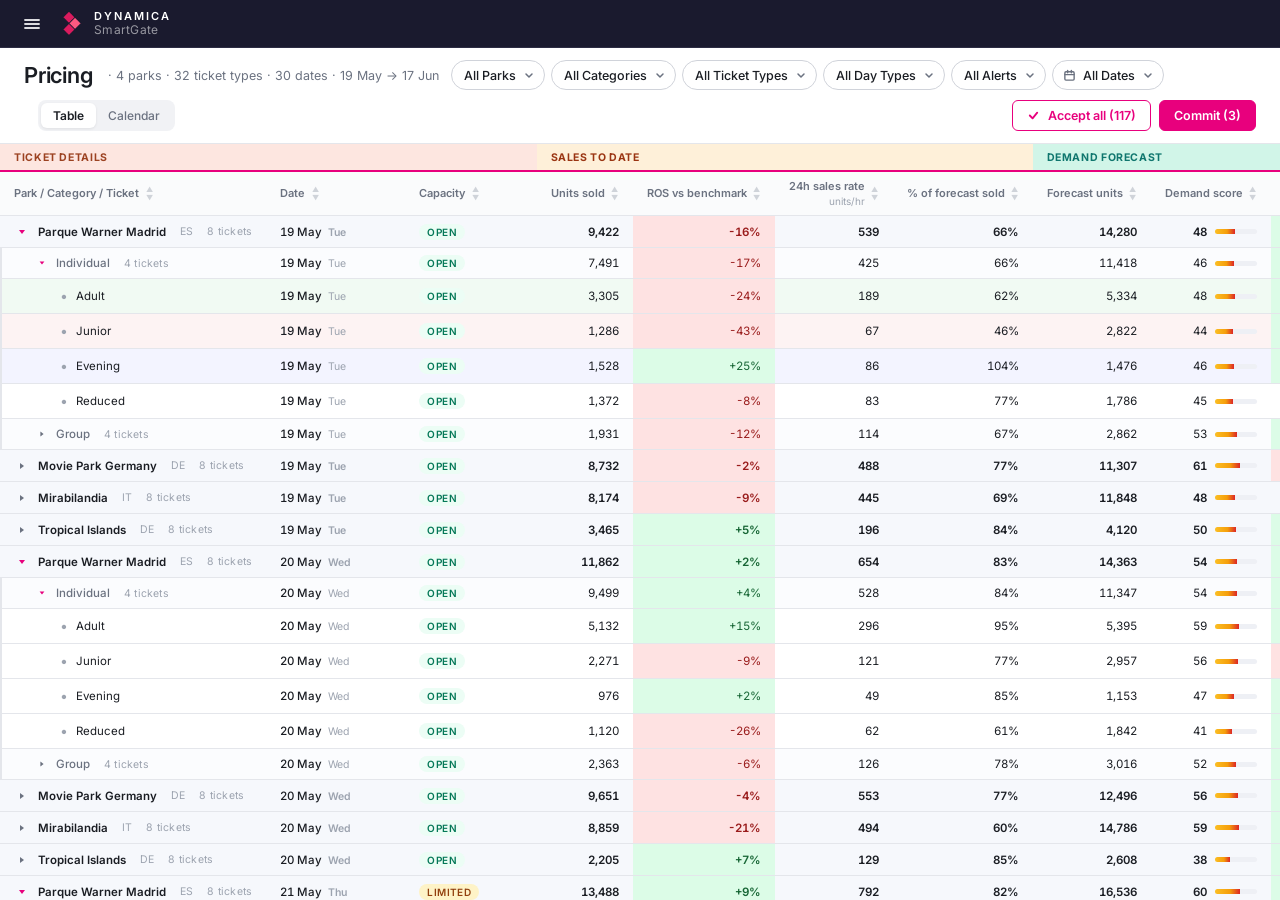
==== index.html @ e130b494 "Fix accordion indent — beat the generic td padding shorthand Earlier passes set .indent-1/2/3 { padd" ====
<!DOCTYPE html>
<html lang="en">
<head>
  <meta charset="UTF-8" />
  <meta name="viewport" content="width=device-width, initial-scale=1.0" />
  <title>Pricing — Dynamica SmartGate</title>
  <link rel="stylesheet" href="styles.css" />
  <style>
    /* SmartGate pricing — scoped to .srt */

    /* View visibility — beats display:flex on .cal-wrap so [hidden] actually hides it */
    [hidden] { display: none !important; }

    .pricing-page {
      flex: 1;
      display: flex;
      flex-direction: column;
      overflow: hidden;
      background: var(--body-bg);
    }
    .pricing-header-row {
      flex-shrink: 0;
      padding: 12px 24px;
      display: flex;
      align-items: center;
      gap: 12px;
      row-gap: 10px;
      flex-wrap: wrap;
      background: var(--surface);
      border-bottom: 1px solid var(--border);
    }
    .pricing-header-row .filter-group { flex: 1 1 auto; min-width: 0; }
    .pricing-heading {
      font-family: 'Inter', sans-serif;
      font-size: 22px;
      font-weight: 600;
      color: var(--text-primary);
      letter-spacing: -0.01em;
      margin: 0;
    }
    .pricing-sub {
      font-family: 'Inter', sans-serif;
      font-size: 12.5px;
      color: var(--text-secondary);
      margin-left: 4px;
    }
    .pricing-spacer { flex: 1; }

    /* Accept-all + Commit cluster */
    .commit-cluster { display: inline-flex; align-items: center; gap: 8px; }
    .accept-all-btn, .commit-btn {
      font-family: 'Inter', sans-serif;
      font-size: 12.5px;
      font-weight: 600;
      padding: 7px 14px;
      border-radius: var(--radius);
      cursor: pointer;
      display: inline-flex;
      align-items: center;
      gap: 8px;
      transition: background .12s, color .12s, border-color .12s, opacity .12s;
      white-space: nowrap;
    }
    .accept-all-btn {
      background: transparent;
      color: var(--accent);
      border: 1px solid var(--accent);
    }
    .accept-all-btn:hover { background: rgba(232,0,125,0.08); }
    .accept-all-btn:disabled {
      opacity: 0.45;
      cursor: default;
      background: transparent;
    }
    .commit-btn {
      background: var(--accent);
      color: #fff;
      border: 1px solid var(--accent);
    }
    .commit-btn:hover { background: var(--accent-dim); border-color: var(--accent-dim); }
    .commit-btn:disabled {
      opacity: 0.45;
      cursor: default;
      background: var(--accent);
      color: rgba(255,255,255,0.85);
    }
    .commit-btn.is-loading { pointer-events: none; }
    .commit-spinner {
      width: 12px;
      height: 12px;
      border: 2px solid rgba(255,255,255,0.4);
      border-top-color: #fff;
      border-radius: 50%;
      animation: cmtSpin .7s linear infinite;
      display: none;
    }
    .commit-btn.is-loading .commit-spinner { display: inline-block; }
    @keyframes cmtSpin { to { transform: rotate(360deg); } }

    /* ── Scroll container ── */
    .srt-wrap {
      flex: 1;
      overflow: auto;
      background: var(--surface);
    }

    table.srt {
      border-collapse: separate;
      border-spacing: 0;
      width: max-content;
      min-width: 100%;
      font-family: 'Inter', sans-serif;
      font-size: 11.5px;
      background: var(--surface);
    }
    table.srt th, table.srt td { box-sizing: border-box; }

    /* ── Group band header row ── */
    table.srt thead tr.bands th {
      position: sticky;
      top: 0;
      z-index: 12;
      height: 28px;
      padding: 0 14px;
      font-family: 'Inter', sans-serif;
      font-weight: 700;
      font-size: 10.5px;
      letter-spacing: 0.06em;
      text-transform: uppercase;
      text-align: left;
      white-space: nowrap;
      border-bottom: 2px solid var(--accent);
    }
    table.srt thead tr.bands th.band-product  { background: #fde6e0; color: #9c4221; }
    table.srt thead tr.bands th.band-sales    { background: #fef0d9; color: #9a3412; }
    table.srt thead tr.bands th.band-demand   { background: #d1f5e8; color: #0f766e; }
    table.srt thead tr.bands th.band-price    { background: #e0eaff; color: #1e3a8a; }

    /* ── Column label row ── */
    table.srt thead tr.cols th {
      position: sticky;
      top: 28px;
      z-index: 11;
      padding: 8px 14px;
      font-family: 'Inter', sans-serif;
      font-weight: 600;
      font-size: 11px;
      color: var(--text-secondary);
      background: #fafbfc;
      border-bottom: 1px solid var(--border);
      text-align: left;
      vertical-align: middle;
      white-space: nowrap;
    }
    table.srt thead tr.cols th.num { text-align: right; }
    table.srt thead tr.cols th .sub {
      display: block;
      font-weight: 400;
      color: var(--text-muted);
      font-size: 10px;
      margin-top: 2px;
      letter-spacing: 0;
      text-transform: none;
    }

    /* ── Body cells ── */
    table.srt tbody td {
      padding: 7px 14px;
      border-bottom: 1px solid var(--border);
      color: var(--text-primary);
      vertical-align: middle;
      white-space: nowrap;
      background: var(--surface);
    }
    table.srt tbody td.num {
      text-align: right;
      font-variant-numeric: tabular-nums;
    }
    table.srt tbody tr:hover td:not(.cell-pos):not(.cell-neg) { background: var(--row-hover); }

    /* Date column */
    table.srt tbody td.col-date {
      color: var(--text-secondary);
      font-variant-numeric: tabular-nums;
      width: 110px;
    }
    table.srt tbody td.col-date .date-num { color: var(--text-primary); font-weight: 500; }
    table.srt tbody td.col-date .date-dow { color: var(--text-muted); margin-left: 6px; font-size: 10.5px; }
    table.srt tbody td.col-date .holiday-tag { color: var(--accent); font-weight: 500; margin-left: 6px; font-size: 10.5px; }

    /* ── Per-level row backgrounds (Park / Category / Leaf) ──
       Use :not(.cell-pos):not(.cell-neg) so YoY tints still read through. */
    table.srt tbody tr.row-park    td:not(.cell-pos):not(.cell-neg) { background: #f6f8fc; }
    table.srt tbody tr.row-category td:not(.cell-pos):not(.cell-neg) { background: #fbfcfe; }
    table.srt tbody tr.row-leaf     td:not(.cell-pos):not(.cell-neg) { background: var(--surface); }

    table.srt tbody tr.row-park    { font-weight: 600; }
    table.srt tbody tr.row-park    td { border-bottom: 1px solid var(--border); }
    table.srt tbody tr.row-park:hover    td:not(.cell-pos):not(.cell-neg) { background: #eef2f8; }
    table.srt tbody tr.row-category:hover td:not(.cell-pos):not(.cell-neg) { background: #f3f5f9; }

    /* ── First-cell indentation per level ──
       Higher specificity than the generic `table.srt tbody td { padding: 7px 14px }`
       rule, so padding-left actually applies. Two earlier passes lost this
       silently because `.indent-1/2/3 { padding-left }` was outranked by the
       generic shorthand `padding`. */
    table.srt tbody tr.row-park     td.col-name { padding-left: 14px; }
    table.srt tbody tr.row-category td.col-name { padding-left: 36px; }
    table.srt tbody tr.row-leaf     td.col-name { padding-left: 60px; }

    /* Vertical guide-line on the left edge of nested rows (inset shadow
       composes with row background and survives table-cell rendering). */
    table.srt tbody tr.row-category td.col-name { box-shadow: inset 2px 0 0 var(--border); }
    table.srt tbody tr.row-leaf     td.col-name { box-shadow: inset 2px 0 0 var(--border); }

    /* hidden rows in collapsed accordion */
    table.srt tbody tr.is-hidden { display: none; }

    /* Accordion name cell — common */
    .accordion-name {
      display: inline-flex;
      align-items: center;
      gap: 8px;
      cursor: pointer;
      user-select: none;
    }
    .accordion-chev {
      display: inline-flex;
      align-items: center;
      justify-content: center;
      width: 16px;
      height: 16px;
      border-radius: 4px;
      color: var(--text-secondary);
      transition: transform .15s ease, background .12s, color .12s;
    }
    /* Smaller chevron for level 2 (Category) */
    .accordion-name.lvl-2 .accordion-chev { width: 12px; height: 12px; }
    .accordion-name.lvl-2 .accordion-chev svg { width: 8px; height: 8px; }
    .accordion-name:hover .accordion-chev { background: rgba(232,0,125,0.08); color: var(--accent); }
    .accordion-name.expanded .accordion-chev { transform: rotate(90deg); color: var(--accent); }

    /* Leaf bullet — Unicode • in muted colour before the ticket name */
    .leaf-bullet {
      display: inline-block;
      color: var(--text-muted);
      margin-right: 8px;
      font-size: 14px;
      line-height: 1;
      vertical-align: middle;
      transform: translateY(-1px);
    }

    /* Per-level name styling */
    .lvl-park-name   { font-weight: 600; color: var(--text-primary); }
    .lvl-cat-name    { font-weight: 500; color: var(--text-secondary); }
    .lvl-ticket-name { font-weight: 400; color: var(--text-primary); }

    .park-country {
      font-weight: 400;
      font-size: 10.5px;
      color: var(--text-muted);
      margin-left: 6px;
      letter-spacing: 0.02em;
    }
    .row-meta {
      color: var(--text-muted);
      font-weight: 400;
      font-size: 10.5px;
      margin-left: 6px;
      letter-spacing: 0.02em;
    }

    /* Capacity-mode chip */
    .cap-chip {
      display: inline-block;
      font-family: 'Inter', sans-serif;
      font-size: 10px;
      font-weight: 600;
      letter-spacing: 0.04em;
      text-transform: uppercase;
      padding: 2px 8px;
      border-radius: 999px;
      vertical-align: middle;
    }
    .cap-chip.cap-open    { background: #ecfdf5; color: #047857; }
    .cap-chip.cap-limited { background: #fef3c7; color: #92400e; }
    .cap-chip.cap-risk    { background: #fee2e2; color: #991b1b; }

    /* ── Tint cells (ROS, YoY, Rec. price) ── */
    table.srt tbody td.cell-pos { background: #dcfce7; color: #166534; }
    table.srt tbody td.cell-neg { background: #fee2e2; color: #991b1b; }
    table.srt tbody tr:hover td.cell-pos { background-color: #c9f0d4; }
    table.srt tbody tr:hover td.cell-neg { background-color: #fbcfcf; }

    /* Weather cell */
    .weather-cell {
      display: inline-flex;
      align-items: center;
      gap: 6px;
      font-variant-numeric: tabular-nums;
    }
    .weather-icon { font-size: 14px; }

    /* Demand score */
    .demand-cell {
      display: inline-flex;
      align-items: center;
      gap: 8px;
      justify-content: flex-end;
    }
    .demand-bar {
      width: 42px;
      height: 5px;
      border-radius: 999px;
      background: #eef0f5;
      overflow: hidden;
    }
    .demand-bar-fill {
      display: block;
      height: 100%;
      background: linear-gradient(90deg, #fbbf24 0%, #f59e0b 60%, #dc2626 100%);
    }

    /* ── Rec. price editing ── */
    table.srt tbody td.rec-cell {
      position: relative;
      cursor: text;
    }
    table.srt tbody td.rec-cell:hover {
      outline: 1px dashed var(--accent);
      outline-offset: -2px;
    }
    .rec-edit-icon {
      position: absolute;
      left: 6px;
      top: 50%;
      transform: translateY(-50%);
      color: var(--accent);
      pointer-events: none;
      display: none;
    }
    table.srt tbody td.rec-cell:hover .rec-edit-icon { display: block; }
    table.srt tbody td.rec-cell.editing {
      outline: 1.5px solid var(--accent);
      outline-offset: -1px;
      padding: 0;
    }
    input.rec-input {
      width: 100%;
      height: 26px;
      box-sizing: border-box;
      border: none;
      padding: 0 10px;
      font-family: 'Inter', sans-serif;
      font-size: 11.5px;
      font-weight: 500;
      font-variant-numeric: tabular-nums;
      text-align: right;
      background: var(--surface);
      outline: none;
      color: var(--text-primary);
    }

    /* ── Action cell + buttons ── */
    table.srt tbody td.action-cell {
      padding: 4px 12px;
      position: relative;
      vertical-align: middle;
      white-space: nowrap;
      border-left: 1px solid var(--border);
    }
    .action-cell-inner {
      display: flex;
      align-items: center;
      gap: 6px;
    }
    .action-corner {
      position: absolute;
      top: 4px;
      right: 4px;
      width: 7px;
      height: 7px;
      border-radius: 50%;
      box-shadow: 0 0 0 1.5px var(--surface);
      display: none;
      pointer-events: none;
    }
    .action-cell.state-accepted   .action-corner { display: block; background: #16a34a; }
    .action-cell.state-rejected   .action-corner { display: block; background: #dc2626; }
    .action-cell.state-overridden .action-corner { display: block; background: #6366f1; }

    .action-btn {
      width: 26px;
      height: 26px;
      display: inline-flex;
      align-items: center;
      justify-content: center;
      border-radius: 50%;
      border: 1.5px solid;
      background: var(--surface);
      cursor: pointer;
      padding: 0;
      transition: background .12s, border-color .12s, color .12s, opacity .12s;
      flex-shrink: 0;
    }
    .action-btn svg { display: block; }
    .act-accept { color: #16a34a; border-color: #bbf7d0; }
    .act-accept:hover { background: #dcfce7; border-color: #16a34a; }
    .act-accept.solid { background: #16a34a; color: #fff; border-color: #16a34a; }
    .act-reject { color: #dc2626; border-color: #fecaca; }
    .act-reject:hover { background: #fee2e2; border-color: #dc2626; }
    .act-reject.solid { background: #dc2626; color: #fff; border-color: #dc2626; }
    .action-btn.dim { opacity: 0.42; }

    .act-notes {
      width: 24px;
      height: 24px;
      display: inline-flex;
      align-items: center;
      justify-content: center;
      border: none;
      background: transparent;
      border-radius: 50%;
      cursor: pointer;
      color: var(--text-muted);
      margin-left: 2px;
      position: relative;
      flex-shrink: 0;
      padding: 0;
      transition: color .12s, background .12s;
    }
    .act-notes:hover { color: var(--accent); background: rgba(232,0,125,0.08); }
    .act-notes svg { display: block; }
    .act-notes .note-dot {
      position: absolute;
      top: 1px;
      right: 1px;
      width: 6px;
      height: 6px;
      border-radius: 50%;
      background: var(--accent);
      display: none;
    }
    .act-notes.has-note .note-dot { display: block; }
    .act-notes.has-note { color: var(--accent); }

    .action-badge {
      display: inline-block;
      font-family: 'Inter', sans-serif;
      font-size: 9.5px;
      font-weight: 700;
      letter-spacing: 0.05em;
      text-transform: uppercase;
      padding: 2px 7px;
      border-radius: 999px;
      margin-right: 6px;
      vertical-align: middle;
      flex-shrink: 0;
    }
    .action-badge.b-accepted   { background: #dcfce7; color: #166534; }
    .action-badge.b-rejected   { background: #fee2e2; color: #991b1b; }
    .action-badge.b-overridden { background: #e0e7ff; color: #3730a3; }
    .action-badge.b-expired    { background: #f1f5f9; color: #475569; }

    .pending-chip {
      display: inline-block;
      font-size: 9.5px;
      font-weight: 700;
      letter-spacing: 0.05em;
      text-transform: uppercase;
      padding: 2px 7px;
      border-radius: 999px;
      background: #f1f5f9;
      color: #475569;
    }

    /* Row state tints — only on neutral cells */
    table.srt tbody tr.row-accepted   td:not(.cell-pos):not(.cell-neg) { background: #f1faf3; }
    table.srt tbody tr.row-rejected   td:not(.cell-pos):not(.cell-neg) { background: #fdf3f3; }
    table.srt tbody tr.row-overridden td:not(.cell-pos):not(.cell-neg) { background: #f3f4ff; }
    table.srt tbody tr.row-accepted:hover   td:not(.cell-pos):not(.cell-neg) { background-color: #e7f4ec; }
    table.srt tbody tr.row-rejected:hover   td:not(.cell-pos):not(.cell-neg) { background-color: #f7e6e6; }
    table.srt tbody tr.row-overridden:hover td:not(.cell-pos):not(.cell-neg) { background-color: #e8eafc; }

    /* placeholder count on parent/category rows */
    .row-action-meta {
      color: var(--text-muted);
      font-size: 10.5px;
      font-style: italic;
    }

    /* ── Notes modal ── */
    .note-backdrop {
      position: fixed;
      inset: 0;
      background: rgba(26,26,46,0.55);
      z-index: 1200;
      display: none;
      align-items: center;
      justify-content: center;
      padding: 24px;
    }
    .note-backdrop.is-open { display: flex; }
    .note-modal {
      background: var(--surface);
      border-radius: var(--radius-lg);
      box-shadow: var(--shadow-lg);
      width: 520px;
      max-width: calc(100vw - 48px);
      font-family: 'Inter', sans-serif;
      display: flex;
      flex-direction: column;
    }
    .note-modal-header {
      padding: 18px 22px 14px;
      border-bottom: 1px solid var(--border);
      display: flex;
      align-items: center;
      gap: 10px;
    }
    .note-modal-title { font-size: 15px; font-weight: 600; color: var(--text-primary); }
    .note-modal-sub { font-size: 12px; color: var(--text-secondary); }
    .note-modal-close {
      margin-left: auto;
      width: 28px;
      height: 28px;
      background: transparent;
      border: none;
      color: var(--text-secondary);
      cursor: pointer;
      border-radius: 6px;
      display: inline-flex;
      align-items: center;
      justify-content: center;
    }
    .note-modal-close:hover { background: #f3f4f8; color: var(--text-primary); }
    .note-modal-body { padding: 18px 22px 22px; display: flex; flex-direction: column; gap: 14px; }
    .note-textarea {
      width: 100%;
      min-height: 110px;
      box-sizing: border-box;
      padding: 10px 12px;
      border: 1px solid var(--border-mid);
      border-radius: var(--radius);
      font-family: 'Inter', sans-serif;
      font-size: 13px;
      color: var(--text-primary);
      resize: vertical;
      outline: none;
    }
    .note-textarea:focus { border-color: var(--accent); }
    .note-row {
      display: flex;
      align-items: center;
      gap: 10px;
    }
    .note-row label { font-size: 12px; color: var(--text-secondary); }
    .note-date {
      padding: 7px 10px;
      border: 1px solid var(--border-mid);
      border-radius: var(--radius);
      font-family: 'Inter', sans-serif;
      font-size: 12.5px;
      color: var(--text-primary);
      outline: none;
    }
    .note-date:focus { border-color: var(--accent); }
    .note-hint { font-size: 11.5px; color: var(--text-muted); margin-left: auto; }

    /* ── View toggle (Table / Calendar) ── */
    .view-toggle {
      display: inline-flex;
      align-items: center;
      gap: 0;
      margin-left: 14px;
      background: #f1f2f5;
      border-radius: 8px;
      padding: 3px;
    }
    .view-toggle-btn {
      font-family: 'Inter', sans-serif;
      font-size: 12px;
      font-weight: 500;
      padding: 5px 12px;
      border: none;
      background: transparent;
      color: var(--text-secondary);
      cursor: pointer;
      border-radius: 6px;
      transition: background .12s, color .12s, box-shadow .12s;
    }
    .view-toggle-btn:hover { color: var(--text-primary); }
    .view-toggle-btn.is-active {
      background: var(--surface);
      color: var(--text-primary);
      box-shadow: var(--shadow-sm);
      font-weight: 600;
    }

    /* ── Filter pills ── */
    .filter-group {
      display: flex;
      align-items: center;
      gap: 6px;
      flex-wrap: wrap;
      min-width: 0;
    }
    .filter-pill {
      font-family: 'Inter', sans-serif;
      font-size: 12.5px;
      font-weight: 500;
      color: var(--text-primary);
      background: var(--surface);
      border: 1px solid var(--border-mid);
      border-radius: 20px;
      padding: 5px 28px 5px 12px;
      height: 30px;
      max-width: 240px;
      appearance: none;
      -webkit-appearance: none;
      cursor: pointer;
      background-image: url("data:image/svg+xml;utf8,<svg xmlns='http://www.w3.org/2000/svg' width='10' height='10' viewBox='0 0 10 10'><path d='M2 4l3 3 3-3' stroke='%236b7280' stroke-width='1.5' fill='none' stroke-linecap='round' stroke-linejoin='round'/></svg>");
      background-repeat: no-repeat;
      background-position: right 10px center;
      transition: border-color .15s, color .15s, background-image .15s;
      text-overflow: ellipsis;
      white-space: nowrap;
      overflow: hidden;
    }
    .filter-pill:hover { border-color: var(--accent); }
    .filter-pill:focus { outline: 1.5px solid var(--accent); outline-offset: -1px; }
    .filter-pill.active {
      border-color: var(--accent);
      color: var(--accent);
      background-image: url("data:image/svg+xml;utf8,<svg xmlns='http://www.w3.org/2000/svg' width='10' height='10' viewBox='0 0 10 10'><path d='M2 4l3 3 3-3' stroke='%23e8007d' stroke-width='1.5' fill='none' stroke-linecap='round' stroke-linejoin='round'/></svg>");
    }

    .filter-clear {
      font-family: 'Inter', sans-serif;
      font-size: 11.5px;
      font-weight: 500;
      color: var(--accent);
      background: none;
      border: none;
      padding: 4px 10px;
      cursor: pointer;
      border-radius: 4px;
      transition: background .12s;
    }
    .filter-clear:hover { background: rgba(232,0,125,0.08); }

    .filter-pill.ms-pill {
      display: inline-flex;
      align-items: center;
      gap: 6px;
      padding: 0 28px 0 12px;
    }
    .filter-pill.ms-pill .ms-trigger-text {
      overflow: hidden;
      text-overflow: ellipsis;
      white-space: nowrap;
      min-width: 0;
    }
    .filter-pill.ms-pill .ms-trigger-count {
      flex-shrink: 0;
      font-weight: 600;
      color: var(--text-muted);
    }
    .filter-pill.ms-pill.active .ms-trigger-count { color: var(--accent); }

    /* ── Multi-select popover ── */
    .ms-popover {
      position: fixed;
      z-index: 200;
      background: var(--surface);
      border: 1px solid var(--border);
      border-radius: var(--radius-lg);
      box-shadow: var(--shadow-lg);
      font-family: 'Inter', sans-serif;
      user-select: none;
      display: flex;
      flex-direction: column;
      min-width: 280px;
      max-width: 360px;
      max-height: 380px;
      overflow: hidden;
    }
    .ms-search-wrap {
      position: relative;
      padding: 10px 10px 6px;
      flex-shrink: 0;
    }
    .ms-search {
      width: 100%;
      font-family: 'Inter', sans-serif;
      font-size: 12.5px;
      font-weight: 500;
      color: var(--text-primary);
      background: var(--surface);
      border: 1px solid var(--border-mid);
      border-radius: var(--radius);
      padding: 0 10px 0 30px;
      height: 30px;
      box-sizing: border-box;
    }
    .ms-search::placeholder { color: var(--text-muted); font-weight: 400; }
    .ms-search:focus {
      outline: 1.5px solid var(--accent);
      outline-offset: -1px;
      border-color: var(--accent);
    }
    .ms-search-icon {
      position: absolute;
      left: 20px;
      top: 50%;
      transform: translateY(calc(-50% + 2px));
      color: var(--text-muted);
      pointer-events: none;
    }
    .ms-quick-actions {
      display: flex;
      align-items: center;
      justify-content: space-between;
      padding: 4px 14px 8px;
      flex-shrink: 0;
      border-bottom: 1px solid var(--border);
    }
    .ms-link {
      font-family: 'Inter', sans-serif;
      font-size: 11.5px;
      font-weight: 500;
      color: var(--accent);
      background: transparent;
      border: none;
      padding: 2px 0;
      cursor: pointer;
      border-radius: 4px;
    }
    .ms-link:hover { color: var(--accent-dim); text-decoration: underline; }
    .ms-options {
      flex: 1;
      overflow-y: auto;
      padding: 4px 0;
      min-height: 60px;
    }
    .ms-option {
      display: flex;
      align-items: center;
      gap: 10px;
      width: 100%;
      padding: 7px 14px;
      background: transparent;
      border: none;
      cursor: pointer;
      font-family: 'Inter', sans-serif;
      font-size: 12.5px;
      font-weight: 500;
      color: var(--text-primary);
      text-align: left;
    }
    .ms-option:hover,
    .ms-option:focus { background: var(--row-hover); outline: none; }
    .ms-option .ms-label {
      flex: 1;
      overflow: hidden;
      text-overflow: ellipsis;
      white-space: nowrap;
      min-width: 0;
    }
    .ms-check {
      width: 16px; height: 16px;
      border: 1.5px solid var(--border-mid);
      border-radius: 4px;
      flex-shrink: 0;
      position: relative;
      transition: background .12s, border-color .12s;
      background: var(--surface);
    }
    .ms-option[aria-checked="true"] .ms-check {
      background: var(--accent);
      border-color: var(--accent);
    }
    .ms-option[aria-checked="true"] .ms-check::after {
      content: '';
      position: absolute;
      left: 4px; top: 1px;
      width: 4px; height: 8px;
      border: solid #fff;
      border-width: 0 1.5px 1.5px 0;
      transform: rotate(45deg);
    }
    .ms-divider {
      height: 1px;
      background: var(--border);
      margin: 4px 0;
    }
    .ms-empty {
      padding: 24px 14px;
      text-align: center;
      font-family: 'Inter', sans-serif;
      font-size: 12px;
      color: var(--text-muted);
      font-style: italic;
    }

    /* Date-range trigger pill */
    .filter-pill.date-pill {
      display: inline-flex;
      align-items: center;
      gap: 7px;
      padding: 0 28px 0 10px;
    }
    .filter-pill.date-pill .cal-icon { color: var(--text-secondary); flex-shrink: 0; }
    .filter-pill.date-pill.active .cal-icon { color: var(--accent); }
    .filter-pill.date-pill > span {
      overflow: hidden;
      text-overflow: ellipsis;
      white-space: nowrap;
    }

    /* ── Date-range popover ── */
    .dp-popover {
      position: fixed;
      z-index: 200;
      background: var(--nav-bg);
      color: rgba(255,255,255,0.85);
      border: 1px solid var(--nav-border);
      border-radius: 12px;
      box-shadow: var(--shadow-lg);
      padding: 16px;
      font-family: 'Inter', sans-serif;
      user-select: none;
    }
    .dp-months { display: flex; gap: 24px; }
    .dp-month { width: 252px; }
    .dp-month-header {
      display: grid;
      grid-template-columns: 24px 1fr 24px;
      align-items: center;
      margin-bottom: 6px;
      height: 28px;
    }
    .dp-month-label {
      text-align: center;
      font-size: 13px;
      font-weight: 600;
      color: #fff;
      letter-spacing: 0.01em;
    }
    .dp-nav-btn {
      width: 24px; height: 24px;
      display: flex;
      align-items: center;
      justify-content: center;
      border: none;
      background: transparent;
      color: rgba(255,255,255,0.55);
      cursor: pointer;
      border-radius: 4px;
      padding: 0;
      transition: background .12s, color .12s;
    }
    .dp-nav-btn:hover { color: #fff; background: rgba(255,255,255,0.08); }
    .dp-grid { display: grid; grid-template-columns: repeat(7, 36px); }
    .dp-dow {
      text-align: center;
      font-size: 10px;
      font-weight: 600;
      color: rgba(255,255,255,0.4);
      padding: 6px 0 4px;
      text-transform: uppercase;
      letter-spacing: 0.04em;
    }
    .dp-day {
      width: 36px; height: 36px;
      position: relative;
      border: none;
      background: transparent;
      cursor: pointer;
      display: flex;
      align-items: center;
      justify-content: center;
      font-family: 'Inter', sans-serif;
      font-size: 12px;
      font-weight: 500;
      color: rgba(255,255,255,0.85);
      font-variant-numeric: tabular-nums;
      padding: 0;
    }
    .dp-day-num {
      position: relative;
      z-index: 2;
      width: 30px; height: 30px;
      display: flex;
      align-items: center;
      justify-content: center;
      border-radius: 50%;
      transition: outline-color .1s, background-color .1s, color .1s;
    }
    .dp-day:hover .dp-day-num {
      outline: 1.5px solid var(--accent);
      outline-offset: -1.5px;
    }
    .dp-day.in-range { background: rgba(232,0,125,0.18); }
    .dp-day.is-start { background: linear-gradient(to right, transparent 50%, rgba(232,0,125,0.18) 50%); }
    .dp-day.is-end   { background: linear-gradient(to right, rgba(232,0,125,0.18) 50%, transparent 50%); }
    .dp-day.is-start.is-end { background: transparent; }
    .dp-day.is-start .dp-day-num,
    .dp-day.is-end   .dp-day-num {
      background: var(--accent);
      color: #fff;
    }
    .dp-day.is-start:hover .dp-day-num,
    .dp-day.is-end:hover .dp-day-num {
      background: var(--accent-dim);
      outline: none;
    }
    .dp-day.out-of-month { color: rgba(255,255,255,0.25); }
    .dp-day.out-of-month:hover .dp-day-num { outline-color: rgba(232,0,125,0.45); }

    .dp-footer {
      display: flex;
      align-items: center;
      justify-content: space-between;
      margin-top: 12px;
      padding-top: 12px;
      border-top: 1px solid var(--nav-border);
      gap: 12px;
    }
    .dp-status { font-size: 11.5px; color: rgba(255,255,255,0.65); font-weight: 500; }
    .dp-actions { display: flex; gap: 8px; }
    .dp-btn {
      font-family: 'Inter', sans-serif;
      font-size: 11.5px;
      font-weight: 500;
      padding: 6px 14px;
      border-radius: 999px;
      cursor: pointer;
      border: 1px solid transparent;
      transition: background .12s, color .12s, border-color .12s;
    }
    .dp-btn-ghost {
      background: transparent;
      border-color: rgba(255,255,255,0.2);
      color: rgba(255,255,255,0.85);
    }
    .dp-btn-ghost:hover {
      background: rgba(255,255,255,0.08);
      border-color: rgba(255,255,255,0.4);
    }
    .dp-btn-primary {
      background: var(--accent);
      color: #fff;
      border-color: var(--accent);
    }
    .dp-btn-primary:hover:not(:disabled) {
      background: var(--accent-dim);
      border-color: var(--accent-dim);
    }
    .dp-btn-primary:disabled {
      background: rgba(232,0,125,0.4);
      border-color: rgba(232,0,125,0.4);
      cursor: not-allowed;
    }

    /* Empty-state row in the Table */
    table.srt tbody tr.srt-empty td {
      text-align: center;
      font-style: italic;
      color: var(--text-muted);
      padding: 32px 16px;
      background: var(--surface);
    }

    /* ── Calendar view ── */
    /* Granularity segmented toggle */
    .seg-toggle {
      display: inline-flex;
      background: #ececf2;
      border-radius: 999px;
      padding: 3px;
      flex-shrink: 0;
    }
    .seg-toggle button {
      font-family: 'Inter', sans-serif;
      font-size: 12px;
      font-weight: 500;
      color: var(--text-secondary);
      border: none;
      background: transparent;
      padding: 6px 16px;
      border-radius: 999px;
      cursor: pointer;
      transition: background .15s, color .15s, box-shadow .15s;
      letter-spacing: 0.01em;
    }
    .seg-toggle button:hover:not(.active) { color: var(--text-primary); }
    .seg-toggle button.active {
      background: var(--accent);
      color: #fff;
      box-shadow: 0 1px 2px rgba(232,0,125,0.25);
    }
    .seg-toggle.secondary { background: #f1f3f8; padding: 2px; }
    .seg-toggle.secondary button { padding: 4px 12px; font-size: 11.5px; }

    .cal-wrap {
      flex: 1;
      overflow: hidden;
      background: var(--surface);
      display: flex;
      flex-direction: column;
    }
    .cal-toolbar {
      display: flex;
      align-items: center;
      gap: 14px;
      padding: 10px 24px;
      border-bottom: 1px solid var(--border);
      flex-shrink: 0;
      background: var(--surface);
    }
    .cal-toolbar-label {
      font-family: 'Inter', sans-serif;
      font-size: 11px;
      font-weight: 600;
      color: var(--text-secondary);
      text-transform: uppercase;
      letter-spacing: 0.06em;
    }
    .cal-scroll {
      flex: 1;
      overflow: auto;
      background: var(--surface);
    }

    table.cal-table {
      border-collapse: separate;
      border-spacing: 0;
      width: max-content;
      min-width: 100%;
      font-family: 'Inter', sans-serif;
      font-size: 11.5px;
      background: var(--surface);
    }
    table.cal-table th, table.cal-table td {
      box-sizing: border-box;
      vertical-align: middle;
      white-space: nowrap;
    }
    /* Column header row */
    table.cal-table thead th {
      position: sticky;
      top: 0;
      z-index: 2;
      height: 40px;
      padding: 0 10px;
      background: #fafbfc;
      border-bottom: 1px solid var(--border);
      font-family: 'Inter', sans-serif;
      font-size: 11px;
      font-weight: 600;
      color: var(--text-secondary);
      text-align: center;
      letter-spacing: 0.02em;
    }
    table.cal-table thead th .col-dow {
      display: block;
      font-size: 9.5px;
      font-weight: 500;
      color: var(--text-muted);
      letter-spacing: 0.06em;
      text-transform: uppercase;
      margin-bottom: 2px;
    }
    table.cal-table thead th.is-weekend .col-dow { color: var(--accent); }
    table.cal-table thead th.is-holiday::after {
      content: '';
      display: inline-block;
      width: 5px;
      height: 5px;
      border-radius: 50%;
      background: var(--accent);
      margin-left: 4px;
      vertical-align: middle;
      transform: translateY(-5px);
    }
    /* Top-left corner (sticky in both axes) */
    table.cal-table thead th.cal-corner {
      left: 0;
      z-index: 4;
      text-align: left;
      padding: 0 14px;
      border-right: 1px solid var(--border);
      background: #fafbfc;
      min-width: 270px;
      width: 270px;
    }
    table.cal-table thead th.cal-corner.sortable {
      cursor: pointer;
      user-select: none;
      transition: background .12s, color .12s;
    }
    table.cal-table thead th.cal-corner.sortable:hover {
      background: #eef0f5;
      color: var(--text-primary);
    }
    table.cal-table thead th.cal-corner.sort-asc,
    table.cal-table thead th.cal-corner.sort-desc {
      background: #e8eaf1;
      color: var(--text-primary);
    }
    /* List-view (main Pricing table) sortable headers */
    table.srt thead tr.cols th.sortable {
      cursor: pointer;
      user-select: none;
      transition: background .12s, color .12s;
    }
    table.srt thead tr.cols th.sortable:hover {
      background: #eef0f5;
      color: var(--text-primary);
    }
    table.srt thead tr.cols th.sort-asc,
    table.srt thead tr.cols th.sort-desc {
      background: #e8eaf1;
      color: var(--text-primary);
    }
    .th-inner {
      display: inline-flex;
      align-items: center;
      gap: 6px;
      vertical-align: middle;
    }
    .th-text {
      display: inline-flex;
      flex-direction: column;
      line-height: 1.2;
    }
    .sort-ind {
      display: inline-flex;
      flex-direction: column;
      align-items: center;
      justify-content: center;
      font-size: 7px;
      line-height: 1;
      color: var(--text-muted);
      opacity: 0.45;
      flex-shrink: 0;
      width: 8px;
    }
    .sort-ind .sa-up,
    .sort-ind .sa-down { display: block; }
    .sort-ind .sa-down { margin-top: 1px; }
    th.sort-asc .sort-ind,
    th.sort-desc .sort-ind {
      opacity: 1;
      color: var(--accent);
      font-size: 10px;
    }
    th.sort-asc .sort-ind .sa-down,
    th.sort-desc .sort-ind .sa-up { display: none; }

    /* Body row label (sticky left) */
    table.cal-table tbody th.cal-route {
      position: sticky;
      left: 0;
      z-index: 1;
      background: var(--surface);
      border-right: 1px solid var(--border);
      border-bottom: 1px solid var(--border);
      padding: 10px 14px;
      font-family: 'Inter', sans-serif;
      font-size: 12px;
      font-weight: 500;
      color: var(--text-primary);
      text-align: left;
      min-width: 270px;
      width: 270px;
      white-space: normal;
      line-height: 1.35;
    }
    table.cal-table tbody th.cal-route .cal-park-name { font-weight: 600; }
    table.cal-table tbody th.cal-route .cal-park-country {
      display: inline-block;
      font-size: 10px;
      font-weight: 600;
      color: var(--text-secondary);
      background: #eef0f5;
      padding: 1px 6px;
      border-radius: 999px;
      letter-spacing: 0.04em;
      margin-left: 8px;
      vertical-align: middle;
    }
    table.cal-table tbody th.cal-route .cal-park-meta {
      display: block;
      font-size: 10.5px;
      color: var(--text-muted);
      margin-top: 3px;
      font-weight: 400;
    }
    /* Data cells */
    table.cal-table tbody td {
      padding: 7px 10px;
      border-right: 1px solid var(--border);
      border-bottom: 1px solid var(--border);
      text-align: left;
      font-variant-numeric: tabular-nums;
      min-width: 120px;
      background: var(--surface);
    }
    table.cal-table tbody td .cell-rev {
      font-size: 12.5px;
      font-weight: 600;
      color: var(--text-primary);
      letter-spacing: -0.005em;
      line-height: 1.15;
    }
    table.cal-table tbody td .cell-meta {
      font-size: 10px;
      color: var(--text-muted);
      margin-top: 3px;
      font-weight: 500;
      line-height: 1.2;
      display: flex;
      align-items: center;
      gap: 8px;
    }
    table.cal-table tbody td .cell-meta .pipe {
      color: var(--text-muted);
      opacity: 0.5;
      font-weight: 400;
    }
    /* Heatmap tiers — ROS vs benchmark % */
    table.cal-table tbody td.tier-pos2 { background: #bbf7d0; }
    table.cal-table tbody td.tier-pos2 .cell-rev  { color: #14532d; }
    table.cal-table tbody td.tier-pos2 .cell-meta { color: #166534; }
    table.cal-table tbody td.tier-pos1 { background: #dcfce7; }
    table.cal-table tbody td.tier-pos1 .cell-rev  { color: #166534; }
    table.cal-table tbody td.tier-pos1 .cell-meta { color: #15803d; }
    table.cal-table tbody td.tier-zero { background: var(--surface); }
    table.cal-table tbody td.tier-neg1 { background: #fee2e2; }
    table.cal-table tbody td.tier-neg1 .cell-rev  { color: #991b1b; }
    table.cal-table tbody td.tier-neg1 .cell-meta { color: #b91c1c; }
    table.cal-table tbody td.tier-neg2 { background: #fecaca; }
    table.cal-table tbody td.tier-neg2 .cell-rev  { color: #7f1d1d; }
    table.cal-table tbody td.tier-neg2 .cell-meta { color: #991b1b; }
    /* Cell hover */
    table.cal-table tbody td:hover {
      outline: 2px solid var(--accent);
      outline-offset: -2px;
      position: relative;
      z-index: 3;
    }
    /* Click affordance + decision markers */
    table.cal-table tbody td[data-row] { cursor: pointer; }
    table.cal-table tbody td.decided-accept,
    table.cal-table tbody td.decided-reject { position: relative; }
    table.cal-table tbody td.decided-accept::after,
    table.cal-table tbody td.decided-reject::after {
      content: '';
      position: absolute;
      top: 4px;
      right: 4px;
      width: 8px;
      height: 8px;
      border-radius: 50%;
      z-index: 1;
      box-shadow: 0 0 0 1.5px var(--surface);
    }
    table.cal-table tbody td.decided-accept::after { background: #16a34a; }
    table.cal-table tbody td.decided-reject::after { background: #dc2626; }

    /* Empty-state row */
    .cal-empty-th {
      position: sticky;
      left: 0;
      background: var(--surface);
      border-right: 1px solid var(--border);
      padding: 18px 14px;
      font-family: 'Inter', sans-serif;
      font-size: 12px;
      font-weight: 500;
      color: var(--text-muted);
      text-align: left;
      min-width: 270px;
      width: 270px;
      font-style: italic;
    }

    /* ── Detail modal (calendar cell click) ── */
    .dm-backdrop {
      position: fixed;
      inset: 0;
      background: rgba(26,26,46,0.55);
      z-index: 1300;
      display: none;
      align-items: center;
      justify-content: center;
      padding: 24px;
    }
    .dm-backdrop.is-open { display: flex; }
    .dm-modal {
      background: var(--surface);
      border-radius: var(--radius-lg);
      box-shadow: var(--shadow-lg);
      width: 640px;
      max-width: calc(100vw - 48px);
      max-height: calc(100vh - 48px);
      display: flex;
      flex-direction: column;
      font-family: 'Inter', sans-serif;
    }
    .dm-header {
      padding: 18px 22px 14px;
      border-bottom: 1px solid var(--border);
      display: flex;
      align-items: flex-start;
      gap: 12px;
    }
    .dm-title {
      font-size: 15px;
      font-weight: 600;
      color: var(--text-primary);
      line-height: 1.3;
    }
    .dm-sub {
      font-size: 12px;
      color: var(--text-secondary);
      margin-top: 4px;
    }
    .dm-close {
      margin-left: auto;
      width: 28px;
      height: 28px;
      background: transparent;
      border: none;
      color: var(--text-secondary);
      cursor: pointer;
      border-radius: 6px;
      display: inline-flex;
      align-items: center;
      justify-content: center;
      flex-shrink: 0;
    }
    .dm-close:hover { background: #f3f4f8; color: var(--text-primary); }
    .dm-body {
      overflow-y: auto;
      padding: 4px 0 12px;
    }
    .dm-cat-head {
      padding: 14px 22px 6px;
      font-size: 10.5px;
      font-weight: 700;
      color: var(--text-muted);
      letter-spacing: 0.08em;
      text-transform: uppercase;
    }
    .dm-row {
      display: grid;
      grid-template-columns: 1fr auto auto;
      align-items: center;
      gap: 14px;
      padding: 10px 22px;
      border-bottom: 1px solid var(--border);
    }
    .dm-row:hover { background: var(--row-hover); }
    .dm-row.row-accepted   { background: #f1faf3; }
    .dm-row.row-rejected   { background: #fdf3f3; }
    .dm-row.row-overridden { background: #f3f4ff; }
    .dm-ticket {
      font-size: 13px;
      font-weight: 500;
      color: var(--text-primary);
    }
    .dm-prices {
      font-size: 12px;
      color: var(--text-secondary);
      font-variant-numeric: tabular-nums;
      margin-top: 4px;
      display: inline-flex;
      align-items: center;
      gap: 6px;
    }
    .dm-prices .current { color: var(--text-secondary); }
    .dm-prices .arrow   { color: var(--text-muted); }
    .dm-prices .rec     { color: var(--text-primary); font-weight: 600; }
    .dm-prices .pct     { margin-left: 4px; font-weight: 600; font-size: 11.5px; padding: 1px 6px; border-radius: 999px; }
    .dm-prices .pct.cell-pos { background: #dcfce7; color: #166534; }
    .dm-prices .pct.cell-neg { background: #fee2e2; color: #991b1b; }
    .dm-prices .pct.cell-neutral { background: #f1f5f9; color: #475569; }
    .dm-status {
      font-size: 9.5px;
      font-weight: 700;
      letter-spacing: 0.05em;
      text-transform: uppercase;
      padding: 2px 7px;
      border-radius: 999px;
    }
    .dm-status.b-accepted   { background: #dcfce7; color: #166534; }
    .dm-status.b-rejected   { background: #fee2e2; color: #991b1b; }
    .dm-status.b-overridden { background: #e0e7ff; color: #3730a3; }
    .dm-actions { display: inline-flex; gap: 6px; align-items: center; }
    .dm-month-totals {
      padding: 12px 22px 4px;
      display: grid;
      grid-template-columns: repeat(3, 1fr);
      gap: 18px;
      font-size: 11.5px;
      color: var(--text-secondary);
    }
    .dm-month-totals .label { color: var(--text-muted); text-transform: uppercase; letter-spacing: 0.06em; font-size: 10px; }
    .dm-month-totals .value { color: var(--text-primary); font-weight: 600; font-size: 14px; font-variant-numeric: tabular-nums; margin-top: 2px; }
  </style>
</head>
<body>
<div class="app">

  <!-- ── Top Nav ── -->
  <nav class="topnav">
    <button class="burger-btn" type="button" aria-label="Open menu" aria-expanded="false" aria-controls="appDrawer">
      <svg width="20" height="20" viewBox="0 0 20 20" fill="none" stroke="currentColor" stroke-width="1.8" stroke-linecap="round" aria-hidden="true">
        <line x1="3" y1="6"  x2="17" y2="6"/>
        <line x1="3" y1="10" x2="17" y2="10"/>
        <line x1="3" y1="14" x2="17" y2="14"/>
      </svg>
    </button>
    <a href="index.html" style="display:flex;align-items:center;gap:8px;margin-right:32px;text-decoration:none;flex-shrink:0;">
      <img src="engine_logo (2).png" style="height:28px;width:auto;display:block;" alt="Dynamica SmartGate">
      <div style="display:flex;flex-direction:column;line-height:1;gap:2px;">
        <span style="font-family:'Inter',sans-serif;font-size:11px;font-weight:600;letter-spacing:0.18em;color:#ffffff;text-transform:uppercase;">DYNAMICA</span>
        <span style="font-family:'Inter',sans-serif;font-size:12px;font-weight:400;letter-spacing:0.02em;color:rgba(255,255,255,0.55);">SmartGate</span>
      </div>
    </a>
  </nav>

  <main class="pricing-page">

    <div class="pricing-header-row">
      <h1 class="pricing-heading">Pricing</h1>
      <span class="pricing-sub" id="pricingSub"></span>

      <div class="filter-group" id="filterGroup">
        <button class="filter-pill ms-pill" data-filter="park" type="button" aria-haspopup="listbox" aria-expanded="false">
          <span class="ms-trigger-text">All Parks</span>
          <span class="ms-trigger-count" hidden></span>
        </button>
        <button class="filter-pill ms-pill" data-filter="category" type="button" aria-haspopup="listbox" aria-expanded="false">
          <span class="ms-trigger-text">All Categories</span>
          <span class="ms-trigger-count" hidden></span>
        </button>
        <button class="filter-pill ms-pill" data-filter="ticket" type="button" aria-haspopup="listbox" aria-expanded="false">
          <span class="ms-trigger-text">All Ticket Types</span>
          <span class="ms-trigger-count" hidden></span>
        </button>
        <button class="filter-pill ms-pill" data-filter="daytype" type="button" aria-haspopup="listbox" aria-expanded="false">
          <span class="ms-trigger-text">All Day Types</span>
          <span class="ms-trigger-count" hidden></span>
        </button>
        <button class="filter-pill ms-pill" data-filter="alert" type="button" aria-haspopup="listbox" aria-expanded="false">
          <span class="ms-trigger-text">All Alerts</span>
          <span class="ms-trigger-count" hidden></span>
        </button>
        <button class="filter-pill date-pill" id="dateRangeTrigger" type="button" aria-haspopup="dialog" aria-expanded="false">
          <svg class="cal-icon" width="13" height="13" viewBox="0 0 14 14" fill="none" stroke="currentColor" stroke-width="1.5" stroke-linecap="round" stroke-linejoin="round" aria-hidden="true">
            <rect x="2" y="3" width="10" height="9" rx="1.2"/>
            <line x1="2" y1="6" x2="12" y2="6"/>
            <line x1="5" y1="1.5" x2="5" y2="4"/>
            <line x1="9" y1="1.5" x2="9" y2="4"/>
          </svg>
          <span id="dateRangeLabel">All Dates</span>
        </button>
        <button class="filter-clear" id="filterClear" type="button" hidden>Clear filters</button>
      </div>

      <div class="view-toggle" role="tablist" aria-label="View">
        <button class="view-toggle-btn is-active" type="button" data-view="table" role="tab" aria-selected="true">Table</button>
        <button class="view-toggle-btn" type="button" data-view="calendar" role="tab" aria-selected="false">Calendar</button>
      </div>
      <div class="pricing-spacer"></div>
      <div class="commit-cluster">
        <button class="accept-all-btn" id="acceptAllBtn" type="button" disabled>
          <svg width="13" height="13" viewBox="0 0 14 14" fill="none" stroke="currentColor" stroke-width="2" stroke-linecap="round" stroke-linejoin="round" aria-hidden="true">
            <polyline points="3,7 6,10 11,4"/>
          </svg>
          <span class="accept-all-label">Accept all (0)</span>
        </button>
        <button class="commit-btn" id="commitBtn" type="button" disabled>
          <span class="commit-spinner"></span>
          <span class="commit-label">Commit (0)</span>
        </button>
      </div>
    </div>

    <div class="srt-wrap">
      <table class="srt">
        <thead>
          <tr class="bands">
            <th class="band-product" colspan="3">Ticket details</th>
            <th class="band-sales"   colspan="4">Sales to date</th>
            <th class="band-demand"  colspan="4">Demand forecast</th>
            <th class="band-price"   colspan="4">Price recommendation</th>
          </tr>
          <tr class="cols">
            <th class="sortable" data-sort-key="name" data-sort-type="text"><span class="th-inner"><span class="th-text">Park / Category / Ticket</span><span class="sort-ind" aria-hidden="true"><span class="sa-up">▲</span><span class="sa-down">▼</span></span></span></th>
            <th class="sortable" data-sort-key="date" data-sort-type="text"><span class="th-inner"><span class="th-text">Date</span><span class="sort-ind" aria-hidden="true"><span class="sa-up">▲</span><span class="sa-down">▼</span></span></span></th>
            <th class="sortable" data-sort-key="cap" data-sort-type="text"><span class="th-inner"><span class="th-text">Capacity</span><span class="sort-ind" aria-hidden="true"><span class="sa-up">▲</span><span class="sa-down">▼</span></span></span></th>

            <th class="num sortable" data-sort-key="sold" data-sort-type="num"><span class="th-inner"><span class="th-text">Units sold</span><span class="sort-ind" aria-hidden="true"><span class="sa-up">▲</span><span class="sa-down">▼</span></span></span></th>
            <th class="num sortable" data-sort-key="ros" data-sort-type="num"><span class="th-inner"><span class="th-text">ROS vs benchmark</span><span class="sort-ind" aria-hidden="true"><span class="sa-up">▲</span><span class="sa-down">▼</span></span></span></th>
            <th class="num sortable" data-sort-key="salesRate" data-sort-type="num"><span class="th-inner"><span class="th-text">24h sales rate<span class="sub">units/hr</span></span><span class="sort-ind" aria-hidden="true"><span class="sa-up">▲</span><span class="sa-down">▼</span></span></span></th>
            <th class="num sortable" data-sort-key="pctOfFcst" data-sort-type="num"><span class="th-inner"><span class="th-text">% of forecast sold</span><span class="sort-ind" aria-hidden="true"><span class="sa-up">▲</span><span class="sa-down">▼</span></span></span></th>

            <th class="num sortable" data-sort-key="fcst" data-sort-type="num"><span class="th-inner"><span class="th-text">Forecast units</span><span class="sort-ind" aria-hidden="true"><span class="sa-up">▲</span><span class="sa-down">▼</span></span></span></th>
            <th class="num sortable" data-sort-key="demand" data-sort-type="num"><span class="th-inner"><span class="th-text">Demand score</span><span class="sort-ind" aria-hidden="true"><span class="sa-up">▲</span><span class="sa-down">▼</span></span></span></th>
            <th class="num sortable" data-sort-key="yoy" data-sort-type="num"><span class="th-inner"><span class="th-text">YoY revenue</span><span class="sort-ind" aria-hidden="true"><span class="sa-up">▲</span><span class="sa-down">▼</span></span></span></th>
            <th>Weather</th>

            <th class="num sortable" data-sort-key="current" data-sort-type="num"><span class="th-inner"><span class="th-text">Current price</span><span class="sort-ind" aria-hidden="true"><span class="sa-up">▲</span><span class="sa-down">▼</span></span></span></th>
            <th class="num sortable" data-sort-key="rec" data-sort-type="num"><span class="th-inner"><span class="th-text">Rec. price</span><span class="sort-ind" aria-hidden="true"><span class="sa-up">▲</span><span class="sa-down">▼</span></span></span></th>
            <th class="num sortable" data-sort-key="pctChange" data-sort-type="num"><span class="th-inner"><span class="th-text">% change</span><span class="sort-ind" aria-hidden="true"><span class="sa-up">▲</span><span class="sa-down">▼</span></span></span></th>
            <th>Action</th>
          </tr>
        </thead>
        <tbody id="srtBody"><!-- rendered by JS --></tbody>
      </table>
    </div>

    <!-- ── Calendar view (hidden by default) ── -->
    <div class="cal-wrap" id="calWrap" hidden>
      <div class="cal-toolbar">
        <span class="cal-toolbar-label">Granularity</span>
        <div class="seg-toggle secondary" id="modeToggle" role="tablist" aria-label="Granularity">
          <button type="button" class="active" data-mode="monthly" role="tab" aria-selected="true">Monthly</button>
          <button type="button" data-mode="daily" role="tab" aria-selected="false">Daily</button>
        </div>
      </div>
      <div class="cal-scroll">
        <table class="cal-table" id="calTable">
          <thead><tr id="calHead"></tr></thead>
          <tbody id="calBody"></tbody>
        </table>
      </div>
    </div>

    <!-- ── Detail modal (calendar cell click) ── -->
    <div class="dm-backdrop" id="dmBackdrop" aria-hidden="true">
      <div class="dm-modal" role="dialog" aria-modal="true" aria-labelledby="dmTitle">
        <header class="dm-header">
          <div>
            <div class="dm-title" id="dmTitle">—</div>
            <div class="dm-sub"   id="dmSub"></div>
          </div>
          <button class="dm-close" type="button" id="dmClose" aria-label="Close">
            <svg width="16" height="16" viewBox="0 0 16 16" fill="none" stroke="currentColor" stroke-width="1.8" stroke-linecap="round" aria-hidden="true">
              <line x1="4"  y1="4"  x2="12" y2="12"/>
              <line x1="12" y1="4"  x2="4"  y2="12"/>
            </svg>
          </button>
        </header>
        <div class="dm-month-totals" id="dmTotals" hidden></div>
        <div class="dm-body" id="dmBody"></div>
      </div>
    </div>

  </main>
</div>

<!-- ── Slide-out drawer ── -->
<div class="drawer-backdrop"></div>
<aside class="drawer" id="appDrawer" aria-label="Main menu">
  <div class="drawer-header">
    <img src="engine_logo (2).png" alt="Dynamica">
    <div class="drawer-brand">
      <span class="wordmark">DYNAMICA</span>
      <span class="sub">SmartGate</span>
    </div>
    <button class="drawer-close" type="button" aria-label="Close menu">
      <svg width="18" height="18" viewBox="0 0 18 18" fill="none" stroke="currentColor" stroke-width="1.8" stroke-linecap="round" aria-hidden="true">
        <line x1="4"  y1="4"  x2="14" y2="14"/>
        <line x1="14" y1="4"  x2="4"  y2="14"/>
      </svg>
    </button>
  </div>
  <nav>
    <ul class="drawer-menu">
      <li>
        <a href="index.html" class="drawer-item active">
          <span class="drawer-icon">
            <svg width="18" height="18" viewBox="0 0 18 18" fill="none" stroke="currentColor" stroke-width="1.6" stroke-linecap="round" stroke-linejoin="round" aria-hidden="true">
              <rect x="2.5"  y="9"  width="3" height="6"  rx="0.8"/>
              <rect x="7.5"  y="5"  width="3" height="10" rx="0.8"/>
              <rect x="12.5" y="2"  width="3" height="13" rx="0.8"/>
            </svg>
          </span>
          Pricing
        </a>
      </li>
      <li>
        <a href="settings.html" class="drawer-item">
          <span class="drawer-icon">
            <svg width="18" height="18" viewBox="0 0 18 18" fill="none" stroke="currentColor" stroke-width="1.5" stroke-linecap="round" stroke-linejoin="round" aria-hidden="true">
              <circle cx="9" cy="9" r="2.2"/>
              <path d="M9 1.6v1.7M9 14.7v1.7M16.4 9h-1.7M3.3 9H1.6M14.2 3.8l-1.2 1.2M5 13l-1.2 1.2M14.2 14.2L13 13M5 5L3.8 3.8"/>
            </svg>
          </span>
          Settings
        </a>
      </li>
      <li>
        <button class="drawer-item drawer-logout" type="button">
          <span class="drawer-icon">
            <svg width="18" height="18" viewBox="0 0 18 18" fill="none" stroke="currentColor" stroke-width="1.6" stroke-linecap="round" stroke-linejoin="round" aria-hidden="true">
              <path d="M11 13v1.2A1.3 1.3 0 0 1 9.7 15.5h-5.2A1.3 1.3 0 0 1 3.2 14.2V3.8A1.3 1.3 0 0 1 4.5 2.5h5.2A1.3 1.3 0 0 1 11 3.8V5"/>
              <path d="M7.5 9h8.4"/>
              <path d="M13.4 6.5L15.9 9 13.4 11.5"/>
            </svg>
          </span>
          Log out
        </button>
      </li>
    </ul>
  </nav>
</aside>
<div class="logout-overlay" aria-hidden="true">
  <div class="logout-spinner"></div>
</div>

<!-- ── Notes modal ── -->
<div class="note-backdrop" id="noteBackdrop" aria-hidden="true">
  <div class="note-modal" role="dialog" aria-modal="true" aria-labelledby="noteTitle">
    <div class="note-modal-header">
      <div>
        <div class="note-modal-title" id="noteTitle">Note</div>
        <div class="note-modal-sub" id="noteSub"></div>
      </div>
      <button class="note-modal-close" type="button" id="noteCloseBtn" aria-label="Close">
        <svg width="14" height="14" viewBox="0 0 14 14" fill="none" stroke="currentColor" stroke-width="1.8" stroke-linecap="round" aria-hidden="true">
          <line x1="3" y1="3" x2="11" y2="11"/>
          <line x1="11" y1="3" x2="3" y2="11"/>
        </svg>
      </button>
    </div>
    <div class="note-modal-body">
      <textarea class="note-textarea" id="noteTextarea" placeholder="Add a note for this row…"></textarea>
      <div class="note-row">
        <label for="noteExpiry">Expires</label>
        <input type="date" class="note-date" id="noteExpiry">
        <span class="note-hint">Auto-saves on blur</span>
      </div>
    </div>
  </div>
</div>

<div class="app-toast" id="appToast" role="status" aria-live="polite"></div>

<script src="app.js"></script>
<script>
(function () {

  // ── Seeded RNG ──
  function hashStr(s) {
    let h = 2166136261 >>> 0;
    for (let i = 0; i < s.length; i++) {
      h ^= s.charCodeAt(i);
      h = Math.imul(h, 16777619) >>> 0;
    }
    return h >>> 0;
  }
  function mulberry32(seed) {
    let a = seed >>> 0;
    return function () {
      a = (a + 0x6D2B79F5) >>> 0;
      let t = a;
      t = Math.imul(t ^ (t >>> 15), t | 1);
      t ^= t + Math.imul(t ^ (t >>> 7), t | 61);
      return ((t ^ (t >>> 14)) >>> 0) / 4294967296;
    };
  }
  function rngFor(key) { return mulberry32(hashStr(key)); }
  function pick(rng, lo, hi) { return lo + rng() * (hi - lo); }
  function pickInt(rng, lo, hi) { return Math.round(pick(rng, lo, hi)); }

  // ── Domain model ──
  const PARKS = [
    {
      id: 'warner',
      name: 'Parque Warner Madrid',
      country: 'ES',
      capacity: 22000,
      categories: [
        {
          id: 'individual', label: 'Individual',
          tickets: [
            { id: 'adult',   label: 'Adult',   basePrice: 34 },
            { id: 'junior',  label: 'Junior',  basePrice: 27 },
            { id: 'evening', label: 'Evening', basePrice: 22 },
            { id: 'reduced', label: 'Reduced', basePrice: 30 },
          ]
        },
        {
          id: 'group', label: 'Group',
          tickets: [
            { id: 'school',    label: 'School groups',    basePrice: 24 },
            { id: 'adultgrp',  label: 'Adult groups 20+', basePrice: 31 },
            { id: 'family',    label: 'Family pack',      basePrice: 28 },
            { id: 'corporate', label: 'Corporate',        basePrice: 36 },
          ]
        }
      ]
    },
    {
      id: 'moviepark',
      name: 'Movie Park Germany',
      country: 'DE',
      capacity: 18000,
      categories: [
        {
          id: 'individual', label: 'Individual',
          tickets: [
            { id: 'adult',   label: 'Adult',   basePrice: 33 },
            { id: 'junior',  label: 'Junior',  basePrice: 28 },
            { id: 'evening', label: 'Evening', basePrice: 22 },
            { id: 'senior',  label: 'Senior',  basePrice: 28 },
          ]
        },
        {
          id: 'group', label: 'Group',
          tickets: [
            { id: 'school',    label: 'School groups',    basePrice: 23 },
            { id: 'adultgrp',  label: 'Adult groups 20+', basePrice: 30 },
            { id: 'family',    label: 'Family pack',      basePrice: 27 },
            { id: 'corporate', label: 'Corporate',        basePrice: 35 },
          ]
        }
      ]
    },
    {
      id: 'mirabilandia',
      name: 'Mirabilandia',
      country: 'IT',
      capacity: 20000,
      categories: [
        {
          id: 'individual', label: 'Individual',
          tickets: [
            { id: 'adult',   label: 'Adult',   basePrice: 33 },
            { id: 'junior',  label: 'Junior',  basePrice: 27 },
            { id: 'evening', label: 'Evening', basePrice: 22 },
            { id: 'reduced', label: 'Reduced', basePrice: 27 },
          ]
        },
        {
          id: 'group', label: 'Group',
          tickets: [
            { id: 'school',    label: 'School groups',    basePrice: 22 },
            { id: 'adultgrp',  label: 'Adult groups 20+', basePrice: 29 },
            { id: 'family',    label: 'Family pack',      basePrice: 26 },
            { id: 'corporate', label: 'Corporate',        basePrice: 34 },
          ]
        }
      ]
    },
    {
      id: 'tropical',
      name: 'Tropical Islands',
      country: 'DE',
      capacity: 6000,
      categories: [
        {
          id: 'individual', label: 'Individual',
          tickets: [
            { id: 'adult',   label: 'Adult',   basePrice: 45 },
            { id: 'junior',  label: 'Junior',  basePrice: 36 },
            { id: 'evening', label: 'Evening', basePrice: 30 },
            { id: 'senior',  label: 'Senior',  basePrice: 40 },
          ]
        },
        {
          id: 'group', label: 'Group',
          tickets: [
            { id: 'school',    label: 'School groups',    basePrice: 32 },
            { id: 'adultgrp',  label: 'Adult groups 20+', basePrice: 41 },
            { id: 'family',    label: 'Family pack',      basePrice: 38 },
            { id: 'corporate', label: 'Corporate',        basePrice: 46 },
          ]
        }
      ]
    },
  ];

  // ── 30-day horizon from tomorrow (today = 2026-05-18) ──
  function buildDates() {
    const out = [];
    const start = new Date(Date.UTC(2026, 4, 19));   // 2026-05-19
    for (let i = 0; i < 30; i++) {
      const d = new Date(start);
      d.setUTCDate(start.getUTCDate() + i);
      const y = d.getUTCFullYear();
      const m = String(d.getUTCMonth() + 1).padStart(2, '0');
      const dd = String(d.getUTCDate()).padStart(2, '0');
      const iso = y + '-' + m + '-' + dd;
      const dow = d.getUTCDay();              // 0..6 (Sun..Sat)
      const isWeekend = dow === 0 || dow === 6;
      // School-holiday week: Sat 2026-05-30 .. Fri 2026-06-05
      const isHoliday = iso >= '2026-05-30' && iso <= '2026-06-05';
      const label = String(d.getUTCDate()).padStart(2, '0') + ' ' +
                    ['Jan','Feb','Mar','Apr','May','Jun','Jul','Aug','Sep','Oct','Nov','Dec'][d.getUTCMonth()];
      const dowLabel = ['Sun','Mon','Tue','Wed','Thu','Fri','Sat'][dow];
      out.push({ iso, label, dow, dowLabel, isWeekend, isHoliday });
    }
    return out;
  }
  const DATES = buildDates();

  // Weather
  function weatherFor(parkId, iso) {
    const r = rngFor('wx|' + parkId + '|' + iso);
    const roll = r();
    let icon, kind, temp;
    if (roll < 0.55)      { icon = '☀'; kind = 'sun';   temp = pickInt(r, 22, 30); }
    else if (roll < 0.80) { icon = '⛅'; kind = 'mixed'; temp = pickInt(r, 19, 26); }
    else if (roll < 0.92) { icon = '☁'; kind = 'cloud'; temp = pickInt(r, 17, 22); }
    else                  { icon = '🌧'; kind = 'rain';  temp = pickInt(r, 14, 19); }
    return { icon, kind, temp };
  }

  function leafRowFor(park, category, ticket, date) {
    const key = park.id + '|' + category.id + '|' + ticket.id + '|' + date.iso;
    const r = rngFor(key);

    let dayMult = 1.0;
    if (date.isWeekend) dayMult *= 1.25;
    if (date.isHoliday) dayMult *= 1.40;

    const wx = weatherFor(park.id, date.iso);
    const inverted = park.id === 'tropical';
    let wxMult = 1.0;
    if (wx.kind === 'sun')   wxMult = inverted ? 0.78 : 1.18;
    if (wx.kind === 'mixed') wxMult = inverted ? 0.95 : 1.06;
    if (wx.kind === 'cloud') wxMult = inverted ? 1.10 : 0.94;
    if (wx.kind === 'rain')  wxMult = inverted ? 1.35 : 0.65;

    // Share of capacity per ticket type — totals ~0.61 across all 8 leaves
    const indivShare = { adult: 0.22, junior: 0.13, evening: 0.06, reduced: 0.07, senior: 0.07 }[ticket.id] || 0.08;
    const grpShare   = { school: 0.04, adultgrp: 0.03, family: 0.04, corporate: 0.02 }[ticket.id] || 0.03;
    const baseShare  = category.id === 'individual' ? indivShare : grpShare;

    const baseFcst = park.capacity * baseShare;
    const fcst = Math.max(20, Math.round(baseFcst * dayMult * wxMult * pick(r, 0.78, 1.15)));

    const sellThrough = pick(r, 0.45, 1.10);
    const sold = Math.round(fcst * sellThrough);

    // ROS vs benchmark
    const benchmarkSellThrough = 0.82 + (date.isWeekend ? 0.04 : 0) + (date.isHoliday ? 0.06 : 0);
    const ros = Math.round((sellThrough / benchmarkSellThrough - 1) * 100 + pick(r, -3, 3));

    const salesRate = Math.max(1, Math.round((sold / 18) * pick(r, 0.85, 1.15)));
    const pctOfFcst = Math.round((sold / Math.max(1, fcst)) * 100);

    const dsBase = 50
      + (date.isWeekend ? 12 : 0)
      + (date.isHoliday ? 18 : 0)
      + (wx.kind === 'sun' ? (inverted ? -10 : 8) : 0)
      + (wx.kind === 'rain' ? (inverted ? 15 : -10) : 0);
    const demand = Math.max(8, Math.min(99, Math.round(dsBase + pick(r, -10, 10))));

    const yoy = Math.round(pick(r, -12, 18));

    const current = Math.max(8,
      ticket.basePrice +
      (date.isWeekend ? Math.round(ticket.basePrice * 0.22) : 0) +
      (date.isHoliday ? Math.round(ticket.basePrice * 0.10) : 0) +
      pickInt(r, -2, 2)
    );

    const recLean = ((demand - 60) / 30) + (ros / 60) + pick(r, -0.25, 0.25);
    let rec = current + Math.round(recLean * 4);
    if (rec === current && r() > 0.4) rec = current + (r() > 0.5 ? 1 : -1);
    const pctChange = Math.round(((rec - current) / current) * 1000) / 10;

    // leaf-level cap is filled in by computeParkDayFill() below
    return {
      key,
      park, category, ticket, date,
      sold, fcst, ros, salesRate, pctOfFcst,
      demand, yoy, wx,
      current, rec, pctChange,
      cap: 'open',
      revenue: sold * current,
    };
  }

  // Park × Date capacity mode — applies to all rows (park / cat / leaf) in that group
  function capModeForParkDay(parkFcstSum, capacity) {
    const u = parkFcstSum / capacity;
    if (u > 0.90) return 'risk';
    if (u > 0.75) return 'limited';
    return 'open';
  }

  function aggregate(rows) {
    let sold = 0, fcst = 0, revenue = 0, salesRate = 0;
    let rosNum = 0, rosDen = 0;
    let demandNum = 0, demandDen = 0;
    let yoyNum = 0, yoyDen = 0;
    let recRev = 0;
    rows.forEach(row => {
      sold += row.sold;
      fcst += row.fcst;
      revenue += row.revenue;
      recRev += row.sold * row.rec;
      salesRate += row.salesRate;
      rosNum += row.ros * row.revenue;
      rosDen += row.revenue;
      demandNum += row.demand * row.fcst;
      demandDen += row.fcst;
      yoyNum += row.yoy * row.revenue;
      yoyDen += row.revenue;
    });
    return {
      sold, fcst, revenue, salesRate,
      ros: rosDen ? Math.round(rosNum / rosDen) : 0,
      demand: demandDen ? Math.round(demandNum / demandDen) : 0,
      yoy: yoyDen ? Math.round(yoyNum / yoyDen) : 0,
      pctOfFcst: fcst ? Math.round((sold / fcst) * 100) : 0,
      recRevenue: recRev,
    };
  }

  // ── State key (per brief) ──
  function stateKey(park, category, ticket, date) {
    return park.name + ' — ' + category.label + ' — ' + ticket.label + '|' + date.iso;
  }

  // ── State stores ──
  const rowStates = {};   // keyed by stateKey
  const expanded = {
    parks: new Set(),   // `${parkId}|${dateISO}`
    cats:  new Set(),   // `${parkId}|${categoryId}|${dateISO}`
  };
  // Default expansion: Warner Madrid → Individual, across all dates
  DATES.forEach(d => {
    expanded.parks.add('warner|' + d.iso);
    expanded.cats.add('warner|individual|' + d.iso);
  });

  // ── Compute all rows once, keyed for state lookups ──
  const ALL_LEAVES = {};   // stateKey → leaf
  PARKS.forEach(park => {
    park.categories.forEach(cat => {
      cat.tickets.forEach(t => {
        DATES.forEach(d => {
          const leaf = leafRowFor(park, cat, t, d);
          leaf.stateKey = stateKey(park, cat, t, d);
          ALL_LEAVES[leaf.stateKey] = leaf;
        });
      });
    });
  });

  // ── Pre-seed demo states for screenshot ──
  (function preseed() {
    const warner = PARKS[0];
    const indiv  = warner.categories[0];
    const d0     = DATES[0];
    const adultKey   = stateKey(warner, indiv, indiv.tickets[0], d0);
    const juniorKey  = stateKey(warner, indiv, indiv.tickets[1], d0);
    const eveningKey = stateKey(warner, indiv, indiv.tickets[2], d0);
    rowStates[adultKey]   = { state: 'accepted' };
    rowStates[juniorKey]  = { state: 'rejected' };
    const evLeaf = ALL_LEAVES[eveningKey];
    rowStates[eveningKey] = { state: 'overridden', overrideValue: evLeaf.current + 3 };
  })();

  // ── Formatting helpers ──
  function fmtInt(n) { return n.toLocaleString('en-GB'); }
  function fmtEur(n) { return '€' + Math.round(n).toLocaleString('en-GB'); }
  function fmtEurK(n) {
    if (n >= 1000000) return '€' + (n / 1000000).toFixed(1) + 'M';
    if (n >= 1000)    return '€' + Math.round(n / 1000) + 'k';
    return '€' + Math.round(n);
  }
  function signed(n, unit) {
    const s = n > 0 ? '+' + n : String(n);
    return unit ? (s + unit) : s;
  }
  function tintFor(value) {
    if (value > 1)  return 'cell-pos';
    if (value < -1) return 'cell-neg';
    return '';
  }
  function capChip(mode) {
    const label = mode === 'open' ? 'Open' : (mode === 'limited' ? 'Limited' : 'Sold-out risk');
    return '<span class="cap-chip cap-' + mode + '">' + label + '</span>';
  }
  function weatherCell(wx) {
    return '<span class="weather-cell"><span class="weather-icon">' + wx.icon + '</span><span>' + wx.temp + '°</span></span>';
  }
  function demandCell(score) {
    return (
      '<span class="demand-cell">' +
        '<span>' + score + '</span>' +
        '<span class="demand-bar"><span class="demand-bar-fill" style="width:' + Math.min(100, score) + '%"></span></span>' +
      '</span>'
    );
  }

  // ── SVG snippets ──
  const PENCIL_SVG = '<svg class="rec-edit-icon" width="11" height="11" viewBox="0 0 12 12" fill="none" stroke="currentColor" stroke-width="1.5" stroke-linecap="round" stroke-linejoin="round" aria-hidden="true"><path d="M8.3 1.7 L10.3 3.7 L4.3 9.7 L1.7 10.3 L2.3 7.7 z"/></svg>';
  const ACCEPT_SVG = '<svg width="13" height="13" viewBox="0 0 14 14" fill="none" stroke="currentColor" stroke-width="2" stroke-linecap="round" stroke-linejoin="round" aria-hidden="true"><polyline points="3,7 6,10 11,4"/></svg>';
  const REJECT_SVG = '<svg width="11" height="11" viewBox="0 0 14 14" fill="none" stroke="currentColor" stroke-width="2" stroke-linecap="round" aria-hidden="true"><line x1="4" y1="4" x2="10" y2="10"/><line x1="10" y1="4" x2="4" y2="10"/></svg>';
  const NOTE_SVG   = '<svg width="13" height="13" viewBox="0 0 14 14" fill="none" stroke="currentColor" stroke-width="1.5" stroke-linecap="round" stroke-linejoin="round" aria-hidden="true"><path d="M2.5 11.5 V3 a1 1 0 0 1 1-1 H10 l1.5 1.5 V11.5 a1 1 0 0 1 -1 1 H3.5 a1 1 0 0 1 -1 -1 z"/><path d="M5 5.5h4M5 7.5h4M5 9.5h3"/></svg>';

  // (capacity mode is computed at park × date level — see render())

  // ── Display value of Rec. price after override ──
  function recDisplayed(leaf) {
    const st = rowStates[leaf.stateKey] || {};
    if (typeof st.overrideValue === 'number') return st.overrideValue;
    return leaf.rec;
  }

  function recTintClass(leaf) {
    const shown = recDisplayed(leaf);
    if (shown > leaf.current) return 'cell-pos';
    if (shown < leaf.current) return 'cell-neg';
    return '';
  }

  function noteIsExpired(st) {
    if (!st || !st.noteExpiry) return false;
    const today = '2026-05-18';
    return st.noteExpiry < today;
  }

  // ── Column sort (Pricing table) ──
  const listSort = { key: null, dir: null };

  function parseSortNum(raw) {
    if (raw == null) return null;
    const s = String(raw).trim();
    if (s === '' || s === '—' || s === 'Closed') return null;
    const cleaned = s.replace(/[€$,%\s+]/g, '');
    const n = parseFloat(cleaned);
    return isNaN(n) ? null : n;
  }
  function cycleSort(state, key) {
    if (key !== undefined && state.key !== key) {
      state.key = key;
      state.dir = 'asc';
      return;
    }
    state.dir = state.dir === 'asc' ? 'desc' : (state.dir === 'desc' ? null : 'asc');
    if (key !== undefined && state.dir === null) state.key = null;
  }
  function getListSortType() {
    if (!listSort.key) return 'text';
    const th = document.querySelector('table.srt thead tr.cols th[data-sort-key="' + listSort.key + '"]');
    return th ? th.dataset.sortType : 'text';
  }
  function updateListSortIndicators() {
    document.querySelectorAll('table.srt thead tr.cols th[data-sort-key]').forEach(th => {
      th.classList.remove('sort-asc', 'sort-desc');
      if (th.dataset.sortKey === listSort.key && listSort.dir) {
        th.classList.add(listSort.dir === 'asc' ? 'sort-asc' : 'sort-desc');
      }
    });
  }

  // Sort-value for a leaf row, by sort key.
  function leafSortValueForKey(leaf, key) {
    if (key === 'name') return leaf.ticket.label.toLowerCase();
    if (key === 'date') return leaf.date.iso;
    if (key === 'cap')  return leaf.cap;
    const st  = rowStates[leaf.stateKey];
    const rec = st && typeof st.overrideValue === 'number' ? st.overrideValue : leaf.rec;
    switch (key) {
      case 'sold':      return leaf.sold;
      case 'ros':       return leaf.ros;
      case 'salesRate': return leaf.salesRate;
      case 'pctOfFcst': return leaf.pctOfFcst;
      case 'fcst':      return leaf.fcst;
      case 'demand':    return leaf.demand;
      case 'yoy':       return leaf.yoy;
      case 'current':   return leaf.current;
      case 'rec':       return rec;
      case 'pctChange': return (rec - leaf.current) / leaf.current * 100;
    }
    return null;
  }

  // Sort-value for a Park or Park×Category aggregate row.
  function aggSortValueForKey(park, cat /* optional */, date, key) {
    if (key === 'name') return (cat ? cat.label : park.name).toLowerCase();
    if (key === 'date') return date.iso;
    const leaves = [];
    if (cat) {
      cat.tickets.forEach(t => leaves.push(ALL_LEAVES[stateKey(park, cat, t, date)]));
    } else {
      park.categories.forEach(c =>
        c.tickets.forEach(t => leaves.push(ALL_LEAVES[stateKey(park, c, t, date)]))
      );
    }
    const agg = aggregate(leaves);
    if (key === 'cap') return capModeForParkDay(agg.fcst, park.capacity);
    switch (key) {
      case 'sold':      return agg.sold;
      case 'ros':       return agg.ros;
      case 'salesRate': return agg.salesRate;
      case 'pctOfFcst': return agg.pctOfFcst;
      case 'fcst':      return agg.fcst;
      case 'demand':    return agg.demand;
      case 'yoy':       return agg.yoy;
      case 'current':   return agg.revenue;  // parent rows show revenue in the current-price slot
      case 'rec':       return null;
      case 'pctChange': return null;
    }
    return null;
  }

  // Stable sort that pushes nulls/NaNs to the bottom regardless of direction.
  function sortByKey(arr, getValue, isText) {
    if (!listSort.key || !listSort.dir) return arr;
    const dir = listSort.dir === 'asc' ? 1 : -1;
    return arr
      .map((x, i) => ({ x, i, v: getValue(x) }))
      .sort((a, b) => {
        const av = a.v, bv = b.v;
        const aNull = av == null || (typeof av === 'number' && isNaN(av));
        const bNull = bv == null || (typeof bv === 'number' && isNaN(bv));
        if (aNull && bNull) return a.i - b.i;
        if (aNull) return 1;
        if (bNull) return -1;
        if (isText) {
          const cmp = String(av).localeCompare(String(bv));
          return cmp !== 0 ? cmp * dir : a.i - b.i;
        }
        if (av < bv) return -1 * dir;
        if (av > bv) return  1 * dir;
        return a.i - b.i;
      })
      .map(o => o.x);
  }

  // ── Render ──
  function render() {
    const body = document.getElementById('srtBody');
    const out  = [];

    const sortKey = listSort.key;
    const isText  = getListSortType() === 'text';
    const useAggSort = sortKey && sortKey !== 'date' && listSort.dir;

    let visibleDates = DATES.filter(dateInDateRange);
    if (sortKey === 'date' && listSort.dir) {
      visibleDates = sortByKey(visibleDates, d => d.iso, true);
    }

    visibleDates.forEach(date => {
      let parksToIter = PARKS.filter(parkMatchesFilter).filter(park => anyLeafPassesIn(park, date));
      if (useAggSort) {
        parksToIter = sortByKey(parksToIter, p => aggSortValueForKey(p, null, date, sortKey), isText);
      }

      parksToIter.forEach(park => {
        const parkExpanded = expanded.parks.has(park.id + '|' + date.iso);

        // Compute category aggregates + leaf rows
        const catAggs = park.categories.map(cat => {
          const leafRows = cat.tickets.map(t => ALL_LEAVES[stateKey(park, cat, t, date)]);
          const agg = aggregate(leafRows);
          return { cat, leafRows, agg };
        });
        const allLeafRows = [].concat(...catAggs.map(c => c.leafRows));
        const parkAgg  = aggregate(allLeafRows);
        const parkCap  = capModeForParkDay(parkAgg.fcst, park.capacity);
        // Propagate park-day capacity mode to every leaf for consistent chip display
        allLeafRows.forEach(l => { l.cap = parkCap; });
        catAggs.forEach(c => { c.capMode = parkCap; });
        const parkWx   = weatherFor(park.id, date.iso);

        // ── Park row ──
        out.push(parkRowHtml(park, date, parkAgg, parkCap, parkWx, parkExpanded));

        if (!parkExpanded) return;

        // ── Category rows (sorted within park) ──
        let catsToIter = catAggs.filter(({ cat }) => anyLeafPassesIn(park, date, cat));
        if (useAggSort) {
          catsToIter = sortByKey(catsToIter, ca => aggSortValueForKey(park, ca.cat, date, sortKey), isText);
        }

        catsToIter.forEach(({ cat, leafRows, agg, capMode }) => {
          const catExpanded = expanded.cats.has(park.id + '|' + cat.id + '|' + date.iso);
          out.push(categoryRowHtml(park, cat, date, agg, capMode, catExpanded));

          if (!catExpanded) return;

          // ── Leaf rows (sorted within category) ──
          let leavesToIter = leafRows.filter(leafPasses);
          if (useAggSort) {
            leavesToIter = sortByKey(leavesToIter, leaf => leafSortValueForKey(leaf, sortKey), isText);
          }
          leavesToIter.forEach(leaf => out.push(leafRowHtml(leaf)));
        });
      });
    });

    if (!out.length) {
      out.push('<tr class="srt-empty"><td colspan="15">No matching rows for the current filters.</td></tr>');
    }

    body.innerHTML = out.join('');

    // Sub-text under heading
    const leafCount = PARKS.reduce((s, p) => s + p.categories.reduce((s2, c) => s2 + c.tickets.length, 0), 0);
    document.getElementById('pricingSub').textContent =
      '· ' + PARKS.length + ' parks · ' + leafCount + ' ticket types · 30 dates · ' +
      DATES[0].label + ' → ' + DATES[DATES.length - 1].label;

    refreshHeaderCounts();
  }

  function parkRowHtml(park, date, agg, capMode, wx, isExpanded) {
    const totalLeaves = park.categories.reduce((s, c) => s + c.tickets.length, 0);
    return (
      '<tr class="row-park" data-park="' + park.id + '" data-date="' + date.iso + '">' +
        '<td class="col-name">' +
          '<span class="accordion-name ' + (isExpanded ? 'expanded' : '') + '" role="button" tabindex="0" data-toggle="park" aria-expanded="' + isExpanded + '">' +
            '<span class="accordion-chev">' +
              '<svg width="10" height="10" viewBox="0 0 10 10" fill="currentColor" aria-hidden="true"><polygon points="3,2 7,5 3,8"/></svg>' +
            '</span>' +
            '<span class="lvl-park-name">' + park.name + '</span>' +
            '<span class="park-country">' + park.country + '</span>' +
            '<span class="row-meta">' + totalLeaves + ' tickets</span>' +
          '</span>' +
        '</td>' +
        '<td class="col-date">' +
          '<span class="date-num">' + date.label + '</span>' +
          '<span class="date-dow">' + date.dowLabel + '</span>' +
          (date.isHoliday ? '<span class="holiday-tag">Holiday</span>' : '') +
        '</td>' +
        '<td>' + capChip(capMode) + '</td>' +

        '<td class="num">' + fmtInt(agg.sold) + '</td>' +
        '<td class="num ' + tintFor(agg.ros) + '">' + signed(agg.ros, '%') + '</td>' +
        '<td class="num">' + fmtInt(agg.salesRate) + '</td>' +
        '<td class="num">' + agg.pctOfFcst + '%</td>' +

        '<td class="num">' + fmtInt(agg.fcst) + '</td>' +
        '<td class="num">' + demandCell(agg.demand) + '</td>' +
        '<td class="num ' + tintFor(agg.yoy) + '">' + signed(agg.yoy, '%') + '</td>' +
        '<td>' + weatherCell(wx) + '</td>' +

        // Price band on parent: show revenue total in current-price slot, dashes elsewhere
        '<td class="num" style="color:var(--text-secondary);">' + fmtEurK(agg.revenue) + '</td>' +
        '<td class="num" style="color:var(--text-muted);">—</td>' +
        '<td class="num" style="color:var(--text-muted);">—</td>' +
        '<td class="action-cell"><span class="row-action-meta">' + totalLeaves + ' rows</span></td>' +
      '</tr>'
    );
  }

  function categoryRowHtml(park, cat, date, agg, capMode, isExpanded) {
    return (
      '<tr class="row-category" data-park="' + park.id + '" data-cat="' + cat.id + '" data-date="' + date.iso + '">' +
        '<td class="col-name">' +
          '<span class="accordion-name lvl-2 ' + (isExpanded ? 'expanded' : '') + '" role="button" tabindex="0" data-toggle="cat" aria-expanded="' + isExpanded + '">' +
            '<span class="accordion-chev">' +
              '<svg width="10" height="10" viewBox="0 0 10 10" fill="currentColor" aria-hidden="true"><polygon points="3,2 7,5 3,8"/></svg>' +
            '</span>' +
            '<span class="lvl-cat-name">' + cat.label + '</span>' +
            '<span class="row-meta">' + cat.tickets.length + ' tickets</span>' +
          '</span>' +
        '</td>' +
        '<td class="col-date">' +
          '<span class="date-num">' + date.label + '</span>' +
          '<span class="date-dow">' + date.dowLabel + '</span>' +
        '</td>' +
        '<td>' + capChip(capMode) + '</td>' +

        '<td class="num">' + fmtInt(agg.sold) + '</td>' +
        '<td class="num ' + tintFor(agg.ros) + '">' + signed(agg.ros, '%') + '</td>' +
        '<td class="num">' + fmtInt(agg.salesRate) + '</td>' +
        '<td class="num">' + agg.pctOfFcst + '%</td>' +

        '<td class="num">' + fmtInt(agg.fcst) + '</td>' +
        '<td class="num">' + demandCell(agg.demand) + '</td>' +
        '<td class="num ' + tintFor(agg.yoy) + '">' + signed(agg.yoy, '%') + '</td>' +
        '<td></td>' +

        '<td class="num" style="color:var(--text-secondary);">' + fmtEurK(agg.revenue) + '</td>' +
        '<td class="num" style="color:var(--text-muted);">—</td>' +
        '<td class="num" style="color:var(--text-muted);">—</td>' +
        '<td class="action-cell"><span class="row-action-meta">' + cat.tickets.length + ' rows</span></td>' +
      '</tr>'
    );
  }

  function leafRowHtml(leaf) {
    const st = rowStates[leaf.stateKey] || {};
    const stateCls =
      st.state === 'accepted'   ? ' row-accepted' :
      st.state === 'rejected'   ? ' row-rejected' :
      st.state === 'overridden' ? ' row-overridden' : '';
    const recTint = recTintClass(leaf);
    const rosTint = tintFor(leaf.ros);
    const yoyTint = tintFor(leaf.yoy);
    const recShown = recDisplayed(leaf);
    const recChangePct = Math.round(((recShown - leaf.current) / leaf.current) * 1000) / 10;
    const actionCorner =
      st.state === 'accepted'   ? ' state-accepted' :
      st.state === 'rejected'   ? ' state-rejected' :
      st.state === 'overridden' ? ' state-overridden' : '';
    const acceptClass = (st.state === 'accepted')   ? 'solid' : (st.state ? 'dim' : '');
    const rejectClass = (st.state === 'rejected')   ? 'solid' : (st.state ? 'dim' : '');
    const hasNote = !!(st.note && String(st.note).trim());
    const expired = noteIsExpired(st);

    let actionInner;
    if (st.state === 'accepted') {
      actionInner = '<span class="action-badge b-accepted">Accepted</span>' + actionButtons(acceptClass, rejectClass, hasNote);
    } else if (st.state === 'rejected') {
      actionInner = '<span class="action-badge b-rejected">Rejected</span>' + actionButtons(acceptClass, rejectClass, hasNote);
    } else if (st.state === 'overridden') {
      actionInner = '<span class="action-badge b-overridden">Overridden</span>' + actionButtons(acceptClass, rejectClass, hasNote);
    } else if (expired) {
      actionInner = '<span class="action-badge b-expired">Expired note</span>' + actionButtons('', '', hasNote);
    } else {
      actionInner = '<span class="pending-chip">Pending</span>' + actionButtons('', '', hasNote);
    }

    return (
      '<tr class="row-leaf' + stateCls + '" data-key="' + leaf.stateKey + '" data-park="' + leaf.park.id + '" data-cat="' + leaf.category.id + '" data-date="' + leaf.date.iso + '">' +
        '<td class="col-name">' +
          '<span class="leaf-bullet" aria-hidden="true">•</span>' +
          '<span class="lvl-ticket-name">' + leaf.ticket.label + '</span>' +
        '</td>' +
        '<td class="col-date">' +
          '<span class="date-num">' + leaf.date.label + '</span>' +
          '<span class="date-dow">' + leaf.date.dowLabel + '</span>' +
        '</td>' +
        '<td>' + capChip(leaf.cap) + '</td>' +

        '<td class="num">' + fmtInt(leaf.sold) + '</td>' +
        '<td class="num ' + rosTint + '">' + signed(leaf.ros, '%') + '</td>' +
        '<td class="num">' + fmtInt(leaf.salesRate) + '</td>' +
        '<td class="num">' + leaf.pctOfFcst + '%</td>' +

        '<td class="num">' + fmtInt(leaf.fcst) + '</td>' +
        '<td class="num">' + demandCell(leaf.demand) + '</td>' +
        '<td class="num ' + yoyTint + '">' + signed(leaf.yoy, '%') + '</td>' +
        '<td>' + weatherCell(leaf.wx) + '</td>' +

        '<td class="num">' + fmtEur(leaf.current) + '</td>' +
        '<td class="num rec-cell ' + recTint + '" data-key="' + leaf.stateKey + '">' +
          PENCIL_SVG +
          '<span class="rec-value">' + fmtEur(recShown) + '</span>' +
        '</td>' +
        '<td class="num ' + recTint + '">' + signed(recChangePct, '%') + '</td>' +
        '<td class="action-cell' + actionCorner + '">' +
          '<span class="action-corner"></span>' +
          '<span class="action-cell-inner">' + actionInner + '</span>' +
        '</td>' +
      '</tr>'
    );
  }

  function actionButtons(acceptClass, rejectClass, hasNote) {
    return (
      '<button class="action-btn act-accept ' + acceptClass + '" type="button" data-action="accept" aria-label="Accept">' + ACCEPT_SVG + '</button>' +
      '<button class="action-btn act-reject ' + rejectClass + '" type="button" data-action="reject" aria-label="Reject">' + REJECT_SVG + '</button>' +
      '<button class="act-notes ' + (hasNote ? 'has-note' : '') + '" type="button" data-action="note" aria-label="Note">' + NOTE_SVG + '<span class="note-dot"></span></button>'
    );
  }

  // ── Header counts ──
  function refreshHeaderCounts() {
    let visibleLeaves = 0;
    let visibleLeafKeys = [];
    let pendingLeaves = 0;
    DATES.forEach(date => {
      PARKS.forEach(park => {
        if (!expanded.parks.has(park.id + '|' + date.iso)) return;
        park.categories.forEach(cat => {
          if (!expanded.cats.has(park.id + '|' + cat.id + '|' + date.iso)) return;
          cat.tickets.forEach(t => {
            const key = stateKey(park, cat, t, date);
            visibleLeaves++;
            visibleLeafKeys.push(key);
            const st = rowStates[key];
            if (!st || (!st.state && typeof st.overrideValue !== 'number')) pendingLeaves++;
          });
        });
      });
    });
    let committableTotal = 0;
    Object.keys(rowStates).forEach(k => {
      const st = rowStates[k];
      if (st && (st.state || typeof st.overrideValue === 'number')) committableTotal++;
    });

    const accBtn = document.getElementById('acceptAllBtn');
    const cmtBtn = document.getElementById('commitBtn');
    accBtn.querySelector('.accept-all-label').textContent = 'Accept all (' + pendingLeaves + ')';
    cmtBtn.querySelector('.commit-label').textContent = 'Commit (' + committableTotal + ')';
    accBtn.disabled = pendingLeaves === 0;
    cmtBtn.disabled = committableTotal === 0;
  }

  // ── Toast ──
  function showToast(msg) {
    const toast = document.getElementById('appToast');
    toast.textContent = msg;
    toast.classList.add('show');
    clearTimeout(showToast._t);
    showToast._t = setTimeout(() => toast.classList.remove('show'), 2500);
  }

  // ── Event delegation: accordion toggles + action buttons + rec edit ──
  const bodyEl = document.getElementById('srtBody');

  bodyEl.addEventListener('click', e => {
    // Accordion toggle (park / category)
    const toggle = e.target.closest('[data-toggle]');
    if (toggle) {
      const tr = toggle.closest('tr');
      if (toggle.dataset.toggle === 'park') {
        const k = tr.dataset.park + '|' + tr.dataset.date;
        if (expanded.parks.has(k)) expanded.parks.delete(k);
        else expanded.parks.add(k);
      } else if (toggle.dataset.toggle === 'cat') {
        const k = tr.dataset.park + '|' + tr.dataset.cat + '|' + tr.dataset.date;
        if (expanded.cats.has(k)) expanded.cats.delete(k);
        else expanded.cats.add(k);
      }
      render();
      return;
    }

    // Rec. price cell → edit
    const recCell = e.target.closest('td.rec-cell');
    if (recCell && !recCell.classList.contains('editing')) {
      enterRecEdit(recCell);
      return;
    }

    // Action buttons
    const actionBtn = e.target.closest('[data-action]');
    if (actionBtn) {
      const tr = actionBtn.closest('tr.row-leaf');
      if (!tr) return;
      const key = tr.dataset.key;
      const action = actionBtn.dataset.action;
      if (action === 'accept') toggleAccept(key);
      else if (action === 'reject') toggleReject(key);
      else if (action === 'note')   openNoteModal(key);
    }
  });

  bodyEl.addEventListener('keydown', e => {
    if (e.key !== 'Enter' && e.key !== ' ') return;
    const toggle = e.target.closest('[data-toggle]');
    if (!toggle) return;
    e.preventDefault();
    toggle.click();
  });

  function toggleAccept(key) {
    const st = rowStates[key] || (rowStates[key] = {});
    if (st.state === 'accepted') { delete st.state; }
    else { st.state = 'accepted'; delete st.overrideValue; }
    if (!st.state && typeof st.overrideValue !== 'number' && !st.note) delete rowStates[key];
    render();
  }
  function toggleReject(key) {
    const st = rowStates[key] || (rowStates[key] = {});
    if (st.state === 'rejected') { delete st.state; }
    else { st.state = 'rejected'; delete st.overrideValue; }
    if (!st.state && typeof st.overrideValue !== 'number' && !st.note) delete rowStates[key];
    render();
  }

  function enterRecEdit(cell) {
    const key = cell.dataset.key;
    const leaf = ALL_LEAVES[key];
    if (!leaf) return;
    const startVal = recDisplayed(leaf);
    cell.classList.add('editing');
    cell.innerHTML = '<input class="rec-input" type="text" inputmode="decimal" value="' + startVal + '" />';
    const input = cell.querySelector('input.rec-input');
    input.focus();
    input.select();

    let committed = false;
    const commit = () => {
      if (committed) return;
      committed = true;
      const raw = input.value.trim();
      const sanitized = raw.replace(/[^0-9.,]/g, '').replace(',', '.');
      const n = parseFloat(sanitized);
      if (!isNaN(n) && n > 0 && Math.round(n) !== Math.round(leaf.current === n ? leaf.current : n)) {
        const rounded = Math.round(n);
        const st = rowStates[key] || (rowStates[key] = {});
        if (rounded === leaf.current) {
          // Reverting to current — treat as cancel
          delete st.overrideValue;
          if (st.state !== 'accepted' && st.state !== 'rejected' && !st.note) delete rowStates[key];
        } else {
          st.overrideValue = rounded;
          st.state = 'overridden';
        }
      }
      render();
    };
    const cancel = () => {
      if (committed) return;
      committed = true;
      render();
    };
    input.addEventListener('input', () => {
      input.value = input.value.replace(/[^0-9.,]/g, '');
    });
    input.addEventListener('keydown', ev => {
      if (ev.key === 'Enter') { ev.preventDefault(); commit(); }
      else if (ev.key === 'Escape') { ev.preventDefault(); cancel(); }
    });
    input.addEventListener('blur', commit);
  }

  // ── Notes modal ──
  const noteBackdrop  = document.getElementById('noteBackdrop');
  const noteTextarea  = document.getElementById('noteTextarea');
  const noteExpiry    = document.getElementById('noteExpiry');
  const noteSub       = document.getElementById('noteSub');
  let activeNoteKey   = null;

  function openNoteModal(key) {
    activeNoteKey = key;
    const st = rowStates[key] || {};
    const leaf = ALL_LEAVES[key];
    noteSub.textContent = leaf.park.name + ' · ' + leaf.category.label + ' · ' + leaf.ticket.label + ' · ' + leaf.date.label + ' ' + leaf.date.dowLabel;
    noteTextarea.value = st.note || '';
    noteExpiry.value = st.noteExpiry || '';
    noteBackdrop.classList.add('is-open');
    noteBackdrop.setAttribute('aria-hidden', 'false');
    setTimeout(() => noteTextarea.focus(), 30);
  }
  function closeNoteModal() {
    noteBackdrop.classList.remove('is-open');
    noteBackdrop.setAttribute('aria-hidden', 'true');
    activeNoteKey = null;
  }
  function saveActiveNote() {
    if (!activeNoteKey) return;
    const st = rowStates[activeNoteKey] || (rowStates[activeNoteKey] = {});
    const text = noteTextarea.value.trim();
    const exp  = noteExpiry.value || '';
    if (text) st.note = text; else delete st.note;
    if (exp)  st.noteExpiry = exp; else delete st.noteExpiry;
    if (!st.state && typeof st.overrideValue !== 'number' && !st.note) delete rowStates[activeNoteKey];
    render();
  }
  noteTextarea.addEventListener('blur', saveActiveNote);
  noteExpiry.addEventListener('blur', saveActiveNote);
  document.getElementById('noteCloseBtn').addEventListener('click', () => { saveActiveNote(); closeNoteModal(); });
  noteBackdrop.addEventListener('click', e => {
    if (e.target === noteBackdrop) { saveActiveNote(); closeNoteModal(); }
  });
  document.addEventListener('keydown', e => {
    if (e.key === 'Escape' && noteBackdrop.classList.contains('is-open')) {
      saveActiveNote(); closeNoteModal();
    }
  });

  // ── Accept all + Commit ──
  document.getElementById('acceptAllBtn').addEventListener('click', () => {
    let n = 0;
    DATES.forEach(date => {
      PARKS.forEach(park => {
        if (!expanded.parks.has(park.id + '|' + date.iso)) return;
        park.categories.forEach(cat => {
          if (!expanded.cats.has(park.id + '|' + cat.id + '|' + date.iso)) return;
          cat.tickets.forEach(t => {
            const key = stateKey(park, cat, t, date);
            const st = rowStates[key];
            if (!st || (!st.state && typeof st.overrideValue !== 'number')) {
              rowStates[key] = Object.assign({}, st || {}, { state: 'accepted' });
              n++;
            }
          });
        });
      });
    });
    render();
    showToast('Accepted ' + n + ' change' + (n === 1 ? '' : 's'));
  });

  // ── View toggle (Table / Calendar) ──
  const srtWrap = document.querySelector('.srt-wrap');
  const calWrap = document.getElementById('calWrap');
  let currentView = 'table';
  function setView(v) {
    currentView = v;
    document.querySelectorAll('.view-toggle-btn').forEach(b => {
      const active = b.dataset.view === v;
      b.classList.toggle('is-active', active);
      b.setAttribute('aria-selected', active ? 'true' : 'false');
    });
    if (v === 'table') {
      srtWrap.hidden = false;
      calWrap.hidden = true;
    } else {
      srtWrap.hidden = true;
      calWrap.hidden = false;
      renderCalendar();
    }
  }
  document.querySelector('.view-toggle').addEventListener('click', e => {
    const btn = e.target.closest('.view-toggle-btn');
    if (!btn) return;
    setView(btn.dataset.view);
  });
  // Hash deep-link (e.g. #calendar, optionally #calendar:warner|2026-05-23
  //  or #calendar:warner|2026-05 for monthly view)
  const hashRaw = (location.hash || '').replace('#', '');
  if (hashRaw.startsWith('calendar')) {
    requestAnimationFrame(() => {
      setView('calendar');
      const mDay = hashRaw.match(/^calendar:([^|]+)\|(\d{4}-\d{2}-\d{2})$/);
      const mMon = hashRaw.match(/^calendar:([^|]+)\|(\d{4}-\d{2})$/);
      if (mDay) { setCalMode('daily');   openDetail(mDay[1], mDay[2]); }
      else if (mMon) { setCalMode('monthly'); openDetail(mMon[1], mMon[2]); }
    });
  }

  // ── Tier function (verbatim from logistics) ──
  function tier(rev) {
    if (rev >=  10) return 'tier-pos2';
    if (rev >=   3) return 'tier-pos1';
    if (rev >   -3) return 'tier-zero';
    if (rev >  -10) return 'tier-neg1';
    return 'tier-neg2';
  }
  function fmtPct(n) {
    const sign = n > 0 ? '+' : (n < 0 ? '' : '');
    return sign + n.toFixed(1) + '%';
  }
  function esc(s) {
    return String(s).replace(/[&<>"']/g, m => (
      m === '&' ? '&amp;' : m === '<' ? '&lt;' : m === '>' ? '&gt;' :
      m === '"' ? '&quot;' : '&#39;'
    ));
  }

  // ── Filter state ──
  const filters = {
    park: [], category: [], ticket: [], daytype: [], alert: [],
    dateRange: { start: null, end: null },
  };

  // Filter option lists (built from the data, sorted alphabetically)
  function uniqueSorted(arr) { return [...new Set(arr)].sort((a, b) => a.localeCompare(b)); }
  const ALL_TICKET_LABELS = (function () {
    const out = [];
    PARKS.forEach(p => p.categories.forEach(c => c.tickets.forEach(t => out.push(t.label))));
    return uniqueSorted(out);
  })();
  const filterItems = {
    park:     PARKS.map(p => p.name),
    category: ['Individual', 'Group'],
    ticket:   ALL_TICKET_LABELS,
    daytype:  ['Weekday', 'Weekend', 'Holiday'],
    alert:    ['Any alert', 'No alert', 'Low pace', 'High demand', 'Weather warning', 'Capacity risk'],
  };
  const FILTER_LABELS = {
    park: 'Parks', category: 'Categories', ticket: 'Ticket Types',
    daytype: 'Day Types', alert: 'Alerts',
  };

  // Date helpers
  const MONTHS_SHORT = ['Jan','Feb','Mar','Apr','May','Jun','Jul','Aug','Sep','Oct','Nov','Dec'];
  const MONTHS_LONG  = ['January','February','March','April','May','June','July','August','September','October','November','December'];
  const DOWS_SHORT   = ['Su','Mo','Tu','We','Th','Fr','Sa'];
  function startOfDay(d) { return new Date(d.getFullYear(), d.getMonth(), d.getDate()); }
  function endOfDay(d)   { return new Date(d.getFullYear(), d.getMonth(), d.getDate(), 23, 59, 59, 999); }
  function sameDay(a, b) { return !!a && !!b && a.getFullYear() === b.getFullYear() && a.getMonth() === b.getMonth() && a.getDate() === b.getDate(); }
  function fmtShort(d)   { return d.toLocaleDateString('en-US', { month: 'short', day: 'numeric', year: 'numeric' }); }
  function isoToDate(iso) {
    const [y, m, d] = iso.split('-').map(Number);
    return new Date(y, m - 1, d);
  }

  // Day-type label for a date object (our date model has isWeekend/isHoliday)
  function dateDayType(date) {
    if (date.isHoliday) return 'Holiday';
    if (date.isWeekend) return 'Weekend';
    return 'Weekday';
  }

  // Leaf-level alerts. Real alert wiring lands in a later build step;
  // for now leaves carry no alerts, so this returns an empty array.
  function leafActiveAlerts(leaf) {
    return leaf.alerts || [];
  }

  // Predicates
  function parkMatchesFilter(park) {
    if (!filters.park.length) return true;
    return filters.park.indexOf(park.name) !== -1;
  }
  function dateInDateRange(date) {
    const r = filters.dateRange;
    if (!r.start && !r.end) return true;
    const d = isoToDate(date.iso);
    if (r.start && d < startOfDay(r.start)) return false;
    if (r.end   && d > endOfDay(r.end))     return false;
    return true;
  }
  function periodInDateRange(period) {
    const r = filters.dateRange;
    if (!r.start && !r.end) return true;
    // accept if any date inside the period falls within the range
    return period.dates.some(d => dateInDateRange(d));
  }
  function leafMatchesAlertFilter(leaf) {
    if (!filters.alert.length) return true;
    const active = leafActiveAlerts(leaf);
    // OR semantics across selected filter values
    return filters.alert.some(filterVal => {
      if (filterVal === 'Any alert') return active.length > 0;
      if (filterVal === 'No alert')  return active.length === 0;
      return active.includes(filterVal);
    });
  }
  function leafPasses(leaf) {
    if (filters.park.length     && !filters.park.includes(leaf.park.name)) return false;
    if (filters.category.length && !filters.category.includes(leaf.category.label)) return false;
    if (filters.ticket.length   && !filters.ticket.includes(leaf.ticket.label)) return false;
    if (filters.daytype.length  && !filters.daytype.includes(dateDayType(leaf.date))) return false;
    if (!dateInDateRange(leaf.date)) return false;
    if (!leafMatchesAlertFilter(leaf)) return false;
    return true;
  }
  function anyLeafPassesIn(park, date, cat /* optional */) {
    if (cat) {
      return cat.tickets.some(t => leafPasses(ALL_LEAVES[stateKey(park, cat, t, date)]));
    }
    return park.categories.some(c => anyLeafPassesIn(park, date, c));
  }

  // ── Period model (Daily / Monthly) ──
  const DAY_PERIODS = DATES.map(d => ({
    key:   d.iso,
    label: d.dowLabel + ' ' + (d.iso.slice(5, 7) + '/' + d.iso.slice(8, 10)),
    dow:   d.dowLabel,
    isWeekend: d.isWeekend,
    isHoliday: d.isHoliday,
    dates: [d],
  }));
  const MONTH_PERIODS = (function () {
    const groups = {};
    DATES.forEach(d => {
      const ym = d.iso.slice(0, 7); // YYYY-MM
      (groups[ym] = groups[ym] || []).push(d);
    });
    const monthNames = ['Jan','Feb','Mar','Apr','May','Jun','Jul','Aug','Sep','Oct','Nov','Dec'];
    return Object.keys(groups).sort().map(ym => {
      const [y, m] = ym.split('-');
      return {
        key:   ym,
        label: monthNames[parseInt(m, 10) - 1] + '-' + y.slice(2),
        isWeekend: false,
        isHoliday: false,
        dates: groups[ym],
      };
    });
  })();

  // ── Per-leaf units-YoY (deterministic, separate from revenue YoY) ──
  function leafUnitsYoY(leaf) {
    if (typeof leaf._unitsYoY === 'number') return leaf._unitsYoY;
    const r = rngFor('units-yoy|' + leaf.stateKey);
    leaf._unitsYoY = Math.round(pick(r, -10, 18) * 10) / 10;
    return leaf._unitsYoY;
  }

  // ── Park × Period aggregation ──
  function aggregateParkPeriod(park, period) {
    const leafRows = [];
    period.dates.forEach(d => {
      park.categories.forEach(cat => {
        cat.tickets.forEach(t => leafRows.push(ALL_LEAVES[stateKey(park, cat, t, d)]));
      });
    });
    let sold = 0, fcst = 0, revenue = 0;
    let rosNum = 0, rosDen = 0;
    let priceNum = 0, priceDen = 0;
    let unitsNum = 0, unitsDen = 0;
    let anyAccepted = false, anyRejected = false;
    leafRows.forEach(leaf => {
      sold    += leaf.sold;
      fcst    += leaf.fcst;
      revenue += leaf.revenue;
      rosNum  += leaf.ros * leaf.revenue;
      rosDen  += leaf.revenue;
      // Price change = (rec or override) vs current, weighted by sold
      const st = rowStates[leaf.stateKey];
      const rec = st && typeof st.overrideValue === 'number' ? st.overrideValue : leaf.rec;
      const pct = ((rec - leaf.current) / leaf.current) * 100;
      priceNum += pct * leaf.sold;
      priceDen += leaf.sold;
      // Units YoY weighted by sold
      unitsNum += leafUnitsYoY(leaf) * leaf.sold;
      unitsDen += leaf.sold;
      if (st && st.state === 'accepted') anyAccepted = true;
      if (st && st.state === 'rejected') anyRejected = true;
    });
    return {
      leafRows,
      sold, fcst, revenue,
      ros:   rosDen   ? rosNum   / rosDen   : 0,
      price: priceDen ? priceNum / priceDen : 0,
      units: unitsDen ? unitsNum / unitsDen : 0,
      anyAccepted, anyRejected,
    };
  }

  // ── Calendar sort state ──
  const calSort = { dir: null }; // 'asc' | 'desc' | null
  function cycleCalSort() {
    calSort.dir = calSort.dir === null ? 'asc' : calSort.dir === 'asc' ? 'desc' : null;
  }
  function applyCalSort(parks) {
    if (!calSort.dir) return parks;
    const sorted = parks.slice().sort((a, b) => a.name.localeCompare(b.name));
    return calSort.dir === 'desc' ? sorted.reverse() : sorted;
  }

  // ── Calendar mode (daily / monthly) ──
  let calMode = 'monthly';
  function setCalMode(m) {
    calMode = m;
    document.querySelectorAll('#modeToggle button').forEach(b => {
      const active = b.dataset.mode === m;
      b.classList.toggle('active', active);
      b.setAttribute('aria-selected', active ? 'true' : 'false');
    });
    renderCalendar();
  }
  document.getElementById('modeToggle').addEventListener('click', e => {
    const btn = e.target.closest('button[data-mode]');
    if (!btn) return;
    setCalMode(btn.dataset.mode);
  });

  // ── Calendar rendering ──
  function renderCalendar() {
    const periods = (calMode === 'daily' ? DAY_PERIODS : MONTH_PERIODS)
      .filter(periodInDateRange);

    const sortCls = calSort.dir === 'asc' ? ' sort-asc' : (calSort.dir === 'desc' ? ' sort-desc' : '');
    const headCells =
      '<th class="cal-corner sortable' + sortCls + '" data-sort-key="park">' +
        '<span class="th-inner">' +
          '<span class="th-text">Park</span>' +
          '<span class="sort-ind" aria-hidden="true"><span class="sa-up">▲</span><span class="sa-down">▼</span></span>' +
        '</span>' +
      '</th>' +
      periods.map(p => {
        const cls = (p.isWeekend ? ' is-weekend' : '') + (p.isHoliday ? ' is-holiday' : '');
        if (calMode === 'daily') {
          const d = p.dates[0];
          return '<th class="' + cls.trim() + '">' +
            '<span class="col-dow">' + d.dowLabel + '</span>' +
            d.iso.slice(5, 7) + '/' + d.iso.slice(8, 10) +
          '</th>';
        }
        return '<th>' + esc(p.label) + '</th>';
      }).join('');
    document.getElementById('calHead').innerHTML = headCells;

    const body = document.getElementById('calBody');
    const visibleParks = applyCalSort(PARKS.filter(parkMatchesFilter));

    if (!visibleParks.length) {
      body.innerHTML =
        '<tr><th class="cal-empty-th">No matching parks for the current filters.</th>' +
        periods.map(() => '<td></td>').join('') +
        '</tr>';
      return;
    }
    if (!periods.length) {
      body.innerHTML =
        '<tr><th class="cal-empty-th">No periods match the current filters.</th></tr>';
      return;
    }

    body.innerHTML = visibleParks.map(park => {
      const totalLeaves = park.categories.reduce((s, c) => s + c.tickets.length, 0);
      const cells = periods.map(period => {
        const agg = aggregateParkPeriod(park, period);
        const rosRound   = Math.round(agg.ros   * 10) / 10;
        const unitsRound = Math.round(agg.units * 10) / 10;
        const priceRound = Math.round(agg.price * 10) / 10;
        const cls = tier(rosRound);
        const decisionCls = agg.anyAccepted ? ' decided-accept'
                          : agg.anyRejected ? ' decided-reject' : '';
        return (
          '<td class="' + cls + decisionCls + '" data-park="' + park.id + '" data-period="' + period.key + '" data-row="' + park.id + '">' +
            '<div class="cell-rev">' + fmtPct(rosRound) + '</div>' +
            '<div class="cell-meta">' +
              '<span>U ' + fmtPct(unitsRound) + '</span>' +
              '<span class="pipe" aria-hidden="true">|</span>' +
              '<span>P ' + fmtPct(priceRound) + '</span>' +
            '</div>' +
          '</td>'
        );
      }).join('');
      return (
        '<tr>' +
          '<th class="cal-route">' +
            '<span class="cal-park-name">' + esc(park.name) + '</span>' +
            '<span class="cal-park-country">' + esc(park.country) + '</span>' +
            '<span class="cal-park-meta">' + totalLeaves + ' tickets · capacity ' +
              park.capacity.toLocaleString('en-GB') + '/day</span>' +
          '</th>' +
          cells +
        '</tr>'
      );
    }).join('');
  }

  // ── Corner-cell sort cycle ──
  document.getElementById('calHead').addEventListener('click', e => {
    const corner = e.target.closest('th.cal-corner.sortable');
    if (!corner) return;
    cycleCalSort();
    renderCalendar();
  });

  // ── Detail modal (calendar cell click) ──
  const dmBackdrop = document.getElementById('dmBackdrop');
  const dmTitle    = document.getElementById('dmTitle');
  const dmSub      = document.getElementById('dmSub');
  const dmTotals   = document.getElementById('dmTotals');
  const dmBody     = document.getElementById('dmBody');
  let activeDetail = null; // { parkId, periodKey }

  function openDetail(parkId, periodKey) {
    activeDetail = { parkId, periodKey };
    renderDetail();
    dmBackdrop.classList.add('is-open');
    dmBackdrop.setAttribute('aria-hidden', 'false');
  }
  function closeDetail() {
    activeDetail = null;
    dmBackdrop.classList.remove('is-open');
    dmBackdrop.setAttribute('aria-hidden', 'true');
  }

  function renderDetail() {
    if (!activeDetail) return;
    const park = PARKS.find(p => p.id === activeDetail.parkId);
    if (!park) return;
    const periodList = calMode === 'daily' ? DAY_PERIODS : MONTH_PERIODS;
    const period = periodList.find(p => p.key === activeDetail.periodKey);
    if (!period) return;
    const agg = aggregateParkPeriod(park, period);

    let titleSuffix;
    if (calMode === 'daily') {
      const d = period.dates[0];
      titleSuffix = d.label + ' ' + d.dowLabel + (d.isHoliday ? ' · Holiday' : '');
    } else {
      titleSuffix = period.label + ' · ' + period.dates.length + ' days';
    }
    dmTitle.textContent = park.name + ' · ' + titleSuffix;

    if (calMode === 'daily') {
      const d = period.dates[0];
      const wx = weatherFor(park.id, d.iso);
      dmSub.innerHTML =
        wx.icon + ' ' + wx.temp + '°  ·  ROS ' + fmtPct(Math.round(agg.ros * 10) / 10) +
        '  ·  ' + agg.sold.toLocaleString('en-GB') + ' / ' + agg.fcst.toLocaleString('en-GB') + ' units';
      dmTotals.hidden = true;
    } else {
      dmSub.innerHTML =
        period.dates.length + ' days · ROS ' + fmtPct(Math.round(agg.ros * 10) / 10) +
        '  ·  Units YoY ' + fmtPct(Math.round(agg.units * 10) / 10);
      dmTotals.hidden = false;
      dmTotals.innerHTML =
        '<div><div class="label">Units sold</div><div class="value">' + agg.sold.toLocaleString('en-GB') + '</div></div>' +
        '<div><div class="label">Revenue</div><div class="value">' + fmtEurK(agg.revenue) + '</div></div>' +
        '<div><div class="label">Avg price change</div><div class="value">' + fmtPct(Math.round(agg.price * 10) / 10) + '</div></div>';
    }

    if (calMode === 'monthly') {
      // Monthly view: aggregate per Category × Ticket (not per date)
      const sections = park.categories.map(cat => {
        const rows = cat.tickets.map(t => {
          let sold = 0, current = 0, recSum = 0, n = 0;
          let anyAccepted = false, anyRejected = false, anyOverridden = false;
          period.dates.forEach(d => {
            const leaf = ALL_LEAVES[stateKey(park, cat, t, d)];
            const st   = rowStates[leaf.stateKey] || {};
            const rec  = typeof st.overrideValue === 'number' ? st.overrideValue : leaf.rec;
            sold    += leaf.sold;
            current += leaf.current;
            recSum  += rec;
            n++;
            if (st.state === 'accepted')   anyAccepted = true;
            if (st.state === 'rejected')   anyRejected = true;
            if (st.state === 'overridden') anyOverridden = true;
          });
          const avgCur = current / n;
          const avgRec = recSum / n;
          const pct = ((avgRec - avgCur) / avgCur) * 100;
          const pctR = Math.round(pct * 10) / 10;
          const pctClass = pctR > 1 ? 'cell-pos' : (pctR < -1 ? 'cell-neg' : 'cell-neutral');
          const statusBadge =
            anyOverridden ? '<span class="dm-status b-overridden">Mixed override</span>' :
            anyAccepted   ? '<span class="dm-status b-accepted">Some accepted</span>' :
            anyRejected   ? '<span class="dm-status b-rejected">Some rejected</span>' : '';
          return (
            '<div class="dm-row">' +
              '<div>' +
                '<span class="dm-ticket">' + esc(t.label) + '</span>' +
                '<div class="dm-prices">' +
                  '<span class="current">' + fmtEur(avgCur) + '</span>' +
                  '<span class="arrow">→</span>' +
                  '<span class="rec">' + fmtEur(avgRec) + '</span>' +
                  '<span class="pct ' + pctClass + '">' + fmtPct(pctR) + '</span>' +
                '</div>' +
              '</div>' +
              '<div>' + statusBadge + '</div>' +
              '<div class="dm-actions"><span style="font-size:10.5px;color:var(--text-muted);">' +
                sold.toLocaleString('en-GB') + ' sold · ' + n + ' days</span></div>' +
            '</div>'
          );
        }).join('');
        return '<div class="dm-cat-head">' + esc(cat.label) + '</div>' + rows;
      }).join('');
      dmBody.innerHTML = sections;
      return;
    }

    // Daily view: per-leaf rows with Accept/Reject
    const d = period.dates[0];
    const sections = park.categories.map(cat => {
      const rows = cat.tickets.map(t => {
        const leaf = ALL_LEAVES[stateKey(park, cat, t, d)];
        const st = rowStates[leaf.stateKey] || {};
        const rec = (typeof st.overrideValue === 'number') ? st.overrideValue : leaf.rec;
        const pctChange = Math.round(((rec - leaf.current) / leaf.current) * 1000) / 10;
        const pctClass = pctChange > 1 ? 'cell-pos' : (pctChange < -1 ? 'cell-neg' : 'cell-neutral');
        const stateCls =
          st.state === 'accepted'   ? ' row-accepted'   :
          st.state === 'rejected'   ? ' row-rejected'   :
          st.state === 'overridden' ? ' row-overridden' : '';
        const acceptSolid = (st.state === 'accepted') ? 'solid' : (st.state ? 'dim' : '');
        const rejectSolid = (st.state === 'rejected') ? 'solid' : (st.state ? 'dim' : '');
        const statusBadge =
          st.state === 'accepted'   ? '<span class="dm-status b-accepted">Accepted</span>' :
          st.state === 'rejected'   ? '<span class="dm-status b-rejected">Rejected</span>' :
          st.state === 'overridden' ? '<span class="dm-status b-overridden">Overridden</span>' : '';
        return (
          '<div class="dm-row' + stateCls + '" data-key="' + leaf.stateKey + '">' +
            '<div>' +
              '<span class="dm-ticket">' + esc(t.label) + '</span>' +
              '<div class="dm-prices">' +
                '<span class="current">' + fmtEur(leaf.current) + '</span>' +
                '<span class="arrow">→</span>' +
                '<span class="rec">' + fmtEur(rec) + '</span>' +
                '<span class="pct ' + pctClass + '">' + fmtPct(pctChange) + '</span>' +
              '</div>' +
            '</div>' +
            '<div>' + statusBadge + '</div>' +
            '<div class="dm-actions">' +
              '<button class="action-btn act-accept ' + acceptSolid + '" type="button" data-action="accept" data-key="' + leaf.stateKey + '" aria-label="Accept">' + ACCEPT_SVG + '</button>' +
              '<button class="action-btn act-reject ' + rejectSolid + '" type="button" data-action="reject" data-key="' + leaf.stateKey + '" aria-label="Reject">' + REJECT_SVG + '</button>' +
            '</div>' +
          '</div>'
        );
      }).join('');
      return '<div class="dm-cat-head">' + esc(cat.label) + '</div>' + rows;
    }).join('');
    dmBody.innerHTML = sections;
  }

  // Cell click → modal (ignore header clicks; the head sortable handler is separate)
  document.getElementById('calBody').addEventListener('click', e => {
    const cell = e.target.closest('td[data-row]');
    if (!cell) return;
    openDetail(cell.dataset.park, cell.dataset.period);
  });

  // Modal Accept / Reject delegation (daily mode only)
  dmBody.addEventListener('click', e => {
    const btn = e.target.closest('[data-action]');
    if (!btn) return;
    const key = btn.dataset.key;
    if (btn.dataset.action === 'accept') toggleAccept(key);
    else if (btn.dataset.action === 'reject') toggleReject(key);
  });

  document.getElementById('dmClose').addEventListener('click', closeDetail);
  dmBackdrop.addEventListener('click', e => {
    if (e.target === dmBackdrop) closeDetail();
  });
  document.addEventListener('keydown', e => {
    if (e.key === 'Escape' && dmBackdrop.classList.contains('is-open')) closeDetail();
  });

  // Patch render() so the calendar + open modal refresh on state change
  const _origRender = render;
  render = function () {
    _origRender();
    if (currentView === 'calendar') renderCalendar();
    if (activeDetail) renderDetail();
  };

  document.getElementById('commitBtn').addEventListener('click', () => {
    const btn = document.getElementById('commitBtn');
    if (btn.disabled || btn.classList.contains('is-loading')) return;
    let n = 0;
    Object.keys(rowStates).forEach(k => {
      const st = rowStates[k];
      if (st && (st.state || typeof st.overrideValue === 'number')) n++;
    });
    btn.classList.add('is-loading');
    btn.querySelector('.commit-label').textContent = 'Committing…';
    setTimeout(() => {
      Object.keys(rowStates).forEach(k => {
        const st = rowStates[k];
        delete st.state;
        delete st.overrideValue;
        if (!st.note && !st.noteExpiry) delete rowStates[k];
      });
      btn.classList.remove('is-loading');
      render();
      showToast(n + ' change' + (n === 1 ? '' : 's') + ' committed');
    }, 1200);
  });

  // ─────────────────────────────────────────────────────────────
  //  Filter pills — multi-select popover (portaled, position:fixed)
  // ─────────────────────────────────────────────────────────────
  let msPopover = null;
  let msActiveFilter = null;
  let msSearchTerm = '';

  function buildMsPopover() {
    if (msPopover) return;
    msPopover = document.createElement('div');
    msPopover.className = 'ms-popover';
    msPopover.id = 'msPopover';
    msPopover.hidden = true;
    msPopover.innerHTML =
      '<div class="ms-search-wrap">' +
        '<svg class="ms-search-icon" width="13" height="13" viewBox="0 0 14 14" fill="none" stroke="currentColor" stroke-width="1.5" aria-hidden="true">' +
          '<circle cx="6" cy="6" r="4"/>' +
          '<line x1="9" y1="9" x2="12.5" y2="12.5" stroke-linecap="round"/>' +
        '</svg>' +
        '<input type="text" class="ms-search" id="msSearch" placeholder="Search…">' +
      '</div>' +
      '<div class="ms-quick-actions">' +
        '<button class="ms-link" id="msSelectAll" type="button">Select all</button>' +
        '<button class="ms-link" id="msClearLink"  type="button">Clear</button>' +
      '</div>' +
      '<div class="ms-options" id="msOptions" role="listbox" aria-multiselectable="true"></div>';
    document.body.appendChild(msPopover);

    msPopover.querySelector('#msSearch').addEventListener('input', e => {
      msSearchTerm = e.target.value.toLowerCase();
      renderMsOptions();
    });
    msPopover.querySelector('#msSelectAll').addEventListener('click', onMsSelectAll);
    msPopover.querySelector('#msClearLink').addEventListener('click', onMsClearOne);

    const optionsEl = msPopover.querySelector('#msOptions');
    optionsEl.addEventListener('click', e => {
      const opt = e.target.closest('.ms-option');
      if (!opt) return;
      onMsToggle(opt.dataset.value);
    });
  }

  function getVisibleMsItems() {
    if (!msActiveFilter) return [];
    const all = filterItems[msActiveFilter];
    if (!msSearchTerm) return all;
    return all.filter(v => v.toLowerCase().includes(msSearchTerm));
  }

  function renderMsOptions() {
    const container = msPopover.querySelector('#msOptions');
    const visible = getVisibleMsItems();
    if (!visible.length) {
      container.innerHTML = '<div class="ms-empty">No matches</div>';
      return;
    }
    const selected = new Set(filters[msActiveFilter]);
    const sel   = visible.filter(v =>  selected.has(v));
    const unsel = visible.filter(v => !selected.has(v));
    const row = (v, checked) =>
      '<button class="ms-option" data-value="' + esc(v) + '" role="option" aria-checked="' + checked + '" type="button" title="' + esc(v) + '">' +
        '<span class="ms-check"></span><span class="ms-label">' + esc(v) + '</span>' +
      '</button>';
    let html = sel.map(v => row(v, true)).join('');
    if (sel.length && unsel.length) html += '<div class="ms-divider"></div>';
    html += unsel.map(v => row(v, false)).join('');
    container.innerHTML = html;
  }

  function onMsToggle(value) {
    if (!msActiveFilter) return;
    const arr = filters[msActiveFilter];
    const idx = arr.indexOf(value);
    if (idx >= 0) arr.splice(idx, 1);
    else arr.push(value);
    renderMsOptions();
    applyFilters();
  }
  function onMsSelectAll() {
    if (!msActiveFilter) return;
    const visible = getVisibleMsItems();
    const cur = new Set(filters[msActiveFilter]);
    visible.forEach(v => cur.add(v));
    filters[msActiveFilter] = [...cur];
    renderMsOptions();
    applyFilters();
  }
  function onMsClearOne() {
    if (!msActiveFilter) return;
    filters[msActiveFilter] = [];
    renderMsOptions();
    applyFilters();
  }

  function positionMsPopover(filter) {
    const trigger = document.querySelector('[data-filter="' + filter + '"]');
    const tr = trigger.getBoundingClientRect();
    const minW = Math.max(tr.width, 280);
    msPopover.style.minWidth = minW + 'px';
    const pw = Math.max(msPopover.offsetWidth, minW);
    let left = tr.left;
    const margin = 8;
    if (left + pw + margin > window.innerWidth) left = window.innerWidth - pw - margin;
    if (left < margin) left = margin;
    msPopover.style.top  = (tr.bottom + 4) + 'px';
    msPopover.style.left = left + 'px';
  }

  function openMsPopover(filter) {
    buildMsPopover();
    if (msActiveFilter === filter) { closeMsPopover(); return; }
    if (msActiveFilter) closeMsPopover();
    msActiveFilter = filter;
    msSearchTerm = '';
    const search = msPopover.querySelector('#msSearch');
    search.value = '';
    search.placeholder = 'Search ' + FILTER_LABELS[filter].toLowerCase() + '…';
    renderMsOptions();
    msPopover.hidden = false;
    positionMsPopover(filter);
    document.querySelector('[data-filter="' + filter + '"]').setAttribute('aria-expanded', 'true');
    requestAnimationFrame(() => search.focus());
    document.addEventListener('keydown',  onMsKey);
    document.addEventListener('mousedown', onMsOutside, true);
    window.addEventListener('resize', closeMsPopover);
  }
  function closeMsPopover() {
    if (!msActiveFilter) return;
    const filter = msActiveFilter;
    msActiveFilter = null;
    msPopover.hidden = true;
    const trigger = document.querySelector('[data-filter="' + filter + '"]');
    if (trigger) trigger.setAttribute('aria-expanded', 'false');
    document.removeEventListener('keydown',  onMsKey);
    document.removeEventListener('mousedown', onMsOutside, true);
    window.removeEventListener('resize', closeMsPopover);
  }
  function onMsKey(e) {
    if (e.key === 'Escape') { e.stopPropagation(); closeMsPopover(); }
  }
  function onMsOutside(e) {
    if (msPopover.contains(e.target)) return;
    if (e.target.closest('.ms-pill')) return;
    closeMsPopover();
  }

  function updateMsTrigger(filter) {
    const trigger = document.querySelector('[data-filter="' + filter + '"]');
    if (!trigger) return;
    const sel = filters[filter] || [];
    const textEl  = trigger.querySelector('.ms-trigger-text');
    const countEl = trigger.querySelector('.ms-trigger-count');
    if (sel.length === 0) {
      textEl.textContent = 'All ' + FILTER_LABELS[filter];
      countEl.hidden = true;
      countEl.textContent = '';
    } else if (sel.length === 1) {
      textEl.textContent = sel[0];
      countEl.hidden = true;
      countEl.textContent = '';
    } else {
      textEl.textContent = sel[0];
      countEl.hidden = false;
      countEl.textContent = '+' + (sel.length - 1);
    }
    trigger.classList.toggle('active', sel.length > 0);
  }

  // Wire pill triggers
  document.querySelectorAll('.ms-pill').forEach(btn => {
    btn.addEventListener('click', e => {
      e.stopPropagation();
      openMsPopover(btn.dataset.filter);
    });
  });

  // ─────────────────────────────────────────────────────────────
  //  Date-range popover (portaled, dark)
  // ─────────────────────────────────────────────────────────────
  let dpPopover = null;
  let dpOpen = false;
  const picker = { start: null, end: null, hover: null };
  let viewMonth = (function () {
    // default view = the month of the first horizon date (2026-05)
    const d = isoToDate(DATES[0].iso);
    return new Date(d.getFullYear(), d.getMonth(), 1);
  })();

  function updateDateTrigger() {
    const trigger = document.getElementById('dateRangeTrigger');
    const label   = document.getElementById('dateRangeLabel');
    const r = filters.dateRange;
    label.textContent = (r.start && r.end) ? (fmtShort(r.start) + ' → ' + fmtShort(r.end)) : 'All Dates';
    trigger.classList.toggle('active', !!(r.start || r.end));
  }

  function rangeBounds() {
    if (!picker.start) return [null, null];
    let a = picker.start;
    let b = picker.end || (picker.hover && !picker.end ? picker.hover : null);
    if (!b) return [a, null];
    if (a > b) { const t = a; a = b; b = t; }
    return [a, b];
  }
  function isStart(d)   { const [a] = rangeBounds(); return a && sameDay(d, a); }
  function isEnd(d)     { const b = rangeBounds()[1]; return b && sameDay(d, b); }
  function isInRange(d) {
    const [a, b] = rangeBounds();
    if (!a || !b) return false;
    return d >= a && d <= b;
  }

  function buildDpPopover() {
    if (dpPopover) return;
    dpPopover = document.createElement('div');
    dpPopover.className = 'dp-popover';
    dpPopover.id = 'dateRangePopover';
    dpPopover.setAttribute('role', 'dialog');
    dpPopover.setAttribute('aria-label', 'Select date range');
    dpPopover.hidden = true;
    dpPopover.innerHTML =
      '<div class="dp-months">' +
        '<div class="dp-month">' +
          '<div class="dp-month-header">' +
            '<button class="dp-nav-btn" data-nav="prev" type="button" aria-label="Previous month">' +
              '<svg width="12" height="12" viewBox="0 0 12 12" fill="none" stroke="currentColor" stroke-width="1.5"><polyline points="7,2 3,6 7,10" stroke-linecap="round" stroke-linejoin="round"/></svg>' +
            '</button>' +
            '<div class="dp-month-label" data-label="left"></div>' +
            '<span></span>' +
          '</div>' +
          '<div class="dp-grid" data-grid="left"></div>' +
        '</div>' +
        '<div class="dp-month">' +
          '<div class="dp-month-header">' +
            '<span></span>' +
            '<div class="dp-month-label" data-label="right"></div>' +
            '<button class="dp-nav-btn" data-nav="next" type="button" aria-label="Next month">' +
              '<svg width="12" height="12" viewBox="0 0 12 12" fill="none" stroke="currentColor" stroke-width="1.5"><polyline points="5,2 9,6 5,10" stroke-linecap="round" stroke-linejoin="round"/></svg>' +
            '</button>' +
          '</div>' +
          '<div class="dp-grid" data-grid="right"></div>' +
        '</div>' +
      '</div>' +
      '<div class="dp-footer">' +
        '<div class="dp-status" id="dpStatus">Select start date</div>' +
        '<div class="dp-actions">' +
          '<button class="dp-btn dp-btn-ghost"   id="dpClear" type="button">Clear</button>' +
          '<button class="dp-btn dp-btn-primary" id="dpApply" type="button" disabled>Apply</button>' +
        '</div>' +
      '</div>';
    document.body.appendChild(dpPopover);

    dpPopover.addEventListener('click', e => {
      const nav = e.target.closest('[data-nav]');
      if (nav) { shiftMonths(nav.dataset.nav === 'prev' ? -1 : 1); return; }
      const dayBtn = e.target.closest('[data-date]');
      if (dayBtn) { onDayClick(new Date(+dayBtn.dataset.date)); return; }
    });
    dpPopover.querySelector('#dpClear').addEventListener('click', clearPickerSelection);
    dpPopover.querySelector('#dpApply').addEventListener('click', applyPicker);
    dpPopover.addEventListener('mouseover', e => {
      const dayBtn = e.target.closest('[data-date]');
      if (!dayBtn) return;
      if (picker.start && !picker.end) {
        const d = new Date(+dayBtn.dataset.date);
        if (!sameDay(picker.hover, d)) { picker.hover = d; renderPicker(); }
      }
    });
    dpPopover.addEventListener('mouseleave', () => {
      if (picker.hover) { picker.hover = null; renderPicker(); }
    });
  }

  function renderDpGrid(side, year, month) {
    const grid  = dpPopover.querySelector('[data-grid="' + side + '"]');
    const label = dpPopover.querySelector('[data-label="' + side + '"]');
    label.textContent = MONTHS_LONG[month] + ' ' + year;
    let html = DOWS_SHORT.map(d => '<div class="dp-dow">' + d + '</div>').join('');
    const first = new Date(year, month, 1);
    const startOff = first.getDay();
    for (let i = 0; i < 42; i++) {
      const d = new Date(year, month, 1 - startOff + i);
      const cls = ['dp-day'];
      if (d.getMonth() !== month) cls.push('out-of-month');
      if (isStart(d))   cls.push('is-start');
      if (isEnd(d))     cls.push('is-end');
      if (isInRange(d)) cls.push('in-range');
      html += '<button type="button" class="' + cls.join(' ') + '" data-date="' + d.getTime() + '" aria-label="' + fmtShort(d) + '"><span class="dp-day-num">' + d.getDate() + '</span></button>';
    }
    grid.innerHTML = html;
  }

  function renderPicker() {
    const ly = viewMonth.getFullYear(), lm = viewMonth.getMonth();
    const right = new Date(ly, lm + 1, 1);
    renderDpGrid('left',  ly, lm);
    renderDpGrid('right', right.getFullYear(), right.getMonth());
    const status = dpPopover.querySelector('#dpStatus');
    if (!picker.start)    status.textContent = 'Select start date';
    else if (!picker.end) status.textContent = 'Select end date';
    else                  status.textContent = fmtShort(picker.start) + ' → ' + fmtShort(picker.end);
    dpPopover.querySelector('#dpApply').disabled = !(picker.start && picker.end);
  }

  function onDayClick(d) {
    d = startOfDay(d);
    if (!picker.start || (picker.start && picker.end)) {
      picker.start = d; picker.end = null; picker.hover = null;
    } else if (d < picker.start) {
      picker.start = d; picker.end = null;
    } else if (sameDay(d, picker.start)) {
      picker.end = d;
    } else {
      picker.end = d; picker.hover = null;
    }
    renderPicker();
  }
  function shiftMonths(delta) {
    viewMonth = new Date(viewMonth.getFullYear(), viewMonth.getMonth() + delta, 1);
    renderPicker();
  }
  function clearPickerSelection() {
    picker.start = null; picker.end = null; picker.hover = null;
    renderPicker();
  }
  function applyPicker() {
    if (!picker.start || !picker.end) return;
    filters.dateRange = { start: picker.start, end: picker.end };
    closeDpPopover();
    applyFilters();
  }

  function positionDpPopover() {
    const trigger = document.getElementById('dateRangeTrigger');
    const tr = trigger.getBoundingClientRect();
    const pw = dpPopover.offsetWidth;
    let left = tr.left;
    const margin = 8;
    if (left + pw + margin > window.innerWidth) left = window.innerWidth - pw - margin;
    if (left < margin) left = margin;
    dpPopover.style.top  = (tr.bottom + 6) + 'px';
    dpPopover.style.left = left + 'px';
  }
  function openDpPopover() {
    buildDpPopover();
    picker.start = filters.dateRange.start;
    picker.end   = filters.dateRange.end;
    picker.hover = null;
    if (picker.start) viewMonth = new Date(picker.start.getFullYear(), picker.start.getMonth(), 1);
    else {
      const d = isoToDate(DATES[0].iso);
      viewMonth = new Date(d.getFullYear(), d.getMonth(), 1);
    }
    dpPopover.hidden = false;
    dpOpen = true;
    renderPicker();
    positionDpPopover();
    document.getElementById('dateRangeTrigger').setAttribute('aria-expanded', 'true');
    document.addEventListener('keydown',  onDpKey);
    document.addEventListener('mousedown', onDpOutside, true);
    window.addEventListener('resize', closeDpPopover);
    window.addEventListener('scroll', closeDpPopover, true);
  }
  function closeDpPopover() {
    if (!dpPopover || !dpOpen) return;
    dpPopover.hidden = true;
    dpOpen = false;
    const trig = document.getElementById('dateRangeTrigger');
    if (trig) trig.setAttribute('aria-expanded', 'false');
    document.removeEventListener('keydown',  onDpKey);
    document.removeEventListener('mousedown', onDpOutside, true);
    window.removeEventListener('resize', closeDpPopover);
    window.removeEventListener('scroll', closeDpPopover, true);
  }
  function onDpKey(e) {
    if (e.key === 'Escape') { e.stopPropagation(); closeDpPopover(); }
  }
  function onDpOutside(e) {
    const trigger = document.getElementById('dateRangeTrigger');
    if (dpPopover.contains(e.target) || (trigger && trigger.contains(e.target))) return;
    closeDpPopover();
  }
  document.getElementById('dateRangeTrigger').addEventListener('click', e => {
    e.stopPropagation();
    if (dpOpen) closeDpPopover(); else openDpPopover();
  });

  // ─────────────────────────────────────────────────────────────
  //  applyFilters — single source of truth that re-renders both views
  // ─────────────────────────────────────────────────────────────
  function applyFilters() {
    ['park', 'category', 'ticket', 'daytype', 'alert'].forEach(updateMsTrigger);
    updateDateTrigger();
    const anyActive =
      filters.park.length     > 0 ||
      filters.category.length > 0 ||
      filters.ticket.length   > 0 ||
      filters.daytype.length  > 0 ||
      filters.alert.length    > 0 ||
      !!(filters.dateRange.start || filters.dateRange.end);
    document.getElementById('filterClear').hidden = !anyActive;
    render();
  }

  // Column sort click (delegated; cycles asc → desc → off, single column)
  document.querySelector('table.srt thead tr.cols').addEventListener('click', e => {
    const th = e.target.closest('th[data-sort-key]');
    if (!th) return;
    cycleSort(listSort, th.dataset.sortKey);
    updateListSortIndicators();
    render();
  });

  // Clear button
  document.getElementById('filterClear').addEventListener('click', () => {
    filters.park = [];
    filters.category = [];
    filters.ticket = [];
    filters.daytype = [];
    filters.alert = [];
    filters.dateRange = { start: null, end: null };
    applyFilters();
  });

  render();
  applyFilters();   // populate trigger labels + initial filter-clear hidden state
})();
</script>

</body>
</html>
---- styles.css ----
@import url('https://fonts.googleapis.com/css2?family=Inter:wght@400;500;600;700&family=JetBrains+Mono:wght@400;500&display=swap');

/* ── Reset & Base ─────────────────────────────────────────── */
*, *::before, *::after { box-sizing: border-box; margin: 0; padding: 0; }

:root {
  --nav-bg:       #1a1a2e;
  --nav-border:   #2d2d44;
  --accent:       #e8007d;
  --accent-dim:   #c2185b;
  --accent-text:  #e8007d;
  --warn:         #f5a623;
  --danger:       #e05252;
  --body-bg:      #f5f6f8;
  --surface:      #ffffff;
  --border:       #e4e6eb;
  --border-mid:   #d0d3da;
  --text-primary: #1a1d23;
  --text-secondary: #6b7280;
  --text-muted:   #9ca3af;
  --row-hover:    #f0f4ff;
  --row-selected: #eef2ff;
  --pill-bg:      #1e2028;
  --radius:       6px;
  --radius-lg:    10px;
  --shadow-sm:    0 1px 3px rgba(0,0,0,.08);
  --shadow-md:    0 4px 16px rgba(0,0,0,.12);
  --shadow-lg:    0 8px 32px rgba(0,0,0,.18);
}

html, body {
  font-family: 'Inter', -apple-system, BlinkMacSystemFont, sans-serif;
  font-size: 13px;
  color: var(--text-primary);
  background: var(--body-bg);
  height: 100%;
  overflow: hidden;
}

/* ── App Shell ────────────────────────────────────────────── */
.app {
  display: flex;
  flex-direction: column;
  height: 100vh;
  overflow: hidden;
}

/* ── Top Nav ──────────────────────────────────────────────── */
.topnav {
  background: var(--nav-bg);
  border-bottom: 1px solid var(--nav-border);
  display: flex;
  align-items: center;
  padding: 0 20px;
  height: 48px;
  flex-shrink: 0;
  gap: 0;
  position: relative;
  z-index: 100;
}

.logo {
  display: flex;
  align-items: center;
  gap: 8px;
  margin-right: 32px;
  text-decoration: none;
}

.logo-mark {
  width: 26px;
  height: 26px;
  background: var(--accent);
  border-radius: 5px;
  display: flex;
  align-items: center;
  justify-content: center;
}

.logo-mark svg { width: 14px; height: 14px; fill: #fff; }

.logo-text {
  font-size: 14px;
  font-weight: 600;
  color: #fff;
  letter-spacing: .04em;
  text-transform: uppercase;
}

/* Main tabs in nav */
.nav-tabs {
  display: flex;
  align-items: center;
  gap: 2px;
  flex: 1;
}

.nav-tab {
  color: #9ca3af;
  text-decoration: none;
  font-size: 13px;
  font-weight: 500;
  padding: 14px 16px 13px;
  border-bottom: 2px solid transparent;
  transition: color .15s, border-color .15s;
  white-space: nowrap;
  height: 48px;
  display: inline-flex;
  align-items: center;
}

.nav-tab:hover { color: #e5e7eb; }

.nav-tab.active {
  color: #fff;
  border-bottom-color: var(--accent);
  background: none;
}

.nav-divider {
  width: 1px;
  height: 20px;
  background: var(--nav-border);
  margin: 0 12px;
}

/* Burger / menu icon */
.nav-menu-btn {
  width: 32px;
  height: 32px;
  border-radius: var(--radius);
  border: 1px solid var(--nav-border);
  background: transparent;
  cursor: pointer;
  display: flex;
  align-items: center;
  justify-content: center;
  gap: 0;
  flex-direction: column;
  padding: 0;
  transition: background .15s;
  position: relative;
}

.nav-menu-btn:hover { background: rgba(255,255,255,.08); }

.nav-menu-btn span {
  display: block;
  width: 14px;
  height: 1.5px;
  background: #9ca3af;
  margin: 1.5px 0;
  border-radius: 2px;
  transition: background .15s;
}

.nav-menu-btn:hover span { background: #e5e7eb; }

/* Dropdown menu from burger */
.nav-dropdown {
  position: absolute;
  top: calc(100% + 8px);
  right: 0;
  background: var(--surface);
  border: 1px solid var(--border);
  border-radius: var(--radius-lg);
  box-shadow: var(--shadow-lg);
  min-width: 180px;
  z-index: 999;
  display: none;
  overflow: hidden;
}

.nav-dropdown.open { display: block; }

.nav-dropdown a {
  display: flex;
  align-items: center;
  gap: 10px;
  padding: 10px 16px;
  color: var(--text-primary);
  text-decoration: none;
  font-size: 13px;
  font-weight: 500;
  transition: background .12s;
}

.nav-dropdown a:hover { background: var(--row-hover); }

.nav-dropdown a svg { width: 15px; height: 15px; color: var(--text-secondary); }

/* ── Filter Bar ───────────────────────────────────────────── */
.filter-bar {
  background: #ffffff;
  border-bottom: 1px solid var(--border);
  display: flex;
  align-items: center;
  padding: 0 20px;
  height: 44px;
  flex-shrink: 0;
  gap: 8px;
}

/* ── Multi-Select Filter ──────────────────────────────────── */
.ms-wrap { position: relative; display: inline-block; }

.ms-trigger {
  display: flex;
  align-items: center;
  gap: 6px;
  background: var(--surface);
  border: 1px solid var(--border-mid);
  border-radius: 20px;
  color: var(--text-primary);
  font-family: 'Inter', sans-serif;
  font-size: 12.5px;
  font-weight: 500;
  padding: 4px 12px;
  min-width: 130px;
  cursor: pointer;
  transition: border-color .15s;
  white-space: nowrap;
}

.ms-trigger:hover { border-color: var(--accent); }
.ms-trigger svg { flex-shrink: 0; color: #6b7280; }

.ms-dropdown {
  position: absolute;
  top: calc(100% + 4px);
  left: 0;
  min-width: 200px;
  background: #1e2028;
  border: 1px solid #2a2d35;
  border-radius: 8px;
  box-shadow: var(--shadow-lg);
  z-index: 200;
  display: none;
}

.ms-wrap.open .ms-dropdown { display: block; }

.ms-search input {
  width: 100%;
  background: #16181d;
  border: none;
  border-bottom: 1px solid #2a2d35;
  padding: 8px 12px;
  color: #e5e7eb;
  font-family: 'Inter', sans-serif;
  font-size: 12px;
  outline: none;
}

.ms-search input::placeholder { color: #6b7280; }

.ms-options { max-height: 200px; overflow-y: auto; padding: 4px 0; }

.ms-option {
  display: flex;
  align-items: center;
  gap: 8px;
  padding: 6px 12px;
  color: #cbd5e1;
  font-size: 12px;
  cursor: pointer;
  user-select: none;
}

.ms-option:hover { background: rgba(255,255,255,.05); }

.ms-option input[type=checkbox] { accent-color: var(--accent); cursor: pointer; }

.ms-all {
  border-bottom: 1px solid #2a2d35;
  color: #9ca3af;
  font-weight: 500;
}

/* ── Availability Range Picker ───────────────────────────── */
/* Portaled to document.body and position:fixed, so no ancestor can trap it
   in a stacking context. z-index sits above modals (500) and nav dropdowns
   (999) so the popup always renders above whatever triggered it — including
   inside the Lock Unit Pricing modal on pricing.html. */
.avail-range-picker {
  position: fixed;
  z-index: 1100;
  display: none;
  background: #1e2028;
  border: 1px solid #2a2d35;
  border-radius: 10px;
  box-shadow: var(--shadow-lg);
  padding: 16px;
  width: 520px;
}

.avail-range-picker.open { display: block; }

.ar-calendars { display: flex; gap: 20px; }

.ar-cal { flex: 1; }

.ar-cal-header {
  display: flex;
  align-items: center;
  justify-content: space-between;
  margin-bottom: 8px;
}

.ar-weekdays {
  display: grid;
  grid-template-columns: repeat(7, 1fr);
  text-align: center;
  font-size: 10px;
  font-weight: 600;
  color: #6b7280;
  margin-bottom: 4px;
}

.ar-days {
  display: grid;
  grid-template-columns: repeat(7, 1fr);
  gap: 2px;
}

.ar-day {
  width: 32px;
  height: 32px;
  display: flex;
  align-items: center;
  justify-content: center;
  border-radius: 50%;
  color: #e5e7eb;
  font-size: 11.5px;
  cursor: pointer;
  transition: background .12s;
  border: none;
  background: none;
  font-family: 'Inter', sans-serif;
}

.ar-day:hover { background: rgba(255,255,255,.1); }
.ar-day.empty { visibility: hidden; cursor: default; }
.ar-day.today { outline: 1px solid var(--accent); }
.ar-day.range-start,
.ar-day.range-end { background: var(--accent); color: #fff; }
.ar-day.range-start { border-radius: 50% 0 0 50%; }
.ar-day.range-end { border-radius: 0 50% 50% 0; }
.ar-day.in-range { background: rgba(62,207,142,0.15); border-radius: 0; }
.ar-day.hover-range { background: rgba(232,0,125,0.12); border-radius: 0; }

.ar-footer {
  display: flex;
  align-items: center;
  justify-content: space-between;
  margin-top: 14px;
  padding-top: 12px;
  border-top: 1px solid #2a2d35;
}

.ar-range-text {
  font-size: 12px;
  color: #9ca3af;
}

.avail-range-btn svg:first-child { margin-right: 2px; }

/* ── Sub-tab Bar ──────────────────────────────────────────── */
.subtab-bar {
  background: var(--surface);
  border-bottom: 1px solid var(--border);
  display: flex;
  align-items: center;
  padding: 0 20px;
  height: 44px;
  flex-shrink: 0;
  gap: 0;
}

.subtab {
  color: var(--text-secondary);
  text-decoration: none;
  font-size: 13px;
  font-weight: 500;
  padding: 10px 16px;
  border-bottom: 2px solid transparent;
  margin-bottom: -1px;
  transition: color .15s, border-color .15s;
  white-space: nowrap;
}

.subtab:hover { color: var(--text-primary); }

.subtab.active {
  color: var(--text-primary);
  border-bottom-color: var(--accent);
}

.subtab-spacer { flex: 1; }

/* Advanced Filters button */
.btn-adv-filters {
  display: flex;
  align-items: center;
  gap: 6px;
  padding: 6px 12px;
  border: 1px solid var(--border-mid);
  border-radius: var(--radius);
  background: var(--surface);
  color: var(--text-secondary);
  font-family: 'Inter', sans-serif;
  font-size: 12px;
  font-weight: 500;
  cursor: pointer;
  transition: background .15s, border-color .15s;
}

.btn-adv-filters:hover { background: var(--row-hover); border-color: var(--border-mid); }

.btn-adv-filters svg { width: 13px; height: 13px; }

/* Re-run pricing — reuses the .btn-adv-filters outlined look so the two
   sit flush in the subtab bar. Disabled + spinner states handled inline. */
.btn-rerun[disabled] { opacity: .7; cursor: default; }
.btn-rerun .rerun-spinner {
  width: 12px; height: 12px;
  border: 2px solid rgba(0,0,0,0.15);
  border-top-color: var(--accent);
  border-radius: 50%;
  animation: rerun-spin .7s linear infinite;
  display: inline-block;
}
@keyframes rerun-spin { to { transform: rotate(360deg); } }

/* Small muted timestamp that sits to the left of the Re-run button. */
.rerun-timestamp {
  font-family: 'Inter', sans-serif;
  font-size: 11.5px;
  color: var(--text-muted);
  white-space: nowrap;
  margin-right: 8px;
}

/* Save button */
.btn-save {
  display: flex;
  align-items: center;
  gap: 6px;
  padding: 6px 16px;
  border: none;
  border-radius: var(--radius);
  background: var(--accent);
  color: #fff;
  font-family: 'Inter', sans-serif;
  font-size: 12px;
  font-weight: 600;
  cursor: pointer;
  transition: background .15s;
}

.btn-save:hover { background: var(--accent-dim); }

/* ── Main Content Area ────────────────────────────────────── */
.main {
  flex: 1;
  overflow: hidden;
  display: flex;
  flex-direction: column;
  position: relative;
}

/* ── Status Legend ────────────────────────────────────────── */
.status-legend {
  background: #fafbfc;
  border-bottom: 1px solid var(--border);
  padding: 5px 20px;
  font-size: 11px;
  color: var(--text-muted);
  display: flex;
  align-items: center;
  gap: 10px;
  flex-shrink: 0;
}

.status-legend-group { font-weight: 500; color: var(--text-secondary); }
.status-legend-item { display: inline-flex; align-items: center; gap: 4px; }
.status-legend-sep { color: var(--border-mid); margin: 0 4px; }

/* ── Term Table Sticky Column ─────────────────────────────── */
.term-name-cell {
  position: sticky;
  left: 0;
  background: var(--surface);
  z-index: 5;
  min-width: 180px;
  max-width: 180px;
  width: 180px;
  white-space: nowrap;
  overflow: hidden;
  text-overflow: ellipsis;
  padding-right: 12px;
}

.term-name-cell .term-name-text {
  display: inline-block;
  max-width: 140px;
  overflow: hidden;
  text-overflow: ellipsis;
  vertical-align: middle;
}

tr.row-property .term-name-cell { background: #fff; }
tr.row-bedtype .term-name-cell { background: #fafbfc; padding-left: 20px; max-width: none; overflow: visible; }

/* ── Data Table ───────────────────────────────────────────── */
.table-wrap {
  flex: 1;
  overflow-x: auto;
  overflow-y: auto;
}

table.data-table {
  table-layout: auto;
  width: 100%;
  border-collapse: collapse;
  font-family: 'Inter', sans-serif;
  font-size: 12.5px;
}

table.data-table th:first-child,
table.data-table td:first-child { min-width: 160px; }

table.data-table thead th {
  background: var(--surface);
  border-bottom: 1px solid var(--border);
  padding: 9px 12px;
  text-align: left;
  font-family: 'Inter', sans-serif;
  font-weight: 600;
  font-size: 11px;
  letter-spacing: 0.02em;
  color: var(--text-secondary);
  white-space: nowrap;
  position: sticky;
  top: 0;
  z-index: 10;
}

table.data-table thead th .th-sub {
  font-weight: 400;
  color: var(--text-muted);
  display: block;
  font-size: 10.5px;
  margin-top: 1px;
}


table.data-table tbody tr {
  border-bottom: 1px solid var(--border);
  transition: background .1s;
}

table.data-table tbody tr:hover { background: var(--row-hover); }

table.data-table tbody td {
  padding: 8px 12px;
  vertical-align: middle;
  white-space: nowrap;
  color: var(--text-primary);
}

/* Row hierarchy levels */
tr.row-property td:first-child { font-weight: 600; font-size: 13px; }
tr.row-property { background: #fff; }
tr.row-property td {
  padding-top: 10px;
  padding-bottom: 10px;
  height: 44px;
  vertical-align: middle;
}

tr.row-bedtype td { background: #fafbfc; }
tr.row-bedtype td:first-child { font-weight: 500; padding-left: 28px; }
tr.row-bedtype.clickable:hover td { background: #f0f4ff !important; cursor: pointer; }
tr.row-bedtype td {
  padding-top: 8px;
  padding-bottom: 8px;
  height: 38px;
  vertical-align: middle;
}

tr.row-unit td { background: #fff; }
tr.row-unit td:first-child { padding-left: 44px; }
tr.row-unit td {
  padding-top: 6px;
  padding-bottom: 6px;
  height: 34px;
  vertical-align: middle;
}

/* Consistent thead height */
table.data-table thead tr { height: 40px; }
table.data-table thead th { padding-top: 8px; padding-bottom: 8px; vertical-align: middle; }

/* Ensure form elements align in cells */
table.data-table td input,
table.data-table td select,
table.data-table td button { vertical-align: middle; }

/* Expand chevron */
.expand-btn {
  background: none;
  border: none;
  cursor: pointer;
  padding: 0;
  color: var(--text-muted);
  display: inline-flex;
  align-items: center;
  margin-right: 6px;
  transition: transform .15s;
}

.expand-btn svg { width: 12px; height: 12px; }
.expand-btn.open svg { transform: rotate(90deg); }

/* Availability % */
.avail-pct {
  display: inline-flex;
  align-items: center;
  gap: 5px;
  font-weight: 500;
}

.warn-icon {
  color: var(--warn);
  font-size: 13px;
}


/* Avg badge (ø symbol) */
.avg-badge {
  display: inline-flex;
  align-items: center;
  gap: 4px;
  color: var(--text-secondary);
}

.avg-badge .avg-sym {
  font-size: 11px;
  color: var(--text-muted);
}

/* Price change column sizing */
.price-change-abs .price-input { width: 64px; }
.price-change-pct .price-input { width: 56px; }

/* Price change inline input */
.price-input {
  width: 80px;
  height: 26px;
  border: 1px solid var(--border-mid);
  border-radius: 4px;
  background: #f3f4f6;
  font-family: 'Inter', sans-serif;
  font-size: 12px;
  color: var(--text-primary);
  padding: 3px 6px;
  text-align: right;
  outline: none;
}

.price-input:focus { border-color: var(--accent); background: #fff; }

/* Alert icons row */
.alert-icons {
  display: inline-flex;
  align-items: center;
  gap: 6px;
  color: var(--accent);
}

.alert-icons button {
  background: none;
  border: none;
  cursor: pointer;
  color: var(--accent);
  padding: 0;
  display: flex;
  align-items: center;
}

.alert-icons button svg { width: 13px; height: 13px; }
.alert-icons button:hover { color: var(--accent-dim); }

/* Delta values */
.delta-neg { color: var(--danger); }
.delta-pos { color: var(--accent); }

/* LT / Att. Value highlight */
.highlight-teal { color: var(--accent); font-weight: 600; }

/* Reason input */
.reason-input {
  border: 1px solid var(--border-mid);
  border-radius: 4px;
  background: #f3f4f6;
  font-family: 'Inter', sans-serif;
  font-size: 12px;
  color: var(--text-secondary);
  padding: 4px 8px;
  width: 90px;
  outline: none;
}

.reason-input:focus { border-color: var(--accent); background: #fff; }

/* ── Modal ────────────────────────────────────────────────── */
.modal-backdrop {
  position: fixed;
  inset: 0;
  background: rgba(0,0,0,.45);
  z-index: 500;
  display: none;
  align-items: center;
  justify-content: center;
}

.modal-backdrop.open { display: flex; }

.modal {
  background: var(--surface);
  border-radius: var(--radius-lg);
  box-shadow: var(--shadow-lg);
  font-family: 'Inter', sans-serif;
  width: 480px;
  max-height: 80vh;
  display: flex;
  flex-direction: column;
  overflow: hidden;
}

.modal-header {
  display: flex;
  align-items: flex-start;
  justify-content: space-between;
  padding: 18px 20px 14px;
  border-bottom: 1px solid var(--border);
}

.modal-title { font-size: 15px; font-weight: 600; }
.modal-subtitle { font-size: 12px; color: var(--text-secondary); margin-top: 2px; }

.modal-close {
  background: none;
  border: none;
  cursor: pointer;
  color: var(--text-muted);
  padding: 2px;
  border-radius: 4px;
  display: flex;
  align-items: center;
}

.modal-close:hover { background: var(--row-hover); color: var(--text-primary); }
.modal-close svg { width: 16px; height: 16px; }

.modal-body {
  flex: 1;
  overflow-y: auto;
  padding: 16px 20px;
}

.modal-footer {
  display: flex;
  justify-content: flex-end;
  gap: 8px;
  padding: 14px 20px;
  border-top: 1px solid var(--border);
}

/* Modal table */
table.modal-table {
  width: 100%;
  border-collapse: collapse;
  font-size: 12.5px;
}

table.modal-table thead th {
  border-bottom: 1px solid var(--border);
  padding: 7px 10px;
  text-align: left;
  font-weight: 600;
  font-size: 11.5px;
  color: var(--text-secondary);
}

table.modal-table thead th .th-sub {
  font-weight: 400;
  font-size: 10.5px;
  color: var(--text-muted);
}

table.modal-table tbody td {
  padding: 8px 10px;
  border-bottom: 1px solid var(--border);
}

table.modal-table tbody tr:last-child td { border-bottom: none; }

table.modal-table .info-icon {
  color: var(--warn);
  font-size: 13px;
}

/* Form fields in modal */
.form-field {
  position: relative;
  margin-bottom: 12px;
}

.form-field label {
  position: absolute;
  top: 8px;
  left: 12px;
  font-size: 11px;
  color: var(--text-muted);
  pointer-events: none;
}

.form-field input,
.form-field select {
  width: 100%;
  border: 1px solid var(--border-mid);
  border-radius: var(--radius);
  padding: 22px 12px 8px;
  font-family: 'Inter', sans-serif;
  font-size: 13px;
  color: var(--text-primary);
  background: var(--surface);
  outline: none;
  appearance: none;
}

.form-field input:focus,
.form-field select:focus { border-color: var(--accent); }

.form-row { display: flex; gap: 10px; }
.form-row .form-field { flex: 1; }

/* Toggle */
.toggle-row {
  display: flex;
  align-items: center;
  justify-content: space-between;
  padding: 10px 0;
}

.toggle {
  position: relative;
  width: 38px;
  height: 20px;
}

.toggle input { opacity: 0; width: 0; height: 0; }

.toggle-slider {
  position: absolute;
  inset: 0;
  background: var(--border-mid);
  border-radius: 20px;
  cursor: pointer;
  transition: background .2s;
}

.toggle-slider::before {
  content: '';
  position: absolute;
  width: 14px;
  height: 14px;
  background: #fff;
  border-radius: 50%;
  top: 3px;
  left: 3px;
  transition: transform .2s;
}

.toggle input:checked + .toggle-slider { background: var(--accent); }
.toggle input:checked + .toggle-slider::before { transform: translateX(18px); }

/* ── Advanced Filters Drawer ──────────────────────────────── */
.adv-drawer {
  position: absolute;
  top: 0;
  right: 0;
  bottom: 20px;            /* small gap above viewport bottom */
  width: 420px;
  background: var(--surface);
  border-left: 1px solid var(--border);
  box-shadow: var(--shadow-md);
  display: none;
  flex-direction: column;
  z-index: 50;
  overflow: hidden;        /* scroll happens in .adv-drawer-body */
}

/* Modifier for pages whose drawer should visually overlap the legend strip
   and KPI stats strip (pricing.html, pricing-renewals.html). Positions the
   drawer against the viewport so its top sits at the bottom of the subtab
   bar (topnav 48 + filter-bar 44 + subtab-bar 44 = 136px). */
.adv-drawer.adv-drawer-tall {
  position: fixed;
  top: 136px;
  right: 0;
  bottom: 20px;
}

.adv-drawer.open { display: flex; }

/* Scrollable section wrapper between the sticky header and footer. Host
   pages wrap their existing .adv-section list in this div. */
.adv-drawer-body {
  flex: 1;
  overflow-y: auto;
}

.adv-drawer-header {
  display: flex;
  align-items: center;
  justify-content: space-between;
  padding: 16px 18px;
  border-bottom: 1px solid var(--border);
  background: var(--surface);
  flex-shrink: 0;
}

.adv-drawer-title { font-size: 14px; font-weight: 600; }

.adv-close {
  background: none;
  border: none;
  cursor: pointer;
  color: var(--text-muted);
  display: flex;
  align-items: center;
}

.adv-close svg { width: 16px; height: 16px; }
.adv-close:hover { color: var(--text-primary); }

.adv-section { padding: 14px 18px; border-bottom: 1px solid var(--border); }
.adv-section-title { font-size: 11px; font-weight: 600; color: var(--text-muted); text-transform: uppercase; letter-spacing: .06em; margin-bottom: 10px; }

.adv-row {
  display: flex;
  align-items: center;
  justify-content: space-between;
  margin-bottom: 8px;
}

.adv-row label { font-size: 12.5px; color: var(--text-secondary); }

.adv-select {
  appearance: none;
  border: 1px solid var(--border-mid);
  border-radius: var(--radius);
  background: var(--surface);
  font-family: 'Inter', sans-serif;
  font-size: 12px;
  color: var(--text-secondary);
  padding: 5px 24px 5px 8px;
  cursor: pointer;
  background-image: url("data:image/svg+xml,%3Csvg xmlns='http://www.w3.org/2000/svg' width='10' height='6' fill='none'%3E%3Cpath d='M1 1l4 4 4-4' stroke='%236b7280' stroke-width='1.5' stroke-linecap='round'/%3E%3C/svg%3E");
  background-repeat: no-repeat;
  background-position: right 6px center;
  min-width: 90px;
}

.adv-select:focus { outline: none; border-color: var(--accent); }

.adv-full-select {
  width: 100%;
  margin-bottom: 8px;
  appearance: none;
  border: 1px solid var(--border-mid);
  border-radius: var(--radius);
  background: var(--surface);
  font-family: 'Inter', sans-serif;
  font-size: 12px;
  color: var(--text-muted);
  padding: 7px 28px 7px 10px;
  cursor: pointer;
  background-image: url("data:image/svg+xml,%3Csvg xmlns='http://www.w3.org/2000/svg' width='10' height='6' fill='none'%3E%3Cpath d='M1 1l4 4 4-4' stroke='%236b7280' stroke-width='1.5' stroke-linecap='round'/%3E%3C/svg%3E");
  background-repeat: no-repeat;
  background-position: right 8px center;
}

.adv-full-select:focus { outline: none; border-color: var(--accent); }

.adv-footer {
  padding: 14px 18px;
  background: var(--surface);
  border-top: 1px solid var(--border);
  flex-shrink: 0;
}

.btn-apply {
  width: 100%;
  padding: 10px;
  background: var(--accent);
  color: #fff;
  border: none;
  border-radius: var(--radius);
  font-family: 'Inter', sans-serif;
  font-size: 13px;
  font-weight: 600;
  cursor: pointer;
  transition: background .15s;
}

.btn-apply:hover { background: var(--accent-dim); }

/* ── Panels Container ─────────────────────────────────────── */
.panels-container {
  position: absolute;
  bottom: 0;
  left: 0;
  right: 0;
  z-index: 40;
  display: flex;
  flex-direction: column;
  pointer-events: none;
}

.panels-container > * { pointer-events: auto; }

/* ── Panel Collapse Handle ───────────────────────────────── */
.panel-collapse-handle {
  display: flex;
  align-items: center;
  justify-content: center;
  width: 52px;
  height: 22px;
  background: #2a2d35;
  border-radius: 8px 8px 0 0;
  cursor: pointer;
  margin: 0 auto;
  transition: background .15s;
  position: relative;
  z-index: 1;
}

.panel-collapse-handle:hover { background: #3d4150; }

.panel-collapse-handle svg {
  color: #9ca3af;
  transition: transform .3s, color .15s;
  width: 12px;
  height: 12px;
}

.panel-collapse-handle:hover svg { color: #e5e7eb; }

/* Chevron points down when open, rotates up when closed */
.exposure-wrap.panel-closed .panel-collapse-handle svg,
.unit-pricing-wrap.panel-closed .panel-collapse-handle svg {
  transform: rotate(180deg);
}

/* ── Panel Header Bar ────────────────────────────────────── */
.panel-header-bar {
  display: flex;
  align-items: center;
  height: 44px;
  padding: 0 16px;
  border-bottom: 1px solid var(--nav-border);
  flex-shrink: 0;
}

/* ── Expiration KPI Panel ────────────────────────────────── */
.exp-kpi-wrap {
  position: absolute;
  bottom: 0;
  left: 0;
  right: 0;
  z-index: 40;
  overflow: visible;
}

.exp-kpi-panel {
  height: 320px;
  background: linear-gradient(180deg, #1e2128 0%, #23262f 100%);
  border-top: 1px solid var(--nav-border);
  display: flex;
  flex-direction: column;
  overflow: hidden;
  transition: transform .3s cubic-bezier(0.4, 0, 0.2, 1), height .3s cubic-bezier(0.4, 0, 0.2, 1);
  width: 100%;
  transform: translateY(0);
}

.exp-kpi-wrap.minimized .exp-kpi-panel { transform: translateY(100%); }
.exp-kpi-wrap.minimized .panel-collapse-handle { display: none; }
.exp-kpi-wrap.minimized .panel-collapse-handle svg { transform: rotate(180deg); }

/* ── Exposure Panel ──────────────────────────────────────── */
.exposure-wrap {
  position: fixed;
  bottom: 0;
  left: 0;
  right: 0;
  z-index: 200;
  max-height: 52vh;
  display: flex;
  flex-direction: column;
  overflow: hidden;
}

.exposure-panel {
  width: 100%;
  flex: 1;
  min-height: 0;
  background: linear-gradient(180deg, #1e2128 0%, #23262f 100%);
  border-top: 1px solid var(--nav-border);
  transition: transform .3s cubic-bezier(0.4, 0, 0.2, 1);
  overflow: hidden;
  display: flex;
  flex-direction: column;
  transform: translateY(0);
}

.exposure-panel.panel-closed {
  transform: translateY(100%);
}

/* ── Unit Pricing Panel ──────────────────────────────────── */
.unit-pricing-wrap {
  overflow: visible;
}

.unit-pricing-panel {
  width: 100%;
  height: 420px;
  background: linear-gradient(180deg, #1e2128 0%, #23262f 100%);
  border-top: 1px solid var(--nav-border);
  transition: transform .3s cubic-bezier(0.4, 0, 0.2, 1), height .3s cubic-bezier(0.4, 0, 0.2, 1);
  overflow: hidden;
  display: flex;
  flex-direction: column;
  transform: translateY(0);
}

.unit-pricing-panel.panel-closed {
  transform: translateY(100%);
  height: 0;
}

/* When both panels are open, share space */
.panels-container.both-open .exposure-panel { max-height: 360px; }
.panels-container.both-open .unit-pricing-panel { max-height: 360px; }


.exposure-inner {
  padding: 12px 16px;
  flex: 1;
  min-height: 0;
  display: flex;
  flex-direction: column;
  overflow: hidden;
}

.exposure-title { font-size: 14px; font-weight: 600; color: #fff; }
.exposure-divider { color: #3d4150; }
.exposure-prop { font-size: 13px; color: #9ca3af; }

.exposure-dates { display: flex; gap: 8px; margin-bottom: 14px; flex-shrink: 0; }

.date-input-wrap {
  position: relative;
}

.date-input-wrap input {
  background: #1e2028;
  border: 1px solid var(--nav-border);
  border-radius: var(--radius);
  color: #9ca3af;
  font-family: 'Inter', sans-serif;
  font-size: 12px;
  padding: 5px 28px 5px 10px;
  width: 120px;
  outline: none;
}

.date-input-wrap input:focus { border-color: var(--accent); }

.date-input-wrap .cal-icon {
  position: absolute;
  right: 8px;
  top: 50%;
  transform: translateY(-50%);
  color: #6b7280;
  font-size: 12px;
}

.exposure-charts {
  display: flex;
  flex-direction: column;
  flex: 1;
  min-height: 0;
  overflow: hidden;
  gap: 0;
}

.chart-box {
  display: flex;
  flex-direction: column;
  overflow: hidden;
  flex: 1;
  min-height: 0;
}

.chart-canvas-wrap {
  position: relative;
  width: 100%;
  flex: 1;
  min-height: 140px;
  height: 180px;
}

.chart-label {
  font-size: 11.5px;
  font-weight: 600;
  color: #e5e7eb;
  margin-bottom: 4px;
  display: flex;
  align-items: center;
  flex-shrink: 0;
  justify-content: space-between;
}

.chart-legend {
  display: flex;
  gap: 12px;
  flex-wrap: wrap;
}

.legend-item {
  display: flex;
  align-items: center;
  gap: 4px;
  font-size: 10.5px;
  color: #9ca3af;
}

.legend-dot {
  width: 8px;
  height: 8px;
  border-radius: 50%;
}

.legend-line {
  width: 14px;
  height: 2px;
  border-radius: 1px;
}

canvas.chart-canvas { flex: 1; }

.chart-box canvas { width: 100% !important; height: 100% !important; max-width: 100%; max-height: 100%; }

/* ── Tooltip ──────────────────────────────────────────────── */
.tooltip-popup {
  position: fixed;
  background: var(--nav-bg);
  border: 1px solid var(--nav-border);
  border-radius: var(--radius);
  padding: 8px 0;
  min-width: 180px;
  z-index: 999;
  display: none;
  box-shadow: var(--shadow-md);
}

.tooltip-popup.open { display: block; }

.tooltip-title {
  font-size: 10.5px;
  font-weight: 600;
  color: var(--text-muted);
  text-transform: uppercase;
  letter-spacing: .06em;
  padding: 0 12px 6px;
  border-bottom: 1px solid var(--nav-border);
  margin-bottom: 4px;
}

.tooltip-item {
  display: flex;
  align-items: center;
  gap: 8px;
  padding: 5px 12px;
  color: #e5e7eb;
  font-size: 12px;
}

.tooltip-item svg { width: 13px; height: 13px; color: #9ca3af; }

/* ── Buttons ──────────────────────────────────────────────── */
.btn {
  display: inline-flex;
  align-items: center;
  gap: 6px;
  padding: 7px 14px;
  border-radius: var(--radius);
  font-family: 'Inter', sans-serif;
  font-size: 12.5px;
  font-weight: 500;
  cursor: pointer;
  border: none;
  transition: background .15s;
  text-decoration: none;
}

.btn-primary {
  background: var(--accent);
  color: #fff;
}
.btn-primary:hover { background: var(--accent-dim); }

.btn-ghost {
  background: transparent;
  color: var(--text-secondary);
  border: 1px solid var(--border-mid);
}
.btn-ghost:hover { background: var(--row-hover); }

.btn-danger {
  background: var(--danger);
  color: #fff;
}

/* ── Date Picker Button ──────────────────────────────────── */
.date-picker-btn {
  display: flex;
  align-items: center;
  gap: 8px;
  background: #1e2028;
  border: 1px solid var(--nav-border);
  border-radius: var(--radius);
  color: #9ca3af;
  font-family: 'Inter', sans-serif;
  font-size: 12px;
  padding: 5px 10px;
  cursor: pointer;
  min-width: 120px;
  transition: border-color .15s;
}

.date-picker-btn:hover { border-color: #3d4150; }
.date-picker-btn:focus { outline: none; border-color: var(--accent); }

/* ── Calendar Popup ──────────────────────────────────────── */
.calendar-popup {
  position: fixed;
  z-index: 600;
  display: none;
  background: #1e2028;
  border: 1px solid #2a2d35;
  border-radius: 8px;
  padding: 12px;
  width: 240px;
  box-shadow: var(--shadow-lg);
}

.calendar-popup.open { display: block; }

.calendar-header {
  display: flex;
  align-items: center;
  justify-content: space-between;
  margin-bottom: 8px;
}

.calendar-month {
  font-size: 12.5px;
  font-weight: 600;
  color: #e5e7eb;
}

.calendar-nav {
  background: none;
  border: none;
  cursor: pointer;
  color: #9ca3af;
  padding: 4px;
  border-radius: 4px;
  display: flex;
  align-items: center;
}

.calendar-nav:hover { background: rgba(255,255,255,.08); color: #e5e7eb; }

.calendar-weekdays {
  display: grid;
  grid-template-columns: repeat(7, 1fr);
  text-align: center;
  font-size: 10px;
  font-weight: 600;
  color: #6b7280;
  margin-bottom: 4px;
}

.calendar-days {
  display: grid;
  grid-template-columns: repeat(7, 1fr);
  gap: 2px;
}

.calendar-days button {
  background: none;
  border: none;
  color: #e5e7eb;
  font-family: 'Inter', sans-serif;
  font-size: 11.5px;
  padding: 5px 0;
  border-radius: 4px;
  cursor: pointer;
  transition: background .12s;
}

.calendar-days button:hover { background: rgba(255,255,255,.1); }
.calendar-days button.today { outline: 1px solid #475569; }
.calendar-days button.selected { background: var(--accent); color: #fff; }
.calendar-days button.empty { visibility: hidden; cursor: default; }

/* ── Add Button (concs / notes) ───────────────────────────── */
.add-concs-btn {
  background: none;
  border: none;
  cursor: pointer;
  color: var(--accent);
  font-family: 'Inter', sans-serif;
  font-size: 11.5px;
  font-weight: 500;
  display: inline-flex;
  align-items: center;
  gap: 4px;
  padding: 0;
}

.add-concs-btn:hover { opacity: 0.75; }

.note-textarea {
  width: 100%;
  border: 1px solid var(--border-mid);
  border-radius: var(--radius);
  padding: 10px;
  font-family: 'Inter', sans-serif;
  font-size: 13px;
  color: var(--text-primary);
  background: var(--surface);
  outline: none;
  resize: vertical;
}

.note-textarea:focus { border-color: var(--accent); }

/* ── Utility ──────────────────────────────────────────────── */
.hidden { display: none !important; }
.text-right { text-align: right; }
.text-muted { color: var(--text-muted); }
.font-mono { font-family: 'JetBrains Mono', monospace; }

/* ── KPI panel height constraint ─────────────────────────── */
.exp-kpi-wrap, .unit-pricing-wrap {
  max-height: 55vh;
}
.exp-kpi-panel, .unit-pricing-panel {
  max-height: 55vh;
}

/* ── Wide screen optimizations ───────────────────────────── */
@media (min-width: 1600px) {
  .filter-bar { gap: 10px; }
  .nav-tab { font-size: 14px; }
  .data-table th, .data-table td { padding: 8px 14px; font-size: 13px; }
  tr.row-property td, tr.row-bedtype td { font-size: 13px; }
}

/* ── Burger button (sits in topnav) ──────────────────────── */
.burger-btn {
  display: inline-flex;
  align-items: center;
  justify-content: center;
  width: 40px;
  height: 40px;
  margin-right: 6px;
  margin-left: -8px;
  background: transparent;
  border: none;
  border-radius: 6px;
  cursor: pointer;
  color: rgba(255,255,255,0.85);
  transition: background .12s, color .12s;
  flex-shrink: 0;
}
.burger-btn:hover { background: rgba(255,255,255,0.08); color: #fff; }
.burger-btn:focus-visible { outline: 2px solid var(--accent); outline-offset: -2px; }
.burger-btn svg { display: block; }

/* ── Slide-out drawer ────────────────────────────────────── */
.drawer-backdrop {
  position: fixed;
  inset: 0;
  background: rgba(15, 18, 30, 0.45);
  opacity: 0;
  visibility: hidden;
  transition: opacity .18s ease-out, visibility .18s ease-out;
  z-index: 1500;
}
.drawer-backdrop.open { opacity: 1; visibility: visible; }

.drawer {
  position: fixed;
  top: 0;
  left: 0;
  width: 280px;
  height: 100vh;
  background: var(--surface);
  box-shadow: var(--shadow-lg);
  transform: translateX(-100%);
  transition: transform .2s ease-out;
  z-index: 1501;
  display: flex;
  flex-direction: column;
  visibility: hidden;
}
.drawer.open { transform: translateX(0); visibility: visible; }
.drawer.closing { transition-duration: .15s; visibility: visible; }

.drawer-header {
  background: var(--nav-bg);
  border-bottom: 1px solid var(--nav-border);
  height: 64px;
  padding: 0 12px 0 20px;
  display: flex;
  align-items: center;
  gap: 10px;
  flex-shrink: 0;
}
.drawer-header img { height: 28px; width: auto; display: block; }
.drawer-brand {
  display: flex;
  flex-direction: column;
  line-height: 1;
  gap: 2px;
  flex: 1;
  min-width: 0;
}
.drawer-brand .wordmark {
  font-family: 'Inter', sans-serif;
  font-size: 11px;
  font-weight: 600;
  letter-spacing: 0.18em;
  color: #fff;
  text-transform: uppercase;
}
.drawer-brand .sub {
  font-family: 'Inter', sans-serif;
  font-size: 12px;
  font-weight: 400;
  letter-spacing: 0.02em;
  color: rgba(255,255,255,0.55);
}
.drawer-close {
  width: 32px;
  height: 32px;
  display: inline-flex;
  align-items: center;
  justify-content: center;
  background: transparent;
  border: none;
  border-radius: 6px;
  cursor: pointer;
  color: rgba(255,255,255,0.7);
  transition: background .12s, color .12s;
  flex-shrink: 0;
}
.drawer-close:hover { background: rgba(255,255,255,0.1); color: #fff; }
.drawer-close:focus-visible { outline: 2px solid var(--accent); outline-offset: -2px; }
.drawer-close svg { display: block; }

.drawer-menu {
  list-style: none;
  margin: 0;
  padding: 8px 0;
  flex: 1;
  overflow-y: auto;
}
.drawer-item {
  display: flex;
  align-items: center;
  gap: 12px;
  padding: 12px 20px;
  font-family: 'Inter', sans-serif;
  font-size: 13.5px;
  font-weight: 500;
  color: var(--text-primary);
  text-decoration: none;
  cursor: pointer;
  background: transparent;
  border: none;
  border-left: 3px solid transparent;
  width: 100%;
  text-align: left;
  transition: background .12s, color .12s, border-color .12s;
}
.drawer-item:hover { background: #f3f4f8; }
.drawer-item:focus-visible { outline: 2px solid var(--accent); outline-offset: -2px; }
.drawer-item .drawer-icon {
  width: 18px;
  height: 18px;
  color: var(--text-secondary);
  flex-shrink: 0;
  display: inline-flex;
  align-items: center;
  justify-content: center;
}
.drawer-item .drawer-icon svg { display: block; }
.drawer-item.active {
  color: var(--accent);
  background: #fdf2f8;
  border-left-color: var(--accent);
}
.drawer-item.active .drawer-icon { color: var(--accent); }

/* ── Logout fade overlay ─────────────────────────────────── */
.logout-overlay {
  position: fixed;
  inset: 0;
  background: var(--body-bg);
  z-index: 2000;
  opacity: 0;
  pointer-events: none;
  display: flex;
  align-items: center;
  justify-content: center;
  transition: opacity .25s ease-out;
}
.logout-overlay.show { opacity: 1; pointer-events: auto; }
.logout-spinner {
  width: 28px;
  height: 28px;
  border: 2.5px solid var(--border);
  border-top-color: var(--accent);
  border-radius: 50%;
  animation: logoutSpin .8s linear infinite;
}
@keyframes logoutSpin { to { transform: rotate(360deg); } }

/* ── Settings page ───────────────────────────────────────── */
.settings-page {
  flex: 1;
  display: flex;
  flex-direction: column;
  overflow: hidden;
  background: var(--body-bg);
}
.settings-header {
  flex-shrink: 0;
  padding: 14px 24px;
  background: var(--surface);
  border-bottom: 1px solid var(--border);
}
.settings-title {
  font-family: 'Inter', sans-serif;
  font-size: 22px;
  font-weight: 600;
  color: var(--text-primary);
  letter-spacing: -0.01em;
  margin: 0;
}
.settings-body {
  flex: 1;
  display: grid;
  grid-template-columns: 220px 1fr;
  overflow: hidden;
  min-height: 0;
}
.settings-sidebar {
  border-right: 1px solid var(--border);
  background: var(--surface);
  padding: 16px 0;
  overflow-y: auto;
}
.settings-sidebar-item {
  display: block;
  width: 100%;
  text-align: left;
  background: transparent;
  border: none;
  border-left: 3px solid transparent;
  padding: 10px 20px;
  font-family: 'Inter', sans-serif;
  font-size: 13px;
  font-weight: 500;
  color: var(--text-secondary);
  cursor: pointer;
  transition: background .12s, color .12s, border-color .12s;
}
.settings-sidebar-item:hover { background: #f3f4f8; color: var(--text-primary); }
.settings-sidebar-item.active {
  color: var(--accent);
  background: #fdf2f8;
  border-left-color: var(--accent);
}
.settings-content {
  padding: 28px 32px;
  overflow-y: auto;
  background: var(--body-bg);
}
.settings-card {
  background: var(--surface);
  border: 1px solid var(--border);
  border-radius: var(--radius-lg);
  padding: 26px 28px 22px;
  max-width: 560px;
  box-shadow: var(--shadow-sm);
}
.settings-section-title {
  font-family: 'Inter', sans-serif;
  font-size: 16px;
  font-weight: 600;
  color: var(--text-primary);
  margin-bottom: 4px;
}
.settings-section-sub {
  font-family: 'Inter', sans-serif;
  font-size: 12.5px;
  color: var(--text-muted);
  margin-bottom: 22px;
}
.settings-field { margin-bottom: 16px; }
.settings-field label {
  display: block;
  font-family: 'Inter', sans-serif;
  font-size: 12px;
  font-weight: 500;
  color: var(--text-secondary);
  margin-bottom: 6px;
}
.settings-input,
.settings-select {
  width: 100%;
  font-family: 'Inter', sans-serif;
  font-size: 13.5px;
  color: var(--text-primary);
  padding: 9px 12px;
  border: 1px solid var(--border-mid);
  border-radius: var(--radius);
  background: var(--surface);
  outline: none;
  transition: border-color .12s, box-shadow .12s;
}
.settings-input:focus,
.settings-select:focus {
  border-color: var(--accent);
  box-shadow: 0 0 0 3px rgba(232,0,125,0.12);
}
.settings-save-btn {
  margin-top: 8px;
  background: var(--accent);
  color: #fff;
  font-family: 'Inter', sans-serif;
  font-size: 13px;
  font-weight: 600;
  padding: 9px 20px;
  border: none;
  border-radius: var(--radius);
  cursor: pointer;
  transition: background .12s;
}
.settings-save-btn:hover { background: var(--accent-dim); }

.settings-coming-soon {
  display: flex;
  flex-direction: column;
  align-items: center;
  justify-content: center;
  padding: 64px 32px;
  background: var(--surface);
  border: 1px dashed var(--border);
  border-radius: var(--radius-lg);
  color: var(--text-muted);
  text-align: center;
  max-width: 560px;
}
.settings-coming-soon-title {
  font-family: 'Inter', sans-serif;
  font-size: 16px;
  font-weight: 600;
  color: var(--text-secondary);
  margin-bottom: 6px;
}
.settings-coming-soon-sub {
  font-family: 'Inter', sans-serif;
  font-size: 13px;
  color: var(--text-muted);
}

.app-toast {
  position: fixed;
  bottom: 24px;
  left: 50%;
  transform: translateX(-50%) translateY(20px);
  background: var(--text-primary);
  color: #fff;
  padding: 10px 18px;
  border-radius: 999px;
  font-family: 'Inter', sans-serif;
  font-size: 13px;
  font-weight: 500;
  box-shadow: var(--shadow-md);
  opacity: 0;
  pointer-events: none;
  transition: opacity .2s, transform .2s;
  z-index: 2500;
}
.app-toast.show {
  opacity: 1;
  transform: translateX(-50%) translateY(0);
}

/* ── Settings: toggle switch ── */
.switch {
  position: relative;
  display: inline-block;
  width: 34px;
  height: 20px;
  flex-shrink: 0;
}
.switch input {
  opacity: 0;
  width: 0;
  height: 0;
}
.switch-track {
  position: absolute;
  inset: 0;
  background: #d4d6dc;
  border-radius: 999px;
  transition: background .15s;
  cursor: pointer;
}
.switch-thumb {
  position: absolute;
  top: 2px;
  left: 2px;
  width: 16px;
  height: 16px;
  background: #fff;
  border-radius: 50%;
  transition: transform .15s;
  box-shadow: 0 1px 2px rgba(0,0,0,0.18);
}
.switch input:checked + .switch-track { background: var(--accent); }
.switch input:checked + .switch-track .switch-thumb { transform: translateX(14px); }
.switch input:focus-visible + .switch-track { box-shadow: 0 0 0 3px rgba(232,0,125,0.18); }

.settings-toggle-row {
  display: flex;
  align-items: center;
  gap: 12px;
  margin-bottom: 20px;
}
.settings-toggle-label {
  font-family: 'Inter', sans-serif;
  font-size: 13px;
  font-weight: 500;
  color: var(--text-primary);
}

.settings-two-col {
  display: grid;
  grid-template-columns: 1fr 1fr;
  gap: 16px;
  margin-bottom: 8px;
}

.settings-input-suffix {
  position: relative;
}
.settings-input-suffix .settings-input,
.settings-input-suffix input {
  padding-right: 28px;
}
.settings-input-suffix-text {
  position: absolute;
  right: 10px;
  top: 50%;
  transform: translateY(-50%);
  font-family: 'Inter', sans-serif;
  font-size: 13px;
  color: var(--text-muted);
  pointer-events: none;
}
.settings-input:disabled {
  background: #f5f6f8;
  color: var(--text-muted);
  cursor: not-allowed;
}

.settings-hint {
  font-family: 'Inter', sans-serif;
  font-size: 12px;
  color: var(--text-muted);
  margin: 10px 0 14px;
  line-height: 1.5;
}
.settings-example {
  font-family: 'Inter', sans-serif;
  font-size: 12.5px;
  color: var(--text-secondary);
  background: #f5f6f8;
  border-left: 3px solid var(--accent);
  padding: 10px 12px;
  border-radius: 4px;
  margin-bottom: 20px;
  line-height: 1.5;
}

/* ── Settings: alert config rows ── */
.alert-config-list {
  display: flex;
  flex-direction: column;
  gap: 10px;
  margin-bottom: 20px;
}
.alert-config-row {
  display: grid;
  grid-template-columns: auto auto 1fr 90px;
  align-items: center;
  gap: 12px;
  padding: 10px 12px;
  background: #fafbfc;
  border: 1px solid var(--border);
  border-radius: var(--radius);
}
.alert-swatch {
  width: 22px;
  height: 22px;
  border-radius: 6px;
  display: inline-flex;
  align-items: center;
  justify-content: center;
  color: #fff;
  font-family: 'Inter', sans-serif;
  font-size: 11px;
  font-weight: 700;
  flex-shrink: 0;
}
.alert-config-text { min-width: 0; }
.alert-config-label {
  font-family: 'Inter', sans-serif;
  font-size: 13px;
  font-weight: 600;
  color: var(--text-primary);
}
.alert-config-desc {
  font-family: 'Inter', sans-serif;
  font-size: 11.5px;
  color: var(--text-muted);
  margin-top: 1px;
}
.alert-thresh-input .settings-input { padding: 6px 24px 6px 8px; font-size: 13px; }
.alert-thresh-input .settings-input-suffix-text { right: 8px; font-size: 12px; }

/* ── Pricing: inline alert chips (Lane cell) ── */
.alert-chips {
  display: inline-flex;
  gap: 3px;
  margin-right: 6px;
  vertical-align: middle;
}
.alert-chip {
  display: inline-flex;
  align-items: center;
  justify-content: center;
  width: 16px;
  height: 16px;
  border-radius: 4px;
  font-family: 'Inter', sans-serif;
  font-size: 9.5px;
  font-weight: 700;
  color: #fff;
  cursor: help;
  flex-shrink: 0;
  line-height: 1;
}
.action-badge.b-autopilot {
  background: #fce7f3;
  color: var(--accent);
}
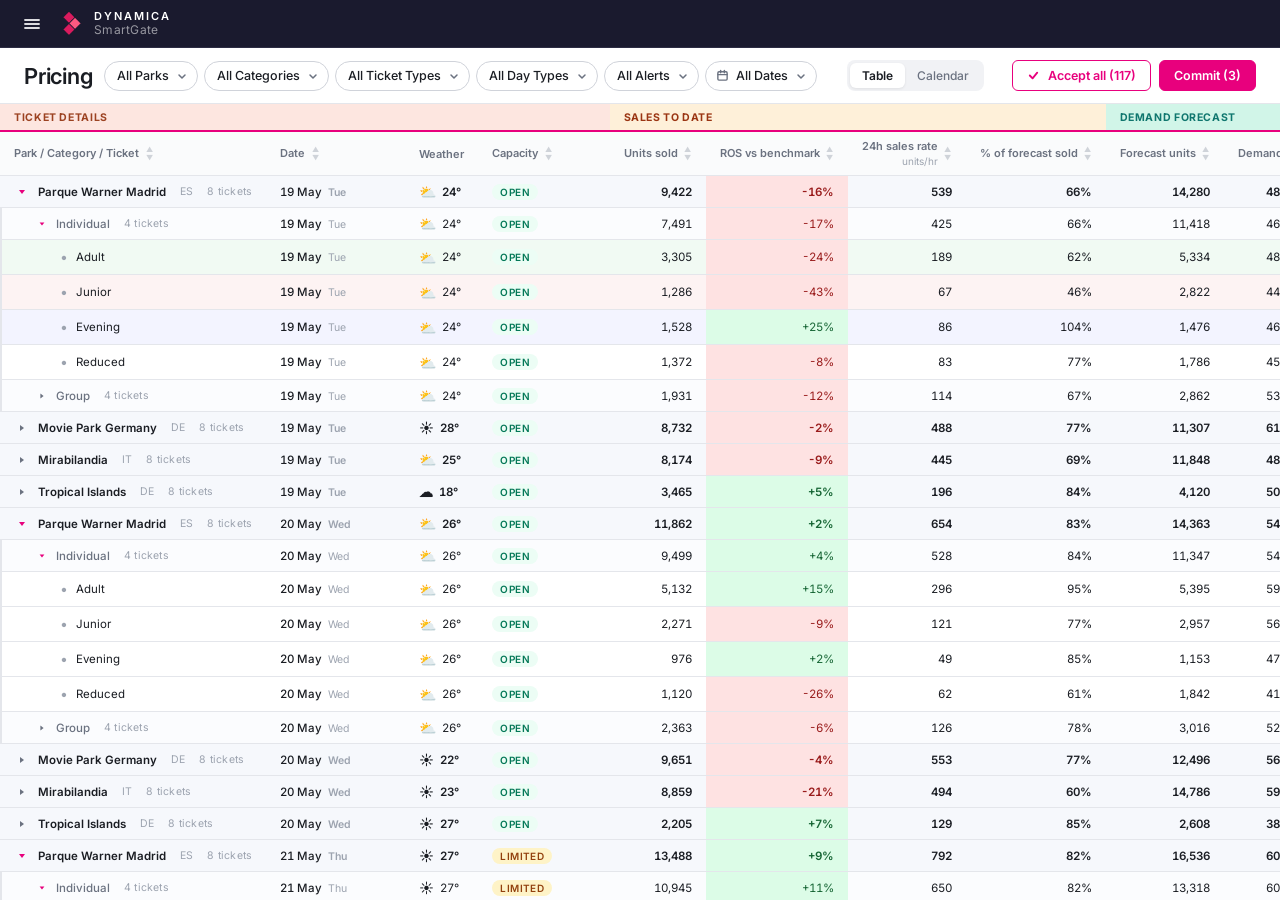
==== commit 56bacb1a: "Parent-row price avg, row-click detail modal, Weather move, Daily default Four related changes to th" ====
--- a/index.html
+++ b/index.html
@@ -37,12 +37,6 @@
       color: var(--text-primary);
       letter-spacing: -0.01em;
       margin: 0;
-    }
-    .pricing-sub {
-      font-family: 'Inter', sans-serif;
-      font-size: 12.5px;
-      color: var(--text-secondary);
-      margin-left: 4px;
     }
     .pricing-spacer { flex: 1; }
 
@@ -1411,6 +1405,251 @@
     }
     .dm-month-totals .label { color: var(--text-muted); text-transform: uppercase; letter-spacing: 0.06em; font-size: 10px; }
     .dm-month-totals .value { color: var(--text-primary); font-weight: 600; font-size: 14px; font-variant-numeric: tabular-nums; margin-top: 2px; }
+
+    /* ── Leaf detail modal (row click) ── */
+    .lm-backdrop {
+      position: fixed;
+      inset: 0;
+      background: rgba(26,26,46,0.55);
+      z-index: 1300;
+      display: none;
+      align-items: flex-start;
+      justify-content: center;
+      padding: 24px;
+      overflow-y: auto;
+    }
+    .lm-backdrop.is-open { display: flex; }
+    .lm-modal {
+      background: var(--surface);
+      border-radius: var(--radius-lg);
+      box-shadow: var(--shadow-lg);
+      width: min(1080px, calc(100vw - 48px));
+      max-height: calc(100vh - 48px);
+      display: flex;
+      flex-direction: column;
+      font-family: 'Inter', sans-serif;
+    }
+    .lm-header {
+      padding: 16px 22px;
+      border-bottom: 1px solid var(--border);
+      display: flex;
+      align-items: flex-start;
+      gap: 12px;
+      flex-shrink: 0;
+    }
+    .lm-title {
+      font-size: 16px;
+      font-weight: 600;
+      color: var(--text-primary);
+      line-height: 1.3;
+    }
+    .lm-subtitle {
+      font-size: 12px;
+      color: var(--text-secondary);
+      margin-top: 4px;
+    }
+    .lm-close {
+      margin-left: auto;
+      width: 28px; height: 28px;
+      border: none; background: transparent;
+      color: var(--text-secondary);
+      border-radius: 6px;
+      cursor: pointer;
+      display: inline-flex;
+      align-items: center;
+      justify-content: center;
+      flex-shrink: 0;
+    }
+    .lm-close:hover { background: #f3f4f8; color: var(--text-primary); }
+    .lm-body {
+      overflow-y: auto;
+      padding: 18px 22px 22px;
+      display: grid;
+      grid-template-columns: minmax(0, 1.4fr) minmax(280px, 1fr);
+      gap: 20px;
+    }
+    .lm-col-left, .lm-col-right {
+      display: flex;
+      flex-direction: column;
+      gap: 14px;
+      min-width: 0;
+    }
+    .lm-panel {
+      border: 1px solid var(--border);
+      border-radius: var(--radius);
+      background: var(--surface);
+      padding: 14px 16px;
+    }
+    .lm-panel-title {
+      font-size: 12px;
+      font-weight: 600;
+      color: var(--text-secondary);
+      letter-spacing: 0.04em;
+      text-transform: uppercase;
+      margin-bottom: 10px;
+    }
+    .lm-chart-area { position: relative; }
+    .lm-chart-area svg { display: block; width: 100%; height: auto; }
+    .lm-legend {
+      display: inline-flex;
+      gap: 14px;
+      margin-bottom: 8px;
+      font-size: 11.5px;
+      color: var(--text-secondary);
+    }
+    .lm-legend .swatch {
+      display: inline-block;
+      width: 10px; height: 10px;
+      border-radius: 2px;
+      margin-right: 6px;
+      vertical-align: middle;
+    }
+
+    /* Weather panel */
+    .lm-wx {
+      display: flex;
+      align-items: center;
+      gap: 14px;
+    }
+    .lm-wx-icon { font-size: 32px; line-height: 1; }
+    .lm-wx-text { display: flex; flex-direction: column; gap: 2px; }
+    .lm-wx-temp { font-size: 18px; font-weight: 600; color: var(--text-primary); font-variant-numeric: tabular-nums; }
+    .lm-wx-desc { font-size: 12px; color: var(--text-secondary); }
+
+    /* Comparison table */
+    table.lm-compare { width: 100%; border-collapse: collapse; font-size: 12px; }
+    table.lm-compare th, table.lm-compare td {
+      padding: 7px 8px;
+      text-align: right;
+      font-variant-numeric: tabular-nums;
+      border-bottom: 1px solid var(--border);
+    }
+    table.lm-compare th {
+      font-weight: 600;
+      color: var(--text-secondary);
+      font-size: 10.5px;
+      text-transform: uppercase;
+      letter-spacing: 0.04em;
+    }
+    table.lm-compare th:first-child,
+    table.lm-compare td:first-child {
+      text-align: left;
+      color: var(--text-secondary);
+      font-weight: 500;
+    }
+    table.lm-compare td { color: var(--text-primary); }
+    table.lm-compare tr:last-child td { border-bottom: none; }
+
+    /* Recommendation panel */
+    .lm-rec-row {
+      display: flex;
+      align-items: center;
+      justify-content: space-between;
+      padding: 6px 0;
+      font-size: 13px;
+    }
+    .lm-rec-row .label { color: var(--text-secondary); }
+    .lm-rec-row .value { color: var(--text-primary); font-weight: 600; font-variant-numeric: tabular-nums; }
+    .lm-rec-row .value.pct.cell-pos { background: #dcfce7; color: #166534; padding: 1px 8px; border-radius: 999px; font-size: 12px; }
+    .lm-rec-row .value.pct.cell-neg { background: #fee2e2; color: #991b1b; padding: 1px 8px; border-radius: 999px; font-size: 12px; }
+    .lm-rec-row .value.pct.cell-neutral { background: #f1f5f9; color: #475569; padding: 1px 8px; border-radius: 999px; font-size: 12px; }
+    .lm-override-row {
+      display: flex;
+      align-items: center;
+      gap: 8px;
+      margin-top: 10px;
+    }
+    .lm-override-row label {
+      font-size: 12px;
+      color: var(--text-secondary);
+    }
+    .lm-override-input {
+      flex: 1;
+      height: 32px;
+      padding: 0 10px;
+      border: 1px solid var(--border-mid);
+      border-radius: var(--radius);
+      font-family: 'Inter', sans-serif;
+      font-size: 13px;
+      font-weight: 500;
+      color: var(--text-primary);
+      font-variant-numeric: tabular-nums;
+    }
+    .lm-override-input:focus { outline: 1.5px solid var(--accent); outline-offset: -1px; border-color: var(--accent); }
+    .lm-actions {
+      display: flex;
+      gap: 8px;
+      margin-top: 14px;
+    }
+    .lm-btn {
+      flex: 1;
+      height: 34px;
+      border-radius: 8px;
+      border: 1px solid;
+      cursor: pointer;
+      font-family: 'Inter', sans-serif;
+      font-size: 13px;
+      font-weight: 600;
+      transition: background .12s, border-color .12s, color .12s;
+    }
+    .lm-btn-reject { color: #dc2626; border-color: #fecaca; background: var(--surface); }
+    .lm-btn-reject:hover { background: #fee2e2; border-color: #dc2626; }
+    .lm-btn-reject.solid { background: #dc2626; color: #fff; border-color: #dc2626; }
+    .lm-btn-accept { color: #166534; border-color: #bbf7d0; background: var(--surface); }
+    .lm-btn-accept:hover { background: #dcfce7; border-color: #16a34a; }
+    .lm-btn-accept.solid { background: #16a34a; color: #fff; border-color: #16a34a; }
+    .lm-state-tag {
+      display: inline-block;
+      font-size: 10.5px;
+      font-weight: 700;
+      letter-spacing: 0.05em;
+      text-transform: uppercase;
+      padding: 2px 8px;
+      border-radius: 999px;
+      margin-bottom: 10px;
+    }
+    .lm-state-tag.b-accepted   { background: #dcfce7; color: #166534; }
+    .lm-state-tag.b-rejected   { background: #fee2e2; color: #991b1b; }
+    .lm-state-tag.b-overridden { background: #e0e7ff; color: #3730a3; }
+
+    /* Chart hover tooltip */
+    .chart-tooltip {
+      position: absolute;
+      z-index: 50;
+      background: var(--nav-bg);
+      color: #fff;
+      padding: 8px 11px;
+      border-radius: 6px;
+      font-family: 'Inter', sans-serif;
+      font-size: 12px;
+      line-height: 1.4;
+      box-shadow: var(--shadow-lg);
+      pointer-events: none;
+      display: none;
+      white-space: nowrap;
+      min-width: 130px;
+    }
+    .chart-tooltip-header {
+      font-weight: 600;
+      margin-bottom: 4px;
+      color: rgba(255,255,255,0.96);
+    }
+    .chart-tooltip-row {
+      display: flex;
+      align-items: center;
+      gap: 8px;
+      color: rgba(255,255,255,0.82);
+      padding: 1px 0;
+    }
+    .chart-tooltip-row .swatch {
+      width: 9px; height: 9px;
+      border-radius: 2px;
+      flex-shrink: 0;
+    }
+    .chart-tooltip-row .label { flex: 1; }
+    .chart-tooltip-row .value { font-variant-numeric: tabular-nums; font-weight: 500; }
+    .chart-tooltip-row.emphasized { font-weight: 700; color: #fff; }
+    .chart-tooltip-row.emphasized .swatch { width: 12px; height: 12px; }
   </style>
 </head>
 <body>
@@ -1438,7 +1677,6 @@
 
     <div class="pricing-header-row">
       <h1 class="pricing-heading">Pricing</h1>
-      <span class="pricing-sub" id="pricingSub"></span>
 
       <div class="filter-group" id="filterGroup">
         <button class="filter-pill ms-pill" data-filter="park" type="button" aria-haspopup="listbox" aria-expanded="false">
@@ -1496,14 +1734,15 @@
       <table class="srt">
         <thead>
           <tr class="bands">
-            <th class="band-product" colspan="3">Ticket details</th>
+            <th class="band-product" colspan="4">Ticket details</th>
             <th class="band-sales"   colspan="4">Sales to date</th>
-            <th class="band-demand"  colspan="4">Demand forecast</th>
+            <th class="band-demand"  colspan="3">Demand forecast</th>
             <th class="band-price"   colspan="4">Price recommendation</th>
           </tr>
           <tr class="cols">
             <th class="sortable" data-sort-key="name" data-sort-type="text"><span class="th-inner"><span class="th-text">Park / Category / Ticket</span><span class="sort-ind" aria-hidden="true"><span class="sa-up">▲</span><span class="sa-down">▼</span></span></span></th>
             <th class="sortable" data-sort-key="date" data-sort-type="text"><span class="th-inner"><span class="th-text">Date</span><span class="sort-ind" aria-hidden="true"><span class="sa-up">▲</span><span class="sa-down">▼</span></span></span></th>
+            <th>Weather</th>
             <th class="sortable" data-sort-key="cap" data-sort-type="text"><span class="th-inner"><span class="th-text">Capacity</span><span class="sort-ind" aria-hidden="true"><span class="sa-up">▲</span><span class="sa-down">▼</span></span></span></th>
 
             <th class="num sortable" data-sort-key="sold" data-sort-type="num"><span class="th-inner"><span class="th-text">Units sold</span><span class="sort-ind" aria-hidden="true"><span class="sa-up">▲</span><span class="sa-down">▼</span></span></span></th>
@@ -1514,7 +1753,6 @@
             <th class="num sortable" data-sort-key="fcst" data-sort-type="num"><span class="th-inner"><span class="th-text">Forecast units</span><span class="sort-ind" aria-hidden="true"><span class="sa-up">▲</span><span class="sa-down">▼</span></span></span></th>
             <th class="num sortable" data-sort-key="demand" data-sort-type="num"><span class="th-inner"><span class="th-text">Demand score</span><span class="sort-ind" aria-hidden="true"><span class="sa-up">▲</span><span class="sa-down">▼</span></span></span></th>
             <th class="num sortable" data-sort-key="yoy" data-sort-type="num"><span class="th-inner"><span class="th-text">YoY revenue</span><span class="sort-ind" aria-hidden="true"><span class="sa-up">▲</span><span class="sa-down">▼</span></span></span></th>
-            <th>Weather</th>
 
             <th class="num sortable" data-sort-key="current" data-sort-type="num"><span class="th-inner"><span class="th-text">Current price</span><span class="sort-ind" aria-hidden="true"><span class="sa-up">▲</span><span class="sa-down">▼</span></span></span></th>
             <th class="num sortable" data-sort-key="rec" data-sort-type="num"><span class="th-inner"><span class="th-text">Rec. price</span><span class="sort-ind" aria-hidden="true"><span class="sa-up">▲</span><span class="sa-down">▼</span></span></span></th>
@@ -1531,8 +1769,8 @@
       <div class="cal-toolbar">
         <span class="cal-toolbar-label">Granularity</span>
         <div class="seg-toggle secondary" id="modeToggle" role="tablist" aria-label="Granularity">
-          <button type="button" class="active" data-mode="monthly" role="tab" aria-selected="true">Monthly</button>
-          <button type="button" data-mode="daily" role="tab" aria-selected="false">Daily</button>
+          <button type="button" data-mode="monthly" role="tab" aria-selected="false">Monthly</button>
+          <button type="button" class="active" data-mode="daily" role="tab" aria-selected="true">Daily</button>
         </div>
       </div>
       <div class="cal-scroll">
@@ -1562,6 +1800,9 @@
         <div class="dm-body" id="dmBody"></div>
       </div>
     </div>
+
+    <!-- ── Leaf detail modal (row click) ── -->
+    <div class="lm-backdrop" id="lmBackdrop" aria-hidden="true"></div>
 
   </main>
 </div>
@@ -1929,6 +2170,22 @@
     };
   }
 
+  // Revenue-weighted price aggregation across leaf rows (override-aware).
+  function aggregatePrice(leafRows) {
+    let soldSum = 0, currentNum = 0, recNum = 0;
+    leafRows.forEach(l => {
+      soldSum    += l.sold;
+      currentNum += l.sold * l.current;
+      const st = rowStates[l.stateKey];
+      const r  = st && typeof st.overrideValue === 'number' ? st.overrideValue : l.rec;
+      recNum   += l.sold * r;
+    });
+    const avgCurrent = soldSum ? currentNum / soldSum : 0;
+    const avgRec     = soldSum ? recNum     / soldSum : 0;
+    const pctChange  = avgCurrent ? (avgRec - avgCurrent) / avgCurrent * 100 : 0;
+    return { avgCurrent, avgRec, pctChange };
+  }
+
   // ── State key (per brief) ──
   function stateKey(park, category, ticket, date) {
     return park.name + ' — ' + category.label + ' — ' + ticket.label + '|' + date.iso;
@@ -2105,6 +2362,12 @@
     }
     const agg = aggregate(leaves);
     if (key === 'cap') return capModeForParkDay(agg.fcst, park.capacity);
+    if (key === 'current' || key === 'rec' || key === 'pctChange') {
+      const price = aggregatePrice(leaves);
+      if (key === 'current')   return price.avgCurrent;
+      if (key === 'rec')       return price.avgRec;
+      if (key === 'pctChange') return price.pctChange;
+    }
     switch (key) {
       case 'sold':      return agg.sold;
       case 'ros':       return agg.ros;
@@ -2113,9 +2376,6 @@
       case 'fcst':      return agg.fcst;
       case 'demand':    return agg.demand;
       case 'yoy':       return agg.yoy;
-      case 'current':   return agg.revenue;  // parent rows show revenue in the current-price slot
-      case 'rec':       return null;
-      case 'pctChange': return null;
     }
     return null;
   }
@@ -2182,7 +2442,7 @@
         const parkWx   = weatherFor(park.id, date.iso);
 
         // ── Park row ──
-        out.push(parkRowHtml(park, date, parkAgg, parkCap, parkWx, parkExpanded));
+        out.push(parkRowHtml(park, date, parkAgg, parkCap, parkWx, parkExpanded, allLeafRows));
 
         if (!parkExpanded) return;
 
@@ -2194,7 +2454,7 @@
 
         catsToIter.forEach(({ cat, leafRows, agg, capMode }) => {
           const catExpanded = expanded.cats.has(park.id + '|' + cat.id + '|' + date.iso);
-          out.push(categoryRowHtml(park, cat, date, agg, capMode, catExpanded));
+          out.push(categoryRowHtml(park, cat, date, agg, capMode, catExpanded, leafRows));
 
           if (!catExpanded) return;
 
@@ -2214,17 +2474,13 @@
 
     body.innerHTML = out.join('');
 
-    // Sub-text under heading
-    const leafCount = PARKS.reduce((s, p) => s + p.categories.reduce((s2, c) => s2 + c.tickets.length, 0), 0);
-    document.getElementById('pricingSub').textContent =
-      '· ' + PARKS.length + ' parks · ' + leafCount + ' ticket types · 30 dates · ' +
-      DATES[0].label + ' → ' + DATES[DATES.length - 1].label;
-
     refreshHeaderCounts();
   }
 
-  function parkRowHtml(park, date, agg, capMode, wx, isExpanded) {
+  function parkRowHtml(park, date, agg, capMode, wx, isExpanded, leafRows) {
     const totalLeaves = park.categories.reduce((s, c) => s + c.tickets.length, 0);
+    const price = aggregatePrice(leafRows);
+    const recTint = tintFor(Math.round(price.pctChange));
     return (
       '<tr class="row-park" data-park="' + park.id + '" data-date="' + date.iso + '">' +
         '<td class="col-name">' +
@@ -2242,6 +2498,7 @@
           '<span class="date-dow">' + date.dowLabel + '</span>' +
           (date.isHoliday ? '<span class="holiday-tag">Holiday</span>' : '') +
         '</td>' +
+        '<td>' + weatherCell(wx) + '</td>' +
         '<td>' + capChip(capMode) + '</td>' +
 
         '<td class="num">' + fmtInt(agg.sold) + '</td>' +
@@ -2252,18 +2509,20 @@
         '<td class="num">' + fmtInt(agg.fcst) + '</td>' +
         '<td class="num">' + demandCell(agg.demand) + '</td>' +
         '<td class="num ' + tintFor(agg.yoy) + '">' + signed(agg.yoy, '%') + '</td>' +
-        '<td>' + weatherCell(wx) + '</td>' +
-
-        // Price band on parent: show revenue total in current-price slot, dashes elsewhere
-        '<td class="num" style="color:var(--text-secondary);">' + fmtEurK(agg.revenue) + '</td>' +
-        '<td class="num" style="color:var(--text-muted);">—</td>' +
-        '<td class="num" style="color:var(--text-muted);">—</td>' +
+
+        // Price band on parent: revenue-weighted avg current/rec, computed pctChange
+        '<td class="num">' + fmtEur(price.avgCurrent) + '</td>' +
+        '<td class="num ' + recTint + '">' + fmtEur(price.avgRec) + '</td>' +
+        '<td class="num ' + recTint + '">' + signed(Math.round(price.pctChange * 10) / 10, '%') + '</td>' +
         '<td class="action-cell"><span class="row-action-meta">' + totalLeaves + ' rows</span></td>' +
       '</tr>'
     );
   }
 
-  function categoryRowHtml(park, cat, date, agg, capMode, isExpanded) {
+  function categoryRowHtml(park, cat, date, agg, capMode, isExpanded, leafRows) {
+    const price = aggregatePrice(leafRows);
+    const recTint = tintFor(Math.round(price.pctChange));
+    const wx = weatherFor(park.id, date.iso);
     return (
       '<tr class="row-category" data-park="' + park.id + '" data-cat="' + cat.id + '" data-date="' + date.iso + '">' +
         '<td class="col-name">' +
@@ -2279,6 +2538,7 @@
           '<span class="date-num">' + date.label + '</span>' +
           '<span class="date-dow">' + date.dowLabel + '</span>' +
         '</td>' +
+        '<td>' + weatherCell(wx) + '</td>' +
         '<td>' + capChip(capMode) + '</td>' +
 
         '<td class="num">' + fmtInt(agg.sold) + '</td>' +
@@ -2289,11 +2549,10 @@
         '<td class="num">' + fmtInt(agg.fcst) + '</td>' +
         '<td class="num">' + demandCell(agg.demand) + '</td>' +
         '<td class="num ' + tintFor(agg.yoy) + '">' + signed(agg.yoy, '%') + '</td>' +
-        '<td></td>' +
-
-        '<td class="num" style="color:var(--text-secondary);">' + fmtEurK(agg.revenue) + '</td>' +
-        '<td class="num" style="color:var(--text-muted);">—</td>' +
-        '<td class="num" style="color:var(--text-muted);">—</td>' +
+
+        '<td class="num">' + fmtEur(price.avgCurrent) + '</td>' +
+        '<td class="num ' + recTint + '">' + fmtEur(price.avgRec) + '</td>' +
+        '<td class="num ' + recTint + '">' + signed(Math.round(price.pctChange * 10) / 10, '%') + '</td>' +
         '<td class="action-cell"><span class="row-action-meta">' + cat.tickets.length + ' rows</span></td>' +
       '</tr>'
     );
@@ -2342,6 +2601,7 @@
           '<span class="date-num">' + leaf.date.label + '</span>' +
           '<span class="date-dow">' + leaf.date.dowLabel + '</span>' +
         '</td>' +
+        '<td>' + weatherCell(leaf.wx) + '</td>' +
         '<td>' + capChip(leaf.cap) + '</td>' +
 
         '<td class="num">' + fmtInt(leaf.sold) + '</td>' +
@@ -2352,7 +2612,6 @@
         '<td class="num">' + fmtInt(leaf.fcst) + '</td>' +
         '<td class="num">' + demandCell(leaf.demand) + '</td>' +
         '<td class="num ' + yoyTint + '">' + signed(leaf.yoy, '%') + '</td>' +
-        '<td>' + weatherCell(leaf.wx) + '</td>' +
 
         '<td class="num">' + fmtEur(leaf.current) + '</td>' +
         '<td class="num rec-cell ' + recTint + '" data-key="' + leaf.stateKey + '">' +
@@ -2596,6 +2855,468 @@
     });
     render();
     showToast('Accepted ' + n + ' change' + (n === 1 ? '' : 's'));
+  });
+
+  // ─────────────────────────────────────────────────────────────
+  //  Leaf detail modal — opens on leaf row click
+  // ─────────────────────────────────────────────────────────────
+  const lmBackdrop = document.getElementById('lmBackdrop');
+  let activeLeafKey = null;
+  let lmOverrideValue = null;   // pending override (€), uncommitted
+
+  function openLeafModal(key) {
+    if (!ALL_LEAVES[key]) return;
+    activeLeafKey = key;
+    lmOverrideValue = null;     // start fresh — pick up existing override on render
+    renderLeafModal();
+    lmBackdrop.classList.add('is-open');
+    lmBackdrop.setAttribute('aria-hidden', 'false');
+    document.addEventListener('keydown', onLeafModalKey);
+  }
+  function closeLeafModal() {
+    activeLeafKey = null;
+    lmOverrideValue = null;
+    lmBackdrop.classList.remove('is-open');
+    lmBackdrop.setAttribute('aria-hidden', 'true');
+    document.removeEventListener('keydown', onLeafModalKey);
+  }
+  function onLeafModalKey(e) {
+    if (e.key === 'Escape') { e.stopPropagation(); closeLeafModal(); }
+  }
+  lmBackdrop.addEventListener('click', e => {
+    if (e.target === lmBackdrop) closeLeafModal();
+  });
+
+  // Synthetic data for the modal's charts + comparison table.
+  function leafModalData(leaf) {
+    const k = leaf.stateKey;
+    const r = rngFor('modal|' + k);
+
+    // ── Demand pace: cumulative units across the past 14 days leading up to the date ──
+    // Two curves: this-year (actual, ending at leaf.sold) and benchmark (last-year-style, ending at fcst * 0.82).
+    const N = 14;
+    const actualTotal    = leaf.sold;
+    const benchmarkTotal = Math.round(leaf.fcst * 0.82);
+    // Theme-park lead times skew sales to the last few days → concave-up curve
+    const pacePower = 2.4 + (r() - 0.5) * 0.3;
+    const pace = (t, total) => {
+      const x = t / (N - 1);
+      // Smooth ramp with mild noise
+      const base = Math.pow(x, pacePower);
+      return Math.round(total * base);
+    };
+    const actualSeries    = Array.from({ length: N }, (_, i) => pace(i, actualTotal));
+    const benchmarkSeries = Array.from({ length: N }, (_, i) => pace(i, benchmarkTotal));
+    // Mild day-to-day noise on the actual series
+    for (let i = 1; i < N; i++) {
+      const noise = Math.round((r() - 0.5) * actualTotal * 0.04);
+      actualSeries[i] = Math.max(actualSeries[i - 1], actualSeries[i] + noise);
+    }
+    actualSeries[N - 1] = actualTotal;
+
+    // ── 7-day hourly sales rate (avg units/hr per day for the last 7 days) ──
+    const dayLabels = [];
+    const baseDate = isoToDate(leaf.date.iso);
+    const wxKindByDay = [];
+    for (let i = 6; i >= 0; i--) {
+      const d = new Date(baseDate.getTime() - i * 86400000);
+      const iso = d.toISOString().slice(0, 10);
+      dayLabels.push({
+        iso,
+        short: ['Sun','Mon','Tue','Wed','Thu','Fri','Sat'][d.getDay()],
+        num:   d.getDate(),
+      });
+      const wx = weatherFor(leaf.park.id, iso);
+      wxKindByDay.push(wx.kind);
+    }
+    // baseline rate = leaf.salesRate; trend modestly toward final day, plus weather effect
+    const inverted = leaf.park.id === 'tropical';
+    const hourly = dayLabels.map((d, i) => {
+      const trend = 0.75 + (i / 6) * 0.5;      // 0.75 → 1.25
+      const wxMult = wxKindByDay[i] === 'sun'  ? (inverted ? 0.85 : 1.10)
+                   : wxKindByDay[i] === 'rain' ? (inverted ? 1.25 : 0.75)
+                   : 1.0;
+      const noise  = 0.85 + r() * 0.30;
+      return Math.max(1, Math.round(leaf.salesRate * trend * wxMult * noise));
+    });
+
+    // ── Comparison table: Current / Forecast / Last year for Units, Revenue, ROS ──
+    const cmp = {
+      units: {
+        current:  leaf.sold,
+        forecast: leaf.fcst,
+        lastYear: Math.round(leaf.sold / (1 + (leaf.yoy / 100))),
+      },
+      revenue: {
+        current:  leaf.sold * leaf.current,
+        forecast: leaf.fcst * leaf.current,
+        lastYear: Math.round((leaf.sold * leaf.current) / (1 + (leaf.yoy / 100))),
+      },
+      ros: {
+        current:  leaf.ros,
+        forecast: 0,        // benchmark by definition
+        lastYear: 0,
+      },
+    };
+
+    return { actualSeries, benchmarkSeries, hourly, dayLabels, cmp };
+  }
+
+  // ── SVG charts (inline) ──
+  function demandPaceSvg(actual, benchmark) {
+    const W = 520, H = 200;
+    const padL = 36, padR = 12, padT = 14, padB = 26;
+    const innerW = W - padL - padR;
+    const innerH = H - padT - padB;
+    const N = actual.length;
+    const maxY = Math.max(...actual, ...benchmark, 1);
+
+    const xAt = i => padL + (innerW * i) / (N - 1);
+    const yAt = v => padT + innerH * (1 - v / maxY);
+    const buildPath = arr => arr.map((v, i) => (i === 0 ? 'M' : 'L') + xAt(i) + ',' + yAt(v)).join(' ');
+
+    // Y-axis tick lines
+    const ticks = 4;
+    const tickLines = Array.from({ length: ticks + 1 }, (_, i) => {
+      const y = padT + (innerH * i) / ticks;
+      const v = Math.round(maxY * (1 - i / ticks));
+      return '<line x1="' + padL + '" y1="' + y + '" x2="' + (W - padR) + '" y2="' + y + '" stroke="#eef0f5" stroke-width="1"/>' +
+             '<text x="' + (padL - 6) + '" y="' + (y + 3) + '" font-size="9" fill="#9ca3af" text-anchor="end" font-family="Inter">' + v.toLocaleString('en-GB') + '</text>';
+    }).join('');
+
+    // X-axis day labels (every 2 days)
+    const xLabels = Array.from({ length: N }, (_, i) => {
+      if (i % 3 !== 0 && i !== N - 1) return '';
+      const x = xAt(i);
+      const label = i === N - 1 ? 'today' : 'T−' + (N - 1 - i);
+      return '<text x="' + x + '" y="' + (H - 8) + '" font-size="9" fill="#9ca3af" text-anchor="middle" font-family="Inter">' + label + '</text>';
+    }).join('');
+
+    return (
+      '<svg class="chart-demand" viewBox="0 0 ' + W + ' ' + H + '" preserveAspectRatio="none" ' +
+        'data-w="' + W + '" data-h="' + H + '" data-padl="' + padL + '" data-padr="' + padR + '" data-padt="' + padT + '" data-padb="' + padB + '" data-maxy="' + maxY + '">' +
+        tickLines +
+        '<path d="' + buildPath(benchmark) + '" stroke="#9ca3af" stroke-width="1.5" stroke-dasharray="3 3" fill="none"/>' +
+        '<path d="' + buildPath(actual)    + '" stroke="#e8007d" stroke-width="2"   fill="none"/>' +
+        xLabels +
+        '<line class="chart-guide" x1="0" y1="' + padT + '" x2="0" y2="' + (H - padB) + '" stroke="rgba(232,0,125,0.5)" stroke-width="1" style="display:none"/>' +
+        '<g class="chart-markers" style="display:none">' +
+          '<circle r="4" fill="#9ca3af" stroke="#fff" stroke-width="1.5"/>' +
+          '<circle r="4" fill="#e8007d" stroke="#fff" stroke-width="1.5"/>' +
+        '</g>' +
+      '</svg>'
+    );
+  }
+
+  function hourlyBarsSvg(values, labels) {
+    const W = 520, H = 160;
+    const padL = 36, padR = 12, padT = 14, padB = 30;
+    const innerW = W - padL - padR;
+    const innerH = H - padT - padB;
+    const N = values.length;
+    const maxV = Math.max(...values, 1);
+    const gap = 8;
+    const bw = (innerW - gap * (N - 1)) / N;
+
+    const ticks = 4;
+    const tickLines = Array.from({ length: ticks + 1 }, (_, i) => {
+      const y = padT + (innerH * i) / ticks;
+      const v = Math.round(maxV * (1 - i / ticks));
+      return '<line x1="' + padL + '" y1="' + y + '" x2="' + (W - padR) + '" y2="' + y + '" stroke="#eef0f5" stroke-width="1"/>' +
+             '<text x="' + (padL - 6) + '" y="' + (y + 3) + '" font-size="9" fill="#9ca3af" text-anchor="end" font-family="Inter">' + v + '</text>';
+    }).join('');
+
+    const bars = values.map((v, i) => {
+      const x = padL + i * (bw + gap);
+      const h = innerH * (v / maxV);
+      const y = padT + innerH - h;
+      return '<rect class="bar" data-i="' + i + '" x="' + x + '" y="' + y + '" width="' + bw + '" height="' + h + '" rx="2" fill="#e8007d" fill-opacity="0.85"/>' +
+             '<text x="' + (x + bw / 2) + '" y="' + (H - 14) + '" font-size="10" fill="#1a1d23" text-anchor="middle" font-family="Inter" font-weight="500">' + labels[i].num + '</text>' +
+             '<text x="' + (x + bw / 2) + '" y="' + (H - 4) + '" font-size="9" fill="#9ca3af" text-anchor="middle" font-family="Inter">' + labels[i].short + '</text>';
+    }).join('');
+
+    return (
+      '<svg class="chart-hourly" viewBox="0 0 ' + W + ' ' + H + '" preserveAspectRatio="none" ' +
+        'data-w="' + W + '" data-h="' + H + '" data-padl="' + padL + '" data-padr="' + padR + '" data-padt="' + padT + '" data-padb="' + padB + '">' +
+        tickLines + bars +
+      '</svg>'
+    );
+  }
+
+  // ── Modal renderer ──
+  function renderLeafModal() {
+    if (!activeLeafKey) return;
+    const leaf = ALL_LEAVES[activeLeafKey];
+    if (!leaf) return;
+    const st  = rowStates[activeLeafKey] || {};
+    const wx  = leaf.wx;
+    const m   = leafModalData(leaf);
+
+    const recCurrent = (typeof st.overrideValue === 'number') ? st.overrideValue : leaf.rec;
+    const pendingOverride = lmOverrideValue;
+    const pctChange = ((recCurrent - leaf.current) / leaf.current) * 100;
+    const pctR = Math.round(pctChange * 10) / 10;
+    const pctClass = pctR > 1 ? 'cell-pos' : (pctR < -1 ? 'cell-neg' : 'cell-neutral');
+
+    const wxDesc = {
+      sun:   'Sunny', mixed: 'Partly cloudy', cloud: 'Cloudy', rain:  'Rain expected',
+    }[wx.kind] || '';
+
+    const acceptSolid = st.state === 'accepted' ? 'solid' : '';
+    const rejectSolid = st.state === 'rejected' ? 'solid' : '';
+    const stateTag =
+      st.state === 'accepted'   ? '<span class="lm-state-tag b-accepted">Accepted</span>' :
+      st.state === 'rejected'   ? '<span class="lm-state-tag b-rejected">Rejected</span>' :
+      st.state === 'overridden' ? '<span class="lm-state-tag b-overridden">Overridden</span>' : '';
+
+    const c = m.cmp;
+    const yoyR = leaf.yoy;
+    const yoyClass = yoyR > 1 ? 'cell-pos' : (yoyR < -1 ? 'cell-neg' : 'cell-neutral');
+
+    const html =
+      '<div class="lm-modal" role="dialog" aria-modal="true">' +
+        '<header class="lm-header">' +
+          '<div>' +
+            '<div class="lm-title">' + esc(leaf.park.name) + ' — ' + esc(leaf.category.label) + ' — ' + esc(leaf.ticket.label) + '</div>' +
+            '<div class="lm-subtitle">' + esc(leaf.date.label) + ' ' + esc(leaf.date.dowLabel) +
+              (leaf.date.isHoliday ? ' · Holiday' : '') +
+              ' · Capacity ' + esc(leaf.cap === 'open' ? 'Open' : leaf.cap === 'limited' ? 'Limited' : 'Sold-out risk') +
+            '</div>' +
+          '</div>' +
+          '<button class="lm-close" type="button" id="lmCloseBtn" aria-label="Close">' +
+            '<svg width="16" height="16" viewBox="0 0 16 16" fill="none" stroke="currentColor" stroke-width="1.8" stroke-linecap="round" aria-hidden="true">' +
+              '<line x1="4" y1="4" x2="12" y2="12"/><line x1="12" y1="4" x2="4" y2="12"/>' +
+            '</svg>' +
+          '</button>' +
+        '</header>' +
+        '<div class="lm-body">' +
+          '<div class="lm-col-left">' +
+            '<div class="lm-panel">' +
+              '<div class="lm-panel-title">Demand pace · last 14 days</div>' +
+              '<div class="lm-legend">' +
+                '<span><span class="swatch" style="background:#e8007d"></span>This year</span>' +
+                '<span><span class="swatch" style="background:#9ca3af;border:1px dashed #9ca3af"></span>Benchmark (last year)</span>' +
+              '</div>' +
+              '<div class="lm-chart-area" id="lmChartDemand">' + demandPaceSvg(m.actualSeries, m.benchmarkSeries) + '</div>' +
+            '</div>' +
+            '<div class="lm-panel">' +
+              '<div class="lm-panel-title">Last 7 days · hourly sales rate</div>' +
+              '<div class="lm-chart-area" id="lmChartHourly">' + hourlyBarsSvg(m.hourly, m.dayLabels) + '</div>' +
+            '</div>' +
+          '</div>' +
+
+          '<div class="lm-col-right">' +
+            '<div class="lm-panel">' +
+              '<div class="lm-wx">' +
+                '<div class="lm-wx-icon">' + wx.icon + '</div>' +
+                '<div class="lm-wx-text">' +
+                  '<div class="lm-wx-temp">' + wx.temp + '°C</div>' +
+                  '<div class="lm-wx-desc">' + esc(wxDesc) +
+                    (leaf.park.id === 'tropical' ? ' · indoor venue, rain lifts demand' : '') +
+                  '</div>' +
+                '</div>' +
+              '</div>' +
+            '</div>' +
+
+            '<div class="lm-panel">' +
+              '<div class="lm-panel-title">Comparison</div>' +
+              '<table class="lm-compare">' +
+                '<thead><tr><th></th><th>Current</th><th>Forecast</th><th>Last yr</th></tr></thead>' +
+                '<tbody>' +
+                  '<tr><td>Units</td>' +
+                    '<td>' + fmtInt(c.units.current)  + '</td>' +
+                    '<td>' + fmtInt(c.units.forecast) + '</td>' +
+                    '<td>' + fmtInt(c.units.lastYear) + '</td></tr>' +
+                  '<tr><td>Revenue</td>' +
+                    '<td>' + fmtEurK(c.revenue.current)  + '</td>' +
+                    '<td>' + fmtEurK(c.revenue.forecast) + '</td>' +
+                    '<td>' + fmtEurK(c.revenue.lastYear) + '</td></tr>' +
+                  '<tr><td>ROS</td>' +
+                    '<td>' + (c.ros.current > 0 ? '+' : '') + c.ros.current + '%</td>' +
+                    '<td>0%</td>' +
+                    '<td>—</td></tr>' +
+                '</tbody>' +
+              '</table>' +
+            '</div>' +
+
+            '<div class="lm-panel">' +
+              '<div class="lm-panel-title">Recommendation</div>' +
+              stateTag +
+              '<div class="lm-rec-row"><span class="label">Current</span><span class="value">' + fmtEur(leaf.current) + '</span></div>' +
+              '<div class="lm-rec-row"><span class="label">Recommended</span><span class="value">' + fmtEur(recCurrent) + '</span></div>' +
+              '<div class="lm-rec-row"><span class="label">% change</span><span class="value pct ' + pctClass + '">' + (pctR > 0 ? '+' : '') + pctR + '%</span></div>' +
+              '<div class="lm-override-row">' +
+                '<label for="lmOverride">Override:</label>' +
+                '<input type="text" class="lm-override-input" id="lmOverride" inputmode="decimal" ' +
+                  'value="' + (pendingOverride != null ? pendingOverride : (typeof st.overrideValue === 'number' ? st.overrideValue : '')) + '" ' +
+                  'placeholder="' + fmtEur(leaf.rec) + '">' +
+              '</div>' +
+              '<div class="lm-actions">' +
+                '<button class="lm-btn lm-btn-reject ' + rejectSolid + '" type="button" id="lmReject">Reject</button>' +
+                '<button class="lm-btn lm-btn-accept ' + acceptSolid + '" type="button" id="lmAccept">Accept</button>' +
+              '</div>' +
+            '</div>' +
+          '</div>' +
+        '</div>' +
+      '</div>';
+
+    lmBackdrop.innerHTML = html;
+
+    // Wire controls
+    document.getElementById('lmCloseBtn').addEventListener('click', closeLeafModal);
+    document.getElementById('lmAccept').addEventListener('click', () => {
+      // Commit any pending override first, then toggle accepted
+      if (lmOverrideValue != null && !isNaN(lmOverrideValue) && lmOverrideValue > 0 && Math.round(lmOverrideValue) !== leaf.current) {
+        const stRef = rowStates[activeLeafKey] || (rowStates[activeLeafKey] = {});
+        stRef.overrideValue = Math.round(lmOverrideValue);
+        stRef.state = 'overridden';
+      } else {
+        toggleAccept(activeLeafKey);   // toggles accepted state + clears override
+      }
+      lmOverrideValue = null;
+      renderLeafModal();
+    });
+    document.getElementById('lmReject').addEventListener('click', () => {
+      toggleReject(activeLeafKey);
+      lmOverrideValue = null;
+      renderLeafModal();
+    });
+    const ovIn = document.getElementById('lmOverride');
+    ovIn.addEventListener('input', () => {
+      const raw = ovIn.value.replace(/[^0-9.,]/g, '').replace(',', '.');
+      ovIn.value = ovIn.value.replace(/[^0-9.,]/g, '');
+      const n = parseFloat(raw);
+      lmOverrideValue = isNaN(n) ? null : n;
+    });
+
+    // Wire chart tooltips
+    wireDemandPaceTooltip(lmBackdrop.querySelector('.chart-demand'), m);
+    wireHourlyTooltip(lmBackdrop.querySelector('.chart-hourly'),    m);
+  }
+
+  // ── Chart tooltip wiring ──
+  function wireDemandPaceTooltip(svg, data) {
+    if (!svg) return;
+    const container = svg.parentElement;
+    const ds = svg.dataset;
+    const W = +ds.w, H = +ds.h;
+    const padL = +ds.padl, padR = +ds.padr, padT = +ds.padt, padB = +ds.padb;
+    const innerW = W - padL - padR;
+    const maxY = +ds.maxy;
+    const innerH = H - padT - padB;
+    const N = data.actualSeries.length;
+    const yAt = v => padT + innerH * (1 - v / maxY);
+
+    const guide   = svg.querySelector('.chart-guide');
+    const markersG = svg.querySelector('.chart-markers');
+    const markers = [...markersG.querySelectorAll('circle')];
+    const tip = document.createElement('div');
+    tip.className = 'chart-tooltip';
+    container.appendChild(tip);
+
+    function hide() {
+      guide.style.display = 'none';
+      markersG.style.display = 'none';
+      tip.style.display = 'none';
+    }
+    function onMove(e) {
+      const rect = container.getBoundingClientRect();
+      if (rect.width === 0) return hide();
+      const px = e.clientX - rect.left;
+      const py = e.clientY - rect.top;
+      const sx = px * (W / rect.width);
+      const sy = py * (H / rect.height);
+      if (sx < padL || sx > W - padR || sy < padT || sy > H - padB) return hide();
+      const i = Math.max(0, Math.min(N - 1, Math.round((sx - padL) / innerW * (N - 1))));
+      const snapVbX = padL + innerW * (i / (N - 1));
+      guide.setAttribute('x1', snapVbX);
+      guide.setAttribute('x2', snapVbX);
+      guide.style.display = '';
+
+      const series = [
+        { name: 'Benchmark', color: '#9ca3af', value: data.benchmarkSeries[i] },
+        { name: 'This year', color: '#e8007d', value: data.actualSeries[i] },
+      ];
+      series.forEach((s, idx) => {
+        markers[idx].setAttribute('cx', snapVbX);
+        markers[idx].setAttribute('cy', yAt(s.value));
+        markers[idx].setAttribute('fill', s.color);
+      });
+      markersG.style.display = '';
+
+      let bestIdx = 0, bestDelta = Infinity;
+      series.forEach((s, idx) => {
+        const d = Math.abs(yAt(s.value) - sy);
+        if (d < bestDelta) { bestDelta = d; bestIdx = idx; }
+      });
+      const dayLabel = i === N - 1 ? 'Today' : 'T−' + (N - 1 - i);
+      tip.innerHTML =
+        '<div class="chart-tooltip-header">' + dayLabel + '</div>' +
+        series.map((s, idx) =>
+          '<div class="chart-tooltip-row' + (idx === bestIdx ? ' emphasized' : '') + '">' +
+            '<span class="swatch" style="background:' + s.color + '"></span>' +
+            '<span class="label">' + s.name + '</span>' +
+            '<span class="value">' + s.value.toLocaleString('en-GB') + '</span>' +
+          '</div>'
+        ).join('');
+      tip.style.display = 'block';
+
+      const tipR = tip.getBoundingClientRect();
+      let tx = px + 12, ty = py + 12;
+      if (tx + tipR.width  > rect.width)  tx = px - tipR.width  - 12;
+      if (ty + tipR.height > rect.height) ty = py - tipR.height - 12;
+      tip.style.left = Math.max(0, tx) + 'px';
+      tip.style.top  = Math.max(0, ty) + 'px';
+    }
+    container.addEventListener('mousemove', onMove);
+    container.addEventListener('mouseleave', hide);
+  }
+
+  function wireHourlyTooltip(svg, data) {
+    if (!svg) return;
+    const container = svg.parentElement;
+    const tip = document.createElement('div');
+    tip.className = 'chart-tooltip';
+    container.appendChild(tip);
+    const bars = [...svg.querySelectorAll('rect.bar')];
+
+    function hide() { tip.style.display = 'none'; bars.forEach(b => b.setAttribute('fill-opacity', '0.85')); }
+
+    function show(i, e) {
+      const rect = container.getBoundingClientRect();
+      const px = e.clientX - rect.left;
+      const py = e.clientY - rect.top;
+      bars.forEach((b, j) => b.setAttribute('fill-opacity', j === i ? '1' : '0.5'));
+      const v = data.hourly[i];
+      const lbl = data.dayLabels[i];
+      tip.innerHTML =
+        '<div class="chart-tooltip-header">' + lbl.short + ' ' + lbl.num + '</div>' +
+        '<div class="chart-tooltip-row"><span class="label">Avg units/hr</span><span class="value">' + v + '</span></div>';
+      tip.style.display = 'block';
+      const tipR = tip.getBoundingClientRect();
+      let tx = px + 12, ty = py + 12;
+      if (tx + tipR.width  > rect.width)  tx = px - tipR.width  - 12;
+      if (ty + tipR.height > rect.height) ty = py - tipR.height - 12;
+      tip.style.left = Math.max(0, tx) + 'px';
+      tip.style.top  = Math.max(0, ty) + 'px';
+    }
+    bars.forEach((b, i) => {
+      b.addEventListener('mousemove', e => show(i, e));
+      b.addEventListener('mouseleave', hide);
+    });
+    container.addEventListener('mouseleave', hide);
+  }
+
+  // ── Row click → open modal (leaf rows only, exclude interactive controls) ──
+  document.getElementById('srtBody').addEventListener('click', e => {
+    if (e.target.closest('[data-action]'))  return;
+    if (e.target.closest('td.rec-cell'))    return;
+    if (e.target.closest('input, select, textarea, button')) return;
+    if (e.target.closest('.accordion-name')) return;   // chevron click reserved for toggle
+    const tr = e.target.closest('tr.row-leaf');
+    if (!tr) return;
+    const key = tr.dataset.key;
+    if (key) openLeafModal(key);
   });
 
   // ── View toggle (Table / Calendar) ──
@@ -2840,7 +3561,7 @@
   }
 
   // ── Calendar mode (daily / monthly) ──
-  let calMode = 'monthly';
+  let calMode = 'daily';
   function setCalMode(m) {
     calMode = m;
     document.querySelectorAll('#modeToggle button').forEach(b => {
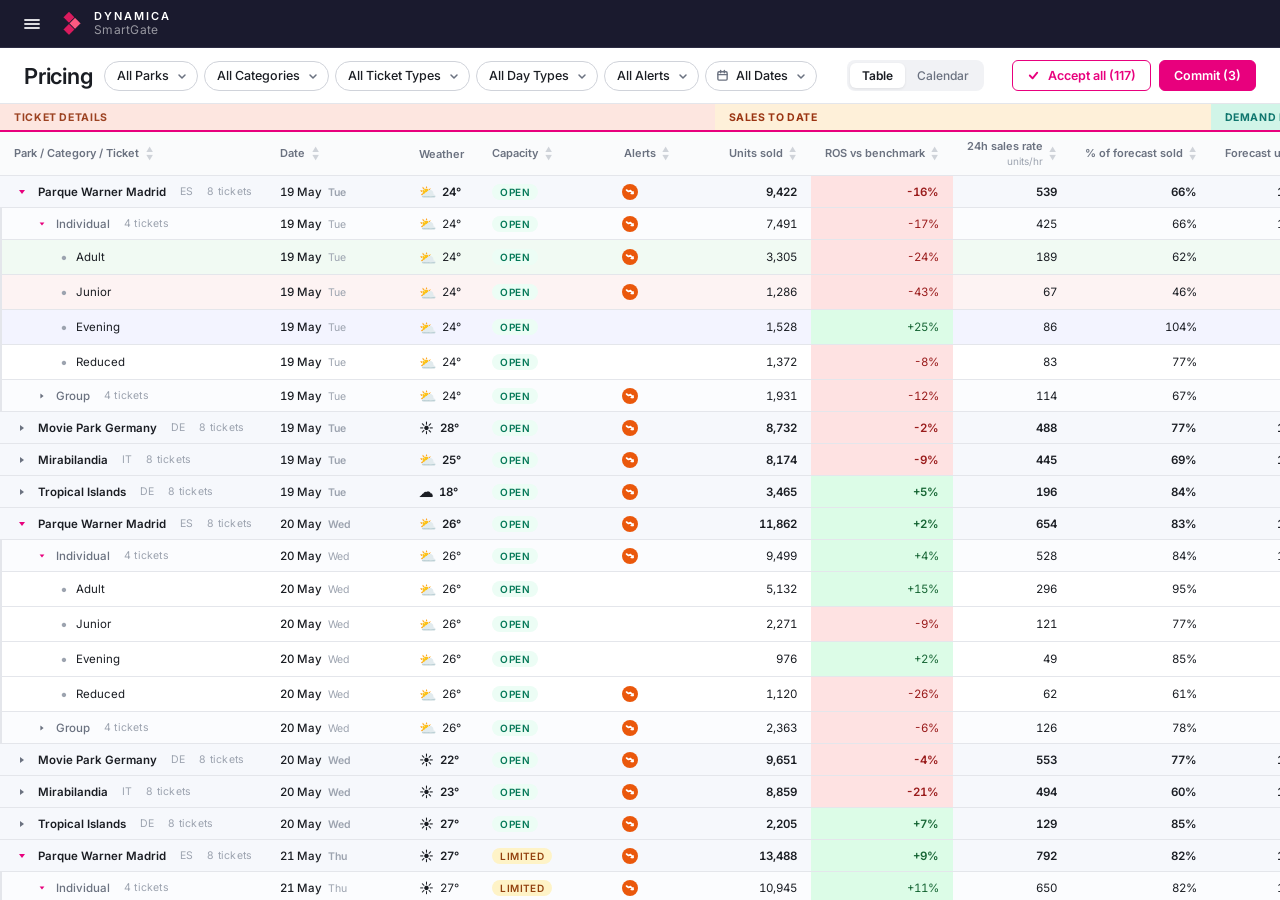
==== commit 7a693d6c: "Alerts column + hourly-chart benchmark tick Two related changes to the Pricing screen:  1. Add an Al" ====
--- a/index.html
+++ b/index.html
@@ -172,6 +172,20 @@
     }
     table.srt tbody tr:hover td:not(.cell-pos):not(.cell-neg) { background: var(--row-hover); }
 
+    /* ── Row hover dim (opacity on td, not the row, so cell-pos/neg + heatmap tints survive) ── */
+    table.srt tbody[data-hover-active="true"] tr:not(.is-hovered) td {
+      opacity: 0.55;
+      transition: opacity .12s;
+    }
+    table.srt tbody tr.is-hovered td:not(.cell-pos):not(.cell-neg) {
+      background-color: var(--row-hover);
+    }
+    table.cal-table tbody[data-hover-active="true"] tr:not(.is-hovered) td,
+    table.cal-table tbody[data-hover-active="true"] tr:not(.is-hovered) th.cal-route {
+      opacity: 0.55;
+      transition: opacity .12s;
+    }
+
     /* Date column */
     table.srt tbody td.col-date {
       color: var(--text-secondary);
@@ -295,6 +309,61 @@
       font-variant-numeric: tabular-nums;
     }
     .weather-icon { font-size: 14px; }
+
+    /* ── Alerts cell + chips ── */
+    table.srt tbody td.alerts-cell {
+      padding: 4px 12px;
+      vertical-align: middle;
+      white-space: nowrap;
+      min-width: 90px;
+    }
+    .alert-chips {
+      display: inline-flex;
+      align-items: center;
+      gap: 3px;
+    }
+    .alert-chip {
+      display: inline-flex;
+      align-items: center;
+      justify-content: center;
+      width: 16px;
+      height: 16px;
+      border-radius: 50%;
+      color: #fff;
+      flex-shrink: 0;
+      cursor: default;
+    }
+    .alert-chip svg { display: block; }
+    .alert-chip-overflow {
+      display: inline-flex;
+      align-items: center;
+      justify-content: center;
+      min-width: 16px;
+      height: 16px;
+      padding: 0 4px;
+      border-radius: 999px;
+      font-size: 9.5px;
+      font-weight: 700;
+      color: var(--text-secondary);
+      background: #eef0f5;
+      flex-shrink: 0;
+      cursor: default;
+    }
+
+    /* ── Calendar cell alert dot (top-left, opposite the decision dot) ── */
+    table.cal-table tbody td.has-alert { position: relative; }
+    table.cal-table tbody td.has-alert::before {
+      content: '';
+      position: absolute;
+      top: 4px;
+      left: 4px;
+      width: 6px;
+      height: 6px;
+      border-radius: 50%;
+      background: var(--accent);
+      box-shadow: 0 0 0 1.5px var(--surface);
+      z-index: 1;
+    }
 
     /* Demand score */
     .demand-cell {
@@ -1246,6 +1315,25 @@
       position: relative;
       z-index: 3;
     }
+    /* ── Calendar 3-level accordion ── */
+    /* Indentation in the sticky left column — match the table's 14/36/60px steps.
+       Higher specificity than `table.cal-table tbody th.cal-route { padding: 10px 14px }`
+       so the shorthand doesn't outrank padding-left. */
+    table.cal-table tbody tr.row-park     th.cal-route { padding-left: 14px; }
+    table.cal-table tbody tr.row-category th.cal-route { padding-left: 36px; }
+    table.cal-table tbody tr.row-leaf     th.cal-route { padding-left: 60px; }
+
+    /* Per-level backgrounds.
+       Sticky left column always tinted regardless of tier.
+       Data cells only tinted when not in a heatmap tier — so tier colours
+       continue to read through where they apply. */
+    table.cal-table tbody tr.row-park     th.cal-route { background: #f6f8fc; }
+    table.cal-table tbody tr.row-category th.cal-route { background: #fbfcfe; }
+    table.cal-table tbody tr.row-leaf     th.cal-route { background: var(--surface); }
+    table.cal-table tbody tr.row-park     td:not(.tier-pos2):not(.tier-pos1):not(.tier-zero):not(.tier-neg1):not(.tier-neg2) { background: #f6f8fc; }
+    table.cal-table tbody tr.row-category td:not(.tier-pos2):not(.tier-pos1):not(.tier-zero):not(.tier-neg1):not(.tier-neg2) { background: #fbfcfe; }
+    table.cal-table tbody tr.row-leaf     td:not(.tier-pos2):not(.tier-pos1):not(.tier-zero):not(.tier-neg1):not(.tier-neg2) { background: var(--surface); }
+
     /* Click affordance + decision markers */
     table.cal-table tbody td[data-row] { cursor: pointer; }
     table.cal-table tbody td.decided-accept,
@@ -1503,6 +1591,14 @@
       border-radius: 2px;
       margin-right: 6px;
       vertical-align: middle;
+    }
+    .lm-legend-tick {
+      display: inline-block;
+      width: 18px; height: 3px;
+      border-radius: 2px;
+      margin-right: 6px;
+      vertical-align: middle;
+      background: linear-gradient(to right, #2563eb 0%, #2563eb 50%, #dc2626 50%, #dc2626 100%);
     }
 
     /* Weather panel */
@@ -1734,7 +1830,7 @@
       <table class="srt">
         <thead>
           <tr class="bands">
-            <th class="band-product" colspan="4">Ticket details</th>
+            <th class="band-product" colspan="5">Ticket details</th>
             <th class="band-sales"   colspan="4">Sales to date</th>
             <th class="band-demand"  colspan="3">Demand forecast</th>
             <th class="band-price"   colspan="4">Price recommendation</th>
@@ -1744,6 +1840,7 @@
             <th class="sortable" data-sort-key="date" data-sort-type="text"><span class="th-inner"><span class="th-text">Date</span><span class="sort-ind" aria-hidden="true"><span class="sa-up">▲</span><span class="sa-down">▼</span></span></span></th>
             <th>Weather</th>
             <th class="sortable" data-sort-key="cap" data-sort-type="text"><span class="th-inner"><span class="th-text">Capacity</span><span class="sort-ind" aria-hidden="true"><span class="sa-up">▲</span><span class="sa-down">▼</span></span></span></th>
+            <th class="sortable" data-sort-key="alertCount" data-sort-type="num"><span class="th-inner"><span class="th-text">Alerts</span><span class="sort-ind" aria-hidden="true"><span class="sa-up">▲</span><span class="sa-down">▼</span></span></span></th>
 
             <th class="num sortable" data-sort-key="sold" data-sort-type="num"><span class="th-inner"><span class="th-text">Units sold</span><span class="sort-ind" aria-hidden="true"><span class="sa-up">▲</span><span class="sa-down">▼</span></span></span></th>
             <th class="num sortable" data-sort-key="ros" data-sort-type="num"><span class="th-inner"><span class="th-text">ROS vs benchmark</span><span class="sort-ind" aria-hidden="true"><span class="sa-up">▲</span><span class="sa-down">▼</span></span></span></th>
@@ -2171,6 +2268,85 @@
   }
 
   // Revenue-weighted price aggregation across leaf rows (override-aware).
+  // Group A alerts on an aggregate row (park or category × date).
+  function aggregateGroupAAlerts(agg, capacity, wxKind, parkId) {
+    const out = [];
+    const cfg = alertCfg;
+    if (cfg.lowPace.enabled && agg.ros < cfg.lowPace.threshold) {
+      out.push(makeAlert('lowPace',
+        'Low pace: ROS ' + (agg.ros > 0 ? '+' : '') + agg.ros + '% (threshold ' + cfg.lowPace.threshold + '%)'));
+    }
+    if (cfg.highDemand.enabled && agg.demand > cfg.highDemand.threshold) {
+      out.push(makeAlert('highDemand',
+        'High demand: score ' + agg.demand + ' (threshold ' + cfg.highDemand.threshold + ')'));
+    }
+    if (cfg.lowDemand.enabled && agg.demand < cfg.lowDemand.threshold) {
+      out.push(makeAlert('lowDemand',
+        'Low demand: score ' + agg.demand + ' (threshold ' + cfg.lowDemand.threshold + ')'));
+    }
+    if (cfg.weather.enabled && agg.demand >= cfg.weather.threshold) {
+      const inverted = parkId === 'tropical';
+      if ((!inverted && wxKind === 'rain') || (inverted && wxKind === 'sun')) {
+        out.push(makeAlert('weather',
+          'Weather warning: ' + (inverted ? 'sunny day' : 'rain forecast') +
+          ', demand ' + agg.demand + ' (threshold ' + cfg.weather.threshold + ')'));
+      }
+    }
+    if (cfg.capacity.enabled) {
+      const pct = agg.fcst / capacity * 100;
+      if (pct > cfg.capacity.threshold) {
+        out.push(makeAlert('capacity',
+          'Capacity risk: ' + pct.toFixed(1) + '% of capacity (threshold ' + cfg.capacity.threshold + '%)'));
+      }
+    }
+    return out;
+  }
+
+  // Union of (this row's Group A alerts) and (descendant rollup),
+  // de-duplicated by type. Direct alerts win over rollups for tooltip text.
+  function unionAlertsWithRollup(directAlerts, leafRows) {
+    const byType = new Map();
+    directAlerts.forEach(a => byType.set(a.type, a));
+    // Count descendants per type for rollup tooltips
+    const descendantCount = {};
+    leafRows.forEach(l => {
+      if (!l.alerts) return;
+      l.alerts.forEach(a => {
+        descendantCount[a.type] = (descendantCount[a.type] || 0) + 1;
+      });
+    });
+    Object.keys(descendantCount).forEach(type => {
+      if (byType.has(type)) return;
+      byType.set(type, makeAlert(type,
+        ALERT_META[type].label + ': ' + descendantCount[type] +
+        ' descendant' + (descendantCount[type] === 1 ? '' : 's'),
+        true));
+    });
+    // Preserve a stable, predictable order
+    const out = [];
+    ALERT_ORDER.forEach(t => { if (byType.has(t)) out.push(byType.get(t)); });
+    return out;
+  }
+
+  function alertsCellHtml(alerts) {
+    if (!alerts || alerts.length === 0) return '<td class="alerts-cell"></td>';
+    const visible = alerts.slice(0, 3);
+    const overflow = alerts.length - 3;
+    let html = '<td class="alerts-cell"><span class="alert-chips">';
+    visible.forEach(a => {
+      html += '<span class="alert-chip" data-alert-type="' + a.type +
+        '" style="background:' + a.color + '" title="' + esc(a.tooltip) + '">' +
+        ALERT_ICONS[a.type] + '</span>';
+    });
+    if (overflow > 0) {
+      const labels = alerts.slice(3).map(a => a.label).join(', ');
+      html += '<span class="alert-chip-overflow" title="' + esc(labels) +
+        '" data-alert-type="overflow">+' + overflow + '</span>';
+    }
+    html += '</span></td>';
+    return html;
+  }
+
   function aggregatePrice(leafRows) {
     let soldSum = 0, currentNum = 0, recNum = 0;
     leafRows.forEach(l => {
@@ -2216,6 +2392,150 @@
       });
     });
   });
+
+  // ─────────────────────────────────────────────────────────────
+  //  Alerts — config, types, icons
+  // ─────────────────────────────────────────────────────────────
+  const ALERT_DEFAULTS = {
+    lowPace:    { enabled: true, threshold: -15 },
+    highDemand: { enabled: true, threshold:  80 },
+    lowDemand:  { enabled: true, threshold:  25 },
+    weather:    { enabled: true, threshold:  70 },
+    capacity:   { enabled: true, threshold:  95 },
+    priceInv:   { enabled: true },
+    outOfLine:  { enabled: true },
+  };
+  function loadAlertCfg() {
+    try {
+      const raw = localStorage.getItem('dynamica.alerts');
+      const out = JSON.parse(JSON.stringify(ALERT_DEFAULTS));
+      if (!raw) return out;
+      const parsed = JSON.parse(raw);
+      Object.keys(out).forEach(k => {
+        if (parsed[k]) {
+          if ('enabled' in parsed[k])  out[k].enabled  = !!parsed[k].enabled;
+          if ('threshold' in parsed[k] && 'threshold' in out[k]) out[k].threshold = parsed[k].threshold;
+        }
+      });
+      return out;
+    } catch (e) {
+      return JSON.parse(JSON.stringify(ALERT_DEFAULTS));
+    }
+  }
+  const alertCfg = loadAlertCfg();
+
+  const ALERT_META = {
+    lowPace:    { label: 'Low pace',         color: '#ea580c' },
+    highDemand: { label: 'High demand',      color: '#2563eb' },
+    lowDemand:  { label: 'Low demand',       color: '#94a3b8' },
+    weather:    { label: 'Weather warning',  color: '#dc2626' },
+    capacity:   { label: 'Capacity risk',    color: '#16a34a' },
+    priceInv:   { label: 'Price inversion',  color: '#a855f7' },
+    outOfLine:  { label: 'Out-of-line move', color: '#f59e0b' },
+  };
+  // Inline SVGs — 10x10 viewBox centred, stroke white via currentColor on the chip.
+  const ALERT_ICONS = {
+    lowPace:    '<svg viewBox="0 0 10 10" width="10" height="10" fill="none" stroke="currentColor" stroke-width="1.6" stroke-linecap="round" stroke-linejoin="round"><polyline points="1.5,3 3.5,4.5 5.5,3.5 8,6.5"/><polyline points="6.2,6.5 8,6.5 8,4.7"/></svg>',
+    highDemand: '<svg viewBox="0 0 10 10" width="10" height="10" fill="none" stroke="currentColor" stroke-width="1.7" stroke-linecap="round" stroke-linejoin="round"><line x1="5" y1="8.5" x2="5" y2="2.2"/><polyline points="2.8,4 5,1.8 7.2,4"/></svg>',
+    lowDemand:  '<svg viewBox="0 0 10 10" width="10" height="10" fill="none" stroke="currentColor" stroke-width="1.7" stroke-linecap="round" stroke-linejoin="round"><line x1="5" y1="1.5" x2="5" y2="7.8"/><polyline points="2.8,6 5,8.2 7.2,6"/></svg>',
+    weather:    '<svg viewBox="0 0 10 10" width="10" height="10" fill="none" stroke="currentColor" stroke-width="1.4" stroke-linecap="round" stroke-linejoin="round"><path d="M2.3 5.5 a1.6 1.6 0 0 1 1.5 -1.7 a1.8 1.8 0 0 1 3.5 0.3 a1.2 1.2 0 0 1 0.5 2.3 h-5 a1.3 1.3 0 0 1 -0.5 -0.9 z"/><line x1="3.8" y1="7.6" x2="3.3" y2="8.8"/><line x1="6.2" y1="7.6" x2="5.7" y2="8.8"/></svg>',
+    capacity:   '<svg viewBox="0 0 10 10" width="10" height="10" fill="currentColor" stroke="none"><rect x="1"   y="5.8" width="2" height="3.2" rx="0.3"/><rect x="4"   y="3.4" width="2" height="5.6" rx="0.3"/><rect x="7"   y="1"   width="2" height="8"   rx="0.3"/></svg>',
+    priceInv:   '<svg viewBox="0 0 10 10" width="10" height="10" fill="none" stroke="currentColor" stroke-width="1.6" stroke-linecap="round" stroke-linejoin="round"><line x1="3" y1="1.6" x2="3" y2="8.4"/><polyline points="1.5,7 3,8.5 4.5,7"/><line x1="7" y1="1.6" x2="7" y2="8.4"/><polyline points="5.5,3 7,1.5 8.5,3"/></svg>',
+    outOfLine:  '<svg viewBox="0 0 10 10" width="10" height="10" fill="currentColor" stroke="none"><polygon points="5.4,0.8 2.4,5.2 4.6,5.2 4,9.2 7.6,4.6 5.4,4.6 5.8,0.8"/></svg>',
+  };
+  // Stable order used for rendering chips (Group A first, then Group B).
+  const ALERT_ORDER = ['lowPace','highDemand','lowDemand','weather','capacity','priceInv','outOfLine'];
+
+  function makeAlert(type, tooltip, isRollup) {
+    const meta = ALERT_META[type];
+    return {
+      type, label: meta.label, color: meta.color,
+      tooltip: tooltip,
+      isRollup: !!isRollup,
+    };
+  }
+
+  function computeLeafAlertsAt(leaf) {
+    const out = [];
+    const cfg = alertCfg;
+    const fmtSigned = n => (n > 0 ? '+' : '') + n + '%';
+
+    if (cfg.lowPace.enabled && leaf.ros < cfg.lowPace.threshold) {
+      out.push(makeAlert('lowPace',
+        'Low pace: ROS ' + fmtSigned(leaf.ros) + ' (threshold ' + cfg.lowPace.threshold + '%)'));
+    }
+    if (cfg.highDemand.enabled && leaf.demand > cfg.highDemand.threshold) {
+      out.push(makeAlert('highDemand',
+        'High demand: score ' + leaf.demand + ' (threshold ' + cfg.highDemand.threshold + ')'));
+    }
+    if (cfg.lowDemand.enabled && leaf.demand < cfg.lowDemand.threshold) {
+      out.push(makeAlert('lowDemand',
+        'Low demand: score ' + leaf.demand + ' (threshold ' + cfg.lowDemand.threshold + ')'));
+    }
+    if (cfg.weather.enabled && leaf.demand >= cfg.weather.threshold) {
+      const inverted = leaf.park.id === 'tropical';
+      if ((!inverted && leaf.wx.kind === 'rain') || (inverted && leaf.wx.kind === 'sun')) {
+        out.push(makeAlert('weather',
+          'Weather warning: ' + (inverted ? 'sunny day' : 'rain forecast') +
+          ', demand ' + leaf.demand + ' (threshold ' + cfg.weather.threshold + ')'));
+      }
+    }
+    if (cfg.capacity.enabled) {
+      const pct = leaf.fcst / leaf.park.capacity * 100;
+      if (pct > cfg.capacity.threshold) {
+        out.push(makeAlert('capacity',
+          'Capacity risk: ' + pct.toFixed(1) + '% of capacity (threshold ' + cfg.capacity.threshold + '%)'));
+      }
+    }
+    return out;
+  }
+
+  function computeGroupBAlerts() {
+    if (!alertCfg.priceInv.enabled && !alertCfg.outOfLine.enabled) return;
+    PARKS.forEach(park => {
+      DATES.forEach(date => {
+        // Price inversion: Adult cheaper than any sibling within Individual.
+        if (alertCfg.priceInv.enabled) {
+          const cat = park.categories.find(c => c.id === 'individual');
+          if (cat) {
+            const adultTicket = cat.tickets.find(t => t.id === 'adult');
+            if (adultTicket) {
+              const adult = ALL_LEAVES[stateKey(park, cat, adultTicket, date)];
+              const higher = cat.tickets
+                .filter(t => t.id !== 'adult')
+                .map(t => ALL_LEAVES[stateKey(park, cat, t, date)])
+                .filter(s => s.current > adult.current);
+              if (higher.length) {
+                const worst = higher.reduce((m, s) => s.current > m.current ? s : m, higher[0]);
+                adult.alerts.push(makeAlert('priceInv',
+                  'Price inversion: Adult €' + adult.current + ' < ' + worst.ticket.label + ' €' + worst.current));
+              }
+            }
+          }
+        }
+        // Out-of-line move: leaf's |% change| > 3× sibling median.
+        if (alertCfg.outOfLine.enabled) {
+          park.categories.forEach(cat => {
+            const leaves = cat.tickets.map(t => ALL_LEAVES[stateKey(park, cat, t, date)]);
+            const pcts = leaves.map(l => Math.abs((l.rec - l.current) / l.current * 100));
+            const sorted = pcts.slice().sort((a, b) => a - b);
+            const median = sorted[Math.floor(sorted.length / 2)];
+            if (median < 1) return; // skip when siblings are flat
+            leaves.forEach((l, i) => {
+              if (pcts[i] > median * 3) {
+                l.alerts.push(makeAlert('outOfLine',
+                  'Out-of-line move: ' + pcts[i].toFixed(1) + '% vs sibling median ' + median.toFixed(1) + '%'));
+              }
+            });
+          });
+        }
+      });
+    });
+  }
+
+  // Run once at startup.
+  Object.values(ALL_LEAVES).forEach(leaf => { leaf.alerts = computeLeafAlertsAt(leaf); });
+  computeGroupBAlerts();
 
   // ── Pre-seed demo states for screenshot ──
   (function preseed() {
@@ -2343,7 +2663,8 @@
       case 'yoy':       return leaf.yoy;
       case 'current':   return leaf.current;
       case 'rec':       return rec;
-      case 'pctChange': return (rec - leaf.current) / leaf.current * 100;
+      case 'pctChange':  return (rec - leaf.current) / leaf.current * 100;
+      case 'alertCount': return (leaf.alerts && leaf.alerts.length) ? leaf.alerts.length : null;
     }
     return null;
   }
@@ -2367,6 +2688,12 @@
       if (key === 'current')   return price.avgCurrent;
       if (key === 'rec')       return price.avgRec;
       if (key === 'pctChange') return price.pctChange;
+    }
+    if (key === 'alertCount') {
+      const wx = weatherFor(park.id, date.iso);
+      const direct = aggregateGroupAAlerts(agg, park.capacity, wx.kind, park.id);
+      const unioned = unionAlertsWithRollup(direct, leaves);
+      return unioned.length ? unioned.length : null;
     }
     switch (key) {
       case 'sold':      return agg.sold;
@@ -2469,7 +2796,7 @@
     });
 
     if (!out.length) {
-      out.push('<tr class="srt-empty"><td colspan="15">No matching rows for the current filters.</td></tr>');
+      out.push('<tr class="srt-empty"><td colspan="16">No matching rows for the current filters.</td></tr>');
     }
 
     body.innerHTML = out.join('');
@@ -2481,6 +2808,8 @@
     const totalLeaves = park.categories.reduce((s, c) => s + c.tickets.length, 0);
     const price = aggregatePrice(leafRows);
     const recTint = tintFor(Math.round(price.pctChange));
+    const direct = aggregateGroupAAlerts(agg, park.capacity, wx.kind, park.id);
+    const alerts = unionAlertsWithRollup(direct, leafRows);
     return (
       '<tr class="row-park" data-park="' + park.id + '" data-date="' + date.iso + '">' +
         '<td class="col-name">' +
@@ -2500,6 +2829,7 @@
         '</td>' +
         '<td>' + weatherCell(wx) + '</td>' +
         '<td>' + capChip(capMode) + '</td>' +
+        alertsCellHtml(alerts) +
 
         '<td class="num">' + fmtInt(agg.sold) + '</td>' +
         '<td class="num ' + tintFor(agg.ros) + '">' + signed(agg.ros, '%') + '</td>' +
@@ -2523,6 +2853,8 @@
     const price = aggregatePrice(leafRows);
     const recTint = tintFor(Math.round(price.pctChange));
     const wx = weatherFor(park.id, date.iso);
+    const direct = aggregateGroupAAlerts(agg, park.capacity, wx.kind, park.id);
+    const alerts = unionAlertsWithRollup(direct, leafRows);
     return (
       '<tr class="row-category" data-park="' + park.id + '" data-cat="' + cat.id + '" data-date="' + date.iso + '">' +
         '<td class="col-name">' +
@@ -2540,6 +2872,7 @@
         '</td>' +
         '<td>' + weatherCell(wx) + '</td>' +
         '<td>' + capChip(capMode) + '</td>' +
+        alertsCellHtml(alerts) +
 
         '<td class="num">' + fmtInt(agg.sold) + '</td>' +
         '<td class="num ' + tintFor(agg.ros) + '">' + signed(agg.ros, '%') + '</td>' +
@@ -2603,6 +2936,7 @@
         '</td>' +
         '<td>' + weatherCell(leaf.wx) + '</td>' +
         '<td>' + capChip(leaf.cap) + '</td>' +
+        alertsCellHtml(leaf.alerts) +
 
         '<td class="num">' + fmtInt(leaf.sold) + '</td>' +
         '<td class="num ' + rosTint + '">' + signed(leaf.ros, '%') + '</td>' +
@@ -2858,34 +3192,102 @@
   });
 
   // ─────────────────────────────────────────────────────────────
-  //  Leaf detail modal — opens on leaf row click
+  //  Detail modal — opens on park / category / leaf row clicks
   // ─────────────────────────────────────────────────────────────
   const lmBackdrop = document.getElementById('lmBackdrop');
-  let activeLeafKey = null;
-  let lmOverrideValue = null;   // pending override (€), uncommitted
-
-  function openLeafModal(key) {
-    if (!ALL_LEAVES[key]) return;
-    activeLeafKey = key;
-    lmOverrideValue = null;     // start fresh — pick up existing override on render
-    renderLeafModal();
+  let activeModal = null;       // { level: 'park'|'category'|'leaf', park, category?, leaf?, date }
+  let lmOverrideValue = null;   // pending override (€), uncommitted — leaf level only
+
+  // openModal({ level, key })           ← leaf level (key = stateKey)
+  // openModal({ level, parkId, dateIso })          ← park level
+  // openModal({ level, parkId, catId, dateIso })   ← category level
+  function openModal(opts) {
+    let park = null, category = null, leaf = null, date = null;
+    if (opts.level === 'leaf') {
+      leaf = ALL_LEAVES[opts.key];
+      if (!leaf) return;
+      park = leaf.park; category = leaf.category; date = leaf.date;
+    } else {
+      park = PARKS.find(p => p.id === opts.parkId);
+      if (!park) return;
+      date = DATES.find(d => d.iso === opts.dateIso);
+      if (!date) return;
+      if (opts.level === 'category') {
+        category = park.categories.find(c => c.id === opts.catId);
+        if (!category) return;
+      }
+    }
+    activeModal  = { level: opts.level, park, category, leaf, date };
+    lmOverrideValue = null;
+    renderModal();
     lmBackdrop.classList.add('is-open');
     lmBackdrop.setAttribute('aria-hidden', 'false');
-    document.addEventListener('keydown', onLeafModalKey);
-  }
-  function closeLeafModal() {
-    activeLeafKey = null;
+    document.addEventListener('keydown', onLmKey);
+  }
+  function closeModal() {
+    activeModal     = null;
     lmOverrideValue = null;
     lmBackdrop.classList.remove('is-open');
     lmBackdrop.setAttribute('aria-hidden', 'true');
-    document.removeEventListener('keydown', onLeafModalKey);
-  }
-  function onLeafModalKey(e) {
-    if (e.key === 'Escape') { e.stopPropagation(); closeLeafModal(); }
+    document.removeEventListener('keydown', onLmKey);
+  }
+  function onLmKey(e) {
+    if (e.key === 'Escape') { e.stopPropagation(); closeModal(); }
   }
   lmBackdrop.addEventListener('click', e => {
-    if (e.target === lmBackdrop) closeLeafModal();
+    if (e.target === lmBackdrop) closeModal();
   });
+
+  // Resolve the leaves that participate in the modal for the active context.
+  function modalLeaves() {
+    if (!activeModal) return [];
+    const { level, park, category, leaf, date } = activeModal;
+    if (level === 'leaf') return [leaf];
+    if (level === 'category') {
+      return category.tickets.map(t => ALL_LEAVES[stateKey(park, category, t, date)]);
+    }
+    const out = [];
+    park.categories.forEach(c => c.tickets.forEach(t => out.push(ALL_LEAVES[stateKey(park, c, t, date)])));
+    return out;
+  }
+
+  // Aggregate modal data: sum child curves so the aggregate visibly equals
+  // the sum of its children at every point.
+  function aggregateModalData(leaves) {
+    if (leaves.length === 1) return leafModalData(leaves[0]);
+    const children = leaves.map(l => leafModalData(l));
+    const N = children[0].actualSeries.length;
+    const M = children[0].hourly.length;
+    const sumAt = (key, len) => Array.from({ length: len }, (_, i) =>
+      children.reduce((s, c) => s + c[key][i], 0));
+    let unitsCur = 0, unitsFcst = 0, unitsLY = 0;
+    let revCur = 0, revFcst = 0, revLY = 0;
+    let rosNum = 0, rosDen = 0;
+    children.forEach((c, idx) => {
+      unitsCur  += c.cmp.units.current;
+      unitsFcst += c.cmp.units.forecast;
+      unitsLY   += c.cmp.units.lastYear;
+      revCur    += c.cmp.revenue.current;
+      revFcst   += c.cmp.revenue.forecast;
+      revLY     += c.cmp.revenue.lastYear;
+      // Revenue-weighted ROS
+      const w = c.cmp.revenue.current;
+      rosNum += c.cmp.ros.current * w;
+      rosDen += w;
+    });
+    return {
+      actualSeries:    sumAt('actualSeries', N),
+      benchmarkSeries: sumAt('benchmarkSeries', N),
+      hourly:          sumAt('hourly', M),
+      hourlyBenchmark: sumAt('hourlyBenchmark', M),
+      dayLabels:       children[0].dayLabels,
+      cmp: {
+        units:   { current: unitsCur,  forecast: unitsFcst, lastYear: unitsLY  },
+        revenue: { current: revCur,    forecast: revFcst,   lastYear: revLY    },
+        ros:     { current: rosDen ? Math.round(rosNum / rosDen) : 0, forecast: 0, lastYear: 0 },
+      },
+    };
+  }
 
   // Synthetic data for the modal's charts + comparison table.
   function leafModalData(leaf) {
@@ -2939,6 +3341,15 @@
       const noise  = 0.85 + r() * 0.30;
       return Math.max(1, Math.round(leaf.salesRate * trend * wxMult * noise));
     });
+    // Benchmark hourly rate per day — what the demand-pace model would have expected,
+    // seeded separately so it's deterministic but uncorrelated with the actual-noise stream.
+    const benchRng = rngFor(leaf.park.id + '|' + leaf.ticket.id + '|' + leaf.date.iso + '|benchmark');
+    const hourlyBenchmark = dayLabels.map(d => {
+      const dow = isoToDate(d.iso).getDay();
+      const dowMult   = (dow === 0 || dow === 6) ? 1.20 : 1.0;
+      const benchNoise = 0.80 + benchRng() * 0.50;   // 0.80 → 1.30
+      return Math.max(1, Math.round(leaf.salesRate * dowMult * benchNoise));
+    });
 
     // ── Comparison table: Current / Forecast / Last year for Units, Revenue, ROS ──
     const cmp = {
@@ -2959,7 +3370,7 @@
       },
     };
 
-    return { actualSeries, benchmarkSeries, hourly, dayLabels, cmp };
+    return { actualSeries, benchmarkSeries, hourly, hourlyBenchmark, dayLabels, cmp };
   }
 
   // ── SVG charts (inline) ──
@@ -3008,13 +3419,14 @@
     );
   }
 
-  function hourlyBarsSvg(values, labels) {
+  function hourlyBarsSvg(values, labels, benchmarks) {
     const W = 520, H = 160;
     const padL = 36, padR = 12, padT = 14, padB = 30;
     const innerW = W - padL - padR;
     const innerH = H - padT - padB;
     const N = values.length;
-    const maxV = Math.max(...values, 1);
+    // Include benchmark in maxV so a tick above the bar stays inside the chart area.
+    const maxV = Math.max(...values, ...(benchmarks || []), 1);
     const gap = 8;
     const bw = (innerW - gap * (N - 1)) / N;
 
@@ -3030,7 +3442,18 @@
       const x = padL + i * (bw + gap);
       const h = innerH * (v / maxV);
       const y = padT + innerH - h;
+      let benchTick = '';
+      if (benchmarks && benchmarks.length === N) {
+        const b = benchmarks[i];
+        const benchY = padT + innerH * (1 - b / maxV);
+        const tx1 = x - 3, tx2 = x + bw + 3;
+        const tickColor = b <= v ? '#2563eb' : '#dc2626';   // blue = beat benchmark; red = fell short
+        benchTick = '<line class="bench-tick" data-i="' + i + '" x1="' + tx1 + '" y1="' + benchY +
+          '" x2="' + tx2 + '" y2="' + benchY + '" stroke="' + tickColor +
+          '" stroke-width="2" stroke-linecap="round"/>';
+      }
       return '<rect class="bar" data-i="' + i + '" x="' + x + '" y="' + y + '" width="' + bw + '" height="' + h + '" rx="2" fill="#e8007d" fill-opacity="0.85"/>' +
+             benchTick +
              '<text x="' + (x + bw / 2) + '" y="' + (H - 14) + '" font-size="10" fill="#1a1d23" text-anchor="middle" font-family="Inter" font-weight="500">' + labels[i].num + '</text>' +
              '<text x="' + (x + bw / 2) + '" y="' + (H - 4) + '" font-size="9" fill="#9ca3af" text-anchor="middle" font-family="Inter">' + labels[i].short + '</text>';
     }).join('');
@@ -3043,45 +3466,90 @@
     );
   }
 
-  // ── Modal renderer ──
-  function renderLeafModal() {
-    if (!activeLeafKey) return;
-    const leaf = ALL_LEAVES[activeLeafKey];
-    if (!leaf) return;
-    const st  = rowStates[activeLeafKey] || {};
-    const wx  = leaf.wx;
-    const m   = leafModalData(leaf);
-
-    const recCurrent = (typeof st.overrideValue === 'number') ? st.overrideValue : leaf.rec;
-    const pendingOverride = lmOverrideValue;
-    const pctChange = ((recCurrent - leaf.current) / leaf.current) * 100;
-    const pctR = Math.round(pctChange * 10) / 10;
-    const pctClass = pctR > 1 ? 'cell-pos' : (pctR < -1 ? 'cell-neg' : 'cell-neutral');
+  // ── Modal renderer (handles park / category / leaf levels) ──
+  function renderModal() {
+    if (!activeModal) return;
+    const { level, park, category, leaf, date } = activeModal;
+    const leaves = modalLeaves();
+    const m = aggregateModalData(leaves);
+    const wx = weatherFor(park.id, date.iso);
+
+    let title, subtitle;
+    if (level === 'leaf') {
+      title = esc(park.name) + ' — ' + esc(category.label) + ' — ' + esc(leaf.ticket.label);
+      subtitle = esc(date.label) + ' ' + esc(date.dowLabel) +
+        (date.isHoliday ? ' · Holiday' : '') +
+        ' · Capacity ' + esc(leaf.cap === 'open' ? 'Open' : leaf.cap === 'limited' ? 'Limited' : 'Sold-out risk');
+    } else if (level === 'category') {
+      title = esc(park.name) + ' — ' + esc(category.label);
+      subtitle = esc(date.label) + ' ' + esc(date.dowLabel) +
+        (date.isHoliday ? ' · Holiday' : '') +
+        ' · ' + category.tickets.length + ' ticket types · aggregate';
+    } else {
+      title = esc(park.name);
+      const totalLeaves = park.categories.reduce((s, c) => s + c.tickets.length, 0);
+      subtitle = esc(date.label) + ' ' + esc(date.dowLabel) +
+        (date.isHoliday ? ' · Holiday' : '') +
+        ' · ' + totalLeaves + ' ticket types · aggregate';
+    }
 
     const wxDesc = {
-      sun:   'Sunny', mixed: 'Partly cloudy', cloud: 'Cloudy', rain:  'Rain expected',
+      sun: 'Sunny', mixed: 'Partly cloudy', cloud: 'Cloudy', rain: 'Rain expected',
     }[wx.kind] || '';
 
-    const acceptSolid = st.state === 'accepted' ? 'solid' : '';
-    const rejectSolid = st.state === 'rejected' ? 'solid' : '';
-    const stateTag =
-      st.state === 'accepted'   ? '<span class="lm-state-tag b-accepted">Accepted</span>' :
-      st.state === 'rejected'   ? '<span class="lm-state-tag b-rejected">Rejected</span>' :
-      st.state === 'overridden' ? '<span class="lm-state-tag b-overridden">Overridden</span>' : '';
+    // Recommendation panel: leaf level only — read-only message at park/category levels.
+    let recPanelHtml;
+    if (level === 'leaf') {
+      const st = rowStates[leaf.stateKey] || {};
+      const recCurrent = (typeof st.overrideValue === 'number') ? st.overrideValue : leaf.rec;
+      const pendingOverride = lmOverrideValue;
+      const pctChange = ((recCurrent - leaf.current) / leaf.current) * 100;
+      const pctR = Math.round(pctChange * 10) / 10;
+      const pctClass = pctR > 1 ? 'cell-pos' : (pctR < -1 ? 'cell-neg' : 'cell-neutral');
+      const acceptSolid = st.state === 'accepted' ? 'solid' : '';
+      const rejectSolid = st.state === 'rejected' ? 'solid' : '';
+      const stateTag =
+        st.state === 'accepted'   ? '<span class="lm-state-tag b-accepted">Accepted</span>' :
+        st.state === 'rejected'   ? '<span class="lm-state-tag b-rejected">Rejected</span>' :
+        st.state === 'overridden' ? '<span class="lm-state-tag b-overridden">Overridden</span>' : '';
+      recPanelHtml =
+        '<div class="lm-panel">' +
+          '<div class="lm-panel-title">Recommendation</div>' +
+          stateTag +
+          '<div class="lm-rec-row"><span class="label">Current</span><span class="value">' + fmtEur(leaf.current) + '</span></div>' +
+          '<div class="lm-rec-row"><span class="label">Recommended</span><span class="value">' + fmtEur(recCurrent) + '</span></div>' +
+          '<div class="lm-rec-row"><span class="label">% change</span><span class="value pct ' + pctClass + '">' + (pctR > 0 ? '+' : '') + pctR + '%</span></div>' +
+          '<div class="lm-override-row">' +
+            '<label for="lmOverride">Override:</label>' +
+            '<input type="text" class="lm-override-input" id="lmOverride" inputmode="decimal" ' +
+              'value="' + (pendingOverride != null ? pendingOverride : (typeof st.overrideValue === 'number' ? st.overrideValue : '')) + '" ' +
+              'placeholder="' + fmtEur(leaf.rec) + '">' +
+          '</div>' +
+          '<div class="lm-actions">' +
+            '<button class="lm-btn lm-btn-reject ' + rejectSolid + '" type="button" id="lmReject">Reject</button>' +
+            '<button class="lm-btn lm-btn-accept ' + acceptSolid + '" type="button" id="lmAccept">Accept</button>' +
+          '</div>' +
+        '</div>';
+    } else {
+      recPanelHtml =
+        '<div class="lm-panel">' +
+          '<div class="lm-panel-title">Recommendation</div>' +
+          '<div style="color:var(--text-secondary);font-size:13px;line-height:1.5;padding:6px 0;">' +
+            'Multiple ticket types — review individually.' +
+            '<br><span style="color:var(--text-muted);font-size:12px;">' +
+              'Expand the row to act on each ticket type\'s recommendation.' +
+            '</span>' +
+          '</div>' +
+        '</div>';
+    }
 
     const c = m.cmp;
-    const yoyR = leaf.yoy;
-    const yoyClass = yoyR > 1 ? 'cell-pos' : (yoyR < -1 ? 'cell-neg' : 'cell-neutral');
-
     const html =
       '<div class="lm-modal" role="dialog" aria-modal="true">' +
         '<header class="lm-header">' +
           '<div>' +
-            '<div class="lm-title">' + esc(leaf.park.name) + ' — ' + esc(leaf.category.label) + ' — ' + esc(leaf.ticket.label) + '</div>' +
-            '<div class="lm-subtitle">' + esc(leaf.date.label) + ' ' + esc(leaf.date.dowLabel) +
-              (leaf.date.isHoliday ? ' · Holiday' : '') +
-              ' · Capacity ' + esc(leaf.cap === 'open' ? 'Open' : leaf.cap === 'limited' ? 'Limited' : 'Sold-out risk') +
-            '</div>' +
+            '<div class="lm-title">' + title + '</div>' +
+            '<div class="lm-subtitle">' + subtitle + '</div>' +
           '</div>' +
           '<button class="lm-close" type="button" id="lmCloseBtn" aria-label="Close">' +
             '<svg width="16" height="16" viewBox="0 0 16 16" fill="none" stroke="currentColor" stroke-width="1.8" stroke-linecap="round" aria-hidden="true">' +
@@ -3097,11 +3565,15 @@
                 '<span><span class="swatch" style="background:#e8007d"></span>This year</span>' +
                 '<span><span class="swatch" style="background:#9ca3af;border:1px dashed #9ca3af"></span>Benchmark (last year)</span>' +
               '</div>' +
-              '<div class="lm-chart-area" id="lmChartDemand">' + demandPaceSvg(m.actualSeries, m.benchmarkSeries) + '</div>' +
+              '<div class="lm-chart-area">' + demandPaceSvg(m.actualSeries, m.benchmarkSeries) + '</div>' +
             '</div>' +
             '<div class="lm-panel">' +
               '<div class="lm-panel-title">Last 7 days · hourly sales rate</div>' +
-              '<div class="lm-chart-area" id="lmChartHourly">' + hourlyBarsSvg(m.hourly, m.dayLabels) + '</div>' +
+              '<div class="lm-legend">' +
+                '<span><span class="swatch" style="background:#e8007d"></span>Actual hourly rate</span>' +
+                '<span><span class="lm-legend-tick" aria-hidden="true"></span>Benchmark (above/below)</span>' +
+              '</div>' +
+              '<div class="lm-chart-area">' + hourlyBarsSvg(m.hourly, m.dayLabels, m.hourlyBenchmark) + '</div>' +
             '</div>' +
           '</div>' +
 
@@ -3112,7 +3584,7 @@
                 '<div class="lm-wx-text">' +
                   '<div class="lm-wx-temp">' + wx.temp + '°C</div>' +
                   '<div class="lm-wx-desc">' + esc(wxDesc) +
-                    (leaf.park.id === 'tropical' ? ' · indoor venue, rain lifts demand' : '') +
+                    (park.id === 'tropical' ? ' · indoor venue, rain lifts demand' : '') +
                   '</div>' +
                 '</div>' +
               '</div>' +
@@ -3139,57 +3611,44 @@
               '</table>' +
             '</div>' +
 
-            '<div class="lm-panel">' +
-              '<div class="lm-panel-title">Recommendation</div>' +
-              stateTag +
-              '<div class="lm-rec-row"><span class="label">Current</span><span class="value">' + fmtEur(leaf.current) + '</span></div>' +
-              '<div class="lm-rec-row"><span class="label">Recommended</span><span class="value">' + fmtEur(recCurrent) + '</span></div>' +
-              '<div class="lm-rec-row"><span class="label">% change</span><span class="value pct ' + pctClass + '">' + (pctR > 0 ? '+' : '') + pctR + '%</span></div>' +
-              '<div class="lm-override-row">' +
-                '<label for="lmOverride">Override:</label>' +
-                '<input type="text" class="lm-override-input" id="lmOverride" inputmode="decimal" ' +
-                  'value="' + (pendingOverride != null ? pendingOverride : (typeof st.overrideValue === 'number' ? st.overrideValue : '')) + '" ' +
-                  'placeholder="' + fmtEur(leaf.rec) + '">' +
-              '</div>' +
-              '<div class="lm-actions">' +
-                '<button class="lm-btn lm-btn-reject ' + rejectSolid + '" type="button" id="lmReject">Reject</button>' +
-                '<button class="lm-btn lm-btn-accept ' + acceptSolid + '" type="button" id="lmAccept">Accept</button>' +
-              '</div>' +
-            '</div>' +
+            recPanelHtml +
           '</div>' +
         '</div>' +
       '</div>';
 
     lmBackdrop.innerHTML = html;
 
-    // Wire controls
-    document.getElementById('lmCloseBtn').addEventListener('click', closeLeafModal);
-    document.getElementById('lmAccept').addEventListener('click', () => {
-      // Commit any pending override first, then toggle accepted
-      if (lmOverrideValue != null && !isNaN(lmOverrideValue) && lmOverrideValue > 0 && Math.round(lmOverrideValue) !== leaf.current) {
-        const stRef = rowStates[activeLeafKey] || (rowStates[activeLeafKey] = {});
-        stRef.overrideValue = Math.round(lmOverrideValue);
-        stRef.state = 'overridden';
-      } else {
-        toggleAccept(activeLeafKey);   // toggles accepted state + clears override
-      }
-      lmOverrideValue = null;
-      renderLeafModal();
-    });
-    document.getElementById('lmReject').addEventListener('click', () => {
-      toggleReject(activeLeafKey);
-      lmOverrideValue = null;
-      renderLeafModal();
-    });
-    const ovIn = document.getElementById('lmOverride');
-    ovIn.addEventListener('input', () => {
-      const raw = ovIn.value.replace(/[^0-9.,]/g, '').replace(',', '.');
-      ovIn.value = ovIn.value.replace(/[^0-9.,]/g, '');
-      const n = parseFloat(raw);
-      lmOverrideValue = isNaN(n) ? null : n;
-    });
-
-    // Wire chart tooltips
+    // Always wire close
+    document.getElementById('lmCloseBtn').addEventListener('click', closeModal);
+
+    // Leaf-only controls: accept / reject / override
+    if (level === 'leaf') {
+      const key = leaf.stateKey;
+      document.getElementById('lmAccept').addEventListener('click', () => {
+        if (lmOverrideValue != null && !isNaN(lmOverrideValue) && lmOverrideValue > 0 && Math.round(lmOverrideValue) !== leaf.current) {
+          const stRef = rowStates[key] || (rowStates[key] = {});
+          stRef.overrideValue = Math.round(lmOverrideValue);
+          stRef.state = 'overridden';
+        } else {
+          toggleAccept(key);
+        }
+        lmOverrideValue = null;
+        renderModal();
+      });
+      document.getElementById('lmReject').addEventListener('click', () => {
+        toggleReject(key);
+        lmOverrideValue = null;
+        renderModal();
+      });
+      const ovIn = document.getElementById('lmOverride');
+      ovIn.addEventListener('input', () => {
+        ovIn.value = ovIn.value.replace(/[^0-9.,]/g, '');
+        const n = parseFloat(ovIn.value.replace(',', '.'));
+        lmOverrideValue = isNaN(n) ? null : n;
+      });
+    }
+
+    // Chart tooltips (always)
     wireDemandPaceTooltip(lmBackdrop.querySelector('.chart-demand'), m);
     wireHourlyTooltip(lmBackdrop.querySelector('.chart-hourly'),    m);
   }
@@ -3288,10 +3747,34 @@
       const py = e.clientY - rect.top;
       bars.forEach((b, j) => b.setAttribute('fill-opacity', j === i ? '1' : '0.5'));
       const v = data.hourly[i];
+      const bench = data.hourlyBenchmark ? data.hourlyBenchmark[i] : null;
       const lbl = data.dayLabels[i];
-      tip.innerHTML =
-        '<div class="chart-tooltip-header">' + lbl.short + ' ' + lbl.num + '</div>' +
-        '<div class="chart-tooltip-row"><span class="label">Avg units/hr</span><span class="value">' + v + '</span></div>';
+      const monthShort = ['Jan','Feb','Mar','Apr','May','Jun','Jul','Aug','Sep','Oct','Nov','Dec'][isoToDate(lbl.iso).getMonth()];
+      const header = lbl.short + ' ' + lbl.num + ' ' + monthShort;
+      let body =
+        '<div class="chart-tooltip-row emphasized">' +
+          '<span class="swatch" style="background:#e8007d"></span>' +
+          '<span class="label">Actual</span>' +
+          '<span class="value">' + v + '/hr</span>' +
+        '</div>';
+      if (bench != null) {
+        const delta = ((v - bench) / bench) * 100;
+        const deltaR = Math.round(delta * 10) / 10;
+        const tickColor = bench <= v ? '#2563eb' : '#dc2626';
+        const deltaColor = deltaR >= 0 ? '#86efac' : '#fca5a5';
+        body +=
+          '<div class="chart-tooltip-row">' +
+            '<span class="swatch" style="background:' + tickColor + '"></span>' +
+            '<span class="label">Benchmark</span>' +
+            '<span class="value">' + bench + '/hr</span>' +
+          '</div>' +
+          '<div class="chart-tooltip-row">' +
+            '<span class="swatch" style="background:transparent"></span>' +
+            '<span class="label">Delta</span>' +
+            '<span class="value" style="color:' + deltaColor + '">' + (deltaR > 0 ? '+' : '') + deltaR + '%</span>' +
+          '</div>';
+      }
+      tip.innerHTML = '<div class="chart-tooltip-header">' + header + '</div>' + body;
       tip.style.display = 'block';
       const tipR = tip.getBoundingClientRect();
       let tx = px + 12, ty = py + 12;
@@ -3307,16 +3790,21 @@
     container.addEventListener('mouseleave', hide);
   }
 
-  // ── Row click → open modal (leaf rows only, exclude interactive controls) ──
+  // ── Row click → open modal (any level; chevron + interactive controls excluded) ──
   document.getElementById('srtBody').addEventListener('click', e => {
     if (e.target.closest('[data-action]'))  return;
     if (e.target.closest('td.rec-cell'))    return;
     if (e.target.closest('input, select, textarea, button')) return;
-    if (e.target.closest('.accordion-name')) return;   // chevron click reserved for toggle
-    const tr = e.target.closest('tr.row-leaf');
+    if (e.target.closest('.accordion-name')) return;   // chevron click reserved for accordion toggle
+    const tr = e.target.closest('tr.row-leaf, tr.row-category, tr.row-park');
     if (!tr) return;
-    const key = tr.dataset.key;
-    if (key) openLeafModal(key);
+    if (tr.classList.contains('row-leaf')) {
+      openModal({ level: 'leaf', key: tr.dataset.key });
+    } else if (tr.classList.contains('row-category')) {
+      openModal({ level: 'category', parkId: tr.dataset.park, catId: tr.dataset.cat, dateIso: tr.dataset.date });
+    } else {
+      openModal({ level: 'park', parkId: tr.dataset.park, dateIso: tr.dataset.date });
+    }
   });
 
   // ── View toggle (Table / Calendar) ──
@@ -3394,7 +3882,7 @@
     category: ['Individual', 'Group'],
     ticket:   ALL_TICKET_LABELS,
     daytype:  ['Weekday', 'Weekend', 'Holiday'],
-    alert:    ['Any alert', 'No alert', 'Low pace', 'High demand', 'Weather warning', 'Capacity risk'],
+    alert:    ['Any alert', 'No alert', 'Low pace', 'High demand', 'Low demand', 'Weather warning', 'Capacity risk', 'Price inversion', 'Out-of-line move'],
   };
   const FILTER_LABELS = {
     park: 'Parks', category: 'Categories', ticket: 'Ticket Types',
@@ -3421,10 +3909,9 @@
     return 'Weekday';
   }
 
-  // Leaf-level alerts. Real alert wiring lands in a later build step;
-  // for now leaves carry no alerts, so this returns an empty array.
+  // Leaf-level alerts → return their labels (matches filter pill option values).
   function leafActiveAlerts(leaf) {
-    return leaf.alerts || [];
+    return (leaf.alerts || []).map(a => a.label);
   }
 
   // Predicates
@@ -3551,6 +4038,61 @@
 
   // ── Calendar sort state ──
   const calSort = { dir: null }; // 'asc' | 'desc' | null
+
+  // Calendar accordion expansion (global per park/category, independent of date).
+  // Default: Warner Madrid → Individual expanded, everything else collapsed — matches the table.
+  const calExpanded = {
+    parks: new Set(['warner']),                // parkId
+    cats:  new Set(['warner|individual']),     // parkId|catId
+  };
+
+  // Generalized aggregator: takes any list of leaf rows (potentially spanning
+  // multiple dates for monthly mode) and produces the same shape as
+  // aggregateParkPeriod.
+  function aggregateLeafList(leafObjs) {
+    let sold = 0, fcst = 0, revenue = 0;
+    let rosNum = 0, rosDen = 0;
+    let priceNum = 0, priceDen = 0;
+    let unitsNum = 0, unitsDen = 0;
+    let anyAccepted = false, anyRejected = false;
+    leafObjs.forEach(leaf => {
+      sold    += leaf.sold;
+      fcst    += leaf.fcst;
+      revenue += leaf.revenue;
+      rosNum  += leaf.ros * leaf.revenue;
+      rosDen  += leaf.revenue;
+      const st = rowStates[leaf.stateKey];
+      const rec = st && typeof st.overrideValue === 'number' ? st.overrideValue : leaf.rec;
+      const pct = ((rec - leaf.current) / leaf.current) * 100;
+      priceNum += pct * leaf.sold;
+      priceDen += leaf.sold;
+      unitsNum += leafUnitsYoY(leaf) * leaf.sold;
+      unitsDen += leaf.sold;
+      if (st && st.state === 'accepted') anyAccepted = true;
+      if (st && st.state === 'rejected') anyRejected = true;
+    });
+    return {
+      leafRows: leafObjs,
+      sold, fcst, revenue,
+      ros:   rosDen   ? rosNum   / rosDen   : 0,
+      price: priceDen ? priceNum / priceDen : 0,
+      units: unitsDen ? unitsNum / unitsDen : 0,
+      anyAccepted, anyRejected,
+    };
+  }
+  function leavesForScope(park, cat, ticket, period) {
+    const out = [];
+    period.dates.forEach(date => {
+      if (ticket && cat) {
+        out.push(ALL_LEAVES[stateKey(park, cat, ticket, date)]);
+      } else if (cat) {
+        cat.tickets.forEach(t => out.push(ALL_LEAVES[stateKey(park, cat, t, date)]));
+      } else {
+        park.categories.forEach(c => c.tickets.forEach(t => out.push(ALL_LEAVES[stateKey(park, c, t, date)])));
+      }
+    });
+    return out;
+  }
   function cycleCalSort() {
     calSort.dir = calSort.dir === null ? 'asc' : calSort.dir === 'asc' ? 'desc' : null;
   }
@@ -3619,39 +4161,97 @@
       return;
     }
 
-    body.innerHTML = visibleParks.map(park => {
+    const buildCells = (park, cat, ticket, levelClass) => periods.map(period => {
+      const leaves = leavesForScope(park, cat, ticket, period);
+      const agg = aggregateLeafList(leaves);
+      const rosRound   = Math.round(agg.ros   * 10) / 10;
+      const unitsRound = Math.round(agg.units * 10) / 10;
+      const priceRound = Math.round(agg.price * 10) / 10;
+      const cls = tier(rosRound);
+      const decisionCls = agg.anyAccepted ? ' decided-accept'
+                        : agg.anyRejected ? ' decided-reject' : '';
+      // Alert indicator: top-left dot if any leaf in scope has any alert.
+      let alertCount = 0;
+      leaves.forEach(l => { if (l.alerts) alertCount += l.alerts.length; });
+      const alertCls = alertCount > 0 ? ' has-alert' : '';
+      const titleAttr = alertCount > 0
+        ? ' title="' + alertCount + ' alert' + (alertCount === 1 ? '' : 's') + ' across descendant rows"'
+        : '';
+      const dataAttrs = ' data-park="' + park.id + '"' +
+        ' data-period="' + period.key + '"' +
+        ' data-level="' + levelClass.replace('row-', '') + '"' +
+        (cat    ? ' data-cat="'    + cat.id    + '"' : '') +
+        (ticket ? ' data-ticket="' + ticket.id + '"' : '') +
+        ' data-row="' + park.id + '"';
+      return (
+        '<td class="' + cls + decisionCls + alertCls + '"' + dataAttrs + titleAttr + '>' +
+          '<div class="cell-rev">' + fmtPct(rosRound) + '</div>' +
+          '<div class="cell-meta">' +
+            '<span>U ' + fmtPct(unitsRound) + '</span>' +
+            '<span class="pipe" aria-hidden="true">|</span>' +
+            '<span>P ' + fmtPct(priceRound) + '</span>' +
+          '</div>' +
+        '</td>'
+      );
+    }).join('');
+
+    const chevronSvg = '<svg width="10" height="10" viewBox="0 0 10 10" fill="currentColor" aria-hidden="true"><polygon points="3,2 7,5 3,8"/></svg>';
+
+    const rowsHtml = visibleParks.map(park => {
       const totalLeaves = park.categories.reduce((s, c) => s + c.tickets.length, 0);
-      const cells = periods.map(period => {
-        const agg = aggregateParkPeriod(park, period);
-        const rosRound   = Math.round(agg.ros   * 10) / 10;
-        const unitsRound = Math.round(agg.units * 10) / 10;
-        const priceRound = Math.round(agg.price * 10) / 10;
-        const cls = tier(rosRound);
-        const decisionCls = agg.anyAccepted ? ' decided-accept'
-                          : agg.anyRejected ? ' decided-reject' : '';
-        return (
-          '<td class="' + cls + decisionCls + '" data-park="' + park.id + '" data-period="' + period.key + '" data-row="' + park.id + '">' +
-            '<div class="cell-rev">' + fmtPct(rosRound) + '</div>' +
-            '<div class="cell-meta">' +
-              '<span>U ' + fmtPct(unitsRound) + '</span>' +
-              '<span class="pipe" aria-hidden="true">|</span>' +
-              '<span>P ' + fmtPct(priceRound) + '</span>' +
-            '</div>' +
-          '</td>'
-        );
-      }).join('');
-      return (
-        '<tr>' +
+      const parkExpanded = calExpanded.parks.has(park.id);
+
+      // Park row
+      let html =
+        '<tr class="row-park" data-park="' + park.id + '">' +
           '<th class="cal-route">' +
-            '<span class="cal-park-name">' + esc(park.name) + '</span>' +
-            '<span class="cal-park-country">' + esc(park.country) + '</span>' +
+            '<span class="accordion-name ' + (parkExpanded ? 'expanded' : '') + '" role="button" tabindex="0" data-toggle="park" aria-expanded="' + parkExpanded + '">' +
+              '<span class="accordion-chev">' + chevronSvg + '</span>' +
+              '<span class="cal-park-name lvl-park-name">' + esc(park.name) + '</span>' +
+              '<span class="cal-park-country">' + esc(park.country) + '</span>' +
+            '</span>' +
             '<span class="cal-park-meta">' + totalLeaves + ' tickets · capacity ' +
               park.capacity.toLocaleString('en-GB') + '/day</span>' +
           '</th>' +
-          cells +
-        '</tr>'
-      );
+          buildCells(park, null, null, 'row-park') +
+        '</tr>';
+
+      if (!parkExpanded) return html;
+
+      park.categories.forEach(cat => {
+        const catKey = park.id + '|' + cat.id;
+        const catExpanded = calExpanded.cats.has(catKey);
+
+        html +=
+          '<tr class="row-category" data-park="' + park.id + '" data-cat="' + cat.id + '">' +
+            '<th class="cal-route">' +
+              '<span class="accordion-name lvl-2 ' + (catExpanded ? 'expanded' : '') + '" role="button" tabindex="0" data-toggle="cat" aria-expanded="' + catExpanded + '">' +
+                '<span class="accordion-chev">' + chevronSvg + '</span>' +
+                '<span class="lvl-cat-name">' + esc(cat.label) + '</span>' +
+              '</span>' +
+              '<span class="cal-park-meta">' + cat.tickets.length + ' ticket types</span>' +
+            '</th>' +
+            buildCells(park, cat, null, 'row-category') +
+          '</tr>';
+
+        if (!catExpanded) return;
+
+        cat.tickets.forEach(ticket => {
+          html +=
+            '<tr class="row-leaf" data-park="' + park.id + '" data-cat="' + cat.id + '" data-ticket="' + ticket.id + '">' +
+              '<th class="cal-route">' +
+                '<span class="leaf-bullet" aria-hidden="true">•</span>' +
+                '<span class="lvl-ticket-name">' + esc(ticket.label) + '</span>' +
+              '</th>' +
+              buildCells(park, cat, ticket, 'row-leaf') +
+            '</tr>';
+        });
+      });
+
+      return html;
     }).join('');
+
+    body.innerHTML = rowsHtml;
   }
 
   // ── Corner-cell sort cycle ──
@@ -3660,6 +4260,31 @@
     if (!corner) return;
     cycleCalSort();
     renderCalendar();
+  });
+
+  // ── Calendar accordion (chevron click on sticky left column) ──
+  document.getElementById('calBody').addEventListener('click', e => {
+    const toggle = e.target.closest('[data-toggle]');
+    if (!toggle) return;
+    e.stopPropagation();           // don't open the detail modal
+    const tr = toggle.closest('tr');
+    if (toggle.dataset.toggle === 'park') {
+      const k = tr.dataset.park;
+      if (calExpanded.parks.has(k)) calExpanded.parks.delete(k);
+      else calExpanded.parks.add(k);
+    } else if (toggle.dataset.toggle === 'cat') {
+      const k = tr.dataset.park + '|' + tr.dataset.cat;
+      if (calExpanded.cats.has(k)) calExpanded.cats.delete(k);
+      else calExpanded.cats.add(k);
+    }
+    renderCalendar();
+  });
+  document.getElementById('calBody').addEventListener('keydown', e => {
+    if (e.key !== 'Enter' && e.key !== ' ') return;
+    const toggle = e.target.closest('[data-toggle]');
+    if (!toggle) return;
+    e.preventDefault();
+    toggle.click();
   });
 
   // ── Detail modal (calendar cell click) ──
@@ -3811,11 +4436,35 @@
     dmBody.innerHTML = sections;
   }
 
-  // Cell click → modal (ignore header clicks; the head sortable handler is separate)
+  // Cell click → detail modal.
+  // Daily mode: cell represents one date; open the lm-modal at the cell's level
+  // (park / category / leaf). Monthly mode: cell represents a whole month;
+  // keep using the existing dm-modal (period rollup with ticket-type breakdown).
   document.getElementById('calBody').addEventListener('click', e => {
+    if (e.target.closest('[data-toggle]')) return;     // chevron-toggle handler runs first
     const cell = e.target.closest('td[data-row]');
     if (!cell) return;
-    openDetail(cell.dataset.park, cell.dataset.period);
+    if (calMode === 'daily') {
+      const level = cell.dataset.level;
+      const parkId = cell.dataset.park;
+      const dateIso = cell.dataset.period;
+      const catId   = cell.dataset.cat;
+      const tickId  = cell.dataset.ticket;
+      if (level === 'row-leaf') {
+        const park = PARKS.find(p => p.id === parkId);
+        const cat  = park && park.categories.find(c => c.id === catId);
+        const tk   = cat && cat.tickets.find(t => t.id === tickId);
+        const date = DATES.find(d => d.iso === dateIso);
+        if (park && cat && tk && date) openModal({ level: 'leaf', key: stateKey(park, cat, tk, date) });
+      } else if (level === 'row-category') {
+        openModal({ level: 'category', parkId, catId, dateIso });
+      } else {
+        openModal({ level: 'park', parkId, dateIso });
+      }
+    } else {
+      // Monthly mode → existing per-month dm-modal (period rollup)
+      openDetail(cell.dataset.park, cell.dataset.period);
+    }
   });
 
   // Modal Accept / Reject delegation (daily mode only)
@@ -3835,12 +4484,13 @@
     if (e.key === 'Escape' && dmBackdrop.classList.contains('is-open')) closeDetail();
   });
 
-  // Patch render() so the calendar + open modal refresh on state change
+  // Patch render() so the calendar + open modals refresh on state change
   const _origRender = render;
   render = function () {
     _origRender();
     if (currentView === 'calendar') renderCalendar();
     if (activeDetail) renderDetail();
+    if (activeModal)  renderModal();
   };
 
   document.getElementById('commitBtn').addEventListener('click', () => {
@@ -4291,6 +4941,40 @@
     applyFilters();
   });
 
+  // ── Row hover dim (table + calendar) ──
+  function wireHoverDim(tbody) {
+    if (!tbody) return;
+    tbody.setAttribute('data-hover-active', 'false');
+    tbody.addEventListener('mouseover', e => {
+      const tr = e.target.closest('tr');
+      if (!tr || !tbody.contains(tr)) return;
+      if (tr.classList.contains('srt-empty')) return;
+      if (tr.classList.contains('is-hovered')) return;
+      tbody.querySelectorAll('tr.is-hovered').forEach(r => r.classList.remove('is-hovered'));
+      tr.classList.add('is-hovered');
+      tbody.setAttribute('data-hover-active', 'true');
+    });
+    tbody.addEventListener('mouseleave', () => {
+      tbody.setAttribute('data-hover-active', 'false');
+      tbody.querySelectorAll('tr.is-hovered').forEach(r => r.classList.remove('is-hovered'));
+    });
+  }
+  wireHoverDim(document.getElementById('srtBody'));
+  wireHoverDim(document.getElementById('calBody'));
+
+  // After every render, reset hover state so post-state-change re-renders
+  // don't leave stale dim on rows whose elements were replaced.
+  const _prevRender = render;
+  render = function () {
+    _prevRender();
+    ['srtBody', 'calBody'].forEach(id => {
+      const el = document.getElementById(id);
+      if (!el) return;
+      el.setAttribute('data-hover-active', 'false');
+      el.querySelectorAll('tr.is-hovered').forEach(r => r.classList.remove('is-hovered'));
+    });
+  };
+
   render();
   applyFilters();   // populate trigger labels + initial filter-clear hidden state
 })();
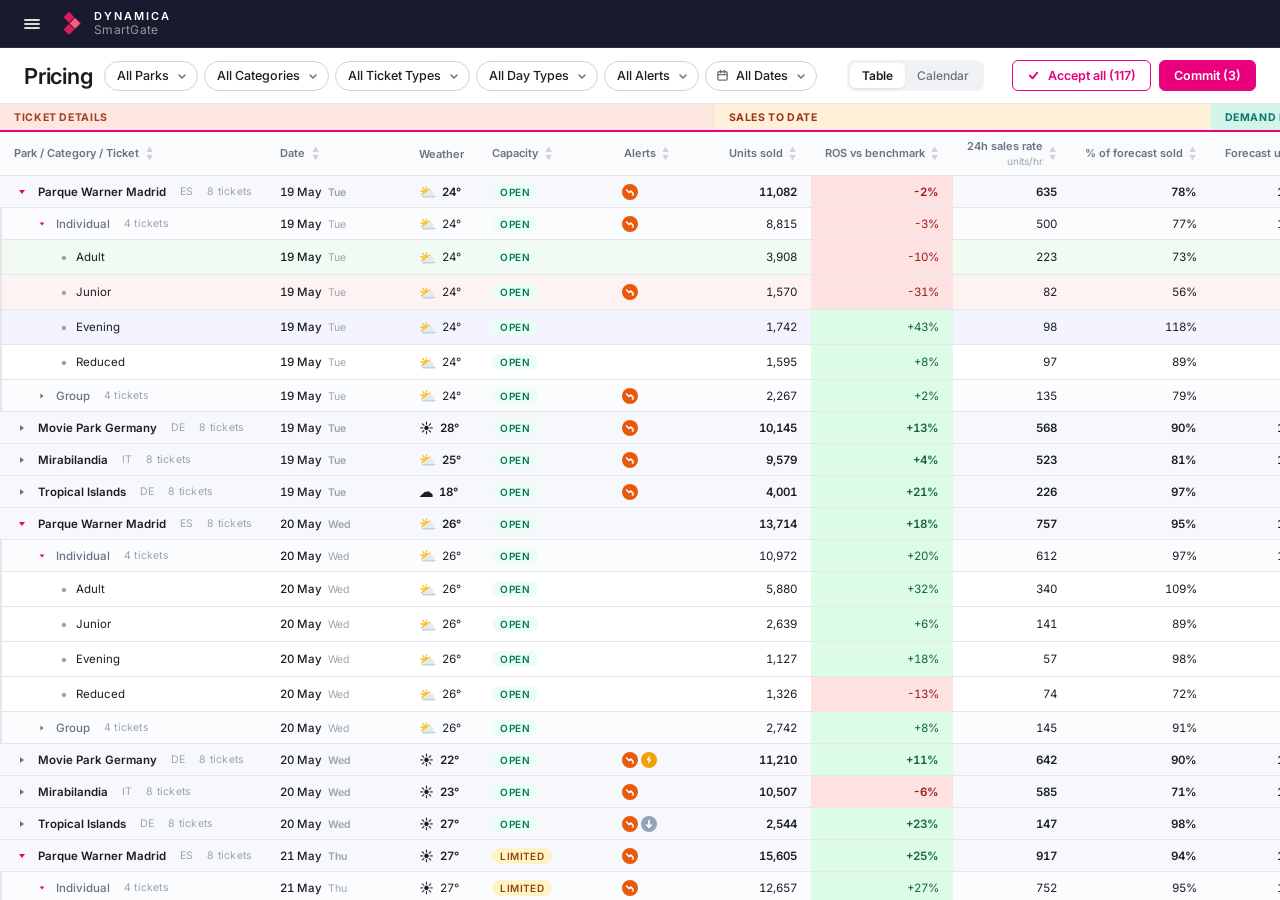
==== commit 576bfe98: "Rebalance alert distribution so all seven types fire visibly The prior data distribution starved eve" ====
--- a/index.html
+++ b/index.html
@@ -2187,7 +2187,9 @@
     const baseFcst = park.capacity * baseShare;
     const fcst = Math.max(20, Math.round(baseFcst * dayMult * wxMult * pick(r, 0.78, 1.15)));
 
-    const sellThrough = pick(r, 0.45, 1.10);
+    // Sell-through shifted upward so ROS centres near zero (was mean -9% → mean +2%).
+    // The previous distribution made Low pace fire on ~22% of leaves and starved everything else.
+    const sellThrough = pick(r, 0.55, 1.25);
     const sold = Math.round(fcst * sellThrough);
 
     // ROS vs benchmark
@@ -2197,25 +2199,44 @@
     const salesRate = Math.max(1, Math.round((sold / 18) * pick(r, 0.85, 1.15)));
     const pctOfFcst = Math.round((sold / Math.max(1, fcst)) * 100);
 
-    const dsBase = 50
-      + (date.isWeekend ? 12 : 0)
-      + (date.isHoliday ? 18 : 0)
-      + (wx.kind === 'sun' ? (inverted ? -10 : 8) : 0)
-      + (wx.kind === 'rain' ? (inverted ? 15 : -10) : 0);
-    const demand = Math.max(8, Math.min(99, Math.round(dsBase + pick(r, -10, 10))));
+    // Demand widened so both Low demand (<25) and High demand (>80) hit. Weekday
+    // baseline drops, weekend rises, weather effects bigger. Previously demand
+    // stuck in [40, 75], so Low demand fired 0 times and High demand was rare.
+    let dsBase = date.isWeekend ? 65 : 38;
+    if (date.isHoliday) dsBase += 18;
+    if (wx.kind === 'sun')   dsBase += inverted ? -10 : 12;
+    if (wx.kind === 'rain')  dsBase += inverted ? 18 : -14;
+    if (wx.kind === 'cloud') dsBase -= 4;
+    const demand = Math.max(8, Math.min(99, Math.round(dsBase + pick(r, -8, 8))));
 
     const yoy = Math.round(pick(r, -12, 18));
 
-    const current = Math.max(8,
+    let current = Math.max(8,
       ticket.basePrice +
       (date.isWeekend ? Math.round(ticket.basePrice * 0.22) : 0) +
       (date.isHoliday ? Math.round(ticket.basePrice * 0.10) : 0) +
       pickInt(r, -2, 2)
     );
 
-    const recLean = ((demand - 60) / 30) + (ros / 60) + pick(r, -0.25, 0.25);
+    // Price-inversion seed: ~7% of (sibling, park × date) combos get an out-of-band
+    // promo-error boost, making the sibling sometimes more expensive than Adult.
+    // The Adult never gets this boost — keeps inversions firing on the right leaf.
+    if (ticket.id !== 'adult') {
+      const invRng = rngFor('priceInv|' + park.id + '|' + ticket.id + '|' + date.iso);
+      if (invRng() < 0.07) current += pickInt(invRng, 8, 16);
+    }
+
+    let recLean = ((demand - 60) / 30) + (ros / 60) + pick(r, -0.25, 0.25);
     let rec = current + Math.round(recLean * 4);
     if (rec === current && r() > 0.4) rec = current + (r() > 0.5 ? 1 : -1);
+
+    // Out-of-line move seed: ~4% of leaves get a wild rec swing, putting their
+    // % change far above sibling median so the alert can fire on a real outlier.
+    const olRng = rngFor('outOfLine|' + key);
+    if (olRng() < 0.04) {
+      rec += (olRng() > 0.5 ? 1 : -1) * pickInt(olRng, 9, 14);
+      rec = Math.max(5, rec);
+    }
     const pctChange = Math.round(((rec - current) / current) * 1000) / 10;
 
     // leaf-level cap is filled in by computeParkDayFill() below
@@ -2435,7 +2456,7 @@
   };
   // Inline SVGs — 10x10 viewBox centred, stroke white via currentColor on the chip.
   const ALERT_ICONS = {
-    lowPace:    '<svg viewBox="0 0 10 10" width="10" height="10" fill="none" stroke="currentColor" stroke-width="1.6" stroke-linecap="round" stroke-linejoin="round"><polyline points="1.5,3 3.5,4.5 5.5,3.5 8,6.5"/><polyline points="6.2,6.5 8,6.5 8,4.7"/></svg>',
+    lowPace:    '<svg viewBox="0 0 10 10" width="10" height="10" fill="none" stroke="currentColor" stroke-width="1.6" stroke-linecap="round" stroke-linejoin="round"><polyline points="1.5,3 4,5.5 6,4 8,6.5"/><polygon points="6.5,8.7 8.7,8.7 8.7,5.5" fill="currentColor" stroke="none"/></svg>',
     highDemand: '<svg viewBox="0 0 10 10" width="10" height="10" fill="none" stroke="currentColor" stroke-width="1.7" stroke-linecap="round" stroke-linejoin="round"><line x1="5" y1="8.5" x2="5" y2="2.2"/><polyline points="2.8,4 5,1.8 7.2,4"/></svg>',
     lowDemand:  '<svg viewBox="0 0 10 10" width="10" height="10" fill="none" stroke="currentColor" stroke-width="1.7" stroke-linecap="round" stroke-linejoin="round"><line x1="5" y1="1.5" x2="5" y2="7.8"/><polyline points="2.8,6 5,8.2 7.2,6"/></svg>',
     weather:    '<svg viewBox="0 0 10 10" width="10" height="10" fill="none" stroke="currentColor" stroke-width="1.4" stroke-linecap="round" stroke-linejoin="round"><path d="M2.3 5.5 a1.6 1.6 0 0 1 1.5 -1.7 a1.8 1.8 0 0 1 3.5 0.3 a1.2 1.2 0 0 1 0.5 2.3 h-5 a1.3 1.3 0 0 1 -0.5 -0.9 z"/><line x1="3.8" y1="7.6" x2="3.3" y2="8.8"/><line x1="6.2" y1="7.6" x2="5.7" y2="8.8"/></svg>',
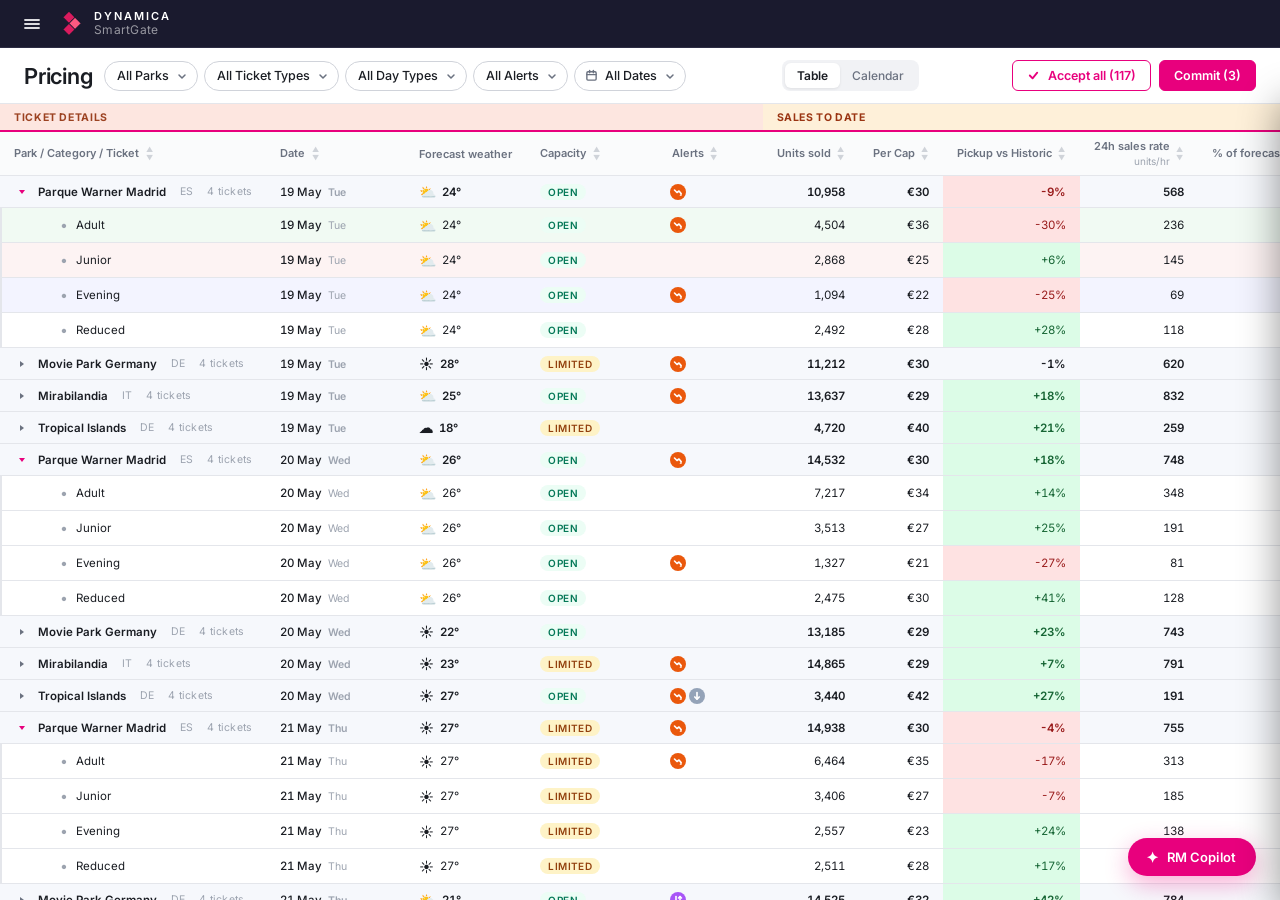
==== commit 8b27f88d: "Per Cap column, rename Pickup vs Historic, collapse Group, RM Copilot Five user-visible changes plus" ====
--- a/index.html
+++ b/index.html
@@ -170,21 +170,12 @@
       text-align: right;
       font-variant-numeric: tabular-nums;
     }
-    table.srt tbody tr:hover td:not(.cell-pos):not(.cell-neg) { background: var(--row-hover); }
-
-    /* ── Row hover dim (opacity on td, not the row, so cell-pos/neg + heatmap tints survive) ── */
-    table.srt tbody[data-hover-active="true"] tr:not(.is-hovered) td {
-      opacity: 0.55;
-      transition: opacity .12s;
-    }
-    table.srt tbody tr.is-hovered td:not(.cell-pos):not(.cell-neg) {
+    /* ── Row hover — subtle background tint only, scoped so YoY tints survive ── */
+    table.srt tbody tr:hover td:not(.cell-pos):not(.cell-neg) { background-color: var(--row-hover); }
+    table.cal-table tbody tr:hover td:not(.tier-pos2):not(.tier-pos1):not(.tier-zero):not(.tier-neg1):not(.tier-neg2) {
       background-color: var(--row-hover);
     }
-    table.cal-table tbody[data-hover-active="true"] tr:not(.is-hovered) td,
-    table.cal-table tbody[data-hover-active="true"] tr:not(.is-hovered) th.cal-route {
-      opacity: 0.55;
-      transition: opacity .12s;
-    }
+    table.cal-table tbody tr:hover th.cal-route { background-color: var(--row-hover); }
 
     /* Date column */
     table.srt tbody td.col-date {
@@ -1672,6 +1663,54 @@
       font-variant-numeric: tabular-nums;
     }
     .lm-override-input:focus { outline: 1.5px solid var(--accent); outline-offset: -1px; border-color: var(--accent); }
+
+    /* Channel / Source mix panels — stacked horizontal bar + 2-col legend */
+    .lm-mix-bar {
+      width: 100%;
+      height: 14px;
+      border-radius: 4px;
+      overflow: hidden;
+      display: flex;
+      margin-top: 4px;
+      background: #eef0f5;
+    }
+    .lm-mix-seg {
+      height: 100%;
+      cursor: default;
+      transition: filter .12s;
+    }
+    .lm-mix-seg:hover { filter: brightness(1.08); }
+    .lm-mix-legend {
+      display: grid;
+      grid-template-columns: 1fr 1fr;
+      gap: 6px 14px;
+      margin-top: 12px;
+      font-size: 11.5px;
+      color: var(--text-secondary);
+    }
+    .lm-mix-legend-item {
+      display: inline-flex;
+      align-items: center;
+      gap: 6px;
+      min-width: 0;
+    }
+    .lm-mix-legend-item .swatch {
+      width: 9px; height: 9px;
+      border-radius: 2px;
+      flex-shrink: 0;
+    }
+    .lm-mix-legend-item .lbl {
+      flex: 1;
+      overflow: hidden;
+      text-overflow: ellipsis;
+      white-space: nowrap;
+      color: var(--text-primary);
+    }
+    .lm-mix-legend-item .pct {
+      font-variant-numeric: tabular-nums;
+      font-weight: 600;
+      color: var(--text-primary);
+    }
     .lm-actions {
       display: flex;
       gap: 8px;
@@ -1746,6 +1785,293 @@
     .chart-tooltip-row .value { font-variant-numeric: tabular-nums; font-weight: 500; }
     .chart-tooltip-row.emphasized { font-weight: 700; color: #fff; }
     .chart-tooltip-row.emphasized .swatch { width: 12px; height: 12px; }
+    /* ─────────────────────────────────────────────────────────
+     *  RM Copilot — floating bubble + chat panels (general + row)
+     * ──────────────────────────────────────────────────────── */
+
+    /* Floating trigger bubble (always visible, bottom-right) */
+    .cp-fab {
+      position: fixed;
+      bottom: 24px;
+      right: 24px;
+      z-index: 1000;
+      display: inline-flex;
+      align-items: center;
+      gap: 8px;
+      padding: 11px 20px 11px 18px;
+      background: var(--accent);
+      color: #fff;
+      border: none;
+      border-radius: 24px;
+      font-family: 'Inter', sans-serif;
+      font-size: 13px;
+      font-weight: 600;
+      letter-spacing: 0.01em;
+      cursor: pointer;
+      box-shadow: 0 8px 24px rgba(232,0,125,0.32);
+      transition: background .15s, box-shadow .15s, transform .15s;
+    }
+    .cp-fab:hover { background: var(--accent-dim); box-shadow: 0 10px 28px rgba(232,0,125,0.42); }
+    .cp-fab:active { transform: translateY(1px); }
+    .cp-fab .cp-spark {
+      display: inline-block;
+      font-size: 15px;
+      line-height: 1;
+      animation: cpSpark 2.5s ease-in-out infinite;
+      transform-origin: center;
+    }
+    @keyframes cpSpark {
+      0%, 100% { opacity: 0.85; transform: scale(1); }
+      50%      { opacity: 1;    transform: scale(1.15); }
+    }
+
+    /* Shared chat-shell colours / fonts */
+    .cp-panel {
+      background: #1e2128;
+      border: 1px solid #2d313b;
+      border-radius: 12px;
+      box-shadow: 0 12px 40px rgba(0,0,0,.42);
+      color: #e5e7eb;
+      font-family: 'Inter', sans-serif;
+      display: flex;
+      flex-direction: column;
+      overflow: hidden;
+    }
+    .cp-header {
+      background: #16181d;
+      border-bottom: 1px solid #2d313b;
+      padding: 12px 14px;
+      flex-shrink: 0;
+      display: flex;
+      align-items: flex-start;
+      gap: 10px;
+    }
+    .cp-header .cp-title {
+      font-size: 13px;
+      font-weight: 600;
+      color: #fff;
+      letter-spacing: 0.01em;
+    }
+    .cp-header .cp-sub {
+      font-size: 11px;
+      color: #9ca3af;
+      margin-top: 2px;
+    }
+    .cp-header .cp-metrics {
+      font-size: 11px;
+      color: #9ca3af;
+      margin-top: 4px;
+      font-variant-numeric: tabular-nums;
+    }
+    .cp-header .cp-tag {
+      display: inline-flex;
+      align-items: center;
+      gap: 4px;
+      font-size: 10.5px;
+      font-weight: 600;
+      color: var(--accent);
+      letter-spacing: 0.04em;
+      margin-top: 6px;
+    }
+    .cp-header-close {
+      margin-left: auto;
+      width: 26px; height: 26px;
+      background: transparent;
+      border: none;
+      color: #9ca3af;
+      cursor: pointer;
+      border-radius: 5px;
+      display: inline-flex;
+      align-items: center;
+      justify-content: center;
+      flex-shrink: 0;
+    }
+    .cp-header-close:hover { background: #2a2e38; color: #fff; }
+
+    /* Chat scroll area */
+    .cp-chat {
+      flex: 1;
+      overflow-y: auto;
+      padding: 12px 14px;
+      display: flex;
+      flex-direction: column;
+      gap: 8px;
+      min-height: 0;
+    }
+    .cp-msg {
+      padding: 10px 13px;
+      border-radius: 10px;
+      font-size: 12px;
+      line-height: 1.45;
+      max-width: 88%;
+      white-space: pre-wrap;
+      word-break: break-word;
+    }
+    .cp-msg.cp-asst {
+      background: #2a2e38;
+      border: 1px solid #353a46;
+      color: #e5e7eb;
+      align-self: flex-start;
+      border-top-left-radius: 2px;
+    }
+    .cp-msg.cp-asst::before {
+      content: '✦ ';
+      color: var(--accent);
+      font-weight: 600;
+    }
+    .cp-msg.cp-user {
+      background: var(--accent);
+      color: #fff;
+      align-self: flex-end;
+      border-top-right-radius: 2px;
+    }
+    /* Typing indicator */
+    .cp-typing {
+      align-self: flex-start;
+      background: #2a2e38;
+      border: 1px solid #353a46;
+      border-radius: 10px;
+      border-top-left-radius: 2px;
+      padding: 10px 13px;
+      display: inline-flex;
+      align-items: center;
+      gap: 4px;
+    }
+    .cp-typing span {
+      display: inline-block;
+      width: 6px; height: 6px;
+      border-radius: 50%;
+      background: var(--accent);
+      animation: cpTyping 1.2s ease-in-out infinite;
+    }
+    .cp-typing span:nth-child(2) { animation-delay: 0.18s; }
+    .cp-typing span:nth-child(3) { animation-delay: 0.36s; }
+    @keyframes cpTyping {
+      0%, 100% { opacity: 0.35; transform: scale(0.85); }
+      50%      { opacity: 1;    transform: scale(1.1); }
+    }
+
+    /* Suggestion pills */
+    .cp-suggestions {
+      flex-shrink: 0;
+      padding: 8px 14px 4px;
+      display: flex;
+      flex-wrap: wrap;
+      gap: 6px;
+      border-top: 1px solid #2d313b;
+      background: #1a1c22;
+    }
+    .cp-pill {
+      background: #2a2e38;
+      border: 1px solid #353a46;
+      color: #e5e7eb;
+      font-family: 'Inter', sans-serif;
+      font-size: 10.5px;
+      padding: 4px 10px;
+      border-radius: 12px;
+      cursor: pointer;
+      transition: background .12s, border-color .12s, color .12s;
+    }
+    .cp-pill:hover { background: #353a46; border-color: var(--accent); color: #fff; }
+
+    /* Input row */
+    .cp-input-row {
+      flex-shrink: 0;
+      padding: 8px 12px 12px;
+      display: flex;
+      gap: 8px;
+      align-items: center;
+      background: #1a1c22;
+    }
+    .cp-input {
+      flex: 1;
+      background: #0f1116;
+      border: 1px solid #353a46;
+      border-radius: 18px;
+      padding: 8px 14px;
+      color: #e5e7eb;
+      font-family: 'Inter', sans-serif;
+      font-size: 12px;
+      outline: none;
+      min-width: 0;
+    }
+    .cp-input::placeholder { color: #6b7280; }
+    .cp-input:focus { border-color: var(--accent); }
+    .cp-send {
+      width: 32px; height: 32px;
+      border-radius: 50%;
+      background: var(--accent);
+      color: #fff;
+      border: none;
+      cursor: pointer;
+      display: inline-flex;
+      align-items: center;
+      justify-content: center;
+      flex-shrink: 0;
+      transition: background .12s;
+    }
+    .cp-send:hover { background: var(--accent-dim); }
+    .cp-send:disabled { opacity: 0.5; cursor: default; background: #353a46; }
+    .cp-send svg { display: block; }
+
+    /* General copilot panel — bottom-right floating */
+    .cp-general-panel {
+      position: fixed;
+      bottom: 80px;
+      right: 24px;
+      width: 420px;
+      height: 480px;
+      z-index: 1001;
+      transform: scale(0.92) translateY(8px);
+      transform-origin: bottom right;
+      opacity: 0;
+      visibility: hidden;
+      transition: transform .2s cubic-bezier(.2,.7,.3,1.1), opacity .2s ease, visibility 0s linear .2s, right .25s cubic-bezier(.2,.7,.3,1);
+    }
+    .cp-general-panel.is-open {
+      transform: scale(1) translateY(0);
+      opacity: 1;
+      visibility: visible;
+      transition: transform .2s cubic-bezier(.2,.7,.3,1.1), opacity .2s ease, right .25s cubic-bezier(.2,.7,.3,1);
+    }
+    .cp-general-panel.row-open { right: 396px; }
+
+    /* Row copilot panel — right side */
+    .cp-row-panel {
+      position: fixed;
+      top: 90px;
+      right: 0;
+      bottom: 0;
+      height: calc(100vh - 90px);
+      width: 360px;
+      z-index: 1002;
+      border-radius: 12px 0 0 12px;
+      transform: translateX(100%);
+      transition: transform .25s cubic-bezier(.2,.7,.3,1);
+    }
+    .cp-row-panel.is-open { transform: translateX(0); }
+
+    /* "✦ Ask" pill button on each leaf action cell + in modal header */
+    .cp-ask-btn {
+      display: inline-flex;
+      align-items: center;
+      gap: 3px;
+      padding: 2px 8px;
+      font-family: 'Inter', sans-serif;
+      font-size: 11px;
+      font-weight: 600;
+      color: var(--accent);
+      background: transparent;
+      border: 1px solid var(--accent);
+      border-radius: 999px;
+      cursor: pointer;
+      transition: background .12s, color .12s;
+      margin-left: 4px;
+      flex-shrink: 0;
+    }
+    .cp-ask-btn:hover { background: var(--accent); color: #fff; }
+    .cp-ask-btn .spark { font-size: 10px; line-height: 1; }
+    .lm-header .cp-ask-btn { font-size: 12px; padding: 3px 10px; margin-left: 8px; margin-right: 4px; }
   </style>
 </head>
 <body>
@@ -1777,10 +2103,6 @@
       <div class="filter-group" id="filterGroup">
         <button class="filter-pill ms-pill" data-filter="park" type="button" aria-haspopup="listbox" aria-expanded="false">
           <span class="ms-trigger-text">All Parks</span>
-          <span class="ms-trigger-count" hidden></span>
-        </button>
-        <button class="filter-pill ms-pill" data-filter="category" type="button" aria-haspopup="listbox" aria-expanded="false">
-          <span class="ms-trigger-text">All Categories</span>
           <span class="ms-trigger-count" hidden></span>
         </button>
         <button class="filter-pill ms-pill" data-filter="ticket" type="button" aria-haspopup="listbox" aria-expanded="false">
@@ -1831,19 +2153,20 @@
         <thead>
           <tr class="bands">
             <th class="band-product" colspan="5">Ticket details</th>
-            <th class="band-sales"   colspan="4">Sales to date</th>
+            <th class="band-sales"   colspan="5">Sales to date</th>
             <th class="band-demand"  colspan="3">Demand forecast</th>
             <th class="band-price"   colspan="4">Price recommendation</th>
           </tr>
           <tr class="cols">
             <th class="sortable" data-sort-key="name" data-sort-type="text"><span class="th-inner"><span class="th-text">Park / Category / Ticket</span><span class="sort-ind" aria-hidden="true"><span class="sa-up">▲</span><span class="sa-down">▼</span></span></span></th>
             <th class="sortable" data-sort-key="date" data-sort-type="text"><span class="th-inner"><span class="th-text">Date</span><span class="sort-ind" aria-hidden="true"><span class="sa-up">▲</span><span class="sa-down">▼</span></span></span></th>
-            <th>Weather</th>
+            <th>Forecast weather</th>
             <th class="sortable" data-sort-key="cap" data-sort-type="text"><span class="th-inner"><span class="th-text">Capacity</span><span class="sort-ind" aria-hidden="true"><span class="sa-up">▲</span><span class="sa-down">▼</span></span></span></th>
             <th class="sortable" data-sort-key="alertCount" data-sort-type="num"><span class="th-inner"><span class="th-text">Alerts</span><span class="sort-ind" aria-hidden="true"><span class="sa-up">▲</span><span class="sa-down">▼</span></span></span></th>
 
             <th class="num sortable" data-sort-key="sold" data-sort-type="num"><span class="th-inner"><span class="th-text">Units sold</span><span class="sort-ind" aria-hidden="true"><span class="sa-up">▲</span><span class="sa-down">▼</span></span></span></th>
-            <th class="num sortable" data-sort-key="ros" data-sort-type="num"><span class="th-inner"><span class="th-text">ROS vs benchmark</span><span class="sort-ind" aria-hidden="true"><span class="sa-up">▲</span><span class="sa-down">▼</span></span></span></th>
+            <th class="num sortable" data-sort-key="perCap" data-sort-type="num"><span class="th-inner"><span class="th-text">Per Cap</span><span class="sort-ind" aria-hidden="true"><span class="sa-up">▲</span><span class="sa-down">▼</span></span></span></th>
+            <th class="num sortable" data-sort-key="ros" data-sort-type="num"><span class="th-inner"><span class="th-text">Pickup vs Historic</span><span class="sort-ind" aria-hidden="true"><span class="sa-up">▲</span><span class="sa-down">▼</span></span></span></th>
             <th class="num sortable" data-sort-key="salesRate" data-sort-type="num"><span class="th-inner"><span class="th-text">24h sales rate<span class="sub">units/hr</span></span><span class="sort-ind" aria-hidden="true"><span class="sa-up">▲</span><span class="sa-down">▼</span></span></span></th>
             <th class="num sortable" data-sort-key="pctOfFcst" data-sort-type="num"><span class="th-inner"><span class="th-text">% of forecast sold</span><span class="sort-ind" aria-hidden="true"><span class="sa-up">▲</span><span class="sa-down">▼</span></span></span></th>
 
@@ -1900,6 +2223,53 @@
 
     <!-- ── Leaf detail modal (row click) ── -->
     <div class="lm-backdrop" id="lmBackdrop" aria-hidden="true"></div>
+
+    <!-- ── RM Copilot: floating bubble + general panel + row panel ── -->
+    <button class="cp-fab" id="cpFab" type="button" aria-label="Open RM Copilot">
+      <span class="cp-spark" aria-hidden="true">✦</span>
+      <span>RM Copilot</span>
+    </button>
+
+    <div class="cp-panel cp-general-panel" id="cpGeneralPanel" role="dialog" aria-modal="false" aria-label="RM Copilot">
+      <div class="cp-header">
+        <div style="min-width:0">
+          <div class="cp-title">RM Copilot</div>
+          <div class="cp-sub">Portfolio — all parks</div>
+        </div>
+        <button class="cp-header-close" type="button" id="cpGeneralClose" aria-label="Close">
+          <svg width="14" height="14" viewBox="0 0 14 14" fill="none" stroke="currentColor" stroke-width="1.8" stroke-linecap="round" aria-hidden="true">
+            <line x1="3.5" y1="3.5" x2="10.5" y2="10.5"/>
+            <line x1="10.5" y1="3.5" x2="3.5" y2="10.5"/>
+          </svg>
+        </button>
+      </div>
+      <div class="cp-chat"        id="cpGeneralChat"></div>
+      <div class="cp-suggestions" id="cpGeneralSuggestions"></div>
+      <div class="cp-input-row">
+        <input type="text" class="cp-input" id="cpGeneralInput" placeholder="Ask about the portfolio…">
+        <button class="cp-send" type="button" id="cpGeneralSend" aria-label="Send">
+          <svg width="14" height="14" viewBox="0 0 14 14" fill="none" stroke="currentColor" stroke-width="1.8" stroke-linecap="round" stroke-linejoin="round" aria-hidden="true">
+            <line x1="2.5" y1="7" x2="11.5" y2="7"/>
+            <polyline points="8,3.5 11.5,7 8,10.5"/>
+          </svg>
+        </button>
+      </div>
+    </div>
+
+    <div class="cp-panel cp-row-panel" id="cpRowPanel" role="dialog" aria-modal="false" aria-label="Row Copilot">
+      <div class="cp-header" id="cpRowHeader"></div>
+      <div class="cp-chat"        id="cpRowChat"></div>
+      <div class="cp-suggestions" id="cpRowSuggestions"></div>
+      <div class="cp-input-row">
+        <input type="text" class="cp-input" id="cpRowInput" placeholder="Ask about this row…">
+        <button class="cp-send" type="button" id="cpRowSend" aria-label="Send">
+          <svg width="14" height="14" viewBox="0 0 14 14" fill="none" stroke="currentColor" stroke-width="1.8" stroke-linecap="round" stroke-linejoin="round" aria-hidden="true">
+            <line x1="2.5" y1="7" x2="11.5" y2="7"/>
+            <polyline points="8,3.5 11.5,7 8,10.5"/>
+          </svg>
+        </button>
+      </div>
+    </div>
 
   </main>
 </div>
@@ -2026,104 +2396,48 @@
       name: 'Parque Warner Madrid',
       country: 'ES',
       capacity: 22000,
-      categories: [
-        {
-          id: 'individual', label: 'Individual',
-          tickets: [
-            { id: 'adult',   label: 'Adult',   basePrice: 34 },
-            { id: 'junior',  label: 'Junior',  basePrice: 27 },
-            { id: 'evening', label: 'Evening', basePrice: 22 },
-            { id: 'reduced', label: 'Reduced', basePrice: 30 },
-          ]
-        },
-        {
-          id: 'group', label: 'Group',
-          tickets: [
-            { id: 'school',    label: 'School groups',    basePrice: 24 },
-            { id: 'adultgrp',  label: 'Adult groups 20+', basePrice: 31 },
-            { id: 'family',    label: 'Family pack',      basePrice: 28 },
-            { id: 'corporate', label: 'Corporate',        basePrice: 36 },
-          ]
-        }
-      ]
+      tickets: [
+        { id: 'adult',   label: 'Adult',   basePrice: 34 },
+        { id: 'junior',  label: 'Junior',  basePrice: 27 },
+        { id: 'evening', label: 'Evening', basePrice: 22 },
+        { id: 'reduced', label: 'Reduced', basePrice: 30 },
+      ],
     },
     {
       id: 'moviepark',
       name: 'Movie Park Germany',
       country: 'DE',
       capacity: 18000,
-      categories: [
-        {
-          id: 'individual', label: 'Individual',
-          tickets: [
-            { id: 'adult',   label: 'Adult',   basePrice: 33 },
-            { id: 'junior',  label: 'Junior',  basePrice: 28 },
-            { id: 'evening', label: 'Evening', basePrice: 22 },
-            { id: 'senior',  label: 'Senior',  basePrice: 28 },
-          ]
-        },
-        {
-          id: 'group', label: 'Group',
-          tickets: [
-            { id: 'school',    label: 'School groups',    basePrice: 23 },
-            { id: 'adultgrp',  label: 'Adult groups 20+', basePrice: 30 },
-            { id: 'family',    label: 'Family pack',      basePrice: 27 },
-            { id: 'corporate', label: 'Corporate',        basePrice: 35 },
-          ]
-        }
-      ]
+      tickets: [
+        { id: 'adult',   label: 'Adult',   basePrice: 33 },
+        { id: 'junior',  label: 'Junior',  basePrice: 28 },
+        { id: 'evening', label: 'Evening', basePrice: 22 },
+        { id: 'senior',  label: 'Senior',  basePrice: 28 },
+      ],
     },
     {
       id: 'mirabilandia',
       name: 'Mirabilandia',
       country: 'IT',
       capacity: 20000,
-      categories: [
-        {
-          id: 'individual', label: 'Individual',
-          tickets: [
-            { id: 'adult',   label: 'Adult',   basePrice: 33 },
-            { id: 'junior',  label: 'Junior',  basePrice: 27 },
-            { id: 'evening', label: 'Evening', basePrice: 22 },
-            { id: 'reduced', label: 'Reduced', basePrice: 27 },
-          ]
-        },
-        {
-          id: 'group', label: 'Group',
-          tickets: [
-            { id: 'school',    label: 'School groups',    basePrice: 22 },
-            { id: 'adultgrp',  label: 'Adult groups 20+', basePrice: 29 },
-            { id: 'family',    label: 'Family pack',      basePrice: 26 },
-            { id: 'corporate', label: 'Corporate',        basePrice: 34 },
-          ]
-        }
-      ]
+      tickets: [
+        { id: 'adult',   label: 'Adult',   basePrice: 33 },
+        { id: 'junior',  label: 'Junior',  basePrice: 27 },
+        { id: 'evening', label: 'Evening', basePrice: 22 },
+        { id: 'reduced', label: 'Reduced', basePrice: 27 },
+      ],
     },
     {
       id: 'tropical',
       name: 'Tropical Islands',
       country: 'DE',
       capacity: 6000,
-      categories: [
-        {
-          id: 'individual', label: 'Individual',
-          tickets: [
-            { id: 'adult',   label: 'Adult',   basePrice: 45 },
-            { id: 'junior',  label: 'Junior',  basePrice: 36 },
-            { id: 'evening', label: 'Evening', basePrice: 30 },
-            { id: 'senior',  label: 'Senior',  basePrice: 40 },
-          ]
-        },
-        {
-          id: 'group', label: 'Group',
-          tickets: [
-            { id: 'school',    label: 'School groups',    basePrice: 32 },
-            { id: 'adultgrp',  label: 'Adult groups 20+', basePrice: 41 },
-            { id: 'family',    label: 'Family pack',      basePrice: 38 },
-            { id: 'corporate', label: 'Corporate',        basePrice: 46 },
-          ]
-        }
-      ]
+      tickets: [
+        { id: 'adult',   label: 'Adult',   basePrice: 45 },
+        { id: 'junior',  label: 'Junior',  basePrice: 36 },
+        { id: 'evening', label: 'Evening', basePrice: 30 },
+        { id: 'senior',  label: 'Senior',  basePrice: 40 },
+      ],
     },
   ];
 
@@ -2163,8 +2477,8 @@
     return { icon, kind, temp };
   }
 
-  function leafRowFor(park, category, ticket, date) {
-    const key = park.id + '|' + category.id + '|' + ticket.id + '|' + date.iso;
+  function leafRowFor(park, ticket, date) {
+    const key = park.id + '|' + ticket.id + '|' + date.iso;
     const r = rngFor(key);
 
     let dayMult = 1.0;
@@ -2179,10 +2493,10 @@
     if (wx.kind === 'cloud') wxMult = inverted ? 1.10 : 0.94;
     if (wx.kind === 'rain')  wxMult = inverted ? 1.35 : 0.65;
 
-    // Share of capacity per ticket type — totals ~0.61 across all 8 leaves
-    const indivShare = { adult: 0.22, junior: 0.13, evening: 0.06, reduced: 0.07, senior: 0.07 }[ticket.id] || 0.08;
-    const grpShare   = { school: 0.04, adultgrp: 0.03, family: 0.04, corporate: 0.02 }[ticket.id] || 0.03;
-    const baseShare  = category.id === 'individual' ? indivShare : grpShare;
+    // Per-ticket share of park capacity. Boosted vs the pre-collapse values to
+    // backfill the removed Group category — totals ~0.69 so a busy day can still
+    // cross the capacity-risk threshold.
+    const baseShare = { adult: 0.32, junior: 0.18, evening: 0.09, reduced: 0.10, senior: 0.10 }[ticket.id] || 0.12;
 
     const baseFcst = park.capacity * baseShare;
     const fcst = Math.max(20, Math.round(baseFcst * dayMult * wxMult * pick(r, 0.78, 1.15)));
@@ -2242,7 +2556,7 @@
     // leaf-level cap is filled in by computeParkDayFill() below
     return {
       key,
-      park, category, ticket, date,
+      park, ticket, date,
       sold, fcst, ros, salesRate, pctOfFcst,
       demand, yoy, wx,
       current, rec, pctChange,
@@ -2295,7 +2609,7 @@
     const cfg = alertCfg;
     if (cfg.lowPace.enabled && agg.ros < cfg.lowPace.threshold) {
       out.push(makeAlert('lowPace',
-        'Low pace: ROS ' + (agg.ros > 0 ? '+' : '') + agg.ros + '% (threshold ' + cfg.lowPace.threshold + '%)'));
+        'Low pace: Pickup ' + (agg.ros > 0 ? '+' : '') + agg.ros + '% vs historic (threshold ' + cfg.lowPace.threshold + '%)'));
     }
     if (cfg.highDemand.enabled && agg.demand > cfg.highDemand.threshold) {
       out.push(makeAlert('highDemand',
@@ -2384,32 +2698,28 @@
   }
 
   // ── State key (per brief) ──
-  function stateKey(park, category, ticket, date) {
-    return park.name + ' — ' + category.label + ' — ' + ticket.label + '|' + date.iso;
+  function stateKey(park, ticket, date) {
+    return park.name + ' — ' + ticket.label + '|' + date.iso;
   }
 
   // ── State stores ──
   const rowStates = {};   // keyed by stateKey
   const expanded = {
-    parks: new Set(),   // `${parkId}|${dateISO}`
-    cats:  new Set(),   // `${parkId}|${categoryId}|${dateISO}`
+    parks: new Set(),   // `${parkId}|${dateISO}` — expanded park rows show their ticket children
   };
-  // Default expansion: Warner Madrid → Individual, across all dates
+  // Default expansion: Warner Madrid expanded across all dates.
   DATES.forEach(d => {
     expanded.parks.add('warner|' + d.iso);
-    expanded.cats.add('warner|individual|' + d.iso);
   });
 
   // ── Compute all rows once, keyed for state lookups ──
   const ALL_LEAVES = {};   // stateKey → leaf
   PARKS.forEach(park => {
-    park.categories.forEach(cat => {
-      cat.tickets.forEach(t => {
-        DATES.forEach(d => {
-          const leaf = leafRowFor(park, cat, t, d);
-          leaf.stateKey = stateKey(park, cat, t, d);
-          ALL_LEAVES[leaf.stateKey] = leaf;
-        });
+    park.tickets.forEach(t => {
+      DATES.forEach(d => {
+        const leaf = leafRowFor(park, t, d);
+        leaf.stateKey = stateKey(park, t, d);
+        ALL_LEAVES[leaf.stateKey] = leaf;
       });
     });
   });
@@ -2483,7 +2793,7 @@
 
     if (cfg.lowPace.enabled && leaf.ros < cfg.lowPace.threshold) {
       out.push(makeAlert('lowPace',
-        'Low pace: ROS ' + fmtSigned(leaf.ros) + ' (threshold ' + cfg.lowPace.threshold + '%)'));
+        'Low pace: Pickup ' + fmtSigned(leaf.ros) + ' vs historic (threshold ' + cfg.lowPace.threshold + '%)'));
     }
     if (cfg.highDemand.enabled && leaf.demand > cfg.highDemand.threshold) {
       out.push(makeAlert('highDemand',
@@ -2515,39 +2825,34 @@
     if (!alertCfg.priceInv.enabled && !alertCfg.outOfLine.enabled) return;
     PARKS.forEach(park => {
       DATES.forEach(date => {
-        // Price inversion: Adult cheaper than any sibling within Individual.
+        // Price inversion: Adult cheaper than any sibling ticket type within the park.
         if (alertCfg.priceInv.enabled) {
-          const cat = park.categories.find(c => c.id === 'individual');
-          if (cat) {
-            const adultTicket = cat.tickets.find(t => t.id === 'adult');
-            if (adultTicket) {
-              const adult = ALL_LEAVES[stateKey(park, cat, adultTicket, date)];
-              const higher = cat.tickets
-                .filter(t => t.id !== 'adult')
-                .map(t => ALL_LEAVES[stateKey(park, cat, t, date)])
-                .filter(s => s.current > adult.current);
-              if (higher.length) {
-                const worst = higher.reduce((m, s) => s.current > m.current ? s : m, higher[0]);
-                adult.alerts.push(makeAlert('priceInv',
-                  'Price inversion: Adult €' + adult.current + ' < ' + worst.ticket.label + ' €' + worst.current));
-              }
+          const adultTicket = park.tickets.find(t => t.id === 'adult');
+          if (adultTicket) {
+            const adult = ALL_LEAVES[stateKey(park, adultTicket, date)];
+            const higher = park.tickets
+              .filter(t => t.id !== 'adult')
+              .map(t => ALL_LEAVES[stateKey(park, t, date)])
+              .filter(s => s.current > adult.current);
+            if (higher.length) {
+              const worst = higher.reduce((m, s) => s.current > m.current ? s : m, higher[0]);
+              adult.alerts.push(makeAlert('priceInv',
+                'Price inversion: Adult €' + adult.current + ' < ' + worst.ticket.label + ' €' + worst.current));
             }
           }
         }
-        // Out-of-line move: leaf's |% change| > 3× sibling median.
+        // Out-of-line move: leaf's |% change| > 3× sibling median (siblings = same park × date).
         if (alertCfg.outOfLine.enabled) {
-          park.categories.forEach(cat => {
-            const leaves = cat.tickets.map(t => ALL_LEAVES[stateKey(park, cat, t, date)]);
-            const pcts = leaves.map(l => Math.abs((l.rec - l.current) / l.current * 100));
-            const sorted = pcts.slice().sort((a, b) => a - b);
-            const median = sorted[Math.floor(sorted.length / 2)];
-            if (median < 1) return; // skip when siblings are flat
-            leaves.forEach((l, i) => {
-              if (pcts[i] > median * 3) {
-                l.alerts.push(makeAlert('outOfLine',
-                  'Out-of-line move: ' + pcts[i].toFixed(1) + '% vs sibling median ' + median.toFixed(1) + '%'));
-              }
-            });
+          const leaves = park.tickets.map(t => ALL_LEAVES[stateKey(park, t, date)]);
+          const pcts = leaves.map(l => Math.abs((l.rec - l.current) / l.current * 100));
+          const sorted = pcts.slice().sort((a, b) => a - b);
+          const median = sorted[Math.floor(sorted.length / 2)];
+          if (median < 1) return; // skip when siblings are flat
+          leaves.forEach((l, i) => {
+            if (pcts[i] > median * 3) {
+              l.alerts.push(makeAlert('outOfLine',
+                'Out-of-line move: ' + pcts[i].toFixed(1) + '% vs sibling median ' + median.toFixed(1) + '%'));
+            }
           });
         }
       });
@@ -2561,11 +2866,10 @@
   // ── Pre-seed demo states for screenshot ──
   (function preseed() {
     const warner = PARKS[0];
-    const indiv  = warner.categories[0];
     const d0     = DATES[0];
-    const adultKey   = stateKey(warner, indiv, indiv.tickets[0], d0);
-    const juniorKey  = stateKey(warner, indiv, indiv.tickets[1], d0);
-    const eveningKey = stateKey(warner, indiv, indiv.tickets[2], d0);
+    const adultKey   = stateKey(warner, warner.tickets[0], d0);
+    const juniorKey  = stateKey(warner, warner.tickets[1], d0);
+    const eveningKey = stateKey(warner, warner.tickets[2], d0);
     rowStates[adultKey]   = { state: 'accepted' };
     rowStates[juniorKey]  = { state: 'rejected' };
     const evLeaf = ALL_LEAVES[eveningKey];
@@ -2676,6 +2980,7 @@
     const rec = st && typeof st.overrideValue === 'number' ? st.overrideValue : leaf.rec;
     switch (key) {
       case 'sold':      return leaf.sold;
+      case 'perCap':    return leaf.current;   // leaf has one price → Per Cap == price
       case 'ros':       return leaf.ros;
       case 'salesRate': return leaf.salesRate;
       case 'pctOfFcst': return leaf.pctOfFcst;
@@ -2690,18 +2995,11 @@
     return null;
   }
 
-  // Sort-value for a Park or Park×Category aggregate row.
-  function aggSortValueForKey(park, cat /* optional */, date, key) {
-    if (key === 'name') return (cat ? cat.label : park.name).toLowerCase();
+  // Sort-value for a Park aggregate row.
+  function aggSortValueForKey(park, date, key) {
+    if (key === 'name') return park.name.toLowerCase();
     if (key === 'date') return date.iso;
-    const leaves = [];
-    if (cat) {
-      cat.tickets.forEach(t => leaves.push(ALL_LEAVES[stateKey(park, cat, t, date)]));
-    } else {
-      park.categories.forEach(c =>
-        c.tickets.forEach(t => leaves.push(ALL_LEAVES[stateKey(park, c, t, date)]))
-      );
-    }
+    const leaves = park.tickets.map(t => ALL_LEAVES[stateKey(park, t, date)]);
     const agg = aggregate(leaves);
     if (key === 'cap') return capModeForParkDay(agg.fcst, park.capacity);
     if (key === 'current' || key === 'rec' || key === 'pctChange') {
@@ -2718,6 +3016,7 @@
     }
     switch (key) {
       case 'sold':      return agg.sold;
+      case 'perCap':    return agg.sold > 0 ? agg.revenue / agg.sold : null;
       case 'ros':       return agg.ros;
       case 'salesRate': return agg.salesRate;
       case 'pctOfFcst': return agg.pctOfFcst;
@@ -2769,24 +3068,18 @@
     visibleDates.forEach(date => {
       let parksToIter = PARKS.filter(parkMatchesFilter).filter(park => anyLeafPassesIn(park, date));
       if (useAggSort) {
-        parksToIter = sortByKey(parksToIter, p => aggSortValueForKey(p, null, date, sortKey), isText);
+        parksToIter = sortByKey(parksToIter, p => aggSortValueForKey(p, date, sortKey), isText);
       }
 
       parksToIter.forEach(park => {
         const parkExpanded = expanded.parks.has(park.id + '|' + date.iso);
 
-        // Compute category aggregates + leaf rows
-        const catAggs = park.categories.map(cat => {
-          const leafRows = cat.tickets.map(t => ALL_LEAVES[stateKey(park, cat, t, date)]);
-          const agg = aggregate(leafRows);
-          return { cat, leafRows, agg };
-        });
-        const allLeafRows = [].concat(...catAggs.map(c => c.leafRows));
+        // Compute all leaf rows for this park × date
+        const allLeafRows = park.tickets.map(t => ALL_LEAVES[stateKey(park, t, date)]);
         const parkAgg  = aggregate(allLeafRows);
         const parkCap  = capModeForParkDay(parkAgg.fcst, park.capacity);
         // Propagate park-day capacity mode to every leaf for consistent chip display
         allLeafRows.forEach(l => { l.cap = parkCap; });
-        catAggs.forEach(c => { c.capMode = parkCap; });
         const parkWx   = weatherFor(park.id, date.iso);
 
         // ── Park row ──
@@ -2794,30 +3087,17 @@
 
         if (!parkExpanded) return;
 
-        // ── Category rows (sorted within park) ──
-        let catsToIter = catAggs.filter(({ cat }) => anyLeafPassesIn(park, date, cat));
+        // ── Leaf rows (sorted within park) ──
+        let leavesToIter = allLeafRows.filter(leafPasses);
         if (useAggSort) {
-          catsToIter = sortByKey(catsToIter, ca => aggSortValueForKey(park, ca.cat, date, sortKey), isText);
+          leavesToIter = sortByKey(leavesToIter, leaf => leafSortValueForKey(leaf, sortKey), isText);
         }
-
-        catsToIter.forEach(({ cat, leafRows, agg, capMode }) => {
-          const catExpanded = expanded.cats.has(park.id + '|' + cat.id + '|' + date.iso);
-          out.push(categoryRowHtml(park, cat, date, agg, capMode, catExpanded, leafRows));
-
-          if (!catExpanded) return;
-
-          // ── Leaf rows (sorted within category) ──
-          let leavesToIter = leafRows.filter(leafPasses);
-          if (useAggSort) {
-            leavesToIter = sortByKey(leavesToIter, leaf => leafSortValueForKey(leaf, sortKey), isText);
-          }
-          leavesToIter.forEach(leaf => out.push(leafRowHtml(leaf)));
-        });
+        leavesToIter.forEach(leaf => out.push(leafRowHtml(leaf)));
       });
     });
 
     if (!out.length) {
-      out.push('<tr class="srt-empty"><td colspan="16">No matching rows for the current filters.</td></tr>');
+      out.push('<tr class="srt-empty"><td colspan="17">No matching rows for the current filters.</td></tr>');
     }
 
     body.innerHTML = out.join('');
@@ -2826,7 +3106,7 @@
   }
 
   function parkRowHtml(park, date, agg, capMode, wx, isExpanded, leafRows) {
-    const totalLeaves = park.categories.reduce((s, c) => s + c.tickets.length, 0);
+    const totalLeaves = park.tickets.length;
     const price = aggregatePrice(leafRows);
     const recTint = tintFor(Math.round(price.pctChange));
     const direct = aggregateGroupAAlerts(agg, park.capacity, wx.kind, park.id);
@@ -2853,6 +3133,7 @@
         alertsCellHtml(alerts) +
 
         '<td class="num">' + fmtInt(agg.sold) + '</td>' +
+        '<td class="num">' + fmtEur(agg.sold > 0 ? agg.revenue / agg.sold : 0) + '</td>' +
         '<td class="num ' + tintFor(agg.ros) + '">' + signed(agg.ros, '%') + '</td>' +
         '<td class="num">' + fmtInt(agg.salesRate) + '</td>' +
         '<td class="num">' + agg.pctOfFcst + '%</td>' +
@@ -2866,48 +3147,6 @@
         '<td class="num ' + recTint + '">' + fmtEur(price.avgRec) + '</td>' +
         '<td class="num ' + recTint + '">' + signed(Math.round(price.pctChange * 10) / 10, '%') + '</td>' +
         '<td class="action-cell"><span class="row-action-meta">' + totalLeaves + ' rows</span></td>' +
-      '</tr>'
-    );
-  }
-
-  function categoryRowHtml(park, cat, date, agg, capMode, isExpanded, leafRows) {
-    const price = aggregatePrice(leafRows);
-    const recTint = tintFor(Math.round(price.pctChange));
-    const wx = weatherFor(park.id, date.iso);
-    const direct = aggregateGroupAAlerts(agg, park.capacity, wx.kind, park.id);
-    const alerts = unionAlertsWithRollup(direct, leafRows);
-    return (
-      '<tr class="row-category" data-park="' + park.id + '" data-cat="' + cat.id + '" data-date="' + date.iso + '">' +
-        '<td class="col-name">' +
-          '<span class="accordion-name lvl-2 ' + (isExpanded ? 'expanded' : '') + '" role="button" tabindex="0" data-toggle="cat" aria-expanded="' + isExpanded + '">' +
-            '<span class="accordion-chev">' +
-              '<svg width="10" height="10" viewBox="0 0 10 10" fill="currentColor" aria-hidden="true"><polygon points="3,2 7,5 3,8"/></svg>' +
-            '</span>' +
-            '<span class="lvl-cat-name">' + cat.label + '</span>' +
-            '<span class="row-meta">' + cat.tickets.length + ' tickets</span>' +
-          '</span>' +
-        '</td>' +
-        '<td class="col-date">' +
-          '<span class="date-num">' + date.label + '</span>' +
-          '<span class="date-dow">' + date.dowLabel + '</span>' +
-        '</td>' +
-        '<td>' + weatherCell(wx) + '</td>' +
-        '<td>' + capChip(capMode) + '</td>' +
-        alertsCellHtml(alerts) +
-
-        '<td class="num">' + fmtInt(agg.sold) + '</td>' +
-        '<td class="num ' + tintFor(agg.ros) + '">' + signed(agg.ros, '%') + '</td>' +
-        '<td class="num">' + fmtInt(agg.salesRate) + '</td>' +
-        '<td class="num">' + agg.pctOfFcst + '%</td>' +
-
-        '<td class="num">' + fmtInt(agg.fcst) + '</td>' +
-        '<td class="num">' + demandCell(agg.demand) + '</td>' +
-        '<td class="num ' + tintFor(agg.yoy) + '">' + signed(agg.yoy, '%') + '</td>' +
-
-        '<td class="num">' + fmtEur(price.avgCurrent) + '</td>' +
-        '<td class="num ' + recTint + '">' + fmtEur(price.avgRec) + '</td>' +
-        '<td class="num ' + recTint + '">' + signed(Math.round(price.pctChange * 10) / 10, '%') + '</td>' +
-        '<td class="action-cell"><span class="row-action-meta">' + cat.tickets.length + ' rows</span></td>' +
       '</tr>'
     );
   }
@@ -2946,7 +3185,7 @@
     }
 
     return (
-      '<tr class="row-leaf' + stateCls + '" data-key="' + leaf.stateKey + '" data-park="' + leaf.park.id + '" data-cat="' + leaf.category.id + '" data-date="' + leaf.date.iso + '">' +
+      '<tr class="row-leaf' + stateCls + '" data-key="' + leaf.stateKey + '" data-park="' + leaf.park.id + '" data-date="' + leaf.date.iso + '">' +
         '<td class="col-name">' +
           '<span class="leaf-bullet" aria-hidden="true">•</span>' +
           '<span class="lvl-ticket-name">' + leaf.ticket.label + '</span>' +
@@ -2960,6 +3199,7 @@
         alertsCellHtml(leaf.alerts) +
 
         '<td class="num">' + fmtInt(leaf.sold) + '</td>' +
+        '<td class="num">' + fmtEur(leaf.current) + '</td>' +
         '<td class="num ' + rosTint + '">' + signed(leaf.ros, '%') + '</td>' +
         '<td class="num">' + fmtInt(leaf.salesRate) + '</td>' +
         '<td class="num">' + leaf.pctOfFcst + '%</td>' +
@@ -2986,7 +3226,8 @@
     return (
       '<button class="action-btn act-accept ' + acceptClass + '" type="button" data-action="accept" aria-label="Accept">' + ACCEPT_SVG + '</button>' +
       '<button class="action-btn act-reject ' + rejectClass + '" type="button" data-action="reject" aria-label="Reject">' + REJECT_SVG + '</button>' +
-      '<button class="act-notes ' + (hasNote ? 'has-note' : '') + '" type="button" data-action="note" aria-label="Note">' + NOTE_SVG + '<span class="note-dot"></span></button>'
+      '<button class="act-notes ' + (hasNote ? 'has-note' : '') + '" type="button" data-action="note" aria-label="Note">' + NOTE_SVG + '<span class="note-dot"></span></button>' +
+      '<button class="cp-ask-btn" type="button" data-action="ask" aria-label="Ask copilot about this row"><span class="spark">✦</span> Ask</button>'
     );
   }
 
@@ -2998,15 +3239,12 @@
     DATES.forEach(date => {
       PARKS.forEach(park => {
         if (!expanded.parks.has(park.id + '|' + date.iso)) return;
-        park.categories.forEach(cat => {
-          if (!expanded.cats.has(park.id + '|' + cat.id + '|' + date.iso)) return;
-          cat.tickets.forEach(t => {
-            const key = stateKey(park, cat, t, date);
-            visibleLeaves++;
-            visibleLeafKeys.push(key);
-            const st = rowStates[key];
-            if (!st || (!st.state && typeof st.overrideValue !== 'number')) pendingLeaves++;
-          });
+        park.tickets.forEach(t => {
+          const key = stateKey(park, t, date);
+          visibleLeaves++;
+          visibleLeafKeys.push(key);
+          const st = rowStates[key];
+          if (!st || (!st.state && typeof st.overrideValue !== 'number')) pendingLeaves++;
         });
       });
     });
@@ -3037,19 +3275,13 @@
   const bodyEl = document.getElementById('srtBody');
 
   bodyEl.addEventListener('click', e => {
-    // Accordion toggle (park / category)
-    const toggle = e.target.closest('[data-toggle]');
+    // Accordion toggle (park only — 2-level accordion)
+    const toggle = e.target.closest('[data-toggle="park"]');
     if (toggle) {
       const tr = toggle.closest('tr');
-      if (toggle.dataset.toggle === 'park') {
-        const k = tr.dataset.park + '|' + tr.dataset.date;
-        if (expanded.parks.has(k)) expanded.parks.delete(k);
-        else expanded.parks.add(k);
-      } else if (toggle.dataset.toggle === 'cat') {
-        const k = tr.dataset.park + '|' + tr.dataset.cat + '|' + tr.dataset.date;
-        if (expanded.cats.has(k)) expanded.cats.delete(k);
-        else expanded.cats.add(k);
-      }
+      const k = tr.dataset.park + '|' + tr.dataset.date;
+      if (expanded.parks.has(k)) expanded.parks.delete(k);
+      else expanded.parks.add(k);
       render();
       return;
     }
@@ -3071,6 +3303,7 @@
       if (action === 'accept') toggleAccept(key);
       else if (action === 'reject') toggleReject(key);
       else if (action === 'note')   openNoteModal(key);
+      else if (action === 'ask')    openRowCopilot(key);
     }
   });
 
@@ -3155,7 +3388,7 @@
     activeNoteKey = key;
     const st = rowStates[key] || {};
     const leaf = ALL_LEAVES[key];
-    noteSub.textContent = leaf.park.name + ' · ' + leaf.category.label + ' · ' + leaf.ticket.label + ' · ' + leaf.date.label + ' ' + leaf.date.dowLabel;
+    noteSub.textContent = leaf.park.name + ' · ' + leaf.ticket.label + ' · ' + leaf.date.label + ' ' + leaf.date.dowLabel;
     noteTextarea.value = st.note || '';
     noteExpiry.value = st.noteExpiry || '';
     noteBackdrop.classList.add('is-open');
@@ -3195,16 +3428,13 @@
     DATES.forEach(date => {
       PARKS.forEach(park => {
         if (!expanded.parks.has(park.id + '|' + date.iso)) return;
-        park.categories.forEach(cat => {
-          if (!expanded.cats.has(park.id + '|' + cat.id + '|' + date.iso)) return;
-          cat.tickets.forEach(t => {
-            const key = stateKey(park, cat, t, date);
-            const st = rowStates[key];
-            if (!st || (!st.state && typeof st.overrideValue !== 'number')) {
-              rowStates[key] = Object.assign({}, st || {}, { state: 'accepted' });
-              n++;
-            }
-          });
+        park.tickets.forEach(t => {
+          const key = stateKey(park, t, date);
+          const st = rowStates[key];
+          if (!st || (!st.state && typeof st.overrideValue !== 'number')) {
+            rowStates[key] = Object.assign({}, st || {}, { state: 'accepted' });
+            n++;
+          }
         });
       });
     });
@@ -3213,32 +3443,27 @@
   });
 
   // ─────────────────────────────────────────────────────────────
-  //  Detail modal — opens on park / category / leaf row clicks
+  //  Detail modal — opens on park / leaf row clicks
   // ─────────────────────────────────────────────────────────────
   const lmBackdrop = document.getElementById('lmBackdrop');
-  let activeModal = null;       // { level: 'park'|'category'|'leaf', park, category?, leaf?, date }
+  let activeModal = null;       // { level: 'park'|'leaf', park, leaf?, date }
   let lmOverrideValue = null;   // pending override (€), uncommitted — leaf level only
 
-  // openModal({ level, key })           ← leaf level (key = stateKey)
-  // openModal({ level, parkId, dateIso })          ← park level
-  // openModal({ level, parkId, catId, dateIso })   ← category level
+  // openModal({ level, key })              ← leaf level (key = stateKey)
+  // openModal({ level, parkId, dateIso })  ← park level
   function openModal(opts) {
-    let park = null, category = null, leaf = null, date = null;
+    let park = null, leaf = null, date = null;
     if (opts.level === 'leaf') {
       leaf = ALL_LEAVES[opts.key];
       if (!leaf) return;
-      park = leaf.park; category = leaf.category; date = leaf.date;
+      park = leaf.park; date = leaf.date;
     } else {
       park = PARKS.find(p => p.id === opts.parkId);
       if (!park) return;
       date = DATES.find(d => d.iso === opts.dateIso);
       if (!date) return;
-      if (opts.level === 'category') {
-        category = park.categories.find(c => c.id === opts.catId);
-        if (!category) return;
-      }
-    }
-    activeModal  = { level: opts.level, park, category, leaf, date };
+    }
+    activeModal  = { level: opts.level, park, leaf, date };
     lmOverrideValue = null;
     renderModal();
     lmBackdrop.classList.add('is-open');
@@ -3262,14 +3487,9 @@
   // Resolve the leaves that participate in the modal for the active context.
   function modalLeaves() {
     if (!activeModal) return [];
-    const { level, park, category, leaf, date } = activeModal;
+    const { level, park, leaf, date } = activeModal;
     if (level === 'leaf') return [leaf];
-    if (level === 'category') {
-      return category.tickets.map(t => ALL_LEAVES[stateKey(park, category, t, date)]);
-    }
-    const out = [];
-    park.categories.forEach(c => c.tickets.forEach(t => out.push(ALL_LEAVES[stateKey(park, c, t, date)])));
-    return out;
+    return park.tickets.map(t => ALL_LEAVES[stateKey(park, t, date)]);
   }
 
   // Aggregate modal data: sum child curves so the aggregate visibly equals
@@ -3487,28 +3707,97 @@
     );
   }
 
-  // ── Modal renderer (handles park / category / leaf levels) ──
+  // ── Channel / Source market mix data ──
+  const CHANNEL_MIX = [
+    { id: 'web',  label: 'Direct web',   base: 42, color: '#e8007d' },
+    { id: 'app',  label: 'Direct app',   base: 18, color: '#a855f7' },
+    { id: 'ota',  label: 'OTA',          base: 22, color: '#2563eb' },
+    { id: 'ta',   label: 'Travel agent', base: 10, color: '#16a34a' },
+    { id: 'walk', label: 'Walk-up',      base:  8, color: '#94a3b8' },
+  ];
+  const SOURCE_MIX_BY_PARK = {
+    warner: [
+      { code: 'ES', label: 'Spain',       base: 58 },
+      { code: 'FR', label: 'France',      base: 12 },
+      { code: 'UK', label: 'UK',          base: 10 },
+      { code: 'PT', label: 'Portugal',    base:  8 },
+      { code: 'DE', label: 'Germany',     base:  6 },
+      { code: 'XX', label: 'Other',       base:  6 },
+    ],
+    moviepark: [
+      { code: 'DE', label: 'Germany',     base: 72 },
+      { code: 'NL', label: 'Netherlands', base: 11 },
+      { code: 'BE', label: 'Belgium',     base:  6 },
+      { code: 'PL', label: 'Poland',      base:  5 },
+      { code: 'UK', label: 'UK',          base:  3 },
+      { code: 'XX', label: 'Other',       base:  3 },
+    ],
+    mirabilandia: [
+      { code: 'IT', label: 'Italy',       base: 64 },
+      { code: 'DE', label: 'Germany',     base: 12 },
+      { code: 'AT', label: 'Austria',     base:  7 },
+      { code: 'CH', label: 'Switzerland', base:  6 },
+      { code: 'FR', label: 'France',      base:  5 },
+      { code: 'XX', label: 'Other',       base:  6 },
+    ],
+    tropical: [
+      { code: 'DE', label: 'Germany',     base: 68 },
+      { code: 'PL', label: 'Poland',      base: 12 },
+      { code: 'CZ', label: 'Czechia',     base:  7 },
+      { code: 'NL', label: 'Netherlands', base:  5 },
+      { code: 'DK', label: 'Denmark',     base:  4 },
+      { code: 'XX', label: 'Other',       base:  4 },
+    ],
+  };
+  // Palette for source markets, indexed by position (home market first, "Other" last).
+  const SOURCE_COLORS = ['#e8007d', '#a855f7', '#2563eb', '#16a34a', '#f59e0b', '#94a3b8'];
+
+  function computeMixPcts(items, modalKey, suffix, noiseAmp) {
+    const rng = rngFor('mix|' + suffix + '|' + modalKey);
+    const noisy = items.map(it => Math.max(0.5, it.base + (rng() - 0.5) * 2 * noiseAmp));
+    const sum = noisy.reduce((s, n) => s + n, 0);
+    return noisy.map(n => (n / sum) * 100);
+  }
+
+  function mixPanelHtml(title, items, pcts, colorFor) {
+    const segs = items.map((it, i) => {
+      const color = colorFor(it, i);
+      return '<span class="lm-mix-seg" data-mix-id="' + (it.id || it.code) +
+        '" style="width:' + pcts[i].toFixed(2) + '%;background:' + color +
+        '" title="' + esc(it.label) + ': ' + pcts[i].toFixed(1) + '%"></span>';
+    }).join('');
+    const legend = items.map((it, i) => {
+      const color = colorFor(it, i);
+      return '<span class="lm-mix-legend-item">' +
+        '<span class="swatch" style="background:' + color + '"></span>' +
+        '<span class="lbl">' + esc(it.label) + '</span>' +
+        '<span class="pct">' + pcts[i].toFixed(1) + '%</span>' +
+      '</span>';
+    }).join('');
+    return '<div class="lm-panel">' +
+      '<div class="lm-panel-title">' + title + '</div>' +
+      '<div class="lm-mix-bar">' + segs + '</div>' +
+      '<div class="lm-mix-legend">' + legend + '</div>' +
+    '</div>';
+  }
+
+  // ── Modal renderer (handles park / leaf levels) ──
   function renderModal() {
     if (!activeModal) return;
-    const { level, park, category, leaf, date } = activeModal;
+    const { level, park, leaf, date } = activeModal;
     const leaves = modalLeaves();
     const m = aggregateModalData(leaves);
     const wx = weatherFor(park.id, date.iso);
 
     let title, subtitle;
     if (level === 'leaf') {
-      title = esc(park.name) + ' — ' + esc(category.label) + ' — ' + esc(leaf.ticket.label);
+      title = esc(park.name) + ' — ' + esc(leaf.ticket.label);
       subtitle = esc(date.label) + ' ' + esc(date.dowLabel) +
         (date.isHoliday ? ' · Holiday' : '') +
         ' · Capacity ' + esc(leaf.cap === 'open' ? 'Open' : leaf.cap === 'limited' ? 'Limited' : 'Sold-out risk');
-    } else if (level === 'category') {
-      title = esc(park.name) + ' — ' + esc(category.label);
-      subtitle = esc(date.label) + ' ' + esc(date.dowLabel) +
-        (date.isHoliday ? ' · Holiday' : '') +
-        ' · ' + category.tickets.length + ' ticket types · aggregate';
     } else {
       title = esc(park.name);
-      const totalLeaves = park.categories.reduce((s, c) => s + c.tickets.length, 0);
+      const totalLeaves = park.tickets.length;
       subtitle = esc(date.label) + ' ' + esc(date.dowLabel) +
         (date.isHoliday ? ' · Holiday' : '') +
         ' · ' + totalLeaves + ' ticket types · aggregate';
@@ -3572,6 +3861,9 @@
             '<div class="lm-title">' + title + '</div>' +
             '<div class="lm-subtitle">' + subtitle + '</div>' +
           '</div>' +
+          (level === 'leaf'
+            ? '<button class="cp-ask-btn" type="button" id="lmAskBtn"><span class="spark">✦</span> Ask</button>'
+            : '') +
           '<button class="lm-close" type="button" id="lmCloseBtn" aria-label="Close">' +
             '<svg width="16" height="16" viewBox="0 0 16 16" fill="none" stroke="currentColor" stroke-width="1.8" stroke-linecap="round" aria-hidden="true">' +
               '<line x1="4" y1="4" x2="12" y2="12"/><line x1="12" y1="4" x2="4" y2="12"/>' +
@@ -3600,6 +3892,7 @@
 
           '<div class="lm-col-right">' +
             '<div class="lm-panel">' +
+              '<div class="lm-panel-title">Forecast weather</div>' +
               '<div class="lm-wx">' +
                 '<div class="lm-wx-icon">' + wx.icon + '</div>' +
                 '<div class="lm-wx-text">' +
@@ -3624,7 +3917,7 @@
                     '<td>' + fmtEurK(c.revenue.current)  + '</td>' +
                     '<td>' + fmtEurK(c.revenue.forecast) + '</td>' +
                     '<td>' + fmtEurK(c.revenue.lastYear) + '</td></tr>' +
-                  '<tr><td>ROS</td>' +
+                  '<tr><td>Pickup</td>' +
                     '<td>' + (c.ros.current > 0 ? '+' : '') + c.ros.current + '%</td>' +
                     '<td>0%</td>' +
                     '<td>—</td></tr>' +
@@ -3633,6 +3926,28 @@
             '</div>' +
 
             recPanelHtml +
+
+            // Channel mix + Source market mix — seeded from the modal's active key.
+            (function () {
+              const modalKey = level === 'leaf' ? leaf.stateKey : (park.id + '|' + date.iso);
+              const channelPcts = computeMixPcts(CHANNEL_MIX, modalKey, 'chan', 5);
+              const channelHtml = mixPanelHtml(
+                'Channel mix',
+                CHANNEL_MIX,
+                channelPcts,
+                (it) => it.color
+              );
+              const markets = SOURCE_MIX_BY_PARK[park.id] || SOURCE_MIX_BY_PARK.warner;
+              const srcPcts = computeMixPcts(markets, modalKey, 'src', 4);
+              const srcHtml = mixPanelHtml(
+                'Source market mix',
+                markets,
+                srcPcts,
+                (it, i) => SOURCE_COLORS[i] || '#94a3b8'
+              );
+              return channelHtml + srcHtml;
+            })() +
+
           '</div>' +
         '</div>' +
       '</div>';
@@ -3641,6 +3956,10 @@
 
     // Always wire close
     document.getElementById('lmCloseBtn').addEventListener('click', closeModal);
+    const askBtn = document.getElementById('lmAskBtn');
+    if (askBtn) askBtn.addEventListener('click', () => {
+      if (activeModal && activeModal.leaf) openRowCopilot(activeModal.leaf.stateKey);
+    });
 
     // Leaf-only controls: accept / reject / override
     if (level === 'leaf') {
@@ -3817,12 +4136,10 @@
     if (e.target.closest('td.rec-cell'))    return;
     if (e.target.closest('input, select, textarea, button')) return;
     if (e.target.closest('.accordion-name')) return;   // chevron click reserved for accordion toggle
-    const tr = e.target.closest('tr.row-leaf, tr.row-category, tr.row-park');
+    const tr = e.target.closest('tr.row-leaf, tr.row-park');
     if (!tr) return;
     if (tr.classList.contains('row-leaf')) {
       openModal({ level: 'leaf', key: tr.dataset.key });
-    } else if (tr.classList.contains('row-category')) {
-      openModal({ level: 'category', parkId: tr.dataset.park, catId: tr.dataset.cat, dateIso: tr.dataset.date });
     } else {
       openModal({ level: 'park', parkId: tr.dataset.park, dateIso: tr.dataset.date });
     }
@@ -3887,7 +4204,7 @@
 
   // ── Filter state ──
   const filters = {
-    park: [], category: [], ticket: [], daytype: [], alert: [],
+    park: [], ticket: [], daytype: [], alert: [],
     dateRange: { start: null, end: null },
   };
 
@@ -3895,18 +4212,17 @@
   function uniqueSorted(arr) { return [...new Set(arr)].sort((a, b) => a.localeCompare(b)); }
   const ALL_TICKET_LABELS = (function () {
     const out = [];
-    PARKS.forEach(p => p.categories.forEach(c => c.tickets.forEach(t => out.push(t.label))));
+    PARKS.forEach(p => p.tickets.forEach(t => out.push(t.label)));
     return uniqueSorted(out);
   })();
   const filterItems = {
     park:     PARKS.map(p => p.name),
-    category: ['Individual', 'Group'],
     ticket:   ALL_TICKET_LABELS,
     daytype:  ['Weekday', 'Weekend', 'Holiday'],
     alert:    ['Any alert', 'No alert', 'Low pace', 'High demand', 'Low demand', 'Weather warning', 'Capacity risk', 'Price inversion', 'Out-of-line move'],
   };
   const FILTER_LABELS = {
-    park: 'Parks', category: 'Categories', ticket: 'Ticket Types',
+    park: 'Parks', ticket: 'Ticket Types',
     daytype: 'Day Types', alert: 'Alerts',
   };
 
@@ -3965,19 +4281,15 @@
     });
   }
   function leafPasses(leaf) {
-    if (filters.park.length     && !filters.park.includes(leaf.park.name)) return false;
-    if (filters.category.length && !filters.category.includes(leaf.category.label)) return false;
-    if (filters.ticket.length   && !filters.ticket.includes(leaf.ticket.label)) return false;
+    if (filters.park.length   && !filters.park.includes(leaf.park.name)) return false;
+    if (filters.ticket.length && !filters.ticket.includes(leaf.ticket.label)) return false;
     if (filters.daytype.length  && !filters.daytype.includes(dateDayType(leaf.date))) return false;
     if (!dateInDateRange(leaf.date)) return false;
     if (!leafMatchesAlertFilter(leaf)) return false;
     return true;
   }
-  function anyLeafPassesIn(park, date, cat /* optional */) {
-    if (cat) {
-      return cat.tickets.some(t => leafPasses(ALL_LEAVES[stateKey(park, cat, t, date)]));
-    }
-    return park.categories.some(c => anyLeafPassesIn(park, date, c));
+  function anyLeafPassesIn(park, date) {
+    return park.tickets.some(t => leafPasses(ALL_LEAVES[stateKey(park, t, date)]));
   }
 
   // ── Period model (Daily / Monthly) ──
@@ -4020,9 +4332,7 @@
   function aggregateParkPeriod(park, period) {
     const leafRows = [];
     period.dates.forEach(d => {
-      park.categories.forEach(cat => {
-        cat.tickets.forEach(t => leafRows.push(ALL_LEAVES[stateKey(park, cat, t, d)]));
-      });
+      park.tickets.forEach(t => leafRows.push(ALL_LEAVES[stateKey(park, t, d)]));
     });
     let sold = 0, fcst = 0, revenue = 0;
     let rosNum = 0, rosDen = 0;
@@ -4060,11 +4370,10 @@
   // ── Calendar sort state ──
   const calSort = { dir: null }; // 'asc' | 'desc' | null
 
-  // Calendar accordion expansion (global per park/category, independent of date).
-  // Default: Warner Madrid → Individual expanded, everything else collapsed — matches the table.
+  // Calendar accordion expansion (global per park, independent of date).
+  // Default: Warner Madrid expanded, everything else collapsed.
   const calExpanded = {
-    parks: new Set(['warner']),                // parkId
-    cats:  new Set(['warner|individual']),     // parkId|catId
+    parks: new Set(['warner']),  // parkId
   };
 
   // Generalized aggregator: takes any list of leaf rows (potentially spanning
@@ -4101,15 +4410,13 @@
       anyAccepted, anyRejected,
     };
   }
-  function leavesForScope(park, cat, ticket, period) {
+  function leavesForScope(park, ticket, period) {
     const out = [];
     period.dates.forEach(date => {
-      if (ticket && cat) {
-        out.push(ALL_LEAVES[stateKey(park, cat, ticket, date)]);
-      } else if (cat) {
-        cat.tickets.forEach(t => out.push(ALL_LEAVES[stateKey(park, cat, t, date)]));
+      if (ticket) {
+        out.push(ALL_LEAVES[stateKey(park, ticket, date)]);
       } else {
-        park.categories.forEach(c => c.tickets.forEach(t => out.push(ALL_LEAVES[stateKey(park, c, t, date)])));
+        park.tickets.forEach(t => out.push(ALL_LEAVES[stateKey(park, t, date)]));
       }
     });
     return out;
@@ -4182,8 +4489,8 @@
       return;
     }
 
-    const buildCells = (park, cat, ticket, levelClass) => periods.map(period => {
-      const leaves = leavesForScope(park, cat, ticket, period);
+    const buildCells = (park, ticket, levelClass) => periods.map(period => {
+      const leaves = leavesForScope(park, ticket, period);
       const agg = aggregateLeafList(leaves);
       const rosRound   = Math.round(agg.ros   * 10) / 10;
       const unitsRound = Math.round(agg.units * 10) / 10;
@@ -4201,7 +4508,6 @@
       const dataAttrs = ' data-park="' + park.id + '"' +
         ' data-period="' + period.key + '"' +
         ' data-level="' + levelClass.replace('row-', '') + '"' +
-        (cat    ? ' data-cat="'    + cat.id    + '"' : '') +
         (ticket ? ' data-ticket="' + ticket.id + '"' : '') +
         ' data-row="' + park.id + '"';
       return (
@@ -4219,7 +4525,7 @@
     const chevronSvg = '<svg width="10" height="10" viewBox="0 0 10 10" fill="currentColor" aria-hidden="true"><polygon points="3,2 7,5 3,8"/></svg>';
 
     const rowsHtml = visibleParks.map(park => {
-      const totalLeaves = park.categories.reduce((s, c) => s + c.tickets.length, 0);
+      const totalLeaves = park.tickets.length;
       const parkExpanded = calExpanded.parks.has(park.id);
 
       // Park row
@@ -4234,39 +4540,20 @@
             '<span class="cal-park-meta">' + totalLeaves + ' tickets · capacity ' +
               park.capacity.toLocaleString('en-GB') + '/day</span>' +
           '</th>' +
-          buildCells(park, null, null, 'row-park') +
+          buildCells(park, null, 'row-park') +
         '</tr>';
 
       if (!parkExpanded) return html;
 
-      park.categories.forEach(cat => {
-        const catKey = park.id + '|' + cat.id;
-        const catExpanded = calExpanded.cats.has(catKey);
-
+      park.tickets.forEach(ticket => {
         html +=
-          '<tr class="row-category" data-park="' + park.id + '" data-cat="' + cat.id + '">' +
+          '<tr class="row-leaf" data-park="' + park.id + '" data-ticket="' + ticket.id + '">' +
             '<th class="cal-route">' +
-              '<span class="accordion-name lvl-2 ' + (catExpanded ? 'expanded' : '') + '" role="button" tabindex="0" data-toggle="cat" aria-expanded="' + catExpanded + '">' +
-                '<span class="accordion-chev">' + chevronSvg + '</span>' +
-                '<span class="lvl-cat-name">' + esc(cat.label) + '</span>' +
-              '</span>' +
-              '<span class="cal-park-meta">' + cat.tickets.length + ' ticket types</span>' +
+              '<span class="leaf-bullet" aria-hidden="true">•</span>' +
+              '<span class="lvl-ticket-name">' + esc(ticket.label) + '</span>' +
             '</th>' +
-            buildCells(park, cat, null, 'row-category') +
+            buildCells(park, ticket, 'row-leaf') +
           '</tr>';
-
-        if (!catExpanded) return;
-
-        cat.tickets.forEach(ticket => {
-          html +=
-            '<tr class="row-leaf" data-park="' + park.id + '" data-cat="' + cat.id + '" data-ticket="' + ticket.id + '">' +
-              '<th class="cal-route">' +
-                '<span class="leaf-bullet" aria-hidden="true">•</span>' +
-                '<span class="lvl-ticket-name">' + esc(ticket.label) + '</span>' +
-              '</th>' +
-              buildCells(park, cat, ticket, 'row-leaf') +
-            '</tr>';
-        });
       });
 
       return html;
@@ -4285,19 +4572,13 @@
 
   // ── Calendar accordion (chevron click on sticky left column) ──
   document.getElementById('calBody').addEventListener('click', e => {
-    const toggle = e.target.closest('[data-toggle]');
+    const toggle = e.target.closest('[data-toggle="park"]');
     if (!toggle) return;
     e.stopPropagation();           // don't open the detail modal
     const tr = toggle.closest('tr');
-    if (toggle.dataset.toggle === 'park') {
-      const k = tr.dataset.park;
-      if (calExpanded.parks.has(k)) calExpanded.parks.delete(k);
-      else calExpanded.parks.add(k);
-    } else if (toggle.dataset.toggle === 'cat') {
-      const k = tr.dataset.park + '|' + tr.dataset.cat;
-      if (calExpanded.cats.has(k)) calExpanded.cats.delete(k);
-      else calExpanded.cats.add(k);
-    }
+    const k = tr.dataset.park;
+    if (calExpanded.parks.has(k)) calExpanded.parks.delete(k);
+    else calExpanded.parks.add(k);
     renderCalendar();
   });
   document.getElementById('calBody').addEventListener('keydown', e => {
@@ -4350,12 +4631,12 @@
       const d = period.dates[0];
       const wx = weatherFor(park.id, d.iso);
       dmSub.innerHTML =
-        wx.icon + ' ' + wx.temp + '°  ·  ROS ' + fmtPct(Math.round(agg.ros * 10) / 10) +
+        wx.icon + ' ' + wx.temp + '°  ·  Pickup ' + fmtPct(Math.round(agg.ros * 10) / 10) +
         '  ·  ' + agg.sold.toLocaleString('en-GB') + ' / ' + agg.fcst.toLocaleString('en-GB') + ' units';
       dmTotals.hidden = true;
     } else {
       dmSub.innerHTML =
-        period.dates.length + ' days · ROS ' + fmtPct(Math.round(agg.ros * 10) / 10) +
+        period.dates.length + ' days · Pickup ' + fmtPct(Math.round(agg.ros * 10) / 10) +
         '  ·  Units YoY ' + fmtPct(Math.round(agg.units * 10) / 10);
       dmTotals.hidden = false;
       dmTotals.innerHTML =
@@ -4365,96 +4646,90 @@
     }
 
     if (calMode === 'monthly') {
-      // Monthly view: aggregate per Category × Ticket (not per date)
-      const sections = park.categories.map(cat => {
-        const rows = cat.tickets.map(t => {
-          let sold = 0, current = 0, recSum = 0, n = 0;
-          let anyAccepted = false, anyRejected = false, anyOverridden = false;
-          period.dates.forEach(d => {
-            const leaf = ALL_LEAVES[stateKey(park, cat, t, d)];
-            const st   = rowStates[leaf.stateKey] || {};
-            const rec  = typeof st.overrideValue === 'number' ? st.overrideValue : leaf.rec;
-            sold    += leaf.sold;
-            current += leaf.current;
-            recSum  += rec;
-            n++;
-            if (st.state === 'accepted')   anyAccepted = true;
-            if (st.state === 'rejected')   anyRejected = true;
-            if (st.state === 'overridden') anyOverridden = true;
-          });
-          const avgCur = current / n;
-          const avgRec = recSum / n;
-          const pct = ((avgRec - avgCur) / avgCur) * 100;
-          const pctR = Math.round(pct * 10) / 10;
-          const pctClass = pctR > 1 ? 'cell-pos' : (pctR < -1 ? 'cell-neg' : 'cell-neutral');
-          const statusBadge =
-            anyOverridden ? '<span class="dm-status b-overridden">Mixed override</span>' :
-            anyAccepted   ? '<span class="dm-status b-accepted">Some accepted</span>' :
-            anyRejected   ? '<span class="dm-status b-rejected">Some rejected</span>' : '';
-          return (
-            '<div class="dm-row">' +
-              '<div>' +
-                '<span class="dm-ticket">' + esc(t.label) + '</span>' +
-                '<div class="dm-prices">' +
-                  '<span class="current">' + fmtEur(avgCur) + '</span>' +
-                  '<span class="arrow">→</span>' +
-                  '<span class="rec">' + fmtEur(avgRec) + '</span>' +
-                  '<span class="pct ' + pctClass + '">' + fmtPct(pctR) + '</span>' +
-                '</div>' +
-              '</div>' +
-              '<div>' + statusBadge + '</div>' +
-              '<div class="dm-actions"><span style="font-size:10.5px;color:var(--text-muted);">' +
-                sold.toLocaleString('en-GB') + ' sold · ' + n + ' days</span></div>' +
-            '</div>'
-          );
-        }).join('');
-        return '<div class="dm-cat-head">' + esc(cat.label) + '</div>' + rows;
-      }).join('');
-      dmBody.innerHTML = sections;
-      return;
-    }
-
-    // Daily view: per-leaf rows with Accept/Reject
-    const d = period.dates[0];
-    const sections = park.categories.map(cat => {
-      const rows = cat.tickets.map(t => {
-        const leaf = ALL_LEAVES[stateKey(park, cat, t, d)];
-        const st = rowStates[leaf.stateKey] || {};
-        const rec = (typeof st.overrideValue === 'number') ? st.overrideValue : leaf.rec;
-        const pctChange = Math.round(((rec - leaf.current) / leaf.current) * 1000) / 10;
-        const pctClass = pctChange > 1 ? 'cell-pos' : (pctChange < -1 ? 'cell-neg' : 'cell-neutral');
-        const stateCls =
-          st.state === 'accepted'   ? ' row-accepted'   :
-          st.state === 'rejected'   ? ' row-rejected'   :
-          st.state === 'overridden' ? ' row-overridden' : '';
-        const acceptSolid = (st.state === 'accepted') ? 'solid' : (st.state ? 'dim' : '');
-        const rejectSolid = (st.state === 'rejected') ? 'solid' : (st.state ? 'dim' : '');
+      // Monthly view: aggregate per Ticket (not per date)
+      const rows = park.tickets.map(t => {
+        let sold = 0, current = 0, recSum = 0, n = 0;
+        let anyAccepted = false, anyRejected = false, anyOverridden = false;
+        period.dates.forEach(d => {
+          const leaf = ALL_LEAVES[stateKey(park, t, d)];
+          const st   = rowStates[leaf.stateKey] || {};
+          const rec  = typeof st.overrideValue === 'number' ? st.overrideValue : leaf.rec;
+          sold    += leaf.sold;
+          current += leaf.current;
+          recSum  += rec;
+          n++;
+          if (st.state === 'accepted')   anyAccepted = true;
+          if (st.state === 'rejected')   anyRejected = true;
+          if (st.state === 'overridden') anyOverridden = true;
+        });
+        const avgCur = current / n;
+        const avgRec = recSum / n;
+        const pct = ((avgRec - avgCur) / avgCur) * 100;
+        const pctR = Math.round(pct * 10) / 10;
+        const pctClass = pctR > 1 ? 'cell-pos' : (pctR < -1 ? 'cell-neg' : 'cell-neutral');
         const statusBadge =
-          st.state === 'accepted'   ? '<span class="dm-status b-accepted">Accepted</span>' :
-          st.state === 'rejected'   ? '<span class="dm-status b-rejected">Rejected</span>' :
-          st.state === 'overridden' ? '<span class="dm-status b-overridden">Overridden</span>' : '';
+          anyOverridden ? '<span class="dm-status b-overridden">Mixed override</span>' :
+          anyAccepted   ? '<span class="dm-status b-accepted">Some accepted</span>' :
+          anyRejected   ? '<span class="dm-status b-rejected">Some rejected</span>' : '';
         return (
-          '<div class="dm-row' + stateCls + '" data-key="' + leaf.stateKey + '">' +
+          '<div class="dm-row">' +
             '<div>' +
               '<span class="dm-ticket">' + esc(t.label) + '</span>' +
               '<div class="dm-prices">' +
-                '<span class="current">' + fmtEur(leaf.current) + '</span>' +
+                '<span class="current">' + fmtEur(avgCur) + '</span>' +
                 '<span class="arrow">→</span>' +
-                '<span class="rec">' + fmtEur(rec) + '</span>' +
-                '<span class="pct ' + pctClass + '">' + fmtPct(pctChange) + '</span>' +
+                '<span class="rec">' + fmtEur(avgRec) + '</span>' +
+                '<span class="pct ' + pctClass + '">' + fmtPct(pctR) + '</span>' +
               '</div>' +
             '</div>' +
             '<div>' + statusBadge + '</div>' +
-            '<div class="dm-actions">' +
-              '<button class="action-btn act-accept ' + acceptSolid + '" type="button" data-action="accept" data-key="' + leaf.stateKey + '" aria-label="Accept">' + ACCEPT_SVG + '</button>' +
-              '<button class="action-btn act-reject ' + rejectSolid + '" type="button" data-action="reject" data-key="' + leaf.stateKey + '" aria-label="Reject">' + REJECT_SVG + '</button>' +
-            '</div>' +
+            '<div class="dm-actions"><span style="font-size:10.5px;color:var(--text-muted);">' +
+              sold.toLocaleString('en-GB') + ' sold · ' + n + ' days</span></div>' +
           '</div>'
         );
       }).join('');
-      return '<div class="dm-cat-head">' + esc(cat.label) + '</div>' + rows;
+      dmBody.innerHTML = rows;
+      return;
+    }
+
+    // Daily view: per-leaf rows with Accept/Reject
+    const d = period.dates[0];
+    const dailyRows = park.tickets.map(t => {
+      const leaf = ALL_LEAVES[stateKey(park, t, d)];
+      const st = rowStates[leaf.stateKey] || {};
+      const rec = (typeof st.overrideValue === 'number') ? st.overrideValue : leaf.rec;
+      const pctChange = Math.round(((rec - leaf.current) / leaf.current) * 1000) / 10;
+      const pctClass = pctChange > 1 ? 'cell-pos' : (pctChange < -1 ? 'cell-neg' : 'cell-neutral');
+      const stateCls =
+        st.state === 'accepted'   ? ' row-accepted'   :
+        st.state === 'rejected'   ? ' row-rejected'   :
+        st.state === 'overridden' ? ' row-overridden' : '';
+      const acceptSolid = (st.state === 'accepted') ? 'solid' : (st.state ? 'dim' : '');
+      const rejectSolid = (st.state === 'rejected') ? 'solid' : (st.state ? 'dim' : '');
+      const statusBadge =
+        st.state === 'accepted'   ? '<span class="dm-status b-accepted">Accepted</span>' :
+        st.state === 'rejected'   ? '<span class="dm-status b-rejected">Rejected</span>' :
+        st.state === 'overridden' ? '<span class="dm-status b-overridden">Overridden</span>' : '';
+      return (
+        '<div class="dm-row' + stateCls + '" data-key="' + leaf.stateKey + '">' +
+          '<div>' +
+            '<span class="dm-ticket">' + esc(t.label) + '</span>' +
+            '<div class="dm-prices">' +
+              '<span class="current">' + fmtEur(leaf.current) + '</span>' +
+              '<span class="arrow">→</span>' +
+              '<span class="rec">' + fmtEur(rec) + '</span>' +
+              '<span class="pct ' + pctClass + '">' + fmtPct(pctChange) + '</span>' +
+            '</div>' +
+          '</div>' +
+          '<div>' + statusBadge + '</div>' +
+          '<div class="dm-actions">' +
+            '<button class="action-btn act-accept ' + acceptSolid + '" type="button" data-action="accept" data-key="' + leaf.stateKey + '" aria-label="Accept">' + ACCEPT_SVG + '</button>' +
+            '<button class="action-btn act-reject ' + rejectSolid + '" type="button" data-action="reject" data-key="' + leaf.stateKey + '" aria-label="Reject">' + REJECT_SVG + '</button>' +
+          '</div>' +
+        '</div>'
+      );
     }).join('');
-    dmBody.innerHTML = sections;
+    dmBody.innerHTML = dailyRows;
   }
 
   // Cell click → detail modal.
@@ -4466,19 +4741,15 @@
     const cell = e.target.closest('td[data-row]');
     if (!cell) return;
     if (calMode === 'daily') {
-      const level = cell.dataset.level;
-      const parkId = cell.dataset.park;
+      const level   = cell.dataset.level;
+      const parkId  = cell.dataset.park;
       const dateIso = cell.dataset.period;
-      const catId   = cell.dataset.cat;
       const tickId  = cell.dataset.ticket;
-      if (level === 'row-leaf') {
+      if (level === 'leaf') {
         const park = PARKS.find(p => p.id === parkId);
-        const cat  = park && park.categories.find(c => c.id === catId);
-        const tk   = cat && cat.tickets.find(t => t.id === tickId);
+        const tk   = park && park.tickets.find(t => t.id === tickId);
         const date = DATES.find(d => d.iso === dateIso);
-        if (park && cat && tk && date) openModal({ level: 'leaf', key: stateKey(park, cat, tk, date) });
-      } else if (level === 'row-category') {
-        openModal({ level: 'category', parkId, catId, dateIso });
+        if (park && tk && date) openModal({ level: 'leaf', key: stateKey(park, tk, date) });
       } else {
         openModal({ level: 'park', parkId, dateIso });
       }
@@ -4929,14 +5200,13 @@
   //  applyFilters — single source of truth that re-renders both views
   // ─────────────────────────────────────────────────────────────
   function applyFilters() {
-    ['park', 'category', 'ticket', 'daytype', 'alert'].forEach(updateMsTrigger);
+    ['park', 'ticket', 'daytype', 'alert'].forEach(updateMsTrigger);
     updateDateTrigger();
     const anyActive =
-      filters.park.length     > 0 ||
-      filters.category.length > 0 ||
-      filters.ticket.length   > 0 ||
-      filters.daytype.length  > 0 ||
-      filters.alert.length    > 0 ||
+      filters.park.length    > 0 ||
+      filters.ticket.length  > 0 ||
+      filters.daytype.length > 0 ||
+      filters.alert.length   > 0 ||
       !!(filters.dateRange.start || filters.dateRange.end);
     document.getElementById('filterClear').hidden = !anyActive;
     render();
@@ -4954,7 +5224,6 @@
   // Clear button
   document.getElementById('filterClear').addEventListener('click', () => {
     filters.park = [];
-    filters.category = [];
     filters.ticket = [];
     filters.daytype = [];
     filters.alert = [];
@@ -4962,39 +5231,402 @@
     applyFilters();
   });
 
-  // ── Row hover dim (table + calendar) ──
-  function wireHoverDim(tbody) {
-    if (!tbody) return;
-    tbody.setAttribute('data-hover-active', 'false');
-    tbody.addEventListener('mouseover', e => {
-      const tr = e.target.closest('tr');
-      if (!tr || !tbody.contains(tr)) return;
-      if (tr.classList.contains('srt-empty')) return;
-      if (tr.classList.contains('is-hovered')) return;
-      tbody.querySelectorAll('tr.is-hovered').forEach(r => r.classList.remove('is-hovered'));
-      tr.classList.add('is-hovered');
-      tbody.setAttribute('data-hover-active', 'true');
-    });
-    tbody.addEventListener('mouseleave', () => {
-      tbody.setAttribute('data-hover-active', 'false');
-      tbody.querySelectorAll('tr.is-hovered').forEach(r => r.classList.remove('is-hovered'));
-    });
-  }
-  wireHoverDim(document.getElementById('srtBody'));
-  wireHoverDim(document.getElementById('calBody'));
-
-  // After every render, reset hover state so post-state-change re-renders
-  // don't leave stale dim on rows whose elements were replaced.
-  const _prevRender = render;
-  render = function () {
-    _prevRender();
-    ['srtBody', 'calBody'].forEach(id => {
-      const el = document.getElementById(id);
-      if (!el) return;
-      el.setAttribute('data-hover-active', 'false');
-      el.querySelectorAll('tr.is-hovered').forEach(r => r.classList.remove('is-hovered'));
-    });
+  // ─────────────────────────────────────────────────────────────
+  //  RM Copilot — general + row copilots, keyword-routed answers
+  // ─────────────────────────────────────────────────────────────
+  const cp = {
+    general: { open: false, msgs: [], typing: false, welcomed: false },
+    row:     { open: false, msgs: [], typing: false, rowKey: null, ctx: null },
   };
+
+  // ── Suggestion pills ──
+  const PORTFOLIO_SUGGESTIONS = [
+    'Which parks are behind plan?',
+    'Where is pickup weakest this week?',
+    'Any capacity risk dates?',
+    'Best performing park today?',
+    'Which ticket types need pricing action?',
+  ];
+  function buildRowSuggestions(ctx) {
+    const out = [];
+    if (ctx.pickup < -10)       out.push('Why is pickup behind?');
+    if (ctx.demand > 80)        out.push('Why is demand so high?');
+    if (ctx.alerts.length > 0)  out.push("What's flagging on this row?");
+    if (ctx.rec !== ctx.perCap) out.push('Why this price recommendation?');
+    out.push('Show channel mix');
+    out.push('How does this compare to last year?');
+    return out.slice(0, 4);
+  }
+
+  // ── Build the row's data context once on open ──
+  function buildRowContext(rowKey) {
+    const leaf = ALL_LEAVES[rowKey];
+    if (!leaf) return null;
+    const m = leafModalData(leaf);
+    const st = rowStates[rowKey] || {};
+    const rec = typeof st.overrideValue === 'number' ? st.overrideValue : leaf.rec;
+    const pctChange = Math.round(((rec - leaf.current) / leaf.current) * 1000) / 10;
+    const perCapLY = Math.max(1, Math.round(leaf.current / (1 + (leaf.yoy / 100))));
+    return {
+      leaf,
+      park: leaf.park, ticket: leaf.ticket, date: leaf.date,
+      pickup: leaf.ros,
+      perCap: leaf.current,
+      perCapLY,
+      demand: leaf.demand,
+      forecastUnits: leaf.fcst,
+      pctOfFcst: leaf.pctOfFcst,
+      sold: leaf.sold,
+      revenue: leaf.revenue,
+      rec, pctChange,
+      yoy: leaf.yoy,
+      wx: leaf.wx,
+      cap: leaf.cap,
+      alerts: leaf.alerts || [],
+      alertLabels: (leaf.alerts || []).map(a => a.label),
+      cmp: m.cmp,
+    };
+  }
+
+  // ── The context summary the assistant pushes when a row opens ──
+  function buildContextMessage(ctx) {
+    const alertList = ctx.alertLabels.length ? ctx.alertLabels.join(', ') : 'none';
+    return "Here's the position for " + ctx.park.name + " — " + ctx.ticket.label +
+      " on " + ctx.date.label + " " + ctx.date.dowLabel + ":\n" +
+      "• Pickup vs Historic: " + (ctx.pickup > 0 ? '+' : '') + ctx.pickup + "%\n" +
+      "• Per Cap: €" + ctx.perCap + " (vs €" + ctx.perCapLY + " last year)\n" +
+      "• Demand score: " + ctx.demand + "\n" +
+      "• Forecast: " + ctx.forecastUnits.toLocaleString('en-GB') + " units (" + ctx.pctOfFcst + "% sold)\n" +
+      "• Alerts: " + alertList + "\n\n" +
+      "What would you like to explore?";
+  }
+
+  // ── Pure answer functions ──
+  function _portfolioAnswer(q) {
+    const lower = (q || '').toLowerCase();
+    const visibleDates = DATES.filter(dateInDateRange);
+
+    if (/behind|underperform/.test(lower)) {
+      const parkPickup = PARKS.map(p => {
+        let sum = 0, n = 0;
+        visibleDates.forEach(d => p.tickets.forEach(t => {
+          sum += ALL_LEAVES[stateKey(p, t, d)].ros; n++;
+        }));
+        return { p, avg: n ? Math.round(sum / n) : 0 };
+      });
+      const worst = parkPickup.slice().sort((a, b) => a.avg - b.avg).slice(0, 2);
+      return 'Two parks running behind plan:\n' +
+        worst.map(w => '• ' + w.p.name + ' — Pickup avg ' + (w.avg > 0 ? '+' : '') + w.avg + '%').join('\n');
+    }
+
+    if (/pickup|weakest|low pace/.test(lower)) {
+      const cells = [];
+      visibleDates.forEach(d => PARKS.forEach(p => {
+        const leaves = p.tickets.map(t => ALL_LEAVES[stateKey(p, t, d)]);
+        const agg = aggregate(leaves);
+        cells.push({ park: p, date: d, ros: agg.ros });
+      }));
+      cells.sort((a, b) => a.ros - b.ros);
+      const top = cells.slice(0, 3);
+      return 'Three weakest Park × Date cells by Pickup:\n' +
+        top.map(c => '• ' + c.park.name + ' ' + c.date.label + ' — ' +
+          (c.ros > 0 ? '+' : '') + c.ros + '%').join('\n');
+    }
+
+    if (/capacity|risk|sold out/.test(lower)) {
+      const hits = [];
+      visibleDates.forEach(d => PARKS.forEach(p => {
+        const totalFcst = p.tickets.reduce((s, t) => s + ALL_LEAVES[stateKey(p, t, d)].fcst, 0);
+        const pct = (totalFcst / p.capacity) * 100;
+        if (pct > 95) hits.push({ park: p, date: d, pct });
+      }));
+      if (!hits.length) {
+        return 'No capacity risks across the current range — forecast utilisation stays below 95%.';
+      }
+      hits.sort((a, b) => b.pct - a.pct);
+      return hits.length + ' park-date' + (hits.length === 1 ? '' : 's') + ' with capacity > 95%:\n' +
+        hits.slice(0, 6).map(h => '• ' + h.park.name + ' ' + h.date.label + ' — ' + h.pct.toFixed(0) + '% of capacity').join('\n');
+    }
+
+    if (/best|top|outperform/.test(lower)) {
+      const parkPickup = PARKS.map(p => {
+        let sum = 0, n = 0;
+        visibleDates.forEach(d => p.tickets.forEach(t => {
+          sum += ALL_LEAVES[stateKey(p, t, d)].ros; n++;
+        }));
+        return { p, avg: n ? Math.round(sum / n) : 0 };
+      });
+      const best = parkPickup.slice().sort((a, b) => b.avg - a.avg).slice(0, 2);
+      return 'Best-performing parks across the current range:\n' +
+        best.map(b => '• ' + b.p.name + ' — Pickup avg ' + (b.avg > 0 ? '+' : '') + b.avg + '%').join('\n');
+    }
+
+    if (/which.*(ticket|product|type)|pricing action/.test(lower)) {
+      const all = Object.values(ALL_LEAVES).map(l => {
+        const st = rowStates[l.stateKey] || {};
+        const rec = typeof st.overrideValue === 'number' ? st.overrideValue : l.rec;
+        const pct = (rec - l.current) / l.current * 100;
+        return { leaf: l, pct, absPct: Math.abs(pct) };
+      });
+      all.sort((a, b) => b.absPct - a.absPct);
+      const top = all.slice(0, 3);
+      return 'Three leaves with the biggest pricing actions:\n' +
+        top.map(t => '• ' + t.leaf.park.name + ' — ' + t.leaf.ticket.label + ' ' +
+          t.leaf.date.label + ' — ' + (t.pct > 0 ? '+' : '') + t.pct.toFixed(1) + '%').join('\n');
+    }
+
+    return 'I can help with pickup, capacity, alerts, and pricing recommendations. Try one of the suggestions above, or open a specific row for deeper context.';
+  }
+
+  function _rowAnswer(q, ctx) {
+    if (!ctx) return 'No row context loaded.';
+    const lower = (q || '').toLowerCase();
+
+    if (/why.*demand|high demand/.test(lower)) {
+      const wxFactor = ctx.wx.kind === 'sun'  ? 'clear weather forecast'
+                     : ctx.wx.kind === 'rain' && ctx.park.id === 'tropical' ? 'rain forecast (indoor venue benefits)'
+                     : '';
+      const dateFactor = ctx.date.isHoliday ? 'school-holiday week'
+                       : ctx.date.isWeekend ? 'weekend'
+                       : 'weekday baseline';
+      const capPct = (ctx.forecastUnits / ctx.park.capacity * 100).toFixed(0);
+      return 'Demand score ' + ctx.demand + ' is driven by:\n' +
+        '• ' + dateFactor + '\n' +
+        (wxFactor ? '• ' + wxFactor + '\n' : '') +
+        '• Forecast ' + ctx.forecastUnits.toLocaleString('en-GB') + ' units (' + capPct + '% of capacity)';
+    }
+
+    if (/alert|flag/.test(lower)) {
+      if (!ctx.alerts.length) return 'No alerts firing on this row.';
+      return 'Active alerts on this row:\n' +
+        ctx.alerts.map(a => {
+          const detail = a.tooltip.indexOf(': ') >= 0 ? a.tooltip.split(': ').slice(1).join(': ') : a.tooltip;
+          return '• ' + a.label + ' — ' + detail;
+        }).join('\n');
+    }
+
+    if (/recommendation|price|rec/.test(lower)) {
+      const direction = ctx.pickup < 0 ? 'soft pickup' : 'strong demand';
+      const capLabel = ctx.cap === 'open' ? 'open' : ctx.cap === 'limited' ? 'limited' : 'sold-out risk';
+      return 'Current €' + ctx.perCap + ', recommended €' + ctx.rec + ' (' +
+        (ctx.pctChange > 0 ? '+' : '') + ctx.pctChange + '%). ' +
+        'Driven by ' + direction + ' and ' + capLabel + ' capacity. ' +
+        'Accept to apply, or override in the price cell.';
+    }
+
+    if (/channel|source|market/.test(lower)) {
+      const modalKey = ctx.leaf.stateKey;
+      const channelPcts = computeMixPcts(CHANNEL_MIX, modalKey, 'chan', 5);
+      const channelLines = CHANNEL_MIX.map((c, i) => '• ' + c.label + ' ' + channelPcts[i].toFixed(1) + '%').join('\n');
+      const markets = SOURCE_MIX_BY_PARK[ctx.park.id] || SOURCE_MIX_BY_PARK.warner;
+      const srcPcts = computeMixPcts(markets, modalKey, 'src', 4);
+      const srcLines = markets.map((m, i) => '• ' + m.label + ' ' + srcPcts[i].toFixed(1) + '%').join('\n');
+      return 'Channel mix:\n' + channelLines + '\n\nSource market mix:\n' + srcLines;
+    }
+
+    if (/last year|vs ly|compare/.test(lower)) {
+      return 'Versus last year:\n' +
+        '• Pickup: ' + (ctx.pickup > 0 ? '+' : '') + ctx.pickup + '% (LY was the benchmark, 0%)\n' +
+        '• Per Cap: €' + ctx.perCap + ' vs €' + ctx.perCapLY + ' (' + (ctx.yoy > 0 ? '+' : '') + ctx.yoy + '% on revenue)\n' +
+        '• Units: ' + ctx.cmp.units.current.toLocaleString('en-GB') + ' vs ' + ctx.cmp.units.lastYear.toLocaleString('en-GB') + ' LY';
+    }
+
+    if (/why|behind|pickup/.test(lower)) {
+      const cause = ctx.wx.kind === 'rain' && ctx.park.id !== 'tropical' ? 'rain in the forecast'
+                  : ctx.wx.kind === 'sun' && ctx.park.id === 'tropical' ? 'sunny outdoor weather pulling visitors away from indoor venues'
+                  : ctx.demand < 35 ? 'soft weekday demand'
+                  : ctx.pickup > 0 ? 'no specific driver — pacing slightly above benchmark'
+                  : 'general benchmark drift on this weekday';
+      const suggestedDrop = Math.max(3, Math.min(10, Math.abs(Math.round(ctx.pickup / 2))));
+      return ctx.ticket.label + ' at ' + ctx.park.name + ' is pacing ' +
+        (ctx.pickup > 0 ? '+' : '') + ctx.pickup + '% vs benchmark. ' +
+        'Driver appears to be ' + cause + '. ' +
+        'Forecast still expects ' + ctx.forecastUnits.toLocaleString('en-GB') + ' units ' +
+        '(current sell-through ' + ctx.pctOfFcst + '%). ' +
+        (ctx.pickup < 0
+          ? 'Consider reducing price by ' + suggestedDrop + '% to stimulate pickup.'
+          : 'Hold pricing — pace is healthy.');
+    }
+
+    return 'I can dig into pickup, demand drivers, alerts, the recommendation, channel mix, or YoY comparison for this row.';
+  }
+
+  // ── Render helpers ──
+  function escHtml(s) {
+    return String(s).replace(/&/g, '&amp;').replace(/</g, '&lt;').replace(/>/g, '&gt;');
+  }
+  function renderChat(scope) {
+    const state = cp[scope];
+    const chat = document.getElementById(scope === 'general' ? 'cpGeneralChat' : 'cpRowChat');
+    if (!chat) return;
+    const msgs = state.msgs.map(m =>
+      '<div class="cp-msg ' + (m.role === 'asst' ? 'cp-asst' : 'cp-user') + '">' + escHtml(m.text) + '</div>'
+    ).join('');
+    const typing = state.typing
+      ? '<div class="cp-typing"><span></span><span></span><span></span></div>'
+      : '';
+    chat.innerHTML = msgs + typing;
+    chat.scrollTop = chat.scrollHeight;
+  }
+  function renderGeneralSuggestions() {
+    document.getElementById('cpGeneralSuggestions').innerHTML =
+      PORTFOLIO_SUGGESTIONS.map(s =>
+        '<button class="cp-pill" type="button" data-q="' + escHtml(s) + '">' + escHtml(s) + '</button>'
+      ).join('');
+  }
+  function renderRowSuggestions() {
+    if (!cp.row.ctx) return;
+    const pills = buildRowSuggestions(cp.row.ctx);
+    document.getElementById('cpRowSuggestions').innerHTML = pills.map(s =>
+      '<button class="cp-pill" type="button" data-q="' + escHtml(s) + '">' + escHtml(s) + '</button>'
+    ).join('');
+  }
+  function renderRowHeader() {
+    const ctx = cp.row.ctx;
+    if (!ctx) return;
+    document.getElementById('cpRowHeader').innerHTML =
+      '<div style="min-width:0;flex:1">' +
+        '<div class="cp-title">' + escHtml(ctx.park.name) + '</div>' +
+        '<div class="cp-sub">' + escHtml(ctx.ticket.label) + ' · ' +
+          escHtml(ctx.date.label) + ' ' + escHtml(ctx.date.dowLabel) +
+          (ctx.date.isHoliday ? ' · Holiday' : '') +
+        '</div>' +
+        '<div class="cp-metrics">Pickup: ' + (ctx.pickup > 0 ? '+' : '') + ctx.pickup + '% · ' +
+          'Per Cap: €' + ctx.perCap + ' · Demand: ' + ctx.demand + '</div>' +
+        '<div class="cp-tag"><span style="font-size:11px">✦</span> RM Copilot</div>' +
+      '</div>' +
+      '<button class="cp-header-close" type="button" id="cpRowClose" aria-label="Close">' +
+        '<svg width="14" height="14" viewBox="0 0 14 14" fill="none" stroke="currentColor" stroke-width="1.8" stroke-linecap="round" aria-hidden="true">' +
+          '<line x1="3.5" y1="3.5" x2="10.5" y2="10.5"/>' +
+          '<line x1="10.5" y1="3.5" x2="3.5" y2="10.5"/>' +
+        '</svg>' +
+      '</button>';
+    document.getElementById('cpRowClose').addEventListener('click', closeRowCopilot);
+  }
+
+  // ── State transitions ──
+  function openGeneralCopilot() {
+    cp.general.open = true;
+    if (!cp.general.welcomed) {
+      cp.general.msgs.push({
+        role: 'asst',
+        text: 'Hi — I can help you analyse pricing across all parks, spot underperforming dates, and surface opportunities. Ask me anything, or open a specific row to scope the conversation.',
+      });
+      cp.general.welcomed = true;
+    }
+    renderChat('general');
+    renderGeneralSuggestions();
+    document.getElementById('cpGeneralPanel').classList.add('is-open');
+    document.getElementById('cpGeneralPanel').classList.toggle('row-open', cp.row.open);
+    setTimeout(() => document.getElementById('cpGeneralInput').focus(), 220);
+  }
+  function closeGeneralCopilot() {
+    cp.general.open = false;
+    document.getElementById('cpGeneralPanel').classList.remove('is-open');
+  }
+  function toggleGeneralCopilot() {
+    if (cp.general.open) closeGeneralCopilot();
+    else openGeneralCopilot();
+  }
+
+  function openRowCopilot(rowKey) {
+    const ctx = buildRowContext(rowKey);
+    if (!ctx) return;
+    const wasOpen = cp.row.open;
+    cp.row.rowKey = rowKey;
+    cp.row.ctx = ctx;
+    cp.row.msgs = [];
+    cp.row.typing = true;
+    renderRowHeader();
+    renderChat('row');
+    renderRowSuggestions();
+    document.getElementById('cpRowPanel').classList.add('is-open');
+    cp.row.open = true;
+    // Push the context message after a short typing delay
+    setTimeout(() => {
+      if (cp.row.rowKey !== rowKey) return;  // user switched rows mid-wait
+      cp.row.typing = false;
+      cp.row.msgs.push({ role: 'asst', text: buildContextMessage(ctx) });
+      renderChat('row');
+    }, 400);
+    if (!wasOpen) {
+      document.getElementById('cpGeneralPanel').classList.toggle('row-open', true);
+      setTimeout(() => document.getElementById('cpRowInput').focus(), 280);
+    }
+  }
+  function closeRowCopilot() {
+    cp.row.open = false;
+    cp.row.rowKey = null;
+    document.getElementById('cpRowPanel').classList.remove('is-open');
+    document.getElementById('cpGeneralPanel').classList.remove('row-open');
+  }
+
+  // ── Send a message (user → typing → assistant) ──
+  function sendMessage(scope, text) {
+    text = String(text || '').trim();
+    if (!text) return;
+    const state = cp[scope];
+    state.msgs.push({ role: 'user', text });
+    state.typing = true;
+    renderChat(scope);
+    const ctx = scope === 'row' ? cp.row.ctx : null;
+    setTimeout(() => {
+      const answer = scope === 'general' ? _portfolioAnswer(text) : _rowAnswer(text, ctx);
+      state.typing = false;
+      state.msgs.push({ role: 'asst', text: answer });
+      renderChat(scope);
+    }, 400);
+  }
+
+  // ── Wire DOM ──
+  document.getElementById('cpFab').addEventListener('click', toggleGeneralCopilot);
+  document.getElementById('cpGeneralClose').addEventListener('click', closeGeneralCopilot);
+
+  document.getElementById('cpGeneralInput').addEventListener('keydown', e => {
+    if (e.key === 'Enter') {
+      e.preventDefault();
+      const v = e.target.value; e.target.value = '';
+      sendMessage('general', v);
+    }
+  });
+  document.getElementById('cpGeneralSend').addEventListener('click', () => {
+    const input = document.getElementById('cpGeneralInput');
+    const v = input.value; input.value = '';
+    sendMessage('general', v);
+  });
+  document.getElementById('cpGeneralSuggestions').addEventListener('click', e => {
+    const pill = e.target.closest('.cp-pill');
+    if (!pill) return;
+    sendMessage('general', pill.dataset.q);
+  });
+
+  document.getElementById('cpRowInput').addEventListener('keydown', e => {
+    if (e.key === 'Enter') {
+      e.preventDefault();
+      const v = e.target.value; e.target.value = '';
+      sendMessage('row', v);
+    }
+  });
+  document.getElementById('cpRowSend').addEventListener('click', () => {
+    const input = document.getElementById('cpRowInput');
+    const v = input.value; input.value = '';
+    sendMessage('row', v);
+  });
+  document.getElementById('cpRowSuggestions').addEventListener('click', e => {
+    const pill = e.target.closest('.cp-pill');
+    if (!pill) return;
+    sendMessage('row', pill.dataset.q);
+  });
+
+  // Esc: close row first, then general on second press
+  document.addEventListener('keydown', e => {
+    if (e.key !== 'Escape') return;
+    if (cp.row.open)     { closeRowCopilot(); return; }
+    if (cp.general.open) { closeGeneralCopilot(); }
+  });
+
+  // Expose for the modal Ask button
+  window.__sgOpenRowCopilot = openRowCopilot;
 
   render();
   applyFilters();   // populate trigger labels + initial filter-clear hidden state
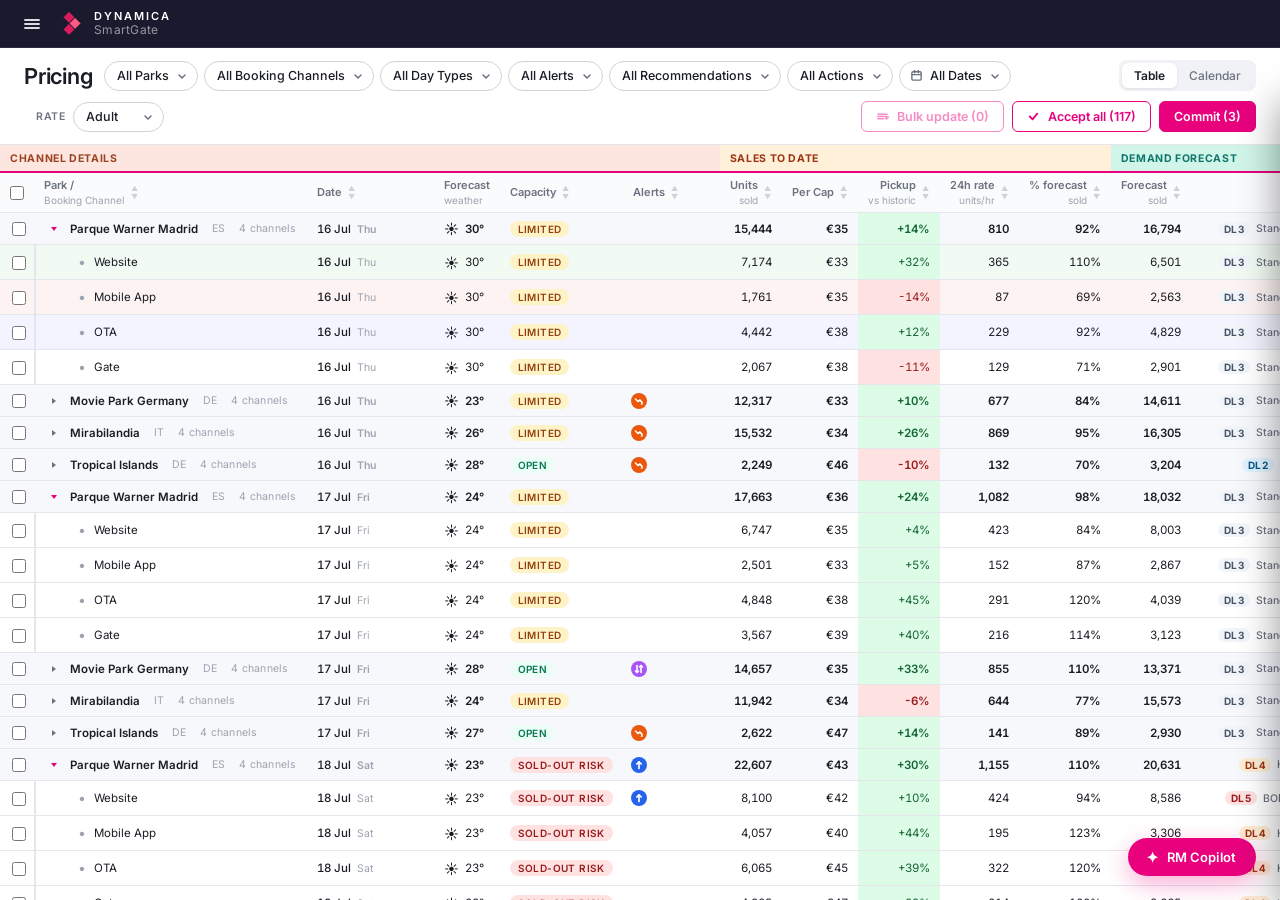
==== commit 84ec47a8: "Booking channels, demand levels, Autopilot page, bulk updates Pricing page: - Ticket types replaced " ====
--- a/index.html
+++ b/index.html
@@ -115,7 +115,7 @@
       top: 0;
       z-index: 12;
       height: 28px;
-      padding: 0 14px;
+      padding: 0 10px;
       font-family: 'Inter', sans-serif;
       font-weight: 700;
       font-size: 10.5px;
@@ -135,7 +135,7 @@
       position: sticky;
       top: 28px;
       z-index: 11;
-      padding: 8px 14px;
+      padding: 6px 10px;
       font-family: 'Inter', sans-serif;
       font-weight: 600;
       font-size: 11px;
@@ -159,7 +159,7 @@
 
     /* ── Body cells ── */
     table.srt tbody td {
-      padding: 7px 14px;
+      padding: 7px 10px;
       border-bottom: 1px solid var(--border);
       color: var(--text-primary);
       vertical-align: middle;
@@ -181,7 +181,7 @@
     table.srt tbody td.col-date {
       color: var(--text-secondary);
       font-variant-numeric: tabular-nums;
-      width: 110px;
+      width: 98px;
     }
     table.srt tbody td.col-date .date-num { color: var(--text-primary); font-weight: 500; }
     table.srt tbody td.col-date .date-dow { color: var(--text-muted); margin-left: 6px; font-size: 10.5px; }
@@ -203,9 +203,9 @@
        rule, so padding-left actually applies. Two earlier passes lost this
        silently because `.indent-1/2/3 { padding-left }` was outranked by the
        generic shorthand `padding`. */
-    table.srt tbody tr.row-park     td.col-name { padding-left: 14px; }
-    table.srt tbody tr.row-category td.col-name { padding-left: 36px; }
-    table.srt tbody tr.row-leaf     td.col-name { padding-left: 60px; }
+    table.srt tbody tr.row-park     td.col-name { padding-left: 12px; }
+    table.srt tbody tr.row-category td.col-name { padding-left: 30px; }
+    table.srt tbody tr.row-leaf     td.col-name { padding-left: 44px; }
 
     /* Vertical guide-line on the left edge of nested rows (inset shadow
        composes with row background and survives table-cell rendering). */
@@ -303,10 +303,10 @@
 
     /* ── Alerts cell + chips ── */
     table.srt tbody td.alerts-cell {
-      padding: 4px 12px;
+      padding: 4px 8px;
       vertical-align: middle;
       white-space: nowrap;
-      min-width: 90px;
+      min-width: 72px;
     }
     .alert-chips {
       display: inline-flex;
@@ -356,25 +356,95 @@
       z-index: 1;
     }
 
-    /* Demand score */
+    /* Demand Level (DL1–DL5 from the customisable-rules table) */
     .demand-cell {
       display: inline-flex;
       align-items: center;
-      gap: 8px;
+      gap: 6px;
       justify-content: flex-end;
-    }
-    .demand-bar {
-      width: 42px;
-      height: 5px;
+      cursor: default;
+    }
+    .dl-chip {
+      display: inline-block;
+      font-size: 10px;
+      font-weight: 700;
+      letter-spacing: 0.04em;
+      padding: 1px 6px;
       border-radius: 999px;
-      background: #eef0f5;
-      overflow: hidden;
-    }
-    .demand-bar-fill {
-      display: block;
-      height: 100%;
-      background: linear-gradient(90deg, #fbbf24 0%, #f59e0b 60%, #dc2626 100%);
-    }
+      font-variant-numeric: tabular-nums;
+    }
+    .dl-chip.dl-5 { background: #fee2e2; color: #991b1b; }
+    .dl-chip.dl-4 { background: #ffedd5; color: #9a3412; }
+    .dl-chip.dl-3 { background: #f1f5f9; color: #475569; }
+    .dl-chip.dl-2 { background: #e0f2fe; color: #075985; }
+    .dl-chip.dl-1 { background: #ede9fe; color: #5b21b6; }
+    .dl-label {
+      font-size: 10.5px;
+      font-weight: 500;
+      color: var(--text-secondary);
+      white-space: nowrap;
+    }
+
+    /* Recommendation column (Increase / Decrease / No change) */
+    .rec-action-cell { white-space: nowrap; }
+    .rec-action-chip {
+      display: inline-flex;
+      align-items: center;
+      font-size: 10.5px;
+      font-weight: 600;
+      padding: 2px 8px;
+      border-radius: 999px;
+      white-space: nowrap;
+    }
+    .rec-action-chip.ra-up   { background: #dcfce7; color: #166534; }
+    .rec-action-chip.ra-down { background: #fee2e2; color: #991b1b; }
+    .rec-action-chip.ra-flat { background: #f1f5f9; color: #64748b; }
+    .rec-action-summary {
+      display: inline-flex;
+      gap: 6px;
+      font-size: 10.5px;
+      font-weight: 600;
+      font-variant-numeric: tabular-nums;
+    }
+    .rec-action-summary .ras-up   { color: #166534; }
+    .rec-action-summary .ras-down { color: #991b1b; }
+    .rec-action-summary.ras-flat  { color: var(--text-muted); font-weight: 400; }
+
+    /* Rate selector (ticket type derived from the Adult rate) */
+    .rate-select-wrap {
+      display: inline-flex;
+      align-items: center;
+      gap: 7px;
+      margin-left: 12px;
+      flex-shrink: 0;
+    }
+    .rate-select-wrap label {
+      font-family: 'Inter', sans-serif;
+      font-size: 10.5px;
+      font-weight: 600;
+      color: var(--text-secondary);
+      text-transform: uppercase;
+      letter-spacing: 0.06em;
+    }
+    .rate-select {
+      font-family: 'Inter', sans-serif;
+      font-size: 12.5px;
+      font-weight: 500;
+      color: var(--text-primary);
+      background: var(--surface);
+      border: 1px solid var(--border-mid);
+      border-radius: 20px;
+      height: 30px;
+      padding: 0 28px 0 12px;
+      appearance: none;
+      -webkit-appearance: none;
+      cursor: pointer;
+      background-image: url("data:image/svg+xml;utf8,<svg xmlns='http://www.w3.org/2000/svg' width='10' height='10' viewBox='0 0 10 10'><path d='M2 4l3 3 3-3' stroke='%236b7280' stroke-width='1.5' fill='none' stroke-linecap='round' stroke-linejoin='round'/></svg>");
+      background-repeat: no-repeat;
+      background-position: right 10px center;
+    }
+    .rate-select:hover { border-color: var(--accent); }
+    .rate-select:focus { outline: 1.5px solid var(--accent); outline-offset: -1px; }
 
     /* ── Rec. price editing ── */
     table.srt tbody td.rec-cell {
@@ -418,7 +488,7 @@
 
     /* ── Action cell + buttons ── */
     table.srt tbody td.action-cell {
-      padding: 4px 12px;
+      padding: 4px 8px;
       position: relative;
       vertical-align: middle;
       white-space: nowrap;
@@ -429,21 +499,6 @@
       align-items: center;
       gap: 6px;
     }
-    .action-corner {
-      position: absolute;
-      top: 4px;
-      right: 4px;
-      width: 7px;
-      height: 7px;
-      border-radius: 50%;
-      box-shadow: 0 0 0 1.5px var(--surface);
-      display: none;
-      pointer-events: none;
-    }
-    .action-cell.state-accepted   .action-corner { display: block; background: #16a34a; }
-    .action-cell.state-rejected   .action-corner { display: block; background: #dc2626; }
-    .action-cell.state-overridden .action-corner { display: block; background: #6366f1; }
-
     .action-btn {
       width: 26px;
       height: 26px;
@@ -543,6 +598,179 @@
       font-size: 10.5px;
       font-style: italic;
     }
+
+    /* ── Row-select checkboxes (bulk update) ── */
+    table.srt th.col-select,
+    table.srt tbody td.col-select {
+      width: 34px;
+      min-width: 34px;
+      padding: 4px 8px 4px 12px;
+      text-align: center;
+    }
+    input.row-select {
+      width: 14px;
+      height: 14px;
+      accent-color: var(--accent);
+      cursor: pointer;
+      vertical-align: middle;
+    }
+
+    /* ── Reason code dropdown (Action cell) ── */
+    select.reason-select {
+      font-family: 'Inter', sans-serif;
+      font-size: 10.5px;
+      font-weight: 500;
+      color: var(--text-secondary);
+      background: var(--surface);
+      border: 1px solid var(--border-mid);
+      border-radius: 999px;
+      height: 22px;
+      padding: 0 18px 0 8px;
+      margin-left: 4px;
+      max-width: 108px;
+      appearance: none;
+      -webkit-appearance: none;
+      cursor: pointer;
+      background-image: url("data:image/svg+xml;utf8,<svg xmlns='http://www.w3.org/2000/svg' width='8' height='8' viewBox='0 0 10 10'><path d='M2 4l3 3 3-3' stroke='%236b7280' stroke-width='1.5' fill='none' stroke-linecap='round' stroke-linejoin='round'/></svg>");
+      background-repeat: no-repeat;
+      background-position: right 6px center;
+      flex-shrink: 0;
+    }
+    select.reason-select:hover { border-color: var(--accent); }
+    select.reason-select.has-reason { border-color: var(--accent); color: var(--accent); font-weight: 600; }
+
+    /* ── Bulk price update modal ── */
+    .bulk-backdrop {
+      position: fixed;
+      inset: 0;
+      background: rgba(26,26,46,0.55);
+      z-index: 1200;
+      display: none;
+      align-items: center;
+      justify-content: center;
+      padding: 24px;
+    }
+    .bulk-backdrop.is-open { display: flex; }
+    .bulk-modal {
+      background: var(--surface);
+      border-radius: var(--radius-lg);
+      box-shadow: var(--shadow-lg);
+      width: 460px;
+      max-width: calc(100vw - 48px);
+      font-family: 'Inter', sans-serif;
+      display: flex;
+      flex-direction: column;
+    }
+    .bulk-modal-header {
+      padding: 18px 22px 14px;
+      border-bottom: 1px solid var(--border);
+      display: flex;
+      align-items: center;
+      gap: 10px;
+    }
+    .bulk-modal-title { font-size: 15px; font-weight: 600; color: var(--text-primary); }
+    .bulk-modal-sub { font-size: 12px; color: var(--text-secondary); margin-top: 2px; }
+    .bulk-modal-close {
+      margin-left: auto;
+      width: 28px; height: 28px;
+      background: transparent;
+      border: none;
+      color: var(--text-secondary);
+      cursor: pointer;
+      border-radius: 6px;
+      display: inline-flex;
+      align-items: center;
+      justify-content: center;
+    }
+    .bulk-modal-close:hover { background: #f3f4f8; color: var(--text-primary); }
+    .bulk-modal-body { padding: 16px 22px; display: flex; flex-direction: column; gap: 14px; }
+    .bulk-type-row { display: flex; gap: 10px; }
+    .bulk-type-opt {
+      flex: 1;
+      display: inline-flex;
+      align-items: center;
+      gap: 8px;
+      border: 1px solid var(--border-mid);
+      border-radius: var(--radius);
+      padding: 9px 12px;
+      font-size: 12.5px;
+      font-weight: 500;
+      color: var(--text-primary);
+      cursor: pointer;
+      transition: border-color .12s, background .12s;
+    }
+    .bulk-type-opt:hover { border-color: var(--accent); }
+    .bulk-type-opt:has(input:checked) {
+      border-color: var(--accent);
+      background: rgba(232,0,125,0.05);
+    }
+    .bulk-type-opt input { accent-color: var(--accent); }
+    .bulk-value-row { display: flex; align-items: center; gap: 10px; }
+    .bulk-value-row label { font-size: 12px; color: var(--text-secondary); font-weight: 500; }
+    .bulk-value-row input {
+      flex: 1;
+      height: 34px;
+      padding: 0 12px;
+      border: 1px solid var(--border-mid);
+      border-radius: var(--radius);
+      font-family: 'Inter', sans-serif;
+      font-size: 13.5px;
+      font-weight: 500;
+      color: var(--text-primary);
+      font-variant-numeric: tabular-nums;
+    }
+    .bulk-value-row input:focus { outline: 1.5px solid var(--accent); outline-offset: -1px; border-color: var(--accent); }
+    .bulk-unit { font-size: 13px; font-weight: 600; color: var(--text-secondary); width: 16px; }
+    .bulk-hint { font-size: 11px; color: var(--text-muted); line-height: 1.5; }
+    .bulk-hint b { color: var(--text-secondary); }
+    .bulk-preview { display: flex; flex-direction: column; gap: 4px; }
+    .bulk-preview-title {
+      font-size: 10px;
+      font-weight: 700;
+      text-transform: uppercase;
+      letter-spacing: 0.06em;
+      color: var(--text-muted);
+      margin-bottom: 2px;
+    }
+    .bulk-preview-row {
+      display: flex;
+      justify-content: space-between;
+      gap: 12px;
+      font-size: 11.5px;
+      color: var(--text-secondary);
+      font-variant-numeric: tabular-nums;
+    }
+    .bulk-preview-row b { color: var(--text-primary); }
+    .bulk-preview-more { font-size: 11px; color: var(--text-muted); font-style: italic; }
+    .bulk-modal-footer {
+      padding: 14px 22px 18px;
+      border-top: 1px solid var(--border);
+      display: flex;
+      justify-content: flex-end;
+      gap: 8px;
+    }
+    .bulk-btn-ghost, .bulk-btn-primary {
+      font-family: 'Inter', sans-serif;
+      font-size: 12.5px;
+      font-weight: 600;
+      padding: 8px 16px;
+      border-radius: var(--radius);
+      cursor: pointer;
+      transition: background .12s, border-color .12s, opacity .12s;
+    }
+    .bulk-btn-ghost {
+      background: transparent;
+      color: var(--text-secondary);
+      border: 1px solid var(--border-mid);
+    }
+    .bulk-btn-ghost:hover { background: #f3f4f8; color: var(--text-primary); }
+    .bulk-btn-primary {
+      background: var(--accent);
+      color: #fff;
+      border: 1px solid var(--accent);
+    }
+    .bulk-btn-primary:hover:not(:disabled) { background: var(--accent-dim); border-color: var(--accent-dim); }
+    .bulk-btn-primary:disabled { opacity: 0.45; cursor: default; }
 
     /* ── Notes modal ── */
     .note-backdrop {
@@ -1147,8 +1375,8 @@
       padding: 0 14px;
       border-right: 1px solid var(--border);
       background: #fafbfc;
-      min-width: 270px;
-      width: 270px;
+      min-width: 240px;
+      width: 240px;
     }
     table.cal-table thead th.cal-corner.sortable {
       cursor: pointer;
@@ -1228,8 +1456,8 @@
       font-weight: 500;
       color: var(--text-primary);
       text-align: left;
-      min-width: 270px;
-      width: 270px;
+      min-width: 240px;
+      width: 240px;
       white-space: normal;
       line-height: 1.35;
     }
@@ -1311,8 +1539,8 @@
        Higher specificity than `table.cal-table tbody th.cal-route { padding: 10px 14px }`
        so the shorthand doesn't outrank padding-left. */
     table.cal-table tbody tr.row-park     th.cal-route { padding-left: 14px; }
-    table.cal-table tbody tr.row-category th.cal-route { padding-left: 36px; }
-    table.cal-table tbody tr.row-leaf     th.cal-route { padding-left: 60px; }
+    table.cal-table tbody tr.row-category th.cal-route { padding-left: 32px; }
+    table.cal-table tbody tr.row-leaf     th.cal-route { padding-left: 44px; }
 
     /* Per-level backgrounds.
        Sticky left column always tinted regardless of tier.
@@ -1325,24 +1553,69 @@
     table.cal-table tbody tr.row-category td:not(.tier-pos2):not(.tier-pos1):not(.tier-zero):not(.tier-neg1):not(.tier-neg2) { background: #fbfcfe; }
     table.cal-table tbody tr.row-leaf     td:not(.tier-pos2):not(.tier-pos1):not(.tier-zero):not(.tier-neg1):not(.tier-neg2) { background: var(--surface); }
 
-    /* Click affordance + decision markers */
+    /* Click affordance */
     table.cal-table tbody td[data-row] { cursor: pointer; }
-    table.cal-table tbody td.decided-accept,
-    table.cal-table tbody td.decided-reject { position: relative; }
-    table.cal-table tbody td.decided-accept::after,
-    table.cal-table tbody td.decided-reject::after {
-      content: '';
+
+    /* ── Total row (all parks aggregate) — pinned under the sticky header ── */
+    table.cal-table tbody tr.row-total th.cal-route,
+    table.cal-table tbody tr.row-total td {
+      position: sticky;
+      top: 40px;             /* header row height */
+      font-weight: 600;
+      border-bottom: 2px solid var(--border-mid, #d7dae1);
+    }
+    table.cal-table tbody tr.row-total td { z-index: 2; cursor: default; }
+    table.cal-table tbody tr.row-total th.cal-route {
+      left: 0;
+      z-index: 3;
+      background: #eef2f8;
+    }
+    table.cal-table tbody tr.row-total td:not(.tier-pos2):not(.tier-pos1):not(.tier-neg1):not(.tier-neg2) {
+      background: #eef2f8;
+    }
+    table.cal-table tbody tr.row-total td:hover { outline: none; }
+    table.cal-table tbody tr.row-total:hover th.cal-route { background-color: #eef2f8; }
+    .cal-total-name { font-weight: 700; }
+
+    /* Info icon + hover tooltip explaining the cell metrics */
+    .cal-info {
+      display: inline-flex;
+      align-items: center;
+      justify-content: center;
+      width: 18px;
+      height: 18px;
+      margin-left: 6px;
+      border-radius: 50%;
+      color: var(--text-muted);
+      cursor: help;
+      position: relative;
+      vertical-align: middle;
+    }
+    .cal-info:hover, .cal-info:focus { color: var(--accent); outline: none; }
+    .cal-info-tip {
+      display: none;
       position: absolute;
-      top: 4px;
-      right: 4px;
-      width: 8px;
-      height: 8px;
-      border-radius: 50%;
-      z-index: 1;
-      box-shadow: 0 0 0 1.5px var(--surface);
-    }
-    table.cal-table tbody td.decided-accept::after { background: #16a34a; }
-    table.cal-table tbody td.decided-reject::after { background: #dc2626; }
+      left: 0;
+      top: calc(100% + 6px);
+      z-index: 60;
+      width: 280px;
+      background: var(--nav-bg);
+      color: rgba(255,255,255,0.85);
+      border-radius: 8px;
+      box-shadow: var(--shadow-lg);
+      padding: 12px 14px;
+      font-size: 11px;
+      font-weight: 400;
+      line-height: 1.45;
+      white-space: normal;
+      flex-direction: column;
+      gap: 7px;
+      cursor: default;
+    }
+    .cal-info:hover .cal-info-tip,
+    .cal-info:focus .cal-info-tip { display: flex; }
+    .cal-info-tip strong { color: #fff; font-size: 11.5px; letter-spacing: 0.02em; }
+    .cal-info-tip b { color: #fff; font-weight: 600; }
 
     /* Empty-state row */
     .cal-empty-th {
@@ -1356,8 +1629,8 @@
       font-weight: 500;
       color: var(--text-muted);
       text-align: left;
-      min-width: 270px;
-      width: 270px;
+      min-width: 240px;
+      width: 240px;
       font-style: italic;
     }
 
@@ -2106,7 +2379,7 @@
           <span class="ms-trigger-count" hidden></span>
         </button>
         <button class="filter-pill ms-pill" data-filter="ticket" type="button" aria-haspopup="listbox" aria-expanded="false">
-          <span class="ms-trigger-text">All Ticket Types</span>
+          <span class="ms-trigger-text">All Booking Channels</span>
           <span class="ms-trigger-count" hidden></span>
         </button>
         <button class="filter-pill ms-pill" data-filter="daytype" type="button" aria-haspopup="listbox" aria-expanded="false">
@@ -2115,6 +2388,14 @@
         </button>
         <button class="filter-pill ms-pill" data-filter="alert" type="button" aria-haspopup="listbox" aria-expanded="false">
           <span class="ms-trigger-text">All Alerts</span>
+          <span class="ms-trigger-count" hidden></span>
+        </button>
+        <button class="filter-pill ms-pill" data-filter="rec" type="button" aria-haspopup="listbox" aria-expanded="false">
+          <span class="ms-trigger-text">All Recommendations</span>
+          <span class="ms-trigger-count" hidden></span>
+        </button>
+        <button class="filter-pill ms-pill" data-filter="action" type="button" aria-haspopup="listbox" aria-expanded="false">
+          <span class="ms-trigger-text">All Actions</span>
           <span class="ms-trigger-count" hidden></span>
         </button>
         <button class="filter-pill date-pill" id="dateRangeTrigger" type="button" aria-haspopup="dialog" aria-expanded="false">
@@ -2133,8 +2414,24 @@
         <button class="view-toggle-btn is-active" type="button" data-view="table" role="tab" aria-selected="true">Table</button>
         <button class="view-toggle-btn" type="button" data-view="calendar" role="tab" aria-selected="false">Calendar</button>
       </div>
+      <div class="rate-select-wrap" title="The engine prices the Adult ticket; other ticket types are derived from the Adult rate.">
+        <label for="rateSelect">Rate</label>
+        <select id="rateSelect" class="rate-select">
+          <option value="adult" selected>Adult</option>
+          <option value="junior">Junior</option>
+          <option value="senior">Senior</option>
+          <option value="evening">Evening</option>
+        </select>
+      </div>
       <div class="pricing-spacer"></div>
       <div class="commit-cluster">
+        <button class="accept-all-btn" id="bulkBtn" type="button" disabled>
+          <svg width="13" height="13" viewBox="0 0 14 14" fill="none" stroke="currentColor" stroke-width="1.6" stroke-linecap="round" stroke-linejoin="round" aria-hidden="true">
+            <path d="M2 4.5h10M2 7h10M2 9.5h6"/>
+            <path d="M10.2 8.6l1.1 1.1 2-2.2"/>
+          </svg>
+          <span class="bulk-btn-label">Bulk update (0)</span>
+        </button>
         <button class="accept-all-btn" id="acceptAllBtn" type="button" disabled>
           <svg width="13" height="13" viewBox="0 0 14 14" fill="none" stroke="currentColor" stroke-width="2" stroke-linecap="round" stroke-linejoin="round" aria-hidden="true">
             <polyline points="3,7 6,10 11,4"/>
@@ -2152,31 +2449,33 @@
       <table class="srt">
         <thead>
           <tr class="bands">
-            <th class="band-product" colspan="5">Ticket details</th>
+            <th class="band-product" colspan="6">Channel details</th>
             <th class="band-sales"   colspan="5">Sales to date</th>
             <th class="band-demand"  colspan="3">Demand forecast</th>
-            <th class="band-price"   colspan="4">Price recommendation</th>
+            <th class="band-price"   colspan="5">Price recommendation</th>
           </tr>
           <tr class="cols">
-            <th class="sortable" data-sort-key="name" data-sort-type="text"><span class="th-inner"><span class="th-text">Park / Category / Ticket</span><span class="sort-ind" aria-hidden="true"><span class="sa-up">▲</span><span class="sa-down">▼</span></span></span></th>
+            <th class="col-select"><input type="checkbox" class="row-select" id="selectAllRows" aria-label="Select all visible rows" title="Select all visible channel rows"></th>
+            <th class="sortable" data-sort-key="name" data-sort-type="text"><span class="th-inner"><span class="th-text">Park /<span class="sub">Booking Channel</span></span><span class="sort-ind" aria-hidden="true"><span class="sa-up">▲</span><span class="sa-down">▼</span></span></span></th>
             <th class="sortable" data-sort-key="date" data-sort-type="text"><span class="th-inner"><span class="th-text">Date</span><span class="sort-ind" aria-hidden="true"><span class="sa-up">▲</span><span class="sa-down">▼</span></span></span></th>
-            <th>Forecast weather</th>
+            <th><span class="th-inner"><span class="th-text">Forecast<span class="sub">weather</span></span></span></th>
             <th class="sortable" data-sort-key="cap" data-sort-type="text"><span class="th-inner"><span class="th-text">Capacity</span><span class="sort-ind" aria-hidden="true"><span class="sa-up">▲</span><span class="sa-down">▼</span></span></span></th>
             <th class="sortable" data-sort-key="alertCount" data-sort-type="num"><span class="th-inner"><span class="th-text">Alerts</span><span class="sort-ind" aria-hidden="true"><span class="sa-up">▲</span><span class="sa-down">▼</span></span></span></th>
 
-            <th class="num sortable" data-sort-key="sold" data-sort-type="num"><span class="th-inner"><span class="th-text">Units sold</span><span class="sort-ind" aria-hidden="true"><span class="sa-up">▲</span><span class="sa-down">▼</span></span></span></th>
+            <th class="num sortable" data-sort-key="sold" data-sort-type="num"><span class="th-inner"><span class="th-text">Units<span class="sub">sold</span></span><span class="sort-ind" aria-hidden="true"><span class="sa-up">▲</span><span class="sa-down">▼</span></span></span></th>
             <th class="num sortable" data-sort-key="perCap" data-sort-type="num"><span class="th-inner"><span class="th-text">Per Cap</span><span class="sort-ind" aria-hidden="true"><span class="sa-up">▲</span><span class="sa-down">▼</span></span></span></th>
-            <th class="num sortable" data-sort-key="ros" data-sort-type="num"><span class="th-inner"><span class="th-text">Pickup vs Historic</span><span class="sort-ind" aria-hidden="true"><span class="sa-up">▲</span><span class="sa-down">▼</span></span></span></th>
-            <th class="num sortable" data-sort-key="salesRate" data-sort-type="num"><span class="th-inner"><span class="th-text">24h sales rate<span class="sub">units/hr</span></span><span class="sort-ind" aria-hidden="true"><span class="sa-up">▲</span><span class="sa-down">▼</span></span></span></th>
-            <th class="num sortable" data-sort-key="pctOfFcst" data-sort-type="num"><span class="th-inner"><span class="th-text">% of forecast sold</span><span class="sort-ind" aria-hidden="true"><span class="sa-up">▲</span><span class="sa-down">▼</span></span></span></th>
-
-            <th class="num sortable" data-sort-key="fcst" data-sort-type="num"><span class="th-inner"><span class="th-text">Forecast units</span><span class="sort-ind" aria-hidden="true"><span class="sa-up">▲</span><span class="sa-down">▼</span></span></span></th>
-            <th class="num sortable" data-sort-key="demand" data-sort-type="num"><span class="th-inner"><span class="th-text">Demand score</span><span class="sort-ind" aria-hidden="true"><span class="sa-up">▲</span><span class="sa-down">▼</span></span></span></th>
-            <th class="num sortable" data-sort-key="yoy" data-sort-type="num"><span class="th-inner"><span class="th-text">YoY revenue</span><span class="sort-ind" aria-hidden="true"><span class="sa-up">▲</span><span class="sa-down">▼</span></span></span></th>
-
-            <th class="num sortable" data-sort-key="current" data-sort-type="num"><span class="th-inner"><span class="th-text">Current price</span><span class="sort-ind" aria-hidden="true"><span class="sa-up">▲</span><span class="sa-down">▼</span></span></span></th>
-            <th class="num sortable" data-sort-key="rec" data-sort-type="num"><span class="th-inner"><span class="th-text">Rec. price</span><span class="sort-ind" aria-hidden="true"><span class="sa-up">▲</span><span class="sa-down">▼</span></span></span></th>
+            <th class="num sortable" data-sort-key="ros" data-sort-type="num"><span class="th-inner"><span class="th-text">Pickup<span class="sub">vs historic</span></span><span class="sort-ind" aria-hidden="true"><span class="sa-up">▲</span><span class="sa-down">▼</span></span></span></th>
+            <th class="num sortable" data-sort-key="salesRate" data-sort-type="num"><span class="th-inner"><span class="th-text">24h rate<span class="sub">units/hr</span></span><span class="sort-ind" aria-hidden="true"><span class="sa-up">▲</span><span class="sa-down">▼</span></span></span></th>
+            <th class="num sortable" data-sort-key="pctOfFcst" data-sort-type="num"><span class="th-inner"><span class="th-text">% forecast<span class="sub">sold</span></span><span class="sort-ind" aria-hidden="true"><span class="sa-up">▲</span><span class="sa-down">▼</span></span></span></th>
+
+            <th class="num sortable" data-sort-key="fcst" data-sort-type="num"><span class="th-inner"><span class="th-text">Forecast<span class="sub">sold</span></span><span class="sort-ind" aria-hidden="true"><span class="sa-up">▲</span><span class="sa-down">▼</span></span></span></th>
+            <th class="num sortable" data-sort-key="demand" data-sort-type="num"><span class="th-inner"><span class="th-text">Demand<span class="sub">level</span></span><span class="sort-ind" aria-hidden="true"><span class="sa-up">▲</span><span class="sa-down">▼</span></span></span></th>
+            <th class="num sortable" data-sort-key="yoy" data-sort-type="num"><span class="th-inner"><span class="th-text">YoY<span class="sub">revenue</span></span><span class="sort-ind" aria-hidden="true"><span class="sa-up">▲</span><span class="sa-down">▼</span></span></span></th>
+
+            <th class="num sortable" data-sort-key="current" data-sort-type="num"><span class="th-inner"><span class="th-text">Current<span class="sub">price</span></span><span class="sort-ind" aria-hidden="true"><span class="sa-up">▲</span><span class="sa-down">▼</span></span></span></th>
+            <th class="num sortable" data-sort-key="rec" data-sort-type="num"><span class="th-inner"><span class="th-text">Rec.<span class="sub">price</span></span><span class="sort-ind" aria-hidden="true"><span class="sa-up">▲</span><span class="sa-down">▼</span></span></span></th>
             <th class="num sortable" data-sort-key="pctChange" data-sort-type="num"><span class="th-inner"><span class="th-text">% change</span><span class="sort-ind" aria-hidden="true"><span class="sa-up">▲</span><span class="sa-down">▼</span></span></span></th>
+            <th class="sortable" data-sort-key="recAction" data-sort-type="num"><span class="th-inner"><span class="th-text">Recommendation</span><span class="sort-ind" aria-hidden="true"><span class="sa-up">▲</span><span class="sa-down">▼</span></span></span></th>
             <th>Action</th>
           </tr>
         </thead>
@@ -2305,6 +2604,16 @@
         </a>
       </li>
       <li>
+        <a href="autopilot.html" class="drawer-item">
+          <span class="drawer-icon">
+            <svg width="18" height="18" viewBox="0 0 18 18" fill="none" stroke="currentColor" stroke-width="1.6" stroke-linecap="round" stroke-linejoin="round" aria-hidden="true">
+              <path d="M9 1.8 L10.6 6.2 L15.4 6.2 L11.5 9.1 L13 13.8 L9 11 L5 13.8 L6.5 9.1 L2.6 6.2 L7.4 6.2 Z"/>
+            </svg>
+          </span>
+          Autopilot
+        </a>
+      </li>
+      <li>
         <a href="settings.html" class="drawer-item">
           <span class="drawer-icon">
             <svg width="18" height="18" viewBox="0 0 18 18" fill="none" stroke="currentColor" stroke-width="1.5" stroke-linecap="round" stroke-linejoin="round" aria-hidden="true">
@@ -2360,6 +2669,50 @@
   </div>
 </div>
 
+<!-- ── Bulk price update modal ── -->
+<div class="bulk-backdrop" id="bulkBackdrop" aria-hidden="true">
+  <div class="bulk-modal" role="dialog" aria-modal="true" aria-labelledby="bulkTitle">
+    <div class="bulk-modal-header">
+      <div>
+        <div class="bulk-modal-title" id="bulkTitle">Bulk price update</div>
+        <div class="bulk-modal-sub" id="bulkSub">0 rows selected</div>
+      </div>
+      <button class="bulk-modal-close" type="button" id="bulkCloseBtn" aria-label="Close">
+        <svg width="14" height="14" viewBox="0 0 14 14" fill="none" stroke="currentColor" stroke-width="1.8" stroke-linecap="round" aria-hidden="true">
+          <line x1="3" y1="3" x2="11" y2="11"/>
+          <line x1="11" y1="3" x2="3" y2="11"/>
+        </svg>
+      </button>
+    </div>
+    <div class="bulk-modal-body">
+      <div class="bulk-type-row" role="radiogroup" aria-label="Adjustment type">
+        <label class="bulk-type-opt">
+          <input type="radio" name="bulkType" value="pct" checked>
+          <span>Percentage (%)</span>
+        </label>
+        <label class="bulk-type-opt">
+          <input type="radio" name="bulkType" value="amt">
+          <span>Amount (€)</span>
+        </label>
+      </div>
+      <div class="bulk-value-row">
+        <label for="bulkValue">Adjustment</label>
+        <input type="number" id="bulkValue" step="0.5" placeholder="e.g. 5 or -3">
+        <span class="bulk-unit" id="bulkUnit">%</span>
+      </div>
+      <div class="bulk-hint">
+        Applied to each row's <b>current price</b>. Positive raises, negative lowers.
+        Updated rows are marked <b>Overridden</b> and queued for Commit.
+      </div>
+      <div class="bulk-preview" id="bulkPreview"></div>
+    </div>
+    <div class="bulk-modal-footer">
+      <button class="bulk-btn-ghost" type="button" id="bulkCancelBtn">Cancel</button>
+      <button class="bulk-btn-primary" type="button" id="bulkApplyBtn" disabled>Apply to 0 rows</button>
+    </div>
+  </div>
+</div>
+
 <div class="app-toast" id="appToast" role="status" aria-live="polite"></div>
 
 <script src="app.js"></script>
@@ -2390,6 +2743,12 @@
   function pickInt(rng, lo, hi) { return Math.round(pick(rng, lo, hi)); }
 
   // ── Domain model ──
+  // Second accordion level = Booking Channel. All prices shown are the ADULT
+  // rate for that channel; other ticket types are derived from it via the
+  // Rate selector multipliers (RATE_TYPES below). Direct Website is the
+  // reference price: OTA and Gate sit structurally above it.
+  // NOTE: internal property/key names still say `tickets`/`ticket` (pre-rename);
+  // only the data + user-facing labels changed. See JOURNAL.md.
   const PARKS = [
     {
       id: 'warner',
@@ -2397,10 +2756,10 @@
       country: 'ES',
       capacity: 22000,
       tickets: [
-        { id: 'adult',   label: 'Adult',   basePrice: 34 },
-        { id: 'junior',  label: 'Junior',  basePrice: 27 },
-        { id: 'evening', label: 'Evening', basePrice: 22 },
-        { id: 'reduced', label: 'Reduced', basePrice: 30 },
+        { id: 'web',  label: 'Website',    basePrice: 34 },
+        { id: 'app',  label: 'Mobile App', basePrice: 33 },
+        { id: 'ota',  label: 'OTA',        basePrice: 37 },
+        { id: 'gate', label: 'Gate',       basePrice: 39 },
       ],
     },
     {
@@ -2409,10 +2768,10 @@
       country: 'DE',
       capacity: 18000,
       tickets: [
-        { id: 'adult',   label: 'Adult',   basePrice: 33 },
-        { id: 'junior',  label: 'Junior',  basePrice: 28 },
-        { id: 'evening', label: 'Evening', basePrice: 22 },
-        { id: 'senior',  label: 'Senior',  basePrice: 28 },
+        { id: 'web',  label: 'Website',    basePrice: 33 },
+        { id: 'app',  label: 'Mobile App', basePrice: 32 },
+        { id: 'ota',  label: 'OTA',        basePrice: 36 },
+        { id: 'gate', label: 'Gate',       basePrice: 38 },
       ],
     },
     {
@@ -2421,10 +2780,10 @@
       country: 'IT',
       capacity: 20000,
       tickets: [
-        { id: 'adult',   label: 'Adult',   basePrice: 33 },
-        { id: 'junior',  label: 'Junior',  basePrice: 27 },
-        { id: 'evening', label: 'Evening', basePrice: 22 },
-        { id: 'reduced', label: 'Reduced', basePrice: 27 },
+        { id: 'web',  label: 'Website',    basePrice: 33 },
+        { id: 'app',  label: 'Mobile App', basePrice: 32 },
+        { id: 'ota',  label: 'OTA',        basePrice: 36 },
+        { id: 'gate', label: 'Gate',       basePrice: 38 },
       ],
     },
     {
@@ -2433,18 +2792,52 @@
       country: 'DE',
       capacity: 6000,
       tickets: [
-        { id: 'adult',   label: 'Adult',   basePrice: 45 },
-        { id: 'junior',  label: 'Junior',  basePrice: 36 },
-        { id: 'evening', label: 'Evening', basePrice: 30 },
-        { id: 'senior',  label: 'Senior',  basePrice: 40 },
+        { id: 'web',  label: 'Website',    basePrice: 45 },
+        { id: 'app',  label: 'Mobile App', basePrice: 44 },
+        { id: 'ota',  label: 'OTA',        basePrice: 48 },
+        { id: 'gate', label: 'Gate',       basePrice: 50 },
       ],
     },
   ];
 
-  // ── 30-day horizon from tomorrow (today = 2026-05-18) ──
+  // ── Ticket-type rate ladder (derived from the Adult rate) ──
+  // The engine prices the Adult ticket; other types are derived multipliers.
+  const RATE_TYPES = {
+    adult:   { label: 'Adult',   mult: 1.00 },
+    junior:  { label: 'Junior',  mult: 0.78 },
+    senior:  { label: 'Senior',  mult: 0.85 },
+    evening: { label: 'Evening', mult: 0.62 },
+  };
+  let rateView = 'adult';
+  function rateMult() { return RATE_TYPES[rateView].mult; }
+
+  // ── Demand Levels (from the customisable-rules table) ──
+  // Forecast vs baseline/expected demand (in ppt) maps to DL1..DL5.
+  const DEMAND_LEVELS = {
+    5: { level: 5, code: 'DL5', label: 'BOD / Very high',      interp: 'Strong outperformance vs. expected demand' },
+    4: { level: 4, code: 'DL4', label: 'High demand',          interp: 'Demand clearly above expectation' },
+    3: { level: 3, code: 'DL3', label: 'Standard demand',      interp: 'In line with expectation' },
+    2: { level: 2, code: 'DL2', label: 'Low demand',           interp: 'Demand below expectation' },
+    1: { level: 1, code: 'DL1', label: 'Smart day / Very low', interp: 'Significant underperformance' },
+  };
+  // Demand score (0-100) → forecast-vs-expected delta in ppt. Centred so a
+  // typical weekday (~38-45) lands in DL3, weekends in DL4, holiday peaks DL5.
+  function demandPpt(score) { return Math.round((score - 42) * 0.55); }
+  function signedPpt(ppt) { return (ppt > 0 ? '+' : '') + ppt + 'ppt'; }
+  function demandLevelFor(ppt) {
+    if (ppt >= 20)  return DEMAND_LEVELS[5];
+    if (ppt >= 10)  return DEMAND_LEVELS[4];
+    if (ppt >= 5)   return Object.assign({}, DEMAND_LEVELS[3], { interp: 'Slightly above expectation' });
+    if (ppt >= -5)  return DEMAND_LEVELS[3];
+    if (ppt >= -10) return DEMAND_LEVELS[2];
+    return DEMAND_LEVELS[1];
+  }
+  function demandLevelForScore(score) { return demandLevelFor(demandPpt(score)); }
+
+  // ── 30-day horizon from tomorrow (today = 2026-07-15) ──
   function buildDates() {
     const out = [];
-    const start = new Date(Date.UTC(2026, 4, 19));   // 2026-05-19
+    const start = new Date(Date.UTC(2026, 6, 16));   // 2026-07-16
     for (let i = 0; i < 30; i++) {
       const d = new Date(start);
       d.setUTCDate(start.getUTCDate() + i);
@@ -2454,8 +2847,8 @@
       const iso = y + '-' + m + '-' + dd;
       const dow = d.getUTCDay();              // 0..6 (Sun..Sat)
       const isWeekend = dow === 0 || dow === 6;
-      // School-holiday week: Sat 2026-05-30 .. Fri 2026-06-05
-      const isHoliday = iso >= '2026-05-30' && iso <= '2026-06-05';
+      // School-holiday week: Sat 2026-07-25 .. Fri 2026-07-31
+      const isHoliday = iso >= '2026-07-25' && iso <= '2026-07-31';
       const label = String(d.getUTCDate()).padStart(2, '0') + ' ' +
                     ['Jan','Feb','Mar','Apr','May','Jun','Jul','Aug','Sep','Oct','Nov','Dec'][d.getUTCMonth()];
       const dowLabel = ['Sun','Mon','Tue','Wed','Thu','Fri','Sat'][dow];
@@ -2493,10 +2886,9 @@
     if (wx.kind === 'cloud') wxMult = inverted ? 1.10 : 0.94;
     if (wx.kind === 'rain')  wxMult = inverted ? 1.35 : 0.65;
 
-    // Per-ticket share of park capacity. Boosted vs the pre-collapse values to
-    // backfill the removed Group category — totals ~0.69 so a busy day can still
-    // cross the capacity-risk threshold.
-    const baseShare = { adult: 0.32, junior: 0.18, evening: 0.09, reduced: 0.10, senior: 0.10 }[ticket.id] || 0.12;
+    // Per-channel share of park capacity — totals ~0.69 so a busy day can
+    // still cross the capacity-risk threshold.
+    const baseShare = { web: 0.28, app: 0.12, ota: 0.17, gate: 0.12 }[ticket.id] || 0.12;
 
     const baseFcst = park.capacity * baseShare;
     const fcst = Math.max(20, Math.round(baseFcst * dayMult * wxMult * pick(r, 0.78, 1.15)));
@@ -2532,17 +2924,24 @@
       pickInt(r, -2, 2)
     );
 
-    // Price-inversion seed: ~7% of (sibling, park × date) combos get an out-of-band
-    // promo-error boost, making the sibling sometimes more expensive than Adult.
-    // The Adult never gets this boost — keeps inversions firing on the right leaf.
-    if (ticket.id !== 'adult') {
+    // Price-inversion seed: ~7% of OTA/Gate leaves get an out-of-band
+    // promo-error discount, undercutting the direct Website price. Website
+    // never gets it — keeps inversions firing on the right leaf.
+    if (ticket.id === 'ota' || ticket.id === 'gate') {
       const invRng = rngFor('priceInv|' + park.id + '|' + ticket.id + '|' + date.iso);
-      if (invRng() < 0.07) current += pickInt(invRng, 8, 16);
-    }
-
-    let recLean = ((demand - 60) / 30) + (ros / 60) + pick(r, -0.25, 0.25);
-    let rec = current + Math.round(recLean * 4);
-    if (rec === current && r() > 0.4) rec = current + (r() > 0.5 ? 1 : -1);
+      if (invRng() < 0.07) current = Math.max(8, current - pickInt(invRng, 8, 16));
+    }
+
+    // ── Recommendation engine (rules-driven) ──
+    // The Demand Level drives the price move: DL5 pushes up hard, DL4 up,
+    // DL3 holds (No change), DL2 trims, DL1 discounts to stimulate. Most days
+    // land in DL3, so most rows carry no price change — as intended.
+    const dl = demandLevelFor(demandPpt(demand)).level;
+    let rec = current;
+    if      (dl === 5) rec = Math.round(current * pick(r, 1.04, 1.09));
+    else if (dl === 4) rec = Math.round(current * pick(r, 1.02, 1.05));
+    else if (dl === 2) rec = Math.round(current * pick(r, 0.94, 0.97));
+    else if (dl === 1) rec = Math.round(current * pick(r, 0.88, 0.93));
 
     // Out-of-line move seed: ~4% of leaves get a wild rec swing, putting their
     // % change far above sibling median so the alert can fire on a real outlier.
@@ -2612,19 +3011,21 @@
         'Low pace: Pickup ' + (agg.ros > 0 ? '+' : '') + agg.ros + '% vs historic (threshold ' + cfg.lowPace.threshold + '%)'));
     }
     if (cfg.highDemand.enabled && agg.demand > cfg.highDemand.threshold) {
+      const dl = demandLevelForScore(agg.demand);
       out.push(makeAlert('highDemand',
-        'High demand: score ' + agg.demand + ' (threshold ' + cfg.highDemand.threshold + ')'));
+        'High demand: ' + dl.code + ' — ' + dl.label + ' (forecast ' + signedPpt(demandPpt(agg.demand)) + ' vs expected)'));
     }
     if (cfg.lowDemand.enabled && agg.demand < cfg.lowDemand.threshold) {
+      const dl = demandLevelForScore(agg.demand);
       out.push(makeAlert('lowDemand',
-        'Low demand: score ' + agg.demand + ' (threshold ' + cfg.lowDemand.threshold + ')'));
+        'Low demand: ' + dl.code + ' — ' + dl.label + ' (forecast ' + signedPpt(demandPpt(agg.demand)) + ' vs expected)'));
     }
     if (cfg.weather.enabled && agg.demand >= cfg.weather.threshold) {
       const inverted = parkId === 'tropical';
       if ((!inverted && wxKind === 'rain') || (inverted && wxKind === 'sun')) {
         out.push(makeAlert('weather',
           'Weather warning: ' + (inverted ? 'sunny day' : 'rain forecast') +
-          ', demand ' + agg.demand + ' (threshold ' + cfg.weather.threshold + ')'));
+          ', demand ' + demandLevelForScore(agg.demand).code));
       }
     }
     if (cfg.capacity.enabled) {
@@ -2796,19 +3197,21 @@
         'Low pace: Pickup ' + fmtSigned(leaf.ros) + ' vs historic (threshold ' + cfg.lowPace.threshold + '%)'));
     }
     if (cfg.highDemand.enabled && leaf.demand > cfg.highDemand.threshold) {
+      const dl = demandLevelForScore(leaf.demand);
       out.push(makeAlert('highDemand',
-        'High demand: score ' + leaf.demand + ' (threshold ' + cfg.highDemand.threshold + ')'));
+        'High demand: ' + dl.code + ' — ' + dl.label + ' (forecast ' + signedPpt(demandPpt(leaf.demand)) + ' vs expected)'));
     }
     if (cfg.lowDemand.enabled && leaf.demand < cfg.lowDemand.threshold) {
+      const dl = demandLevelForScore(leaf.demand);
       out.push(makeAlert('lowDemand',
-        'Low demand: score ' + leaf.demand + ' (threshold ' + cfg.lowDemand.threshold + ')'));
+        'Low demand: ' + dl.code + ' — ' + dl.label + ' (forecast ' + signedPpt(demandPpt(leaf.demand)) + ' vs expected)'));
     }
     if (cfg.weather.enabled && leaf.demand >= cfg.weather.threshold) {
       const inverted = leaf.park.id === 'tropical';
       if ((!inverted && leaf.wx.kind === 'rain') || (inverted && leaf.wx.kind === 'sun')) {
         out.push(makeAlert('weather',
           'Weather warning: ' + (inverted ? 'sunny day' : 'rain forecast') +
-          ', demand ' + leaf.demand + ' (threshold ' + cfg.weather.threshold + ')'));
+          ', demand ' + demandLevelForScore(leaf.demand).code));
       }
     }
     if (cfg.capacity.enabled) {
@@ -2825,20 +3228,19 @@
     if (!alertCfg.priceInv.enabled && !alertCfg.outOfLine.enabled) return;
     PARKS.forEach(park => {
       DATES.forEach(date => {
-        // Price inversion: Adult cheaper than any sibling ticket type within the park.
+        // Price inversion: OTA/Gate undercutting the direct Website price.
         if (alertCfg.priceInv.enabled) {
-          const adultTicket = park.tickets.find(t => t.id === 'adult');
-          if (adultTicket) {
-            const adult = ALL_LEAVES[stateKey(park, adultTicket, date)];
-            const higher = park.tickets
-              .filter(t => t.id !== 'adult')
+          const webChannel = park.tickets.find(t => t.id === 'web');
+          if (webChannel) {
+            const web = ALL_LEAVES[stateKey(park, webChannel, date)];
+            park.tickets
+              .filter(t => t.id === 'ota' || t.id === 'gate')
               .map(t => ALL_LEAVES[stateKey(park, t, date)])
-              .filter(s => s.current > adult.current);
-            if (higher.length) {
-              const worst = higher.reduce((m, s) => s.current > m.current ? s : m, higher[0]);
-              adult.alerts.push(makeAlert('priceInv',
-                'Price inversion: Adult €' + adult.current + ' < ' + worst.ticket.label + ' €' + worst.current));
-            }
+              .filter(s => s.current < web.current)
+              .forEach(s => {
+                s.alerts.push(makeAlert('priceInv',
+                  'Price inversion: ' + s.ticket.label + ' €' + s.current + ' < Website €' + web.current));
+              });
           }
         }
         // Out-of-line move: leaf's |% change| > 3× sibling median (siblings = same park × date).
@@ -2847,9 +3249,10 @@
           const pcts = leaves.map(l => Math.abs((l.rec - l.current) / l.current * 100));
           const sorted = pcts.slice().sort((a, b) => a - b);
           const median = sorted[Math.floor(sorted.length / 2)];
-          if (median < 1) return; // skip when siblings are flat
+          // Flat siblings (median ~0) still expose a wild outlier — floor the baseline.
+          const baseline = Math.max(median, 1.5);
           leaves.forEach((l, i) => {
-            if (pcts[i] > median * 3) {
+            if (pcts[i] > baseline * 3) {
               l.alerts.push(makeAlert('outOfLine',
                 'Out-of-line move: ' + pcts[i].toFixed(1) + '% vs sibling median ' + median.toFixed(1) + '%'));
             }
@@ -2901,12 +3304,37 @@
     return '<span class="weather-cell"><span class="weather-icon">' + wx.icon + '</span><span>' + wx.temp + '°</span></span>';
   }
   function demandCell(score) {
+    const ppt = demandPpt(score);
+    const dl = demandLevelFor(ppt);
+    const tooltip = dl.code + ' — ' + dl.label + ' · ' + dl.interp +
+      ' (forecast ' + signedPpt(ppt) + ' vs expected)';
     return (
-      '<span class="demand-cell">' +
-        '<span>' + score + '</span>' +
-        '<span class="demand-bar"><span class="demand-bar-fill" style="width:' + Math.min(100, score) + '%"></span></span>' +
+      '<span class="demand-cell" title="' + esc(tooltip) + '">' +
+        '<span class="dl-chip dl-' + dl.level + '">' + dl.code + '</span>' +
+        '<span class="dl-label">' + esc(dl.label) + '</span>' +
       '</span>'
     );
+  }
+
+  // ── Recommendation action (Increase / Decrease / No change) ──
+  function recActionFor(leaf) {
+    const shown = recDisplayed(leaf);
+    if (shown > leaf.current) return 'Increase';
+    if (shown < leaf.current) return 'Decrease';
+    return 'No change';
+  }
+  function recActionChip(action) {
+    const cls  = action === 'Increase' ? 'ra-up' : action === 'Decrease' ? 'ra-down' : 'ra-flat';
+    const icon = action === 'Increase' ? '↑' : action === 'Decrease' ? '↓' : '—';
+    return '<span class="rec-action-chip ' + cls + '">' + icon + '&nbsp;' + action + '</span>';
+  }
+  // Current action state of a leaf row (drives the Action filter).
+  function leafActionState(leaf) {
+    const st = rowStates[leaf.stateKey];
+    if (st && st.state === 'accepted')   return 'Accepted';
+    if (st && st.state === 'rejected')   return 'Rejected';
+    if (st && st.state === 'overridden') return 'Overridden';
+    return 'Pending';
   }
 
   // ── SVG snippets ──
@@ -2933,7 +3361,7 @@
 
   function noteIsExpired(st) {
     if (!st || !st.noteExpiry) return false;
-    const today = '2026-05-18';
+    const today = '2026-07-15';
     return st.noteExpiry < today;
   }
 
@@ -2990,6 +3418,7 @@
       case 'current':   return leaf.current;
       case 'rec':       return rec;
       case 'pctChange':  return (rec - leaf.current) / leaf.current * 100;
+      case 'recAction':  return rec > leaf.current ? 1 : (rec < leaf.current ? -1 : 0);
       case 'alertCount': return (leaf.alerts && leaf.alerts.length) ? leaf.alerts.length : null;
     }
     return null;
@@ -3007,6 +3436,15 @@
       if (key === 'current')   return price.avgCurrent;
       if (key === 'rec')       return price.avgRec;
       if (key === 'pctChange') return price.pctChange;
+    }
+    if (key === 'recAction') {
+      let net = 0;
+      leaves.forEach(l => {
+        const a = recActionFor(l);
+        if (a === 'Increase') net++;
+        else if (a === 'Decrease') net--;
+      });
+      return net;
     }
     if (key === 'alertCount') {
       const wx = weatherFor(park.id, date.iso);
@@ -3097,7 +3535,7 @@
     });
 
     if (!out.length) {
-      out.push('<tr class="srt-empty"><td colspan="17">No matching rows for the current filters.</td></tr>');
+      out.push('<tr class="srt-empty"><td colspan="19">No matching rows for the current filters.</td></tr>');
     }
 
     body.innerHTML = out.join('');
@@ -3111,8 +3549,25 @@
     const recTint = tintFor(Math.round(price.pctChange));
     const direct = aggregateGroupAAlerts(agg, park.capacity, wx.kind, park.id);
     const alerts = unionAlertsWithRollup(direct, leafRows);
+    const rm = rateMult();
+    let recUp = 0, recDown = 0;
+    leafRows.forEach(l => {
+      const a = recActionFor(l);
+      if (a === 'Increase') recUp++;
+      else if (a === 'Decrease') recDown++;
+    });
+    const recSummary = (recUp || recDown)
+      ? '<span class="rec-action-summary">' +
+          (recUp   ? '<span class="ras-up">'   + recUp   + '↑</span>' : '') +
+          (recDown ? '<span class="ras-down">' + recDown + '↓</span>' : '') +
+        '</span>'
+      : '<span class="rec-action-summary ras-flat">—</span>';
+    const passingKeys = leafRows.filter(leafPasses).map(l => l.stateKey);
+    const allSelected = passingKeys.length > 0 && passingKeys.every(k => selectedKeys.has(k));
     return (
       '<tr class="row-park" data-park="' + park.id + '" data-date="' + date.iso + '">' +
+        '<td class="col-select"><input type="checkbox" class="row-select park-select" data-park="' + park.id + '" data-date="' + date.iso + '"' +
+          (allSelected ? ' checked' : '') + ' aria-label="Select all channels for ' + esc(park.name) + ' ' + date.label + '"></td>' +
         '<td class="col-name">' +
           '<span class="accordion-name ' + (isExpanded ? 'expanded' : '') + '" role="button" tabindex="0" data-toggle="park" aria-expanded="' + isExpanded + '">' +
             '<span class="accordion-chev">' +
@@ -3120,7 +3575,7 @@
             '</span>' +
             '<span class="lvl-park-name">' + park.name + '</span>' +
             '<span class="park-country">' + park.country + '</span>' +
-            '<span class="row-meta">' + totalLeaves + ' tickets</span>' +
+            '<span class="row-meta">' + totalLeaves + ' channels</span>' +
           '</span>' +
         '</td>' +
         '<td class="col-date">' +
@@ -3133,7 +3588,7 @@
         alertsCellHtml(alerts) +
 
         '<td class="num">' + fmtInt(agg.sold) + '</td>' +
-        '<td class="num">' + fmtEur(agg.sold > 0 ? agg.revenue / agg.sold : 0) + '</td>' +
+        '<td class="num">' + fmtEur((agg.sold > 0 ? agg.revenue / agg.sold : 0) * rm) + '</td>' +
         '<td class="num ' + tintFor(agg.ros) + '">' + signed(agg.ros, '%') + '</td>' +
         '<td class="num">' + fmtInt(agg.salesRate) + '</td>' +
         '<td class="num">' + agg.pctOfFcst + '%</td>' +
@@ -3143,9 +3598,10 @@
         '<td class="num ' + tintFor(agg.yoy) + '">' + signed(agg.yoy, '%') + '</td>' +
 
         // Price band on parent: revenue-weighted avg current/rec, computed pctChange
-        '<td class="num">' + fmtEur(price.avgCurrent) + '</td>' +
-        '<td class="num ' + recTint + '">' + fmtEur(price.avgRec) + '</td>' +
+        '<td class="num">' + fmtEur(price.avgCurrent * rm) + '</td>' +
+        '<td class="num ' + recTint + '">' + fmtEur(price.avgRec * rm) + '</td>' +
         '<td class="num ' + recTint + '">' + signed(Math.round(price.pctChange * 10) / 10, '%') + '</td>' +
+        '<td class="rec-action-cell">' + recSummary + '</td>' +
         '<td class="action-cell"><span class="row-action-meta">' + totalLeaves + ' rows</span></td>' +
       '</tr>'
     );
@@ -3162,30 +3618,40 @@
     const yoyTint = tintFor(leaf.yoy);
     const recShown = recDisplayed(leaf);
     const recChangePct = Math.round(((recShown - leaf.current) / leaf.current) * 1000) / 10;
-    const actionCorner =
-      st.state === 'accepted'   ? ' state-accepted' :
-      st.state === 'rejected'   ? ' state-rejected' :
-      st.state === 'overridden' ? ' state-overridden' : '';
     const acceptClass = (st.state === 'accepted')   ? 'solid' : (st.state ? 'dim' : '');
     const rejectClass = (st.state === 'rejected')   ? 'solid' : (st.state ? 'dim' : '');
     const hasNote = !!(st.note && String(st.note).trim());
     const expired = noteIsExpired(st);
 
+    const reasonSelect = reasonSelectHtml(leaf.stateKey, st.reason);
     let actionInner;
     if (st.state === 'accepted') {
-      actionInner = '<span class="action-badge b-accepted">Accepted</span>' + actionButtons(acceptClass, rejectClass, hasNote);
+      actionInner = '<span class="action-badge b-accepted">Accepted</span>' + actionButtons(acceptClass, rejectClass, hasNote) + reasonSelect;
     } else if (st.state === 'rejected') {
-      actionInner = '<span class="action-badge b-rejected">Rejected</span>' + actionButtons(acceptClass, rejectClass, hasNote);
+      actionInner = '<span class="action-badge b-rejected">Rejected</span>' + actionButtons(acceptClass, rejectClass, hasNote) + reasonSelect;
     } else if (st.state === 'overridden') {
-      actionInner = '<span class="action-badge b-overridden">Overridden</span>' + actionButtons(acceptClass, rejectClass, hasNote);
+      actionInner = '<span class="action-badge b-overridden">Overridden</span>' + actionButtons(acceptClass, rejectClass, hasNote) + reasonSelect;
     } else if (expired) {
-      actionInner = '<span class="action-badge b-expired">Expired note</span>' + actionButtons('', '', hasNote);
+      actionInner = '<span class="action-badge b-expired">Expired note</span>' + actionButtons('', '', hasNote) + reasonSelect;
     } else {
-      actionInner = '<span class="pending-chip">Pending</span>' + actionButtons('', '', hasNote);
-    }
+      actionInner = '<span class="pending-chip">Pending</span>' + actionButtons('', '', hasNote) + reasonSelect;
+    }
+
+    // Rec. price is editable only in Adult view — derived rates are read-only.
+    const rm = rateMult();
+    const recPriceCell = rateView === 'adult'
+      ? '<td class="num rec-cell ' + recTint + '" data-key="' + leaf.stateKey + '">' +
+          PENCIL_SVG +
+          '<span class="rec-value">' + fmtEur(recShown) + '</span>' +
+        '</td>'
+      : '<td class="num ' + recTint + '" title="Derived from the Adult rate — edit in Adult view">' +
+          fmtEur(recShown * rm) +
+        '</td>';
 
     return (
       '<tr class="row-leaf' + stateCls + '" data-key="' + leaf.stateKey + '" data-park="' + leaf.park.id + '" data-date="' + leaf.date.iso + '">' +
+        '<td class="col-select"><input type="checkbox" class="row-select leaf-select" data-key="' + leaf.stateKey + '"' +
+          (selectedKeys.has(leaf.stateKey) ? ' checked' : '') + ' aria-label="Select row"></td>' +
         '<td class="col-name">' +
           '<span class="leaf-bullet" aria-hidden="true">•</span>' +
           '<span class="lvl-ticket-name">' + leaf.ticket.label + '</span>' +
@@ -3199,7 +3665,7 @@
         alertsCellHtml(leaf.alerts) +
 
         '<td class="num">' + fmtInt(leaf.sold) + '</td>' +
-        '<td class="num">' + fmtEur(leaf.current) + '</td>' +
+        '<td class="num">' + fmtEur(leaf.current * rm) + '</td>' +
         '<td class="num ' + rosTint + '">' + signed(leaf.ros, '%') + '</td>' +
         '<td class="num">' + fmtInt(leaf.salesRate) + '</td>' +
         '<td class="num">' + leaf.pctOfFcst + '%</td>' +
@@ -3208,18 +3674,26 @@
         '<td class="num">' + demandCell(leaf.demand) + '</td>' +
         '<td class="num ' + yoyTint + '">' + signed(leaf.yoy, '%') + '</td>' +
 
-        '<td class="num">' + fmtEur(leaf.current) + '</td>' +
-        '<td class="num rec-cell ' + recTint + '" data-key="' + leaf.stateKey + '">' +
-          PENCIL_SVG +
-          '<span class="rec-value">' + fmtEur(recShown) + '</span>' +
-        '</td>' +
+        '<td class="num">' + fmtEur(leaf.current * rm) + '</td>' +
+        recPriceCell +
         '<td class="num ' + recTint + '">' + signed(recChangePct, '%') + '</td>' +
-        '<td class="action-cell' + actionCorner + '">' +
-          '<span class="action-corner"></span>' +
+        '<td class="rec-action-cell">' + recActionChip(recActionFor(leaf)) + '</td>' +
+        '<td class="action-cell">' +
           '<span class="action-cell-inner">' + actionInner + '</span>' +
         '</td>' +
       '</tr>'
     );
+  }
+
+  // ── Reason code dropdown (sits next to the accept/reject buttons) ──
+  const REASON_CODES = ['Autopilot', 'DL Increase', 'DL Decrease', 'Holiday'];
+  function reasonSelectHtml(key, current) {
+    const opts = ['<option value="">Reason…</option>'].concat(
+      REASON_CODES.map(rc =>
+        '<option value="' + rc + '"' + (current === rc ? ' selected' : '') + '>' + rc + '</option>')
+    ).join('');
+    return '<select class="reason-select' + (current ? ' has-reason' : '') + '" data-key="' + key +
+      '" aria-label="Reason code">' + opts + '</select>';
   }
 
   function actionButtons(acceptClass, rejectClass, hasNote) {
@@ -3271,8 +3745,72 @@
     showToast._t = setTimeout(() => toast.classList.remove('show'), 2500);
   }
 
+  // ── Row selection (bulk price update) ──
+  const selectedKeys = new Set();
+  function updateBulkBtn() {
+    const btn = document.getElementById('bulkBtn');
+    btn.querySelector('.bulk-btn-label').textContent = 'Bulk update (' + selectedKeys.size + ')';
+    btn.disabled = selectedKeys.size === 0;
+  }
+
   // ── Event delegation: accordion toggles + action buttons + rec edit ──
   const bodyEl = document.getElementById('srtBody');
+
+  // Selection checkboxes + reason dropdowns (change events)
+  bodyEl.addEventListener('change', e => {
+    const leafSel = e.target.closest('input.leaf-select');
+    if (leafSel) {
+      if (leafSel.checked) selectedKeys.add(leafSel.dataset.key);
+      else selectedKeys.delete(leafSel.dataset.key);
+      render();
+      updateBulkBtn();
+      return;
+    }
+    const parkSel = e.target.closest('input.park-select');
+    if (parkSel) {
+      const park = PARKS.find(p => p.id === parkSel.dataset.park);
+      const date = DATES.find(d => d.iso === parkSel.dataset.date);
+      if (park && date) {
+        park.tickets
+          .map(t => ALL_LEAVES[stateKey(park, t, date)])
+          .filter(leafPasses)
+          .forEach(l => {
+            if (parkSel.checked) selectedKeys.add(l.stateKey);
+            else selectedKeys.delete(l.stateKey);
+          });
+      }
+      render();
+      updateBulkBtn();
+      return;
+    }
+    const reasonSel = e.target.closest('select.reason-select');
+    if (reasonSel) {
+      const key = reasonSel.dataset.key;
+      const st = rowStates[key] || (rowStates[key] = {});
+      if (reasonSel.value) st.reason = reasonSel.value;
+      else delete st.reason;
+      if (!st.state && typeof st.overrideValue !== 'number' && !st.note && !st.reason) delete rowStates[key];
+      render();
+    }
+  });
+
+  // Select-all header checkbox — every leaf passing the current filters on visible dates
+  document.getElementById('selectAllRows').addEventListener('change', e => {
+    const check = e.target.checked;
+    DATES.filter(dateInDateRange).forEach(date => {
+      PARKS.filter(parkMatchesFilter).forEach(park => {
+        park.tickets
+          .map(t => ALL_LEAVES[stateKey(park, t, date)])
+          .filter(leafPasses)
+          .forEach(l => {
+            if (check) selectedKeys.add(l.stateKey);
+            else selectedKeys.delete(l.stateKey);
+          });
+      });
+    });
+    render();
+    updateBulkBtn();
+  });
 
   bodyEl.addEventListener('click', e => {
     // Accordion toggle (park only — 2-level accordion)
@@ -3319,18 +3857,19 @@
     const st = rowStates[key] || (rowStates[key] = {});
     if (st.state === 'accepted') { delete st.state; }
     else { st.state = 'accepted'; delete st.overrideValue; }
-    if (!st.state && typeof st.overrideValue !== 'number' && !st.note) delete rowStates[key];
+    if (!st.state && typeof st.overrideValue !== 'number' && !st.note && !st.reason) delete rowStates[key];
     render();
   }
   function toggleReject(key) {
     const st = rowStates[key] || (rowStates[key] = {});
     if (st.state === 'rejected') { delete st.state; }
     else { st.state = 'rejected'; delete st.overrideValue; }
-    if (!st.state && typeof st.overrideValue !== 'number' && !st.note) delete rowStates[key];
+    if (!st.state && typeof st.overrideValue !== 'number' && !st.note && !st.reason) delete rowStates[key];
     render();
   }
 
   function enterRecEdit(cell) {
+    if (rateView !== 'adult') return;   // derived rates are read-only
     const key = cell.dataset.key;
     const leaf = ALL_LEAVES[key];
     if (!leaf) return;
@@ -3348,16 +3887,17 @@
       const raw = input.value.trim();
       const sanitized = raw.replace(/[^0-9.,]/g, '').replace(',', '.');
       const n = parseFloat(sanitized);
-      if (!isNaN(n) && n > 0 && Math.round(n) !== Math.round(leaf.current === n ? leaf.current : n)) {
+      if (!isNaN(n) && n > 0) {
         const rounded = Math.round(n);
         const st = rowStates[key] || (rowStates[key] = {});
         if (rounded === leaf.current) {
           // Reverting to current — treat as cancel
           delete st.overrideValue;
-          if (st.state !== 'accepted' && st.state !== 'rejected' && !st.note) delete rowStates[key];
-        } else {
+          if (st.state !== 'accepted' && st.state !== 'rejected' && !st.note && !st.reason) delete rowStates[key];
+        } else if (rounded !== recDisplayed(leaf)) {
           st.overrideValue = rounded;
           st.state = 'overridden';
+          showToast('Price saved: ' + fmtEur(rounded));
         }
       }
       render();
@@ -3407,7 +3947,7 @@
     const exp  = noteExpiry.value || '';
     if (text) st.note = text; else delete st.note;
     if (exp)  st.noteExpiry = exp; else delete st.noteExpiry;
-    if (!st.state && typeof st.overrideValue !== 'number' && !st.note) delete rowStates[activeNoteKey];
+    if (!st.state && typeof st.overrideValue !== 'number' && !st.note && !st.reason) delete rowStates[activeNoteKey];
     render();
   }
   noteTextarea.addEventListener('blur', saveActiveNote);
@@ -3800,7 +4340,7 @@
       const totalLeaves = park.tickets.length;
       subtitle = esc(date.label) + ' ' + esc(date.dowLabel) +
         (date.isHoliday ? ' · Holiday' : '') +
-        ' · ' + totalLeaves + ' ticket types · aggregate';
+        ' · ' + totalLeaves + ' channels · aggregate';
     }
 
     const wxDesc = {
@@ -3845,9 +4385,9 @@
         '<div class="lm-panel">' +
           '<div class="lm-panel-title">Recommendation</div>' +
           '<div style="color:var(--text-secondary);font-size:13px;line-height:1.5;padding:6px 0;">' +
-            'Multiple ticket types — review individually.' +
+            'Multiple booking channels — review individually.' +
             '<br><span style="color:var(--text-muted);font-size:12px;">' +
-              'Expand the row to act on each ticket type\'s recommendation.' +
+              'Expand the row to act on each channel\'s recommendation.' +
             '</span>' +
           '</div>' +
         '</div>';
@@ -3927,16 +4467,19 @@
 
             recPanelHtml +
 
-            // Channel mix + Source market mix — seeded from the modal's active key.
+            // Channel mix (park level only — a leaf IS a channel now) + Source market mix.
             (function () {
               const modalKey = level === 'leaf' ? leaf.stateKey : (park.id + '|' + date.iso);
-              const channelPcts = computeMixPcts(CHANNEL_MIX, modalKey, 'chan', 5);
-              const channelHtml = mixPanelHtml(
-                'Channel mix',
-                CHANNEL_MIX,
-                channelPcts,
-                (it) => it.color
-              );
+              let channelHtml = '';
+              if (level !== 'leaf') {
+                const channelPcts = computeMixPcts(CHANNEL_MIX, modalKey, 'chan', 5);
+                channelHtml = mixPanelHtml(
+                  'Channel mix',
+                  CHANNEL_MIX,
+                  channelPcts,
+                  (it) => it.color
+                );
+              }
               const markets = SOURCE_MIX_BY_PARK[park.id] || SOURCE_MIX_BY_PARK.warner;
               const srcPcts = computeMixPcts(markets, modalKey, 'src', 4);
               const srcHtml = mixPanelHtml(
@@ -4204,7 +4747,7 @@
 
   // ── Filter state ──
   const filters = {
-    park: [], ticket: [], daytype: [], alert: [],
+    park: [], ticket: [], daytype: [], alert: [], rec: [], action: [],
     dateRange: { start: null, end: null },
   };
 
@@ -4220,10 +4763,13 @@
     ticket:   ALL_TICKET_LABELS,
     daytype:  ['Weekday', 'Weekend', 'Holiday'],
     alert:    ['Any alert', 'No alert', 'Low pace', 'High demand', 'Low demand', 'Weather warning', 'Capacity risk', 'Price inversion', 'Out-of-line move'],
+    rec:      ['Increase', 'Decrease', 'No change'],
+    action:   ['Pending', 'Accepted', 'Rejected', 'Overridden'],
   };
   const FILTER_LABELS = {
-    park: 'Parks', ticket: 'Ticket Types',
+    park: 'Parks', ticket: 'Booking Channels',
     daytype: 'Day Types', alert: 'Alerts',
+    rec: 'Recommendations', action: 'Actions',
   };
 
   // Date helpers
@@ -4284,6 +4830,8 @@
     if (filters.park.length   && !filters.park.includes(leaf.park.name)) return false;
     if (filters.ticket.length && !filters.ticket.includes(leaf.ticket.label)) return false;
     if (filters.daytype.length  && !filters.daytype.includes(dateDayType(leaf.date))) return false;
+    if (filters.rec.length    && !filters.rec.includes(recActionFor(leaf))) return false;
+    if (filters.action.length && !filters.action.includes(leafActionState(leaf))) return false;
     if (!dateInDateRange(leaf.date)) return false;
     if (!leafMatchesAlertFilter(leaf)) return false;
     return true;
@@ -4496,22 +5044,22 @@
       const unitsRound = Math.round(agg.units * 10) / 10;
       const priceRound = Math.round(agg.price * 10) / 10;
       const cls = tier(rosRound);
-      const decisionCls = agg.anyAccepted ? ' decided-accept'
-                        : agg.anyRejected ? ' decided-reject' : '';
       // Alert indicator: top-left dot if any leaf in scope has any alert.
       let alertCount = 0;
       leaves.forEach(l => { if (l.alerts) alertCount += l.alerts.length; });
       const alertCls = alertCount > 0 ? ' has-alert' : '';
-      const titleAttr = alertCount > 0
-        ? ' title="' + alertCount + ' alert' + (alertCount === 1 ? '' : 's') + ' across descendant rows"'
-        : '';
+      // Hover text spells out every metric in the cell.
+      const titleAttr = ' title="Pickup vs historic ' + fmtPct(rosRound) +
+        ' · Units sold YoY ' + fmtPct(unitsRound) +
+        ' · Avg price change ' + fmtPct(priceRound) +
+        (alertCount > 0 ? ' · ' + alertCount + ' alert' + (alertCount === 1 ? '' : 's') + ' on descendant rows' : '') + '"';
       const dataAttrs = ' data-park="' + park.id + '"' +
         ' data-period="' + period.key + '"' +
         ' data-level="' + levelClass.replace('row-', '') + '"' +
         (ticket ? ' data-ticket="' + ticket.id + '"' : '') +
         ' data-row="' + park.id + '"';
       return (
-        '<td class="' + cls + decisionCls + alertCls + '"' + dataAttrs + titleAttr + '>' +
+        '<td class="' + cls + alertCls + '"' + dataAttrs + titleAttr + '>' +
           '<div class="cell-rev">' + fmtPct(rosRound) + '</div>' +
           '<div class="cell-meta">' +
             '<span>U ' + fmtPct(unitsRound) + '</span>' +
@@ -4524,6 +5072,48 @@
 
     const chevronSvg = '<svg width="10" height="10" viewBox="0 0 10 10" fill="currentColor" aria-hidden="true"><polygon points="3,2 7,5 3,8"/></svg>';
 
+    // ── Total row: aggregate across all visible parks, pinned under the header ──
+    const totalCells = periods.map(period => {
+      const leaves = [];
+      visibleParks.forEach(p => leaves.push(...leavesForScope(p, null, period)));
+      const agg = aggregateLeafList(leaves);
+      const rosRound   = Math.round(agg.ros   * 10) / 10;
+      const unitsRound = Math.round(agg.units * 10) / 10;
+      const priceRound = Math.round(agg.price * 10) / 10;
+      const titleAttr = ' title="Pickup vs historic ' + fmtPct(rosRound) +
+        ' · Units sold YoY ' + fmtPct(unitsRound) +
+        ' · Avg price change ' + fmtPct(priceRound) + '"';
+      return (
+        '<td class="' + tier(rosRound) + '"' + titleAttr + '>' +
+          '<div class="cell-rev">' + fmtPct(rosRound) + '</div>' +
+          '<div class="cell-meta">' +
+            '<span>U ' + fmtPct(unitsRound) + '</span>' +
+            '<span class="pipe" aria-hidden="true">|</span>' +
+            '<span>P ' + fmtPct(priceRound) + '</span>' +
+          '</div>' +
+        '</td>'
+      );
+    }).join('');
+    const infoIconSvg = '<svg width="12" height="12" viewBox="0 0 14 14" fill="none" stroke="currentColor" stroke-width="1.4" stroke-linecap="round" aria-hidden="true"><circle cx="7" cy="7" r="5.6"/><line x1="7" y1="6.4" x2="7" y2="9.8"/><circle cx="7" cy="4.3" r="0.4" fill="currentColor" stroke="none"/></svg>';
+    const totalRowHtml =
+      '<tr class="row-total">' +
+        '<th class="cal-route">' +
+          '<span class="cal-total-name">All parks</span>' +
+          '<span class="cal-info" tabindex="0" aria-label="What the cell metrics mean">' + infoIconSvg +
+            '<span class="cal-info-tip" role="tooltip">' +
+              '<strong>How to read these cells</strong>' +
+              '<span><b>Big number</b> — Pickup vs historic: sales pace vs the same period last year. The cell colour follows it (green ahead, red behind).</span>' +
+              '<span><b>U</b> — Units sold, year on year.</span>' +
+              '<span><b>P</b> — Average recommended price change vs current.</span>' +
+              '<span><b>Pink dot</b> (top-left) — alerts firing on descendant rows.</span>' +
+              '<span>Hover any cell for its exact values.</span>' +
+            '</span>' +
+          '</span>' +
+          '<span class="cal-park-meta">' + visibleParks.length + ' park' + (visibleParks.length === 1 ? '' : 's') + ' · aggregate</span>' +
+        '</th>' +
+        totalCells +
+      '</tr>';
+
     const rowsHtml = visibleParks.map(park => {
       const totalLeaves = park.tickets.length;
       const parkExpanded = calExpanded.parks.has(park.id);
@@ -4537,7 +5127,7 @@
               '<span class="cal-park-name lvl-park-name">' + esc(park.name) + '</span>' +
               '<span class="cal-park-country">' + esc(park.country) + '</span>' +
             '</span>' +
-            '<span class="cal-park-meta">' + totalLeaves + ' tickets · capacity ' +
+            '<span class="cal-park-meta">' + totalLeaves + ' channels · capacity ' +
               park.capacity.toLocaleString('en-GB') + '/day</span>' +
           '</th>' +
           buildCells(park, null, 'row-park') +
@@ -4559,7 +5149,7 @@
       return html;
     }).join('');
 
-    body.innerHTML = rowsHtml;
+    body.innerHTML = totalRowHtml + rowsHtml;
   }
 
   // ── Corner-cell sort cycle ──
@@ -4800,6 +5390,7 @@
         const st = rowStates[k];
         delete st.state;
         delete st.overrideValue;
+        delete st.reason;
         if (!st.note && !st.noteExpiry) delete rowStates[k];
       });
       btn.classList.remove('is-loading');
@@ -5200,13 +5791,15 @@
   //  applyFilters — single source of truth that re-renders both views
   // ─────────────────────────────────────────────────────────────
   function applyFilters() {
-    ['park', 'ticket', 'daytype', 'alert'].forEach(updateMsTrigger);
+    ['park', 'ticket', 'daytype', 'alert', 'rec', 'action'].forEach(updateMsTrigger);
     updateDateTrigger();
     const anyActive =
       filters.park.length    > 0 ||
       filters.ticket.length  > 0 ||
       filters.daytype.length > 0 ||
       filters.alert.length   > 0 ||
+      filters.rec.length     > 0 ||
+      filters.action.length  > 0 ||
       !!(filters.dateRange.start || filters.dateRange.end);
     document.getElementById('filterClear').hidden = !anyActive;
     render();
@@ -5227,8 +5820,99 @@
     filters.ticket = [];
     filters.daytype = [];
     filters.alert = [];
+    filters.rec = [];
+    filters.action = [];
     filters.dateRange = { start: null, end: null };
     applyFilters();
+  });
+
+  // ── Rate selector (ticket type derived from the Adult rate) ──
+  document.getElementById('rateSelect').addEventListener('change', e => {
+    rateView = e.target.value;
+    render();
+  });
+
+  // ─────────────────────────────────────────────────────────────
+  //  Bulk price update — apply a % or € adjustment to selected rows
+  // ─────────────────────────────────────────────────────────────
+  const bulkBackdrop = document.getElementById('bulkBackdrop');
+  const bulkValueEl  = document.getElementById('bulkValue');
+
+  function bulkType() {
+    return document.querySelector('input[name="bulkType"]:checked').value;
+  }
+  function bulkNewPrice(leaf, type, v) {
+    const raw = type === 'pct' ? leaf.current * (1 + v / 100) : leaf.current + v;
+    return Math.max(1, Math.round(raw));
+  }
+  function refreshBulkPreview() {
+    const v = parseFloat(bulkValueEl.value);
+    const applyBtn = document.getElementById('bulkApplyBtn');
+    const preview  = document.getElementById('bulkPreview');
+    applyBtn.textContent = 'Apply to ' + selectedKeys.size + ' row' + (selectedKeys.size === 1 ? '' : 's');
+    if (isNaN(v) || v === 0 || selectedKeys.size === 0) {
+      applyBtn.disabled = true;
+      preview.innerHTML = '';
+      return;
+    }
+    applyBtn.disabled = false;
+    const type = bulkType();
+    const sample = [...selectedKeys].slice(0, 3).map(k => {
+      const leaf = ALL_LEAVES[k];
+      return '<div class="bulk-preview-row"><span>' + esc(leaf.park.name) + ' · ' + esc(leaf.ticket.label) +
+        ' · ' + esc(leaf.date.label) + '</span><span>' + fmtEur(leaf.current) + ' → <b>' +
+        fmtEur(bulkNewPrice(leaf, type, v)) + '</b></span></div>';
+    }).join('');
+    const more = selectedKeys.size > 3
+      ? '<div class="bulk-preview-more">… and ' + (selectedKeys.size - 3) + ' more</div>' : '';
+    preview.innerHTML = '<div class="bulk-preview-title">Preview</div>' + sample + more;
+  }
+  function openBulkModal() {
+    if (!selectedKeys.size) return;
+    document.getElementById('bulkSub').textContent =
+      selectedKeys.size + ' row' + (selectedKeys.size === 1 ? '' : 's') + ' selected';
+    bulkValueEl.value = '';
+    refreshBulkPreview();
+    bulkBackdrop.classList.add('is-open');
+    bulkBackdrop.setAttribute('aria-hidden', 'false');
+    setTimeout(() => bulkValueEl.focus(), 30);
+  }
+  function closeBulkModal() {
+    bulkBackdrop.classList.remove('is-open');
+    bulkBackdrop.setAttribute('aria-hidden', 'true');
+  }
+  document.getElementById('bulkBtn').addEventListener('click', openBulkModal);
+  document.getElementById('bulkCloseBtn').addEventListener('click', closeBulkModal);
+  document.getElementById('bulkCancelBtn').addEventListener('click', closeBulkModal);
+  bulkBackdrop.addEventListener('click', e => { if (e.target === bulkBackdrop) closeBulkModal(); });
+  document.addEventListener('keydown', e => {
+    if (e.key === 'Escape' && bulkBackdrop.classList.contains('is-open')) closeBulkModal();
+  });
+  bulkValueEl.addEventListener('input', refreshBulkPreview);
+  document.querySelectorAll('input[name="bulkType"]').forEach(r => r.addEventListener('change', () => {
+    document.getElementById('bulkUnit').textContent = bulkType() === 'pct' ? '%' : '€';
+    refreshBulkPreview();
+  }));
+  document.getElementById('bulkApplyBtn').addEventListener('click', () => {
+    const v = parseFloat(bulkValueEl.value);
+    if (isNaN(v) || v === 0 || !selectedKeys.size) return;
+    const type = bulkType();
+    let n = 0;
+    selectedKeys.forEach(k => {
+      const leaf = ALL_LEAVES[k];
+      if (!leaf) return;
+      const st = rowStates[k] || (rowStates[k] = {});
+      st.overrideValue = bulkNewPrice(leaf, type, v);
+      st.state = 'overridden';
+      n++;
+    });
+    selectedKeys.clear();
+    closeBulkModal();
+    render();
+    updateBulkBtn();
+    document.getElementById('selectAllRows').checked = false;
+    showToast(n + ' price' + (n === 1 ? '' : 's') + ' updated (' +
+      (type === 'pct' ? (v > 0 ? '+' : '') + v + '%' : (v > 0 ? '+' : '') + '€' + v) + ')');
   });
 
   // ─────────────────────────────────────────────────────────────
@@ -5245,7 +5929,7 @@
     'Where is pickup weakest this week?',
     'Any capacity risk dates?',
     'Best performing park today?',
-    'Which ticket types need pricing action?',
+    'Which channels need pricing action?',
   ];
   function buildRowSuggestions(ctx) {
     const out = [];
@@ -5295,7 +5979,7 @@
       " on " + ctx.date.label + " " + ctx.date.dowLabel + ":\n" +
       "• Pickup vs Historic: " + (ctx.pickup > 0 ? '+' : '') + ctx.pickup + "%\n" +
       "• Per Cap: €" + ctx.perCap + " (vs €" + ctx.perCapLY + " last year)\n" +
-      "• Demand score: " + ctx.demand + "\n" +
+      "• Demand level: " + demandLevelForScore(ctx.demand).code + " (" + demandLevelForScore(ctx.demand).label + ")\n" +
       "• Forecast: " + ctx.forecastUnits.toLocaleString('en-GB') + " units (" + ctx.pctOfFcst + "% sold)\n" +
       "• Alerts: " + alertList + "\n\n" +
       "What would you like to explore?";
@@ -5361,7 +6045,7 @@
         best.map(b => '• ' + b.p.name + ' — Pickup avg ' + (b.avg > 0 ? '+' : '') + b.avg + '%').join('\n');
     }
 
-    if (/which.*(ticket|product|type)|pricing action/.test(lower)) {
+    if (/which.*(ticket|channel|product|type)|pricing action/.test(lower)) {
       const all = Object.values(ALL_LEAVES).map(l => {
         const st = rowStates[l.stateKey] || {};
         const rec = typeof st.overrideValue === 'number' ? st.overrideValue : l.rec;
@@ -5390,7 +6074,8 @@
                        : ctx.date.isWeekend ? 'weekend'
                        : 'weekday baseline';
       const capPct = (ctx.forecastUnits / ctx.park.capacity * 100).toFixed(0);
-      return 'Demand score ' + ctx.demand + ' is driven by:\n' +
+      const dlCtx = demandLevelForScore(ctx.demand);
+      return 'Demand level ' + dlCtx.code + ' (' + dlCtx.label + ') is driven by:\n' +
         '• ' + dateFactor + '\n' +
         (wxFactor ? '• ' + wxFactor + '\n' : '') +
         '• Forecast ' + ctx.forecastUnits.toLocaleString('en-GB') + ' units (' + capPct + '% of capacity)';
@@ -5492,7 +6177,7 @@
           (ctx.date.isHoliday ? ' · Holiday' : '') +
         '</div>' +
         '<div class="cp-metrics">Pickup: ' + (ctx.pickup > 0 ? '+' : '') + ctx.pickup + '% · ' +
-          'Per Cap: €' + ctx.perCap + ' · Demand: ' + ctx.demand + '</div>' +
+          'Per Cap: €' + ctx.perCap + ' · Demand: ' + demandLevelForScore(ctx.demand).code + '</div>' +
         '<div class="cp-tag"><span style="font-size:11px">✦</span> RM Copilot</div>' +
       '</div>' +
       '<button class="cp-header-close" type="button" id="cpRowClose" aria-label="Close">' +
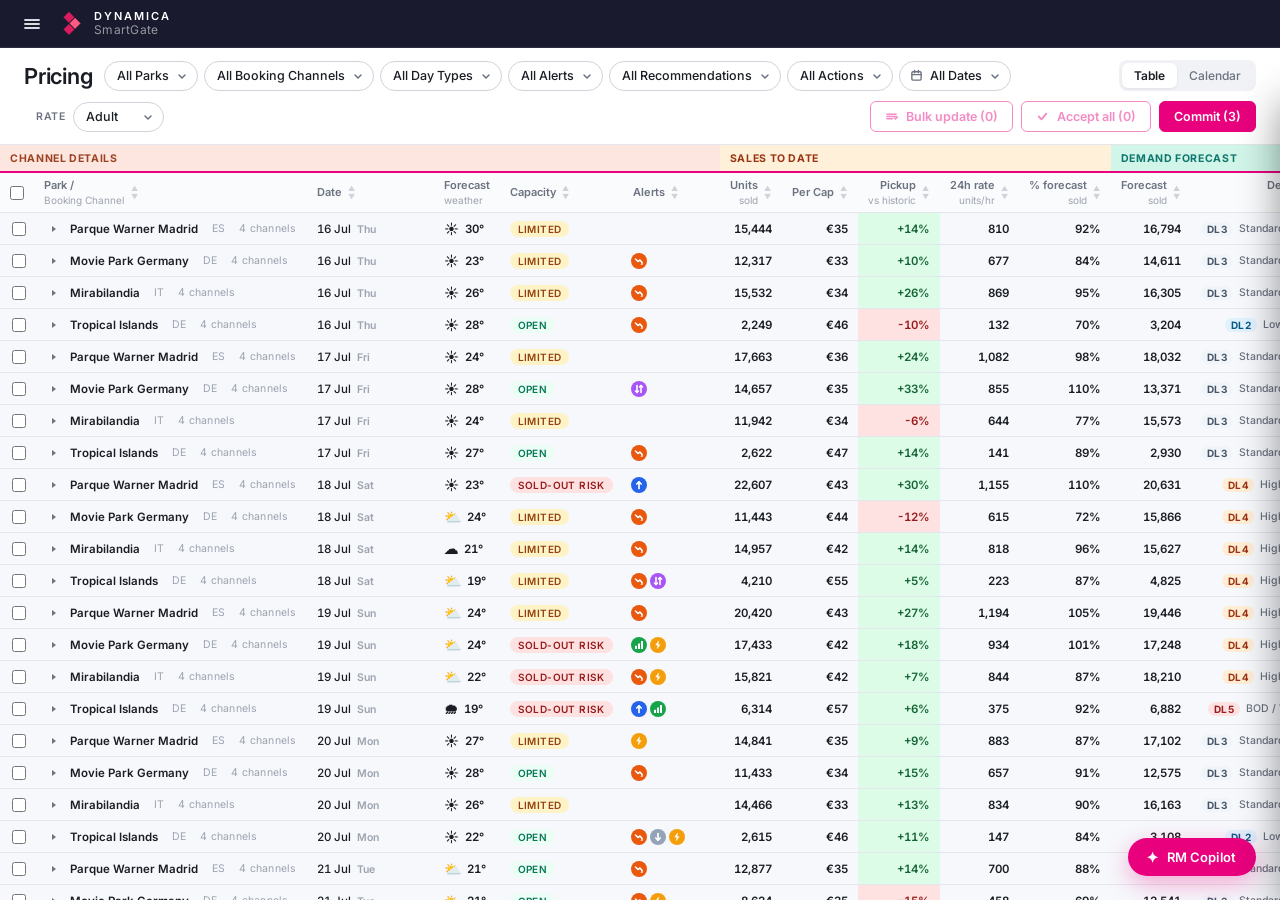
==== commit 43af134c: "Collapse all park rows by default in the Pricing table Co-Authored-By: Claude Fable 5 <noreply@anthr" ====
--- a/index.html
+++ b/index.html
@@ -3105,13 +3105,11 @@
 
   // ── State stores ──
   const rowStates = {};   // keyed by stateKey
+  // `${parkId}|${dateISO}` — expanded park rows show their channel children.
+  // Everything starts collapsed.
   const expanded = {
-    parks: new Set(),   // `${parkId}|${dateISO}` — expanded park rows show their ticket children
+    parks: new Set(),
   };
-  // Default expansion: Warner Madrid expanded across all dates.
-  DATES.forEach(d => {
-    expanded.parks.add('warner|' + d.iso);
-  });
 
   // ── Compute all rows once, keyed for state lookups ──
   const ALL_LEAVES = {};   // stateKey → leaf
